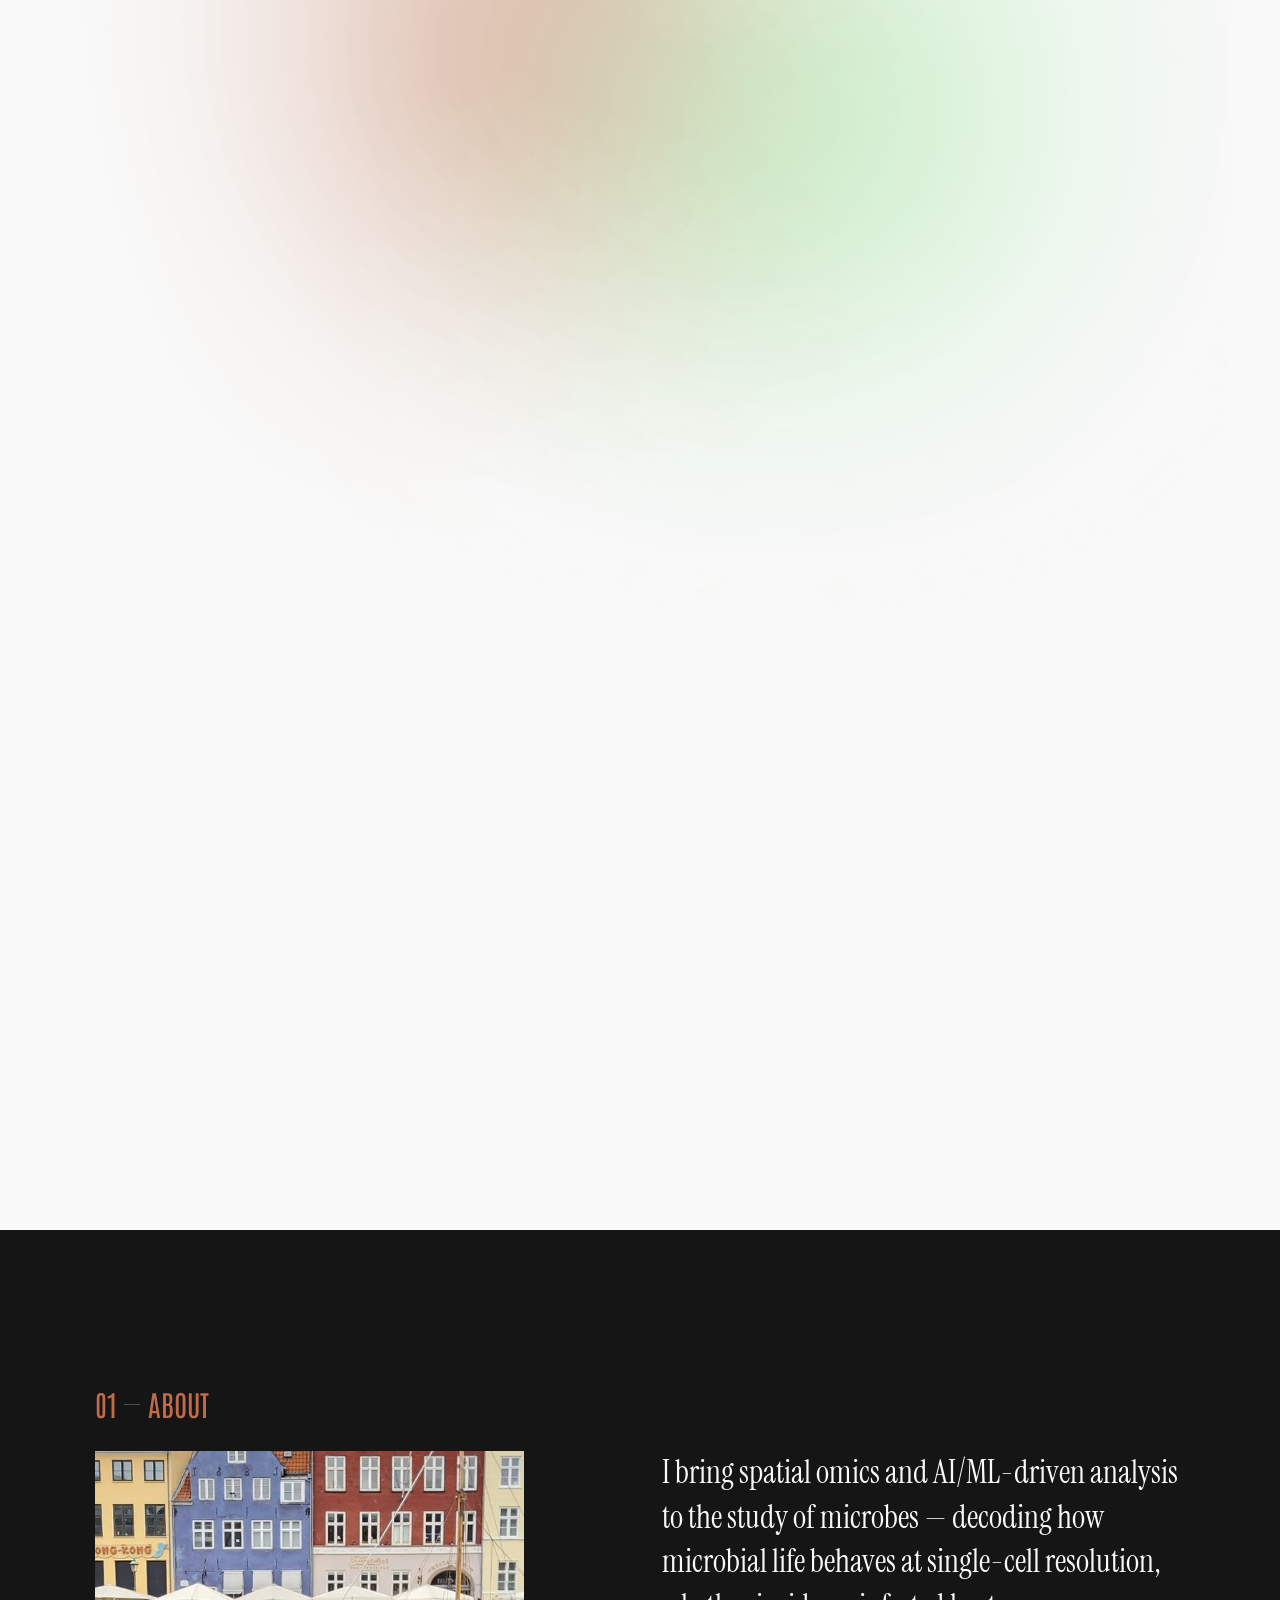
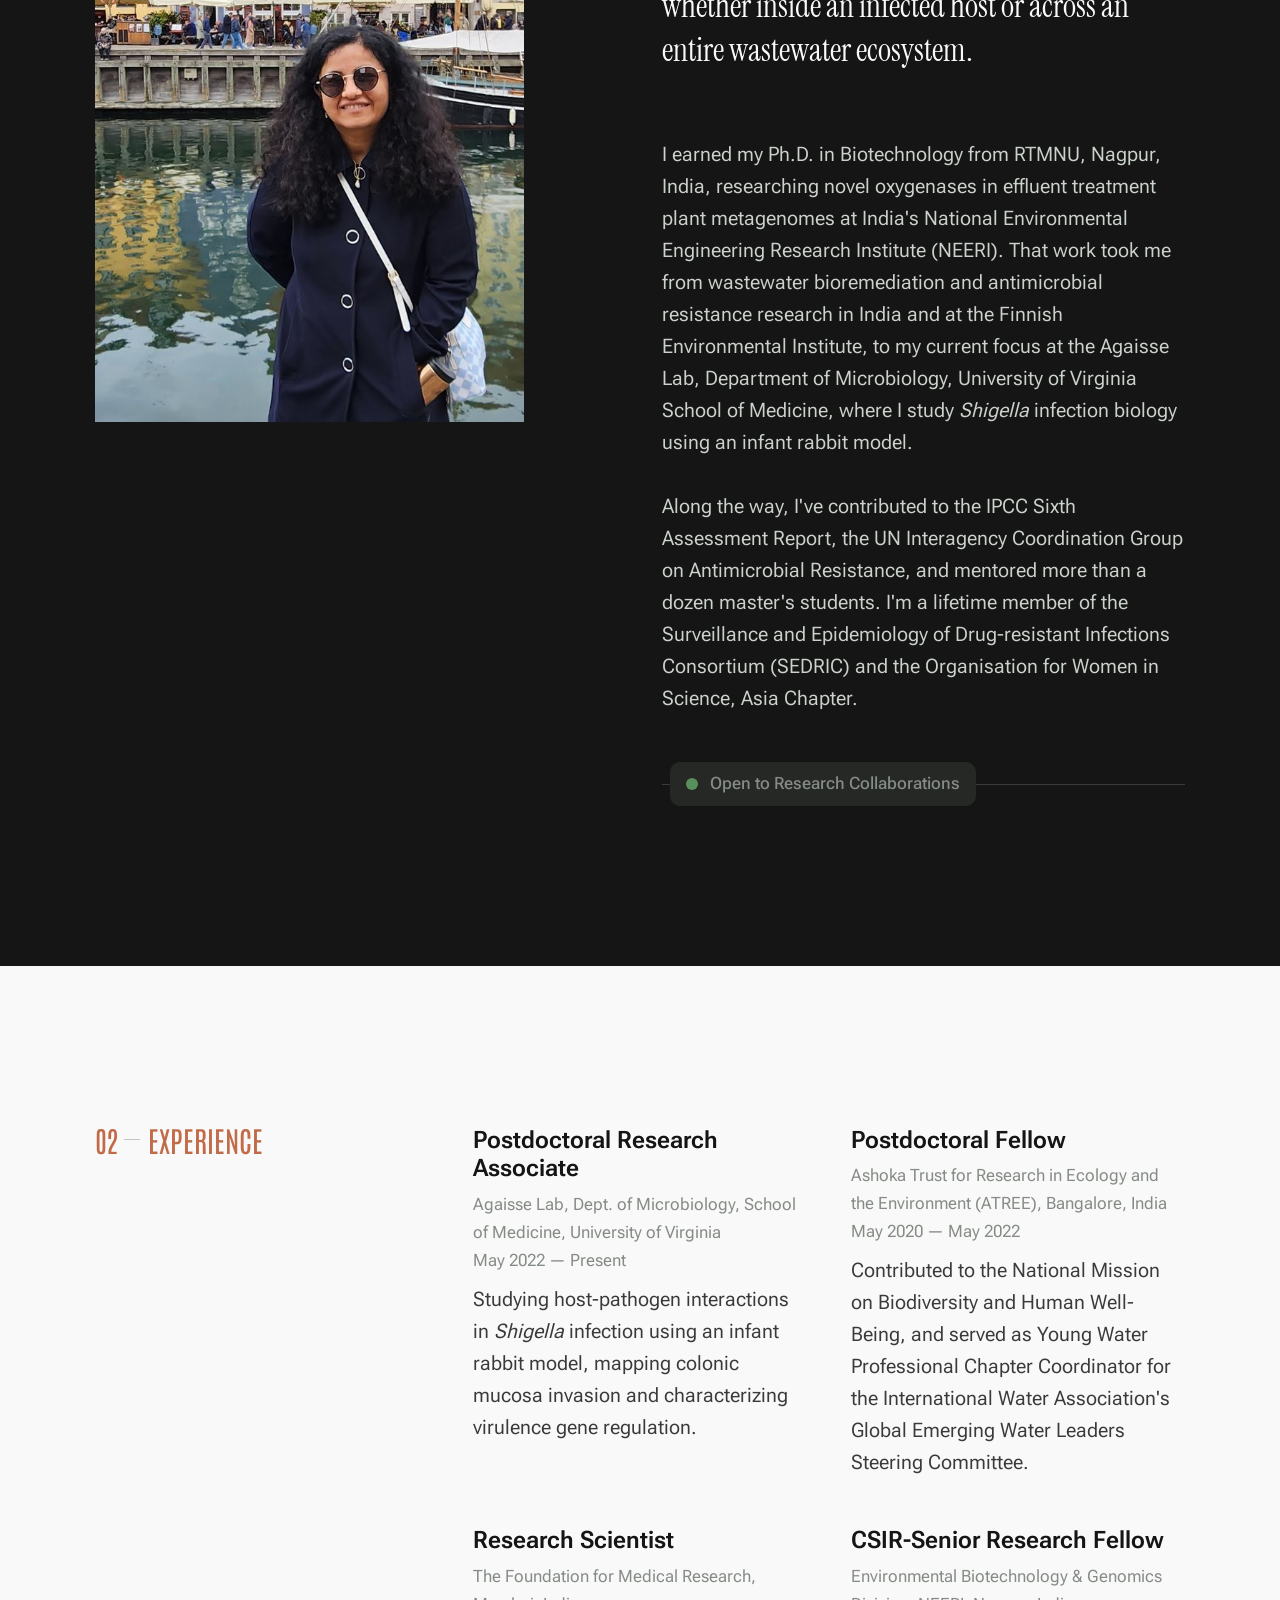
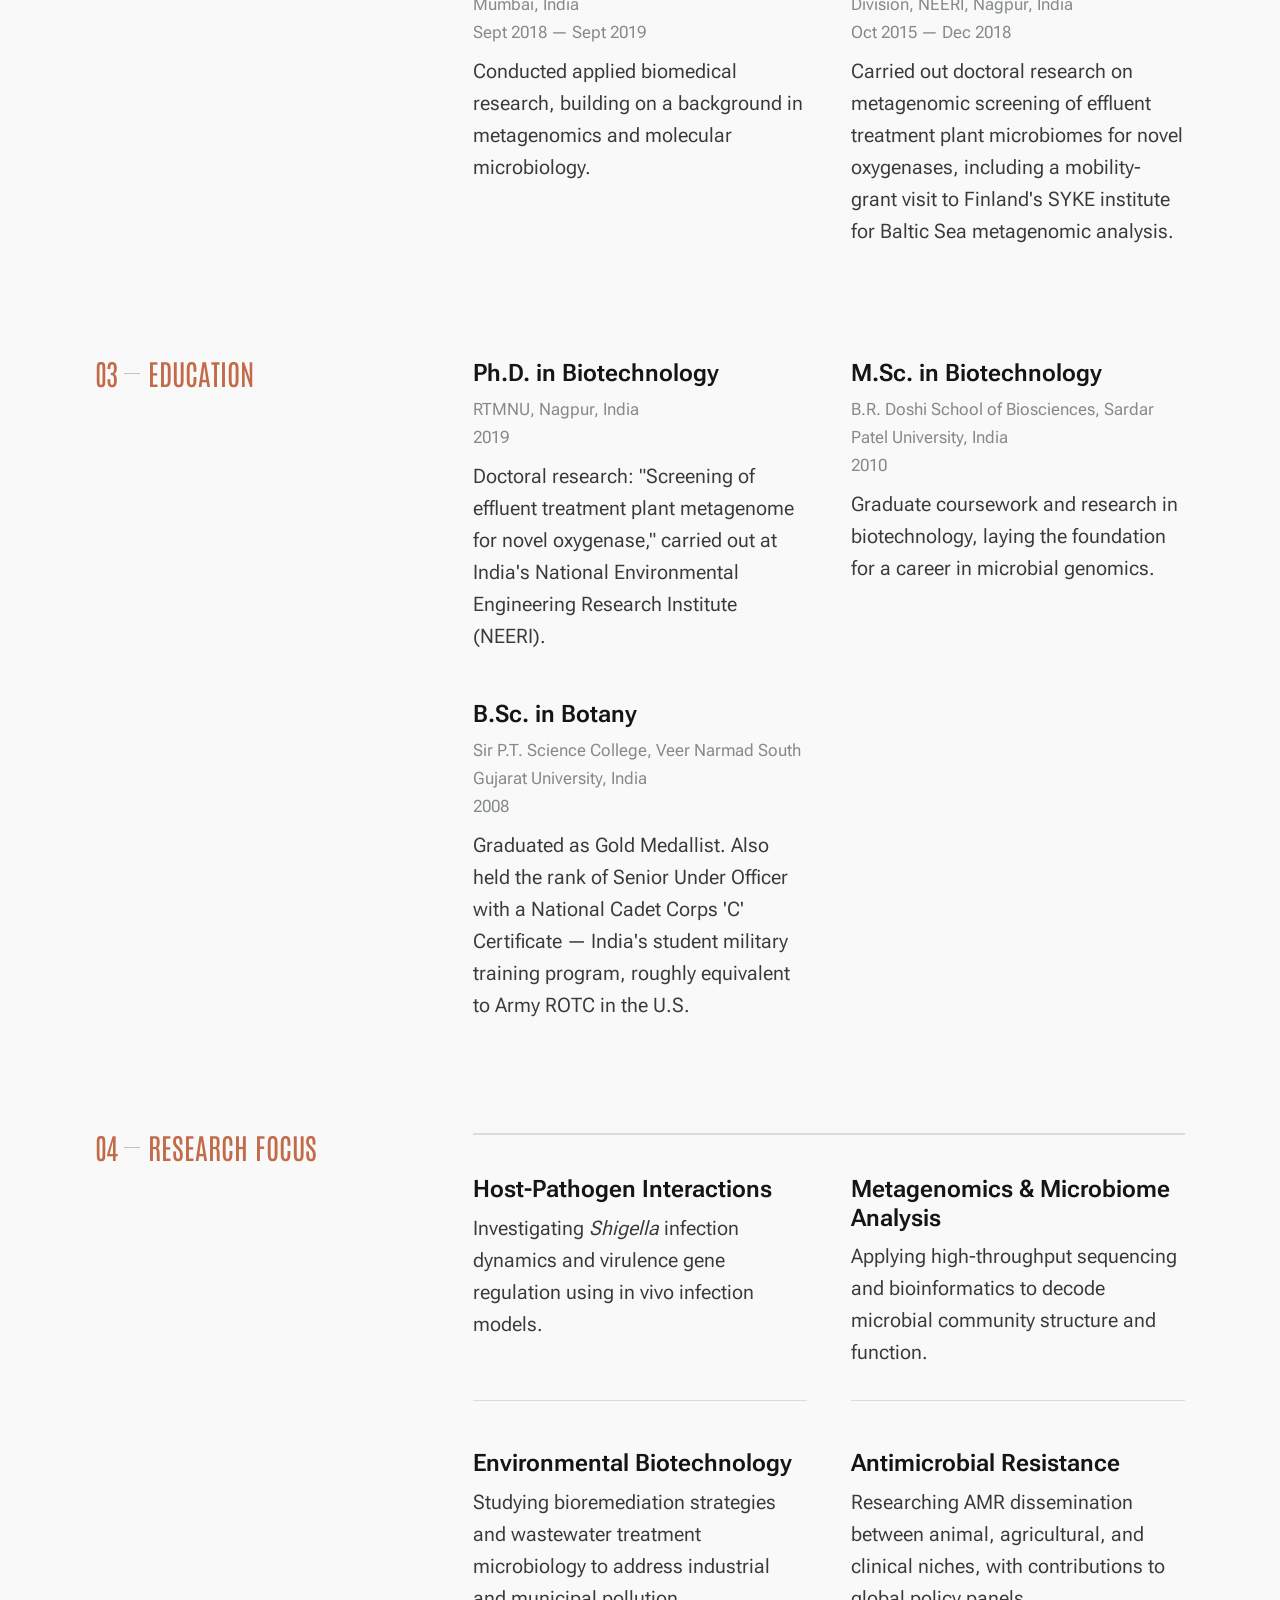
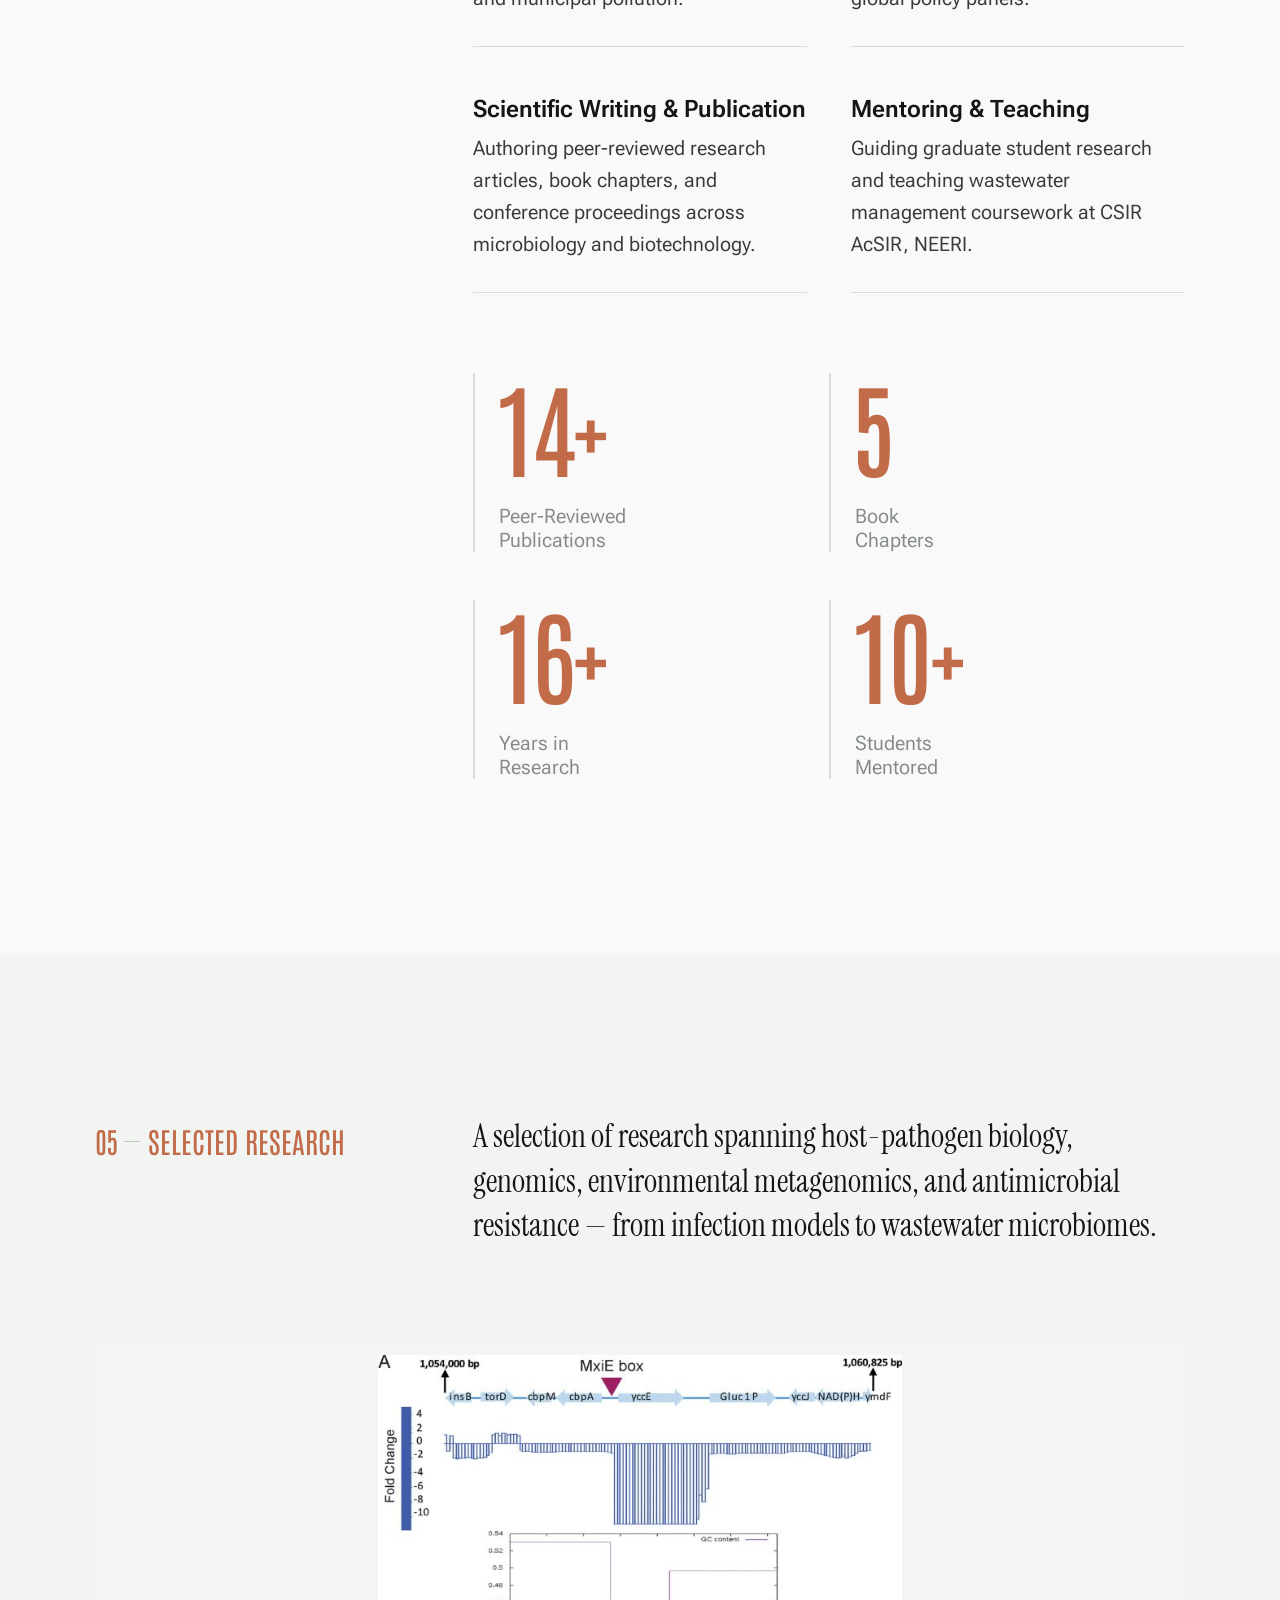
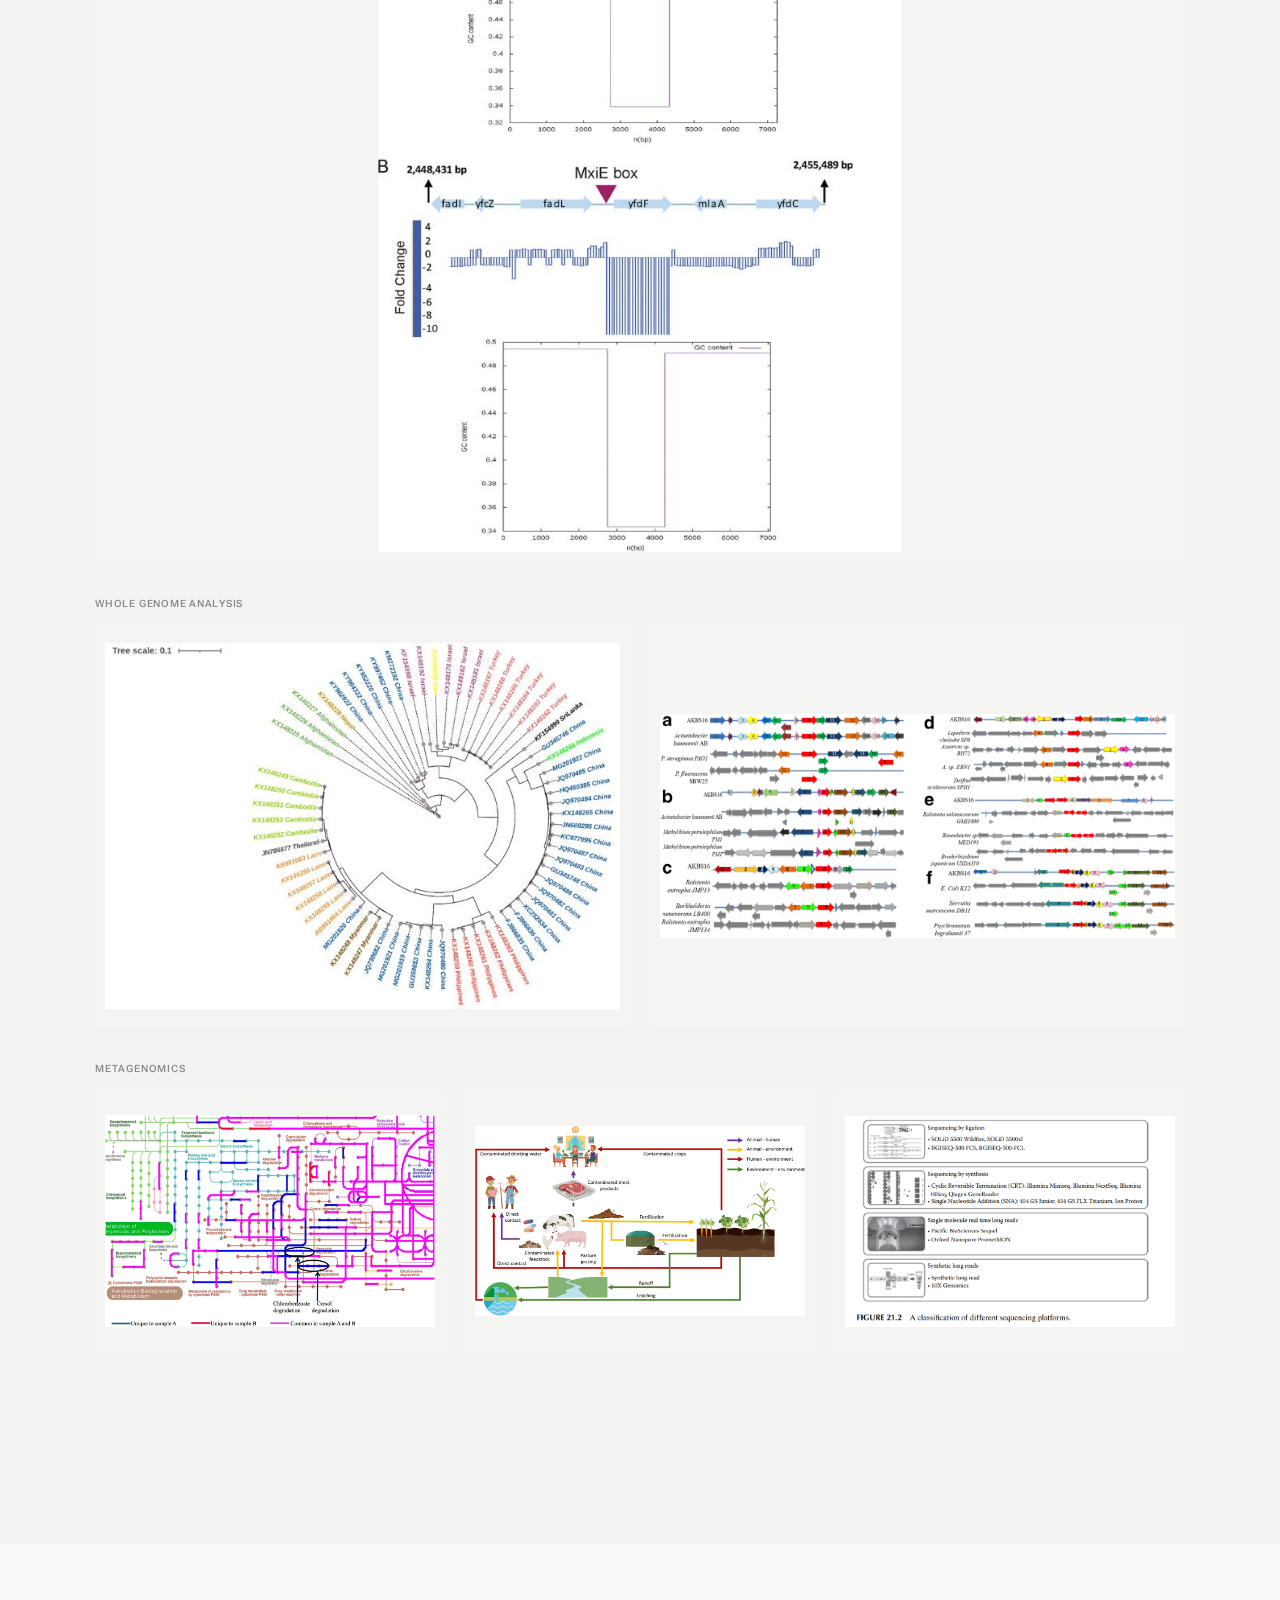
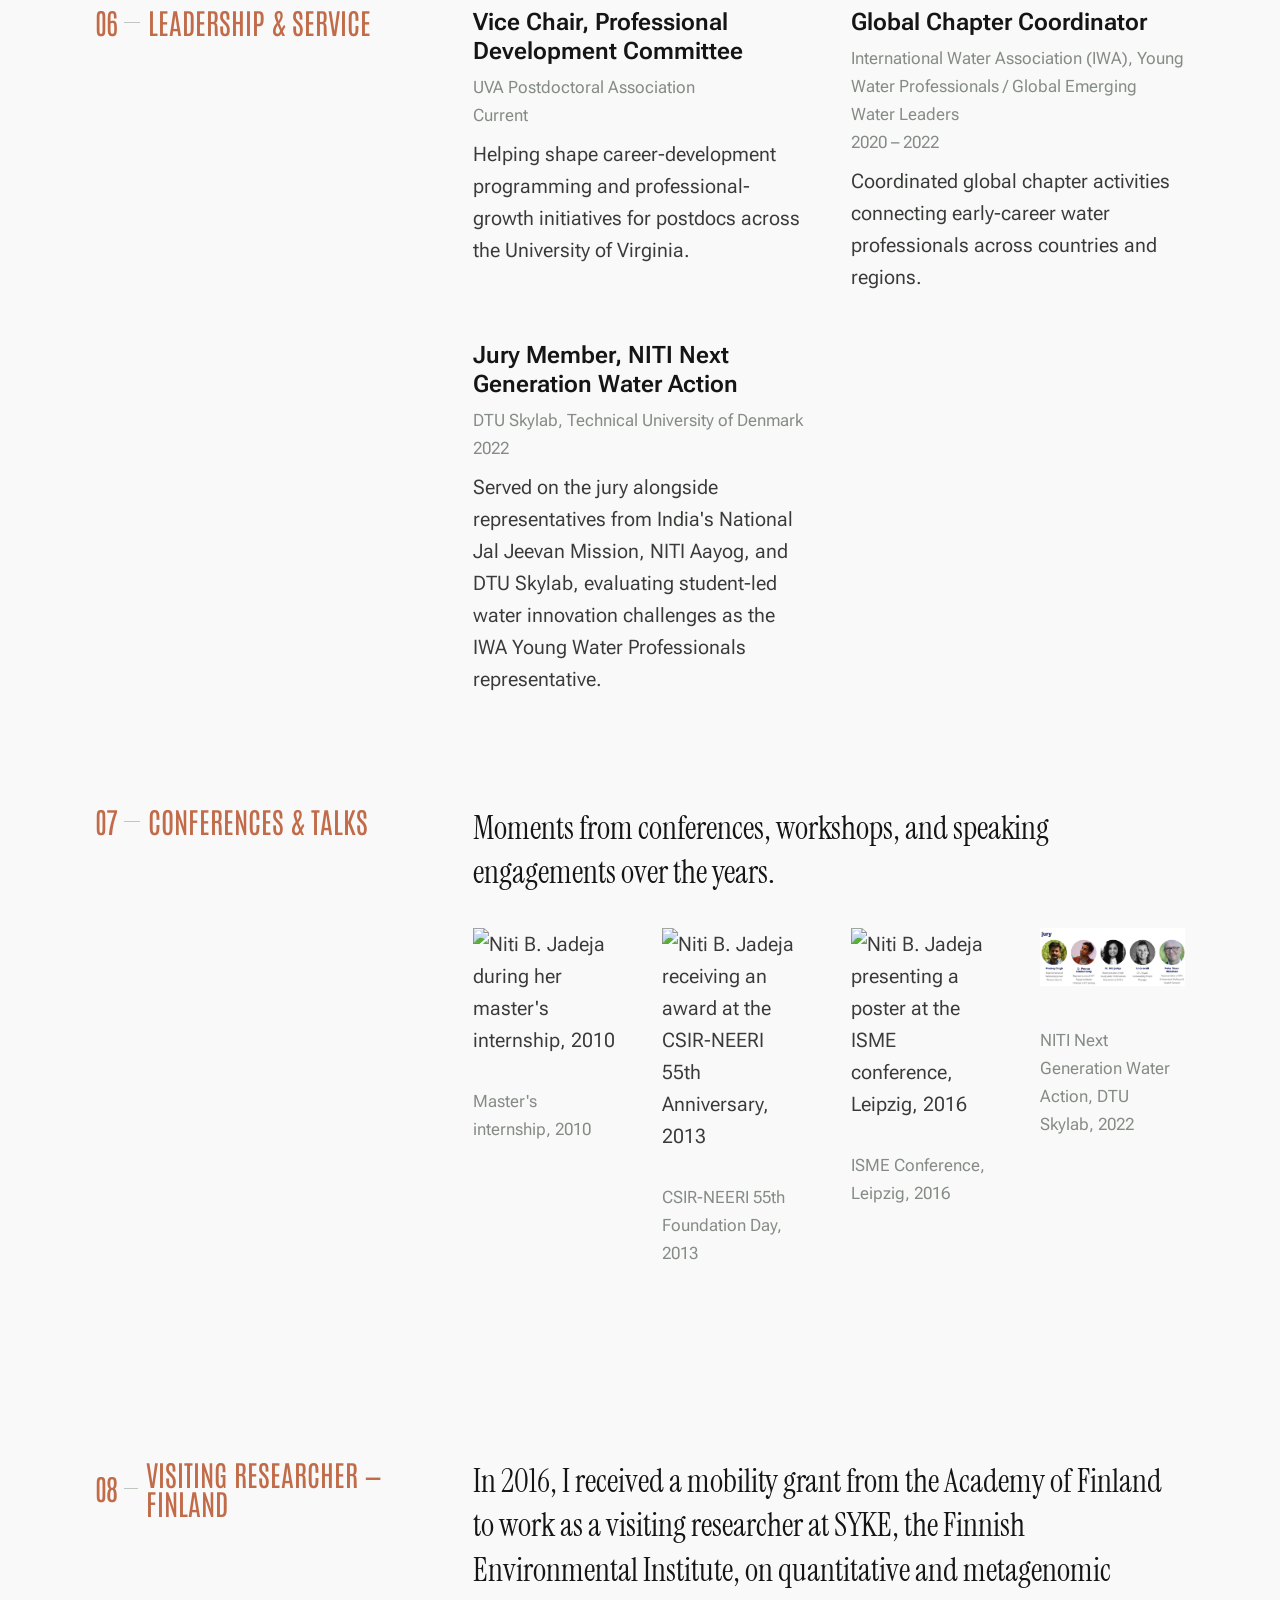
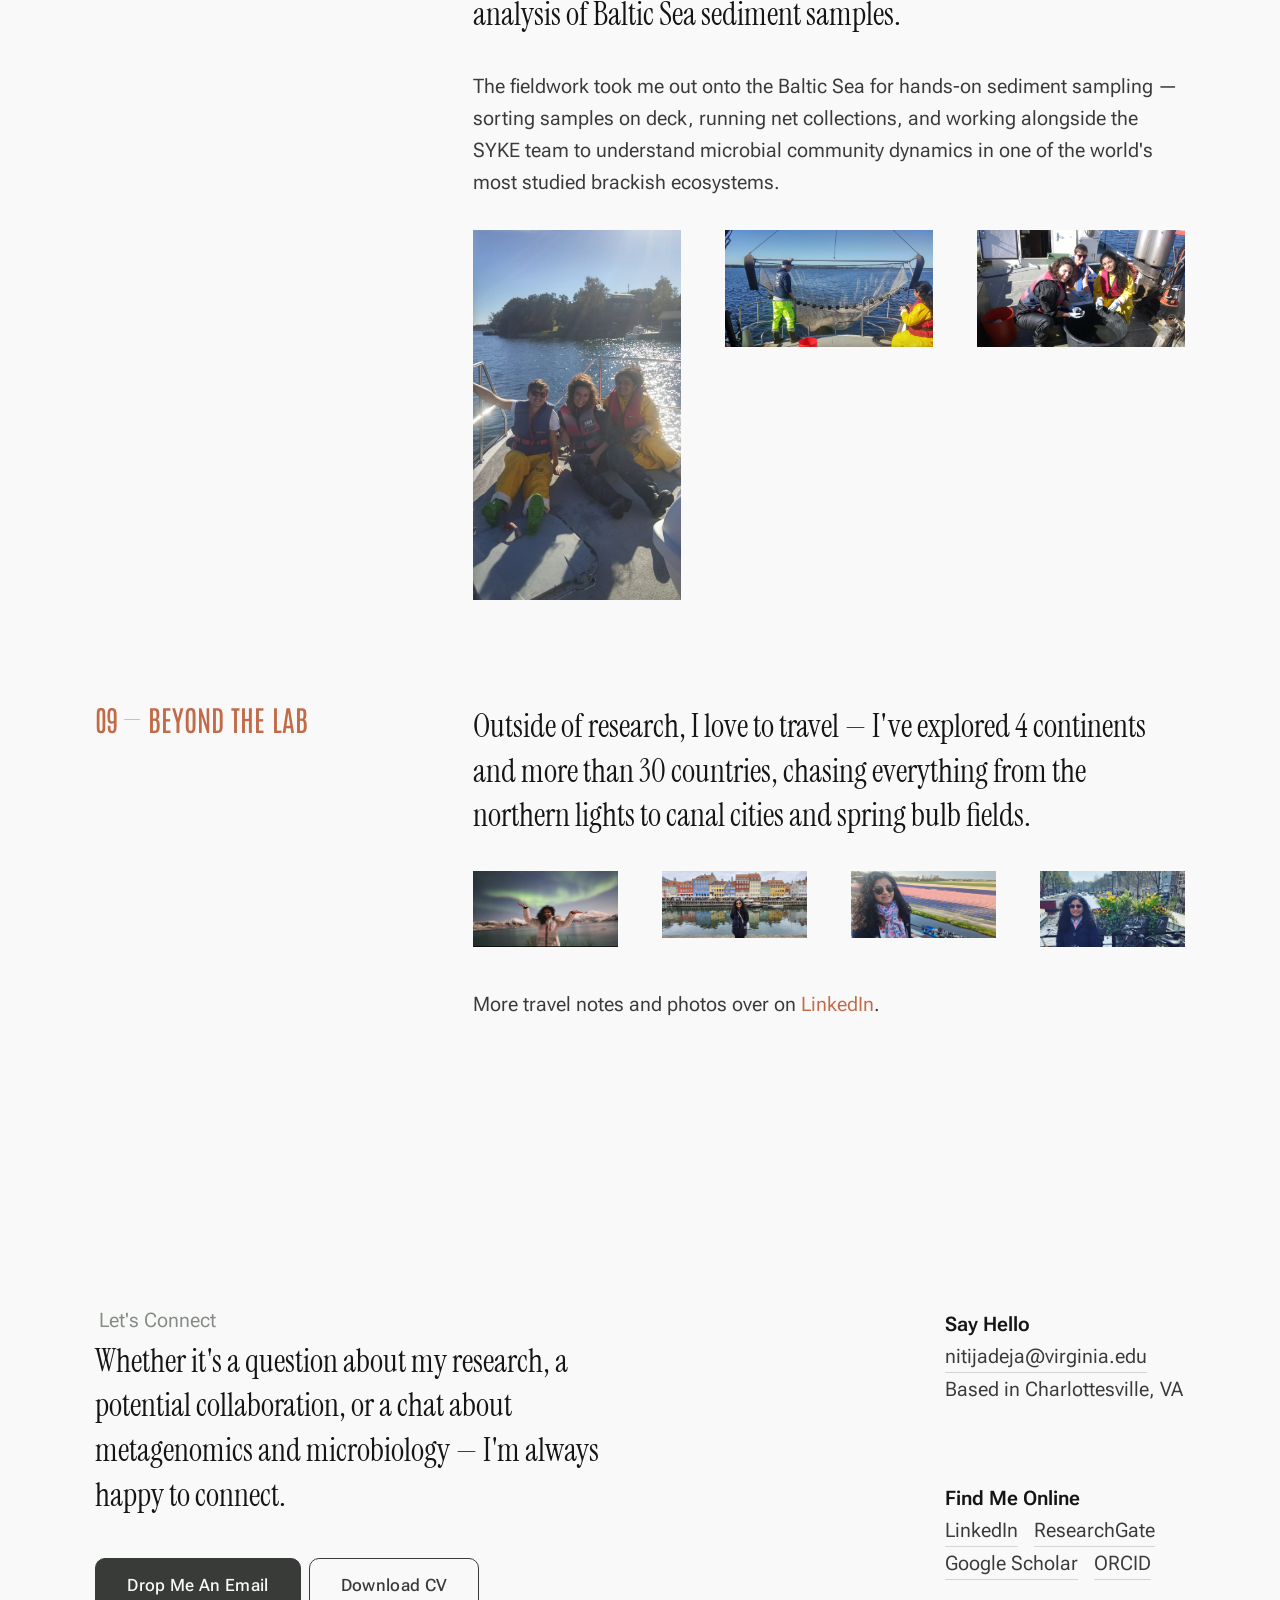
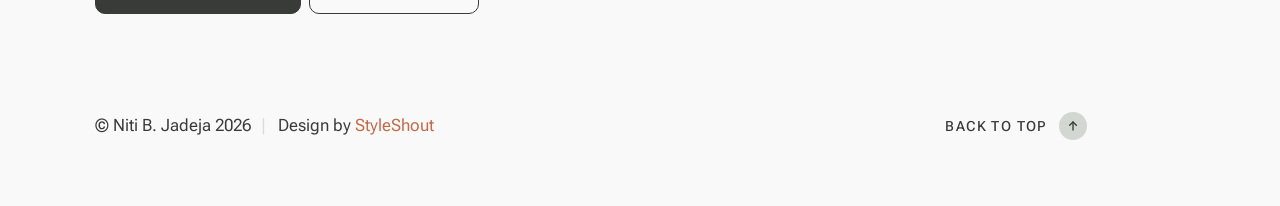
==== index.html @ da6dd299 "Add files via upload" ====
<!DOCTYPE html>
<html lang="en" class="no-js" >
<head>

    <!--- basic page needs
    ================================================== -->
    <meta charset="utf-8">
    <meta name="viewport" content="width=device-width, initial-scale=1">
    <title>Niti B. Jadeja, Ph.D.</title>

    <script>
        document.documentElement.classList.remove('no-js');
        document.documentElement.classList.add('js');
    </script>

    <!-- CSS
    ================================================== -->
    <link rel="stylesheet" href="css/vendor.css">
    <link rel="stylesheet" href="css/styles.css">

    <!-- favicons
    ================================================== -->
    <link rel="apple-touch-icon" sizes="180x180" href="apple-touch-icon.png">
    <link rel="icon" type="image/png" sizes="32x32" href="favicon-32x32.png">
    <link rel="icon" type="image/png" sizes="16x16" href="favicon-16x16.png">
    <link rel="manifest" href="site.webmanifest">

</head>

<body id="top">
    
    <!-- preloader
    ================================================== -->
    <div id="preloader">
        <div id="loader" class="dots-fade">
            <div></div>
            <div></div>
            <div></div>
        </div>
    </div>

    <!-- page wrap
    ================================================== -->
    <div id="page" class="s-pagewrap is-home">


        <!-- # site header 
        ================================================== -->
        <header class="s-header">

            <div class="container s-header__content">
                
                <div class="s-header__block">
                    <div class="header-brand">
                        <a class="header-brand__link" href="index.html">
                            <img class="header-brand__avatar" src="images/header-avatar.jpg" alt="">
                            <span class="header-brand__text">Niti B. Jadeja</span>
                        </a>
                    </div>
                    <a class="header-menu-toggle" href="#0"><span>Menu</span></a>
                </div> <!-- end s-header__block -->
            
                <nav class="header-nav">    
                    <ul class="header-nav__links">
                        <li class="current"><a class="smoothscroll" href="#intro">Intro</a></li>
                        <li><a class="smoothscroll" href="#profile">Profile</a></li>
                        <li><a class="smoothscroll" href="#works">Research</a></li>
                        <li><a class="smoothscroll" href="#leadership">Leadership</a></li>
                        <li><a class="smoothscroll" href="#talks">Talks</a></li>
                        <li><a href="mailto:nitijadeja@virginia.edu">Say Hello</a></li>
                    </ul> <!-- end header-nav__links -->                
                </nav> <!-- end header-nav -->         
            
            </div> <!-- end s-header__content -->

        </header> <!-- end s-header -->


        <!-- # intro
        ================================================== -->
        <section id="intro" class="s-intro target-section">

            <div class="container s-intro__inner">

                <div class="row intro-content-wrap">  
                    <div class="column xl-11 intro-content">
                        <div class="intro-content__overline">Microbiologist &amp; Biotechnologist</div>
                        <h1 class="intro-content__big-type">
                            <span class="intro-content__text">Niti B. Jadeja</span>
                        </h1>
                        <p class="intro-content__desc lead">
                            Hello, I'm Dr. Niti B. Jadeja — a Postdoctoral Research Associate at the University of Virginia,
                            studying host-pathogen interactions in bacterial infections. With over 15 years of research
                            experience spanning metagenomics, environmental biotechnology, and infectious disease biology,
                            I've worked across labs in India, Finland, and the United States.
                        </p>
                    </div> <!-- end intro-main -->               
                </div> <!-- end intro-main-wrap -->

            </div> <!-- end s-intro__inner -->   
            
            <a class="intro-scroll smoothscroll" href="#profile">
                <div class="intro-scroll__text">Scroll</div>
                <div class="intro-scroll__line"></div>
            </a> <!-- end intro-scroll -->

        </section> <!-- end s-intro -->

        <!-- # profile
        ================================================== -->
        <section id="profile" class="s-profile target-section">

            <div id="profile-about" class="s-about">

                <div class="s-about__inner container">

                    <div class="grid-block">

                        <div class="grid-block__item s-about__header">
                            <h2 data-num="01" class="section-title">About</h2>
                        </div> <!--end s-about__header -->

                        <div class="grid-block__item s-about__media">
                            <figure class="about-profile-pic">
                                <img src="images/profile-pic.jpg" srcset="images/profile-pic.jpg 1x, 
                                          images/profile-pic@2x.jpg 2x" alt="Niti B. Jadeja Profile Picture">
                            </figure>
                        </div> <!--end s-about__media -->

                        <div class="grid-block__item s-about__intro">
                            <p class="lead">
                            I bring spatial omics and AI/ML-driven analysis to the study of microbes — decoding how microbial life behaves at single-cell resolution, whether inside an infected host or across an entire wastewater ecosystem.
                            </p>
                        </div> <!--end s-about__intro -->

                        <div class="grid-block__item s-about__main">
                            <p>
                            I earned my Ph.D. in Biotechnology from RTMNU, Nagpur, India, researching novel oxygenases in effluent treatment plant metagenomes at India's National Environmental Engineering Research Institute (NEERI). That work took me from wastewater bioremediation and antimicrobial resistance research in India and at the Finnish Environmental Institute, to my current focus at the Agaisse Lab, Department of Microbiology, University of Virginia School of Medicine, where I study <em>Shigella</em> infection biology using an infant rabbit model.
                            </p>
                    
                            <p>
                            Along the way, I've contributed to the IPCC Sixth Assessment Report, the UN Interagency Coordination Group on Antimicrobial Resistance, and mentored more than a dozen master's students. I'm a lifetime member of the Surveillance and Epidemiology of Drug-resistant Infections Consortium (SEDRIC) and the Organisation for Women in Science, Asia Chapter.
                            </p>

                            <div class="available-block-wrap">
                                <div class="available-block pulse">
                                    <div class="dot"></div>
                                    <span class="available-text">Open to Research Collaborations</span>
                                </div> 
                            </div> <!--end available-block-wrap -->                            
                        </div> <!--end s-about__main -->

                    </div> <!--end grid-block -->

                </div> <!-- end s-about__inner -->

            </div> <!--end s-about -->   

            <div id="profile-experience" class="s-profile-block s-profile-block--start work-experience container">

                <div class="row s-profile-block__content">

                    <div class="column xl-4 md-12 s-profile-block__content-start">
                       <h2 data-num="02" class="section-title">Experience</h2> 
                    </div> <!-- end s-profile-block__content-start -->

                    <div class="column xl-8 md-12 s-profile-block__content-end">
                        <div class="grid-cols info-list">
                            <div class="grid-cols__column info-card info-card--work">
                                <div class="info-card__header">
                                    <h5 class="info-card__title">Postdoctoral Research Associate</h5>
                                    <p class="info-card__entity">Agaisse Lab, Dept. of Microbiology, School of Medicine, University of Virginia</p>
                                    <p class="info-card__date">May 2022 — Present</p>
                                </div>
                                <p class="info-card__desc">
                                Studying host-pathogen interactions in <em>Shigella</em> infection using an infant rabbit model, mapping colonic mucosa invasion and characterizing virulence gene regulation.
                                </p>
                            </div>
                            <div class="grid-cols__column info-card info-card--work">
                                <div class="info-card__header">
                                    <h5 class="info-card__title">Postdoctoral Fellow</h5>
                                    <p class="info-card__entity">Ashoka Trust for Research in Ecology and the Environment (ATREE), Bangalore, India</p>
                                    <p class="info-card__date">May 2020 — May 2022</p>
                                </div>
                                <p class="info-card__desc">
                                Contributed to the National Mission on Biodiversity and Human Well-Being, and served as Young Water Professional Chapter Coordinator for the International Water Association's Global Emerging Water Leaders Steering Committee.
                                </p>
                            </div>
                            <div class="grid-cols__column info-card info-card--work">
                                <div class="info-card__header">
                                    <h5 class="info-card__title">Research Scientist</h5>
                                    <p class="info-card__entity">The Foundation for Medical Research, Mumbai, India</p>
                                    <p class="info-card__date">Sept 2018 — Sept 2019</p>
                                </div>
                                <p class="info-card__desc">
                                Conducted applied biomedical research, building on a background in metagenomics and molecular microbiology.
                                </p>
                            </div>
                            <div class="grid-cols__column info-card info-card--work">
                                <div class="info-card__header">
                                    <h5 class="info-card__title">CSIR-Senior Research Fellow</h5>
                                    <p class="info-card__entity">Environmental Biotechnology &amp; Genomics Division, NEERI, Nagpur, India</p>
                                    <p class="info-card__date">Oct 2015 — Dec 2018</p>
                                </div>
                                <p class="info-card__desc">
                                Carried out doctoral research on metagenomic screening of effluent treatment plant microbiomes for novel oxygenases, including a mobility-grant visit to Finland's SYKE institute for Baltic Sea metagenomic analysis.
                                </p>
                            </div>  
                        </div>
                    </div>  <!-- end s-profile-block__content-end -->

                </div> <!-- end row -->

            </div> <!-- end work-experience -->


            <div id="profile-education" class="s-profile-block education container">

                <div class="row s-profile-block__content">

                    <div class="column xl-4 md-12 s-profile-block__content-start">
                       <h2 data-num="03" class="section-title">Education</h2> 
                    </div> <!-- end s-profile-block__content-start -->

                    <div class="column xl-8 md-12 s-profile__content-end">
                        <div class="grid-cols info-list">
                            <div class="grid-cols__column info-card info-card--education">
                                <div class="info-card__header">
                                    <h5 class="info-card__title">Ph.D. in Biotechnology</h5>
                                    <p class="info-card__entity">RTMNU, Nagpur, India</p>
                                    <p class="info-card__date">2019</p>
                                </div>
                                <p class="info-card__desc">
                                Doctoral research: "Screening of effluent treatment plant metagenome for novel oxygenase," carried out at India's National Environmental Engineering Research Institute (NEERI).
                                </p>
                            </div>
                            <div class="grid-cols__column info-card info-card--education">
                                <div class="info-card__header">
                                    <h5 class="info-card__title">M.Sc. in Biotechnology</h5>
                                    <p class="info-card__entity">B.R. Doshi School of Biosciences, Sardar Patel University, India</p>
                                    <p class="info-card__date">2010</p>
                                </div>
                                <p class="info-card__desc">
                                Graduate coursework and research in biotechnology, laying the foundation for a career in microbial genomics.
                                </p>
                            </div>
                            <div class="grid-cols__column info-card info-card--education">
                                <div class="info-card__header">
                                    <h5 class="info-card__title">B.Sc. in Botany</h5>
                                    <p class="info-card__entity">Sir P.T. Science College, Veer Narmad South Gujarat University, India</p>
                                    <p class="info-card__date">2008</p>
                                </div>
                                <p class="info-card__desc">
                                Graduated as Gold Medallist. Also held the rank of Senior Under Officer with a National Cadet Corps 'C' Certificate &mdash; India's student military training program, roughly equivalent to Army ROTC in the U.S.
                                </p>
                            </div>  
                        </div>
                    </div>  <!-- end s-profile-block__content-end -->

                </div> <!-- end row -->

            </div> <!-- end education -->


            <div id="profile-services" class="s-profile-block services container">

                <div class="row s-profile-block__content">

                    <div class="column xl-4 md-12 s-profile-block__content-start">
                       <h2 data-num="04" class="section-title">Research Focus</h2> 
                    </div> <!-- end s-profile-block__content-start -->

                    <div class="column xl-8 md-12 s-profile-block__content-end">
                        <div class="grid-cols info-list info-list--services">

                            <div class="grid-cols__column info-card info-card--services">
                                <div class="info-card__header">
                                    <h5 class="info-card__title">Host-Pathogen Interactions</h5>
                                </div>
                                <p class="info-card__desc">
                                Investigating <em>Shigella</em> infection dynamics and virulence gene regulation using in vivo infection models.
                                </p>
                            </div>                        
                            <div class="grid-cols__column info-card info-card--services">
                                <div class="info-card__header">
                                    <h5 class="info-card__title">Metagenomics & Microbiome Analysis</h5>
                                </div>
                                <p class="info-card__desc">
                                Applying high-throughput sequencing and bioinformatics to decode microbial community structure and function.
                                </p>
                            </div>                        
                            <div class="grid-cols__column info-card info-card--services">
                                <div class="info-card__header">
                                    <h5 class="info-card__title">Environmental Biotechnology</h5>
                                </div>
                                <p class="info-card__desc">
                                Studying bioremediation strategies and wastewater treatment microbiology to address industrial and municipal pollution.
                                </p>
                            </div>                        
                            <div class="grid-cols__column info-card info-card--services">
                                <div class="info-card__header">
                                    <h5 class="info-card__title">Antimicrobial Resistance</h5>
                                </div>
                                <p class="info-card__desc">
                                Researching AMR dissemination between animal, agricultural, and clinical niches, with contributions to global policy panels.
                                </p>
                            </div>                         
                            <div class="grid-cols__column info-card info-card--services">
                                <div class="info-card__header">
                                    <h5 class="info-card__title">Scientific Writing & Publication</h5>
                                </div>
                                <p class="info-card__desc">
                                Authoring peer-reviewed research articles, book chapters, and conference proceedings across microbiology and biotechnology.
                                </p>
                            </div>                         
                            <div class="grid-cols__column info-card info-card--services">
                                <div class="info-card__header">
                                    <h5 class="info-card__title">Mentoring & Teaching</h5>
                                </div>
                                <p class="info-card__desc">
                                Guiding graduate student research and teaching wastewater management coursework at CSIR AcSIR, NEERI.
                                </p>
                            </div>                         
                             
                        </div>
                    </div>  <!-- end s-profile__content-end -->

                </div> <!-- end row -->

            </div> <!-- end services -->

             <div id="profile-stats" class="s-profile-block s-profile-block--end stats container">
                
                <div class="row">
                    <div class="column xl-4 md-12">                        
                    </div>
                    <div class="column xl-8 md-12 stats-group">
                        <div class="stat-item">
                            <div class="stat-item__value">14+</div>
                            <div class="stat-item__label">Peer-Reviewed<br> Publications</div>
                        </div>
                        <div class="stat-item">
                            <div class="stat-item__value">5</div>
                            <div class="stat-item__label">Book<br> Chapters</div>
                        </div>
                        <div class="stat-item">
                            <div class="stat-item__value">16+</div>
                            <div class="stat-item__label">Years in<br> Research</div>
                        </div>
                        <div class="stat-item">
                            <div class="stat-item__value">10+</div>
                            <div class="stat-item__label">Students<br> Mentored</div>
                        </div>                        
                    </div> <!-- end stats-group -->
                </div>
                
            </div> <!-- end stats -->
        
        </section> <!-- end s-profile -->


        <!-- # works
        ================================================== -->
        <section id="works" class="s-works target-section">

            <div class="container">               
                <div class="row s-works__header">
                    <div class="column xl-4 md-12 s-works__header-start">
                        <h2 data-num="05" class="section-title">Selected Research</h2>
                    </div>
                    <div class="column xl-8 md-12 s-works__header-end">
                        <p class="lead">
                        A selection of research spanning host-pathogen biology, genomics, environmental metagenomics, and antimicrobial resistance — from infection models to wastewater microbiomes.
                        </p>
                    </div>
                </div><!-- end s-works__header -->        
            </div> <!-- end container -->

            <div class="container portfolio-group-wrap">

                <div class="grid-block portfolio-group portfolio-group--simple">
                    <div class="portfolio-item" data-title="Shigellosis in the Infant Rabbit Model" data-images="images/folio/research/shigella-rnaseq.jpg, images/embo-talk.jpg, images/embo-lab-slide.jpg" data-client="Agaisse Lab, UVA School of Medicine" data-date="Manuscript in prep. &middot; Presented at the EMBO Workshop: Shigella &ndash; From Biology to Prevention, Institut Pasteur, Paris, April 2026" data-link="https://www.researchgate.net/profile/Niti_Jadeja">   
                        <a href="#0" class="portfolio-item__link" aria-label="View Project details">
                            <img src="images/folio/research/shigella-rnaseq.jpg" alt="Shigellosis research Thumbnail " class="portfolio-item__thumbnail">
                            <span class="portfolio-item__title">Shigellosis in the Infant Rabbit Model</span>
                        </a> <!-- portfolio-item__link -->  

                        <div class="portfolio-item__details">
                            <div class="portfolio-item__description">
                                <p>
                                Spatial and temporal mapping of colonic mucosa invasion in the infant rabbit model of shigellosis, combining RNA-seq and spatial transcriptomics to characterize how <em>Shigella flexneri</em> invades and spreads through host tissue during infection. Presented at the EMBO Workshop: <em>Shigella</em> &ndash; From Biology to Prevention, Institut Pasteur, Paris, April 2026.
                                </p>
                            </div>
                            <ul class="portfolio-item__services">
                                <li>Infection Biology</li>
                                <li>Spatial Transcriptomics</li>
                                <li>Host-Pathogen Interaction</li>
                            </ul>
                        </div> <!-- portfolio-item__details -->                                 
                    </div>   
                </div> <!-- end portfolio-group -->

                <h3 class="portfolio-group-label">Whole Genome Analysis</h3>

                <div class="grid-block portfolio-group portfolio-group--simple">
                    <div class="portfolio-item" data-title="Genomics of Indian Rabies Virus Isolates" data-images="images/folio/research/rabies-phylo.jpg" data-client="Microbiology Resource Announcements" data-date="Kumar et al., 2022" data-link="https://scholar.google.co.in/citations?user=OOuxVm4AAAAJ&hl=en&oi=ao">  
                        <a href="#0" class="portfolio-item__link" aria-label="View Project details">
                            <img src="images/folio/research/rabies-phylo.jpg" alt="Rabies virus genomics Thumbnail " class="portfolio-item__thumbnail">
                            <span class="portfolio-item__title">Genomics of Indian Rabies Virus Isolates</span>
                        </a>  <!-- portfolio-item__link -->  

                        <div class="portfolio-item__details">
                            <div class="portfolio-item__description">
                                <p>
                                Genome sequencing of five Indian canine rabies virus isolates using Oxford Nanopore Technologies, with phylogenetic analysis of canine RABV whole-genome sequences from Asian and Middle Eastern countries, contributing to viral surveillance and One Health research in India.
                                </p>
                            </div>
                            <ul class="portfolio-item__services">
                                <li>Whole Genome Analysis</li>
                                <li>Phylogenetics</li>
                            </ul>
                        </div> <!-- portfolio-item__details -->    
                    </div>

                    <div class="portfolio-item" data-title="Genome Sequencing of Biosurfactant-Producing Strains" data-images="images/folio/research/akbs16-genes.png" data-client="Applied Biochemistry and Biotechnology" data-date="Jadeja, Moharir &amp; Kapley, 2019" data-link="https://link.springer.com/article/10.1007/s12010-018-2828-x">  
                        <a href="#0" class="portfolio-item__link" aria-label="View Project details">
                            <img src="images/folio/research/akbs16-genes.png" alt="Acinetobacter AKBS16 genome analysis Thumbnail " class="portfolio-item__thumbnail">
                            <span class="portfolio-item__title">Genome Sequencing of Biosurfactant-Producing Strains</span>
                        </a>  <!-- portfolio-item__link -->  

                        <div class="portfolio-item__details">
                            <div class="portfolio-item__description">
                                <p>
                                Genome sequencing and analysis of Bacillus sp. AKBS9 and Acinetobacter sp. AKBS16, mapping the genetic organization of aromatic compound-cleaving oxygenases relevant to biosurfactant production and bioremediation potential.
                                </p>
                            </div>
                            <ul class="portfolio-item__services">
                                <li>Whole Genome Analysis</li>
                                <li>Biosurfactant Production</li>
                            </ul>
                        </div> <!-- portfolio-item__details -->    
                    </div>
                </div> <!-- end portfolio-group -->

                <h3 class="portfolio-group-label">Metagenomics</h3>

                <div class="grid-block portfolio-group portfolio-group--simple">
                    <div class="portfolio-item" data-title="Decoding Microbial Intelligence in Wastewater" data-images="images/folio/research/kegg-wastewater.png" data-client="NEERI, Nagpur" data-date="2019 · Functional &amp; Integrative Genomics" data-link="https://link.springer.com/article/10.1007/s10142-019-00681-4/figures/3">  
                        <a href="#0" class="portfolio-item__link" aria-label="View Project details">
                            <img src="images/folio/research/kegg-wastewater.png" alt="Wastewater metagenomics Thumbnail " class="portfolio-item__thumbnail">
                            <span class="portfolio-item__title">Decoding Microbial Intelligence in Wastewater</span>
                        </a>  <!-- portfolio-item__link -->  

                        <div class="portfolio-item__details">
                            <div class="portfolio-item__description">
                                <p>
                                A metagenomic study decoding how microbial communities in activated sludge adapt and function, mapping metabolic pathways onto the KEGG global metabolism atlas, with implications for designing more efficient industrial wastewater treatment systems.
                                </p>
                            </div>
                            <ul class="portfolio-item__services">
                                <li>Metagenomics</li>
                                <li>Bioremediation</li>
                            </ul>
                        </div> <!-- portfolio-item__details -->  
                    </div>

                    <div class="portfolio-item" data-title="Gut to Mud: AMR Across Niches" data-images="images/folio/research/amr-onehealth.jpg" data-client="Environmental Microbiology" data-date="Jadeja &amp; Worrich, 2022" data-link="https://enviromicro-journals.onlinelibrary.wiley.com/doi/10.1111/1462-2920.15927">  
                        <a href="#0" class="portfolio-item__link" aria-label="View Project details">
                            <img src="images/folio/research/amr-onehealth.jpg" alt="Antimicrobial resistance research Thumbnail " class="portfolio-item__thumbnail">
                            <span class="portfolio-item__title">Gut to Mud: AMR Across Niches</span>
                        </a> <!-- portfolio-item__link -->  

                        <div class="portfolio-item__details">
                            <div class="portfolio-item__description">
                                <p>
                                A review of how antimicrobial resistance disseminates between animal, agricultural, and environmental niches across the One Health interface, informing international AMR policy discussions including the UN IACG.
                                </p>
                            </div>
                            <ul class="portfolio-item__services">
                                <li>Antimicrobial Resistance</li>
                                <li>Metagenomics</li>
                            </ul>
                        </div> <!-- portfolio-item__details -->   
                    </div>
                
                    <div class="portfolio-item" data-title="Knowledge-Based Bioremediation Strategies" data-images="images/folio/research/seq-platforms.png" data-client="Recent Advances in Environmental Management" data-date="Jadeja, Yadav &amp; Kapley, 2021" data-link="https://scholar.google.co.in/citations?user=OOuxVm4AAAAJ&hl=en&oi=ao">  
                        <a href="#0" class="portfolio-item__link" aria-label="View Project details">
                            <img src="images/folio/research/seq-platforms.png" alt="Bioremediation strategy Thumbnail " class="portfolio-item__thumbnail">
                            <span class="portfolio-item__title">Knowledge-Based Bioremediation Strategies</span>
                        </a>  <!-- portfolio-item__link -->  

                        <div class="portfolio-item__details">
                            <div class="portfolio-item__description">
                                <p>
                                A book chapter reviewing sequencing platforms and metagenomic approaches used to design targeted, knowledge-based bioremediation strategies for contaminated environments.
                                </p>
                            </div>
                            <ul class="portfolio-item__services">
                                <li>Bioremediation</li>
                                <li>Metagenomics</li>
                            </ul>
                        </div> <!-- portfolio-item__details -->    
                    </div>                 
                </div> <!-- end portfolio-group -->
            </div> <!-- end portfolio-group-wrap -->             
            
        </section> <!--end s-works -->    

        <!-- # Leadership & Service
        ================================================== -->
        <section id="leadership" class="s-profile-block container">
            <div class="row s-profile-block__content">
                <div class="column xl-4 md-12 s-profile-block__content-start">
                    <h2 data-num="06" class="section-title">Leadership &amp; Service</h2>
                </div>
                <div class="column xl-8 md-12 s-profile-block__content-end">
                    <div class="grid-cols info-list">
                        <div class="grid-cols__column info-card">
                            <div class="info-card__header">
                                <h5 class="info-card__title">Vice Chair, Professional Development Committee</h5>
                                <p class="info-card__entity">UVA Postdoctoral Association</p>
                                <p class="info-card__date">Current</p>
                            </div>
                            <p class="info-card__desc">
                            Helping shape career-development programming and professional-growth initiatives for postdocs across the University of Virginia.
                            </p>
                        </div>
                        <div class="grid-cols__column info-card">
                            <div class="info-card__header">
                                <h5 class="info-card__title">Global Chapter Coordinator</h5>
                                <p class="info-card__entity">International Water Association (IWA), Young Water Professionals / Global Emerging Water Leaders</p>
                                <p class="info-card__date">2020 &ndash; 2022</p>
                            </div>
                            <p class="info-card__desc">
                            Coordinated global chapter activities connecting early-career water professionals across countries and regions.
                            </p>
                        </div>
                        <div class="grid-cols__column info-card">
                            <div class="info-card__header">
                                <h5 class="info-card__title">Jury Member, NITI Next Generation Water Action</h5>
                                <p class="info-card__entity">DTU Skylab, Technical University of Denmark</p>
                                <p class="info-card__date">2022</p>
                            </div>
                            <p class="info-card__desc">
                            Served on the jury alongside representatives from India's National Jal Jeevan Mission, NITI Aayog, and DTU Skylab, evaluating student-led water innovation challenges as the IWA Young Water Professionals representative.
                            </p>
                        </div>
                    </div>
                </div>
            </div>
        </section>

        <!-- # Conferences & Talks
        ================================================== -->
        <section id="talks" class="s-profile-block s-profile-block--end container">
            <div class="row s-profile-block__content">
                <div class="column xl-4 md-12 s-profile-block__content-start">
                    <h2 data-num="07" class="section-title">Conferences &amp; Talks</h2>
                </div>
                <div class="column xl-8 md-12 s-profile-block__content-end">
                    <p class="lead">
                    Moments from conferences, workshops, and speaking engagements over the years.
                    </p>
                    <div class="row">
                        <div class="column xl-3 md-6">
                            <img src="images/talk-internship-2010.jpg" alt="Niti B. Jadeja during her master's internship, 2010" class="photo-grid-img">
                            <p class="info-card__date">Master's internship, 2010</p>
                        </div>
                        <div class="column xl-3 md-6">
                            <img src="images/talk-neeri-2013.jpg" alt="Niti B. Jadeja receiving an award at the CSIR-NEERI 55th Anniversary, 2013" class="photo-grid-img">
                            <p class="info-card__date">CSIR-NEERI 55th Foundation Day, 2013</p>
                        </div>
                        <div class="column xl-3 md-6">
                            <img src="images/talk-isme-2016.jpg" alt="Niti B. Jadeja presenting a poster at the ISME conference, Leipzig, 2016" class="photo-grid-img">
                            <p class="info-card__date">ISME Conference, Leipzig, 2016</p>
                        </div>
                        <div class="column xl-3 md-6">
                            <img src="images/leadership-jury.png" alt="Jury panel for NITI Next Generation Water Action, DTU Skylab, including Niti B. Jadeja" class="photo-grid-img">
                            <p class="info-card__date">NITI Next Generation Water Action, DTU Skylab, 2022</p>
                        </div>
                    </div>
                </div>
            </div>
        </section>

        <!-- # Finland visiting researcher
        ================================================== -->
        <section id="finland" class="s-profile-block container">
            <div class="row s-profile-block__content">
                <div class="column xl-4 md-12 s-profile-block__content-start">
                    <h2 data-num="08" class="section-title">Visiting Researcher &mdash; Finland</h2>
                </div>
                <div class="column xl-8 md-12 s-profile-block__content-end">
                    <p class="lead">
                    In 2016, I received a mobility grant from the Academy of Finland to work as a visiting researcher at SYKE, the Finnish Environmental Institute, on quantitative and metagenomic analysis of Baltic Sea sediment samples.
                    </p>
                    <p>
                    The fieldwork took me out onto the Baltic Sea for hands-on sediment sampling &mdash; sorting samples on deck, running net collections, and working alongside the SYKE team to understand microbial community dynamics in one of the world's most studied brackish ecosystems.
                    </p>
                    <div class="row">
                        <div class="column xl-4 md-6">
                            <img src="images/finland/baltic-1.jpg" alt="Baltic Sea sediment sampling team aboard the research vessel" class="photo-grid-img">
                        </div>
                        <div class="column xl-4 md-6">
                            <img src="images/finland/baltic-2.jpg" alt="Sorting Baltic Sea sediment samples on deck" class="photo-grid-img">
                        </div>
                        <div class="column xl-4 md-6">
                            <img src="images/finland/baltic-3.jpg" alt="Net sampling on the Baltic Sea" class="photo-grid-img">
                        </div>
                    </div>
                </div>
            </div>
        </section>

        <!-- # Travel
        ================================================== -->
        <section id="travel" class="s-profile-block s-profile-block--end container">
            <div class="row s-profile-block__content">
                <div class="column xl-4 md-12 s-profile-block__content-start">
                    <h2 data-num="09" class="section-title">Beyond the Lab</h2>
                </div>
                <div class="column xl-8 md-12 s-profile-block__content-end">
                    <p class="lead">
                    Outside of research, I love to travel &mdash; I've explored 4 continents and more than 30 countries, chasing everything from the northern lights to canal cities and spring bulb fields.
                    </p>
                    <div class="row">
                        <div class="column xl-3 md-6">
                            <img src="images/travel/aurora-norway.jpg" alt="Aurora borealis, Norway" class="photo-grid-img">
                        </div>
                        <div class="column xl-3 md-6">
                            <img src="images/travel/copenhagen.jpg" alt="Nyhavn canal, Copenhagen" class="photo-grid-img">
                        </div>
                        <div class="column xl-3 md-6">
                            <img src="images/travel/tulips-netherlands.jpg" alt="Tulip fields, Netherlands" class="photo-grid-img">
                        </div>
                        <div class="column xl-3 md-6">
                            <img src="images/travel/amsterdam.jpg" alt="Amsterdam canal" class="photo-grid-img">
                        </div>
                    </div>
                    <p>
                    More travel notes and photos over on <a href="https://www.linkedin.com/in/drnitijadeja" target="_blank">LinkedIn</a>.
                    </p>
                </div>
            </div>
        </section>

        <!-- # footer 
        ================================================== -->
        <footer id="footer" class="container s-footer">  

            <div class="row s-footer__top">

                <div class="column xl-6 md-12 s-footer__top-start">
                    <h5 class="footer-overline">Let's Connect</h5>
                    <p class="lead">
                        Whether it's a question about my research, a potential collaboration, or a chat about metagenomics and microbiology — I'm always happy to connect.
                    </p>
                    <div class="footer-buttons">
                        <a href="mailto:nitijadeja@virginia.edu" class="btn">Drop Me An Email</a>
                        <a href="docs/Niti_Jadeja_CV.pdf" class="btn btn--ghost">Download CV</a>
                    </div>
                </div> <!-- end s-footer__top-start -->

                <div class="grid-cols column xl-3 lg-4 md-12 s-footer__top-end">

                    <div class="footer-block grid-cols__column">
                        <h5 class="footer-title">Say Hello</h5>
                        <ul class="link-list">
                            <li><a href="mailto:nitijadeja@virginia.edu">nitijadeja@virginia.edu</a></li>
                            <li>Based in Charlottesville, VA</li>
                        </ul>
                    </div>
               
                    <div class="footer-block grid-cols__column">
                        <h5 class="footer-title">Find Me Online</h5>
                        <ul class="footer-social">
                            <li><a href="https://www.linkedin.com/in/drnitijadeja" target="_blank">LinkedIn</a></li>
                            <li><a href="https://www.researchgate.net/profile/Niti_Jadeja" target="_blank">ResearchGate</a></li>
                            <li><a href="https://scholar.google.co.in/citations?user=OOuxVm4AAAAJ&hl=en&oi=ao" target="_blank">Google Scholar</a></li>
                            <li><a href="https://orcid.org/0000-0002-2199-9605" target="_blank">ORCID</a></li>
                        </ul>
                    </div>
                  
                </div> <!-- end s-footer__top-end -->

            </div> <!-- end s-foooter__top -->

            <div class="row s-footer__bottom"> 

                <div class="column xl-6 tab-12 s-footer__bottom-start">
                    <p class="ss-copyright">
                        <span>© Niti B. Jadeja 2026</span> 
                        <span>Design by <a href="https://styleshout.com/">StyleShout</a></span>
                    </p>
                </div>

                <div class="column xl-3 lg-4 md-6 s-footer__bottom-end">
                    <p class="ss-back-to-top">
                        <a href="#top" class="ss-back-to-top__link smoothscroll">
                            <span class="ss-back-to-top__text">                                
                            Back to top
                            </span>                            
                            <span class="ss-back-to-top__icon">
                                <svg xmlns="http://www.w3.org/2000/svg" viewBox="0 0 24 24" width="36" height="36" fill="none" stroke="#000000" stroke-width="2" stroke-linecap="round" stroke-linejoin="round">&lt;!--!  Atomicons Free 1.00 by @atisalab License - https://atomicons.vercel.app/license/ (Icons: CC BY 4.0) Copyright 2021 Atomicons --&gt;<polyline points="17 11 12 6 7 11"></polyline><line x1="12" y1="18" x2="12" y2="6"></line></svg>
                            </span>  
                        </a>                      
                    </p>
                </div>

            </div> <!-- end s-footer__bottom -->

        </footer> <!-- end s-footer -->        

    </div> <!-- end page-wrap -->


    <!-- portfolio modal
    ================================================== -->
    <div class="modal" id="portfolio-modal" role="dialog" aria-labelledby="modal-title" aria-hidden="true">
                
        <button class="modal__close-btn" aria-label="Close modal"></button>

        <div class="modal__content">
            <div class="modal__image-container" id="modal-image-container"></div>
            <div class="modal__text-container" id="modal-text-container">
                
                <h3 class="modal__title" id="modal-title"></h3>
                <div class="modal__description-text" id="modal-description-text"></div>

                <div class="modal__info-group grid-cols" id="modal-info-group"> 
                    <div class="modal__info grid-cols__column">
                        <h5>Keywords</h5>
                        <ul id="modal-services"></ul>
                    </div>                     
                    <div class="modal__info grid-cols__column">
                        <h5>Affiliation</h5>
                        <p id="modal-client"></p>
                    </div>
                    <div class="modal__info grid-cols__column">
                        <h5>Date</h5>
                        <p id="modal-date"></p>
                    </div>
                    <div class="modal__info grid-cols__column modal__link-container" id="modal-link-container">
                        <p>
                            <a class="modal__link" id="modal-link" href="#" target="_blank">
                                Project Link
                                <svg xmlns="http://www.w3.org/2000/svg" viewBox="0 0 24 24" width="36" height="36" fill="none" stroke="#000000" stroke-width="1.5" stroke-linecap="round" stroke-linejoin="round">&lt;!--!  Atomicons Free 1.00 by @atisalab License - https://atomicons.vercel.app/license/ (Icons: CC BY 4.0) Copyright 2021 Atomicons --&gt;<polyline points="17 14 17 7 10 7"></polyline><line x1="7" y1="17" x2="17" y2="7"></line></svg>
                            </a>
                        </p>
                    </div>
                </div> <!-- end modal__info-group -->

            </div> <!-- end modal__text-container -->
        </div> <!-- end modal__content -->
    </div> <!-- end modal -->


    <!-- Java Script
    ================================================== -->
    <script src="js/plugins.js"></script>
    <script src="js/main.js"></script>

</body>
</html>
---- css/vendor.css ----
/* ===================================================================
 *
 * Waldo Third-party Stylesheets
 * Template Ver. 1.0.0
 * 07-01-2025
 *
 * -------------------------------------------------------------------
 *
 * TOC:
 * # PrismJS
 * 
 * ------------------------------------------------------------------- */

/* ===================================================================
 * # PrismJS 1.30.0
 *   https://prismjs.com/download#themes=prism-okaidia&languages=markup+css+clike+javascript
 *   
 *   okaidia theme for JavaScript, CSS and HTML
 *   Loosely based on Monokai textmate theme by http://www.monokai.nl/
 *   @author ocodia
 * ------------------------------------------------------------------- */

code[class*=language-],
pre[class*=language-] {
    color          : #f8f8f2;
    background     : none;
    text-shadow    : 0 1px rgba(0, 0, 0, 0.3);
    font-family    : var(--font-mono);
    font-size      : var(--text-sm);
    text-align     : left;
    white-space    : pre;
    word-spacing   : normal;
    word-break     : normal;
    word-wrap      : normal;
    line-height    : var(--vspace-1);
    -moz-tab-size  : 4;
    -o-tab-size    : 4;
    tab-size       : 4;
    -webkit-hyphens: none;
    hyphens        : none;
}

/* Code blocks */
pre[class*=language-] {
    padding : var(--vspace-0_5) 0 var(--vspace-1);
    margin  : var(--vspace-1) 0;
    overflow: auto;
}

:not(pre)>code[class*=language-],
pre[class*=language-] {
    background: #272822;
}

/* Inline code */
:not(pre)>code[class*=language-] {
    padding    : 0.1em;
    white-space: normal;
}

.token.comment,
.token.prolog,
.token.doctype,
.token.cdata {
    color: #8292a2;
}

.token.punctuation {
    color: #f8f8f2;
}

.token.namespace {
    opacity: 0.7;
}

.token.property,
.token.tag,
.token.constant,
.token.symbol,
.token.deleted {
    color: #f92672;
}

.token.boolean,
.token.number {
    color: #ae81ff;
}

.token.selector,
.token.attr-name,
.token.string,
.token.char,
.token.builtin,
.token.inserted {
    color: #a6e22e;
}

.token.operator,
.token.entity,
.token.url,
.language-css .token.string,
.style .token.string,
.token.variable {
    color: #f8f8f2;
}

.token.atrule,
.token.attr-value,
.token.function,
.token.class-name {
    color: #e6db74;
}

.token.keyword {
    color: #66d9ef;
}

.token.regex,
.token.important {
    color: #fd971f;
}

.token.important,
.token.bold {
    font-weight: bold;
}

.token.italic {
    font-style: italic;
}

.token.entity {
    cursor: help;
}
---- css/styles.css ----
@charset "UTF-8";
/* =================================================================== 
 *
 *  Waldo Main Stylesheet
 *  Template Ver. 1.0.0
 *  07-01-2025
 *
 * ------------------------------------------------------------------
 *
 *  TOC:
 *  # SETTINGS
 *      ## font families     
 *      ## colors
 *      ## shadows
 *      ## easing functions
 *      ## spacing, radius and typescale
 *      ## type variables
 *      ## grid variables
 *  # CSS RESET
 *  # GRID
 *      ## extra large devices (1201px and above)
 *      ## large devices (1001px to 1200px)
 *      ## medium devices (801px to 1000px)
 *      ## tablet devices (601px to 800px)  
 *      ## mobile devices (401px to 600px)
 *      ## small mobile devices (up to 400px)
 *      ## additional column stackpoints 
 *  # CSS GRID Layout Tools
 *      ## Grid Block 
 *      ## grid columns
 *  # BASE SETUP
 *  # UTILITY CLASSES
 *  # TYPOGRAPHY
 *      ## base type styles
 *      ## additional typography & helper classes
 *      ## lists
 *      ## media 
 *      ## spacing
 *  # PRELOADER
 *      ## page loaded
 *  # FORM 
 *      ## style placeholder text
 *      ## change autocomplete styles in Chrome
 *  # BUTTONS
 *  # TABLE
 *  # COMPONENTS
 *      ## pagination 
 *      ## alert box 
 *      ## skillbars 
 *      ## stats tabs
 *  # PROJECT-SPECIFIC STYLES
 *      ## section title
 *      ## info list
 *  # PAGE WRAP
 *  # SITE HEADER
 *      ## brand
 *      ## main navigation
 *      ## mobile menu toggle
 *  # INTRO
 *      ## intro content
 *      ## intro scroll down
 *      ## intro transitions
 *  # PROFILE
 *      ## about profile
 *      ## profile block
 *      ## stats
 *  # WORKS
 *      ## portfolio item
 *      ## modal
 *  # FOOTER
 *      ## back to top
 *      ## copyright
 *
 *
 * ------------------------------------------------------------------ */


/* ===================================================================
 * # SETTINGS
 *
 *
 * ------------------------------------------------------------------- */

/* ------------------------------------------------------------------- 
 * ## font families
 * ------------------------------------------------------------------- */
@import url("https://fonts.googleapis.com/css2?family=Antonio:wght@100..700&family=Instrument+Serif:ital@0;1&family=Roboto+Flex:opsz,wght@8..144,100..1000&display=swap");

:root {

  /* font-families
   */
    --font-1   : "Roboto Flex", Sans-Serif;
    --font-2   : "Instrument Serif", Serif;
    --font-3   : "Antonio", Sans-Serif;
    --font-mono: Consolas, "Andale Mono", Courier, "Courier New", monospace;
}

/* ------------------------------------------------------------------- 
 * ## colors
 * ------------------------------------------------------------------- */

:root {
  
  /* theme colors
   * generated using 
   * Tailwind CSS Color Generator
   * (https://uicolors.app/generate/)
   * 
   * color-1 (#c16b49)
   * color-2 (#588f5d)
   */
    --color-1-50                  : #fbf6f1;
    --color-1-100                 : #f5e9df;
    --color-1-200                 : #ead0be;
    --color-1-300                 : #dcb095;
    --color-1-400                 : #cd8a6a;
    --color-1-500                 : #c16b49;
    --color-1-600                 : #b45b42;
    --color-1-700                 : #964738;
    --color-1-800                 : #793b33;
    --color-1-900                 : #62332c;
    --color-1-950                 : #351815;
    --color-1                     : var(--color-1-500);

    --color-2-50                  : #f4f9f5;
    --color-2-100                 : #e7f1e7;
    --color-2-200                 : #cfe3d1;
    --color-2-300                 : #a9ccad;
    --color-2-400                 : #7bad7f;
    --color-2-500                 : #588f5d;
    --color-2-600                 : #4b7e50;
    --color-2-700                 : #395c3d;
    --color-2-800                 : #304b33;
    --color-2-900                 : #293e2b;
    --color-2-950                 : #132014;
    --color-2                     : var(--color-2-500);

  /* neutrals
   * generated using 
   * Tint & Shade Generator 
   * (https://maketintsandshades.com/)
   */
    --color-neutral-50            : #f9f9f9;
    --color-neutral-100           : #f2f4f2;
    --color-neutral-150           : #eceeec;
    --color-neutral-200           : #e5e8e5;
    --color-neutral-250           : #dfe3df;
    --color-neutral-300           : #d8ddd8;
    --color-neutral-350           : #d2d7d2;
    --color-neutral-400           : #cbd1cb;
    --color-neutral-450           : #c5ccc5;
    --color-neutral-500           : #bec6be;
    --color-neutral-550           : #abb2ab;
    --color-neutral-600           : #989e98;
    --color-neutral-650           : #858b85;
    --color-neutral-700           : #727772;
    --color-neutral-750           : #5f635f;
    --color-neutral-800           : #4c4f4c;
    --color-neutral-850           : #393b39;
    --color-neutral-900           : #262826;
    --color-neutral-950           : #141514;    
    --color-neutral               : var(--color-neutral-500);

    --color-white                 : var(--color-neutral-50);
    --color-black                 : var(--color-neutral-950);
    --color-pure-white            : #ffffff;
    --color-pure-black            : #000000;

  /* semantic colors
   * color-error(#ffd1d2), color-success(#c8e675), 
   * color-info(#d7ecfb), color-notice(#fff099)
   */
    --color-error                 : hsl(359, 100%, 91%);
    --color-success               : hsl(76, 69%, 68%);
    --color-info                  : hsl(205, 82%, 91%);
    --color-notice                : hsl(51, 100%, 80%);
    --color-error-content         : hsl(359, 50%, 50%);
    --color-success-content       : hsl(76, 29%, 28%);
    --color-info-content          : hsl(205, 32%, 31%);
    --color-notice-content        : hsl(51, 30%, 30%);

  /* background,surface and border colors
   */
    --color-bg                    : var(--color-neutral-50);
    --color-bg-inverse            : var(--color-neutral-950);
    --color-bg-primary            : var(--color-1-500);
    --color-bg-primary-light      : var(--color-1-400);
    --color-bg-primary-dark       : var(--color-1-600);
    --color-bg-secondary          : var(--color-2-500);
    --color-bg-secondary-light    : var(--color-2-400);
    --color-bg-secondary-dark     : var(--color-2-600);
    --color-bg-accent             : var(--color-bg-primary);
    --color-bg-accent-light       : var(--color-bg-primary-light);
    --color-bg-accent-dark        : var(--color-bg-primary-dark);
    --color-bg-neutral            : var(--color-neutral-200);
    --color-bg-neutral-light      : var(--color-neutral-100);
    --color-bg-neutral-dark       : var(--color-neutral-350);
    --color-border                : var(--color-neutral-300);

  /* text
   */
    --color-text                  : var(--color-neutral-850);
    --color-text-bold             : var(--color-neutral-950);
    --color-text-light            : var(--color-neutral-650);
    --color-headings              : var(--color-neutral-950);
    --color-placeholder           : var(--color-neutral-600);

  /* link
   */
    --color-link                  : var(--color-bg-accent);
    --color-link-hover            : var(--color-bg-secondary);
    --color-link-active           : var(--color-bg-secondary);

  /* buttons
   */
    --color-btn                   : var(--color-text);
    --color-btn-text              : var(--color-white);
    --color-btn-hover             : var(--color-bg-accent);
    --color-btn-hover-text        : var(--color-white);
    --color-btn-primary           : var(--color-bg-accent);
    --color-btn-primary-text      : var(--color-white);
    --color-btn-primary-hover     : var(--color-bg-accent-dark);
    --color-btn-primary-hover-text: var(--color-white);
    --color-btn-ghost             : var(--color-text);
    --color-btn-ghost-text        : var(--color-text);
    --color-btn-ghost-hover       : var(--color-text);
    --color-btn-ghost-hover-text  : var(--color-white);

  /* preloader
   */
    --color-preloader-bg          : var(--color-bg);
    --color-loader                : var(--color-bg-inverse);
    --color-loader-light          : var(--color-bg-neutral);
}

/* ------------------------------------------------------------------- 
 * ## shadows
 * ------------------------------------------------------------------- */
:root {

  /* shadow color in HSL
   */
    --shadow-color: 0, 0%, 0%;

    --shadow-low  :
        0 2px 2px hsla(var(--shadow-color), 0.01),
        0 4px 4px hsla(var(--shadow-color), 0.02);

    --shadow-medium:
        0 2px 2px hsla(var(--shadow-color), 0.01),
        0 4px 4px -0.2px hsla(var(--shadow-color), 0.02),
        0 16px 16px -0.4px hsla(var(--shadow-color), 0.06);

    --shadow-high:
        0 2px 2px hsla(var(--shadow-color), 0.01),
        0 4px 4px -0.6px hsla(var(--shadow-color), 0.02),
        0 16px 16px -1.2px hsla(var(--shadow-color), 0.06),
        0 32px 32px -2.2px hsla(var(--shadow-color), 0.08);
}

/* ------------------------------------------------------------------- 
 * ## easing functions
 * ------------------------------------------------------------------- */
:root {

  /* Standard easing functions 
   */
    --ease-linear         : linear;
    --ease-in             : ease-in;
    --ease-out            : ease-out;
    --ease-in-out         : ease-in-out;

  /* Smooth and natural curves 
   */
    --ease-smooth         : cubic-bezier(0.25, 0.1, 0.25, 1);
    --ease-smooth-in      : cubic-bezier(0.42, 0, 1, 1);
    --ease-smooth-out     : cubic-bezier(0, 0, 0.58, 1);
    --ease-smooth-in-out  : cubic-bezier(0.42, 0, 0.58, 1);

  /* Snappy and quick curves 
   */
    --ease-snappy-polished: cubic-bezier(0.28, 0.12, 0.22, 1);
    --ease-quick-in       : cubic-bezier(0.55, 0.055, 0.675, 0.19);
    --ease-quick-out      : cubic-bezier(0.215, 0.61, 0.355, 1);

  /* Bouncy and playful curves 
   */
    --ease-bounce         : cubic-bezier(0.68, -0.55, 0.265, 1.55);
    --ease-elastic        : cubic-bezier(0.7, -0.4, 0.2, 1.4);

  /* Subtle and minimal curves 
   */
    --ease-subtle         : cubic-bezier(0.2, 0.2, 0.4, 0.8);
    --ease-gentle         : cubic-bezier(0.33, 0.1, 0.33, 1);
}

/* ------------------------------------------------------------------- 
 * ## spacing, radius and typescale
 * ------------------------------------------------------------------- */
:root {

  /* spacing
   * base font size: 20px 
   * vertical space unit : 32px
   */
    --base-size       : 62.5%;
    --multiplier      : 1;
    --space           : calc(3.2rem * var(--multiplier));
    --base-font-size  : calc(2rem * var(--multiplier));

  /* radius 
   */
    --radius-0        : 0;
    --radius-xs       : 3px;
    --radius-sm       : 5px;
    --radius-md       : 10px;
    --radius-lg       : 15px;
    --radius-xl       : 20px;
    --radius-2xl      : 25px;
    --radius-3xl      : 30px;
    --radius-full     : 1000px;
    --border-radius   : var(--radius-sm);

  /* vertical spacing 
   */
    --vspace-0_125    : calc(0.125 * var(--space));
    --vspace-0_25     : calc(0.25 * var(--space));
    --vspace-0_375    : calc(0.375 * var(--space));
    --vspace-0_5      : calc(0.5 * var(--space));
    --vspace-0_625    : calc(0.625 * var(--space));
    --vspace-0_75     : calc(0.75 * var(--space));
    --vspace-0_875    : calc(0.875 * var(--space));
    --vspace-1        : calc(var(--space));
    --vspace-1_25     : calc(1.25 * var(--space));
    --vspace-1_5      : calc(1.5 * var(--space));
    --vspace-1_75     : calc(1.75 * var(--space));
    --vspace-2        : calc(2 * var(--space));
    --vspace-2_5      : calc(2.5 * var(--space));
    --vspace-3        : calc(3 * var(--space));
    --vspace-3_5      : calc(3.5 * var(--space));
    --vspace-4        : calc(4 * var(--space));
    --vspace-4_5      : calc(4.5 * var(--space));
    --vspace-5        : calc(5 * var(--space));
    --vspace-5_5      : calc(5.5 * var(--space));
    --vspace-6        : calc(6 * var(--space));
    --vspace-6_5      : calc(6.5 * var(--space));
    --vspace-7        : calc(7 * var(--space));
    --vspace-7_5      : calc(7.5 * var(--space));
    --vspace-8        : calc(8 * var(--space));
    --vspace-8_5      : calc(8.5 * var(--space));
    --vspace-9        : calc(9 * var(--space));
    --vspace-9_5      : calc(9.5 * var(--space));
    --vspace-10       : calc(10 * var(--space));

  /* type scale
   * ratio 1:2 | base: 20px
   * -------------------------------------------------------
   *
   * --text-3huge     = (148.60px)
   * --text-2huge     = (123.83px)
   * --text-huge      = (103.20px)
   * --text-3display  = (86.00px)
   * --text-2display  = (71.66px)
   * --text-display   = (59.72px)
   * --text-3xl       = (49.77px)
   * --text-2xl       = (41.47px)
   * --text-xl        = (34.56px)
   * --text-lg        = (28.80px)
   * --text-md        = (24.00px)
   * --text-base      = (20.00px) BASE
   * --text-sm        = (16.67px)
   * --text-xs        = (13.89px)
   *
   * ---------------------------------------------------------
   */
    --text-scale-ratio: 1.2;
    --text-base       : var(--base-font-size);
    --text-xs         : calc((var(--text-base) / var(--text-scale-ratio)) / var(--text-scale-ratio));
    --text-sm         : calc(var(--text-xs) * var(--text-scale-ratio));
    --text-md         : calc(var(--text-sm) * var(--text-scale-ratio) * var(--text-scale-ratio));
    --text-lg         : calc(var(--text-md) * var(--text-scale-ratio));
    --text-xl         : calc(var(--text-lg) * var(--text-scale-ratio));
    --text-2xl        : calc(var(--text-xl) * var(--text-scale-ratio));
    --text-3xl        : calc(var(--text-2xl) * var(--text-scale-ratio));
    --text-display    : calc(var(--text-3xl) * var(--text-scale-ratio));
    --text-2display   : calc(var(--text-display) * var(--text-scale-ratio));
    --text-3display   : calc(var(--text-2display) * var(--text-scale-ratio));
    --text-huge       : calc(var(--text-3display) * var(--text-scale-ratio));
    --text-2huge      : calc(var(--text-huge) * var(--text-scale-ratio));
    --text-3huge      : calc(var(--text-2huge) * var(--text-scale-ratio));
}

/* on small screen devices, adjust the value of '--multiplier' 
 * to control vertical spacing and base font size.
 *
 * Feel free to experiment with different values to 
 * find what works best for your layout.
 */
@media screen and (max-width: 600px) {
    :root {
        --multiplier: .9375;
    }
}

@media screen and (max-width: 400px) {
    :root {
        --multiplier: .875;
    }
}

/* ------------------------------------------------------------------- 
 * ## type variables
 * ------------------------------------------------------------------- */
:root {

  /* type-assignments
   */
    --type-body                    : var(--font-1);
    --type-headings                : var(--font-1);
    --type-headings-alt            : var(--font-1);
    --type-all-caps                : var(--font-1);
    --type-quote                   : var(--font-2);
    --type-lead                    : var(--font-2);
    --type-caption                 : var(--font-1);
    --type-drop-cap                : var(--font-1);
    --type-code                    : var(--font-mono);

  /* line-heights
   */
    --type-line-height-body        : var(--vspace-1);
    --type-line-height-body-sm     : var(--vspace-0_875);
    --type-line-height-headings    : 1.1;
    --type-line-height-headings-alt: 1.2;
    --type-line-height-all-caps    : 1.6;
    --type-line-height-quote       : 1.4;
    --type-line-height-lead        : 1.4;
    --type-line-height-caption     : var(--vspace-0_75);
    --type-line-height-code        : var(--vspace-0_625);

  /* type weights
   */
    --type-weight-body             : 400;
    --type-weight-body-sm          : 400;
    --type-weight-body-bold        : 600;
    --type-weight-headings         : 500;
    --type-weight-headings-alt     : 600;
    --type-weight-all-caps         : 600;
    --type-weight-quote            : 400;
    --type-weight-lead             : 400;
    --type-weight-caption          : 400;
    --type-weight-drop-cap         : 600;
    --type-weight-code             : 400;

  /* letter spacing
   */
    --type-spacing-all-caps        : .18em;
    --type-spacing-all-caps-alt    : .2em;
    --type-spacing-headlines       : -0.03em;
    --type-spacing-headlines-alt   : -0.02em;

  /* type sizes
   */
    --type-size-body               : var(--text-base);
    --type-size-body-sm            : var(--text-sm);
    --type-size-all-caps           : var(--text-sm);
    --type-size-h1                 : clamp(var(--text-display), calc((var(--text-display) - 1rem) + 2vw), var(--text-2display));
    --type-size-h2                 : clamp(var(--text-2xl), calc((var(--text-2xl) - .75rem) + 1.5vw), var(--text-3xl));
    --type-size-h3                 : clamp(var(--text-xl), calc((var(--text-xl) - .5rem) + 1vw), var(--text-2xl));
    --type-size-h4                 : var(--text-lg);
    --type-size-h5                 : var(--text-md);
    --type-size-h6                 : var(--type-size-all-caps);
    --type-size-quote              : clamp(2.4rem, calc((2.4rem - .5rem) + 1vw), var(--text-xl));
    --type-size-lead               : clamp(2.4rem, calc((2.4rem - .5rem) + 1vw), var(--text-xl));
    --type-size-caption            : var(--text-xs);
    --type-size-drop-cap           : var(--vspace-3);
    --type-size-code               : var(--text-xs);
}

/* ------------------------------------------------------------------- 
 * ## grid variables
 * ------------------------------------------------------------------- */
:root {

  /* widths for rows and containers
   */
    --width-sixteen-cols: 1760px;
    --width-default     : 1440px;
    --width-wide        : 1600px;
    --width-wider       : 1800px;
    --width-narrow      : 1200px;
    --width-narrower    : 1000px;
    --width-narrowest   : 800px;
    --width-full        : 100%;
    --width-grid-max    : var(--width-default);

  /* gutter
   */
    --gutter : clamp(1rem, calc(2vw + .2rem), 2.2rem);
}

/* ====================================================================
 * # CSS RESET
 *
 *
 * --------------------------------------------------------------------
 * http://meyerweb.com/eric/tools/css/reset/ 
 * v2.0 | 20110126
 * License: none (public domain)
 * -------------------------------------------------------------------- */
html,
body,
div,
span,
applet,
object,
iframe,
h1,
h2,
h3,
h4,
h5,
h6,
p,
blockquote,
pre,
a,
abbr,
acronym,
address,
big,
cite,
code,
del,
dfn,
em,
img,
ins,
kbd,
q,
s,
samp,
small,
strike,
strong,
sub,
sup,
tt,
var,
b,
u,
i,
center,
dl,
dt,
dd,
ol,
ul,
li,
fieldset,
form,
label,
legend,
table,
caption,
tbody,
tfoot,
thead,
tr,
th,
td,
article,
aside,
canvas,
details,
embed,
figure,
figcaption,
footer,
header,
hgroup,
menu,
nav,
output,
ruby,
section,
summary,
time,
mark,
audio,
video {
    margin        : 0;
    padding       : 0;
    border        : 0;
    font-size     : 100%;
    font          : inherit;
    vertical-align: baseline;
}

/* HTML5 display-role reset for older browsers */
article,
aside,
details,
figcaption,
figure,
footer,
header,
hgroup,
menu,
nav,
section {
    display: block;
}

body {
    line-height: 1;
}

ol,
ul {
    list-style: none;
}

blockquote,
q {
    quotes: none;
}

blockquote:before,
blockquote:after,
q:before,
q:after {
    content: "";
    content: none;
}

table {
    border-collapse: collapse;
    border-spacing : 0;
}

/* ===================================================================
 * # GRID v6.0.0
 *
 *
 * -------------------------------------------------------------------
 * - Grid system based on the flex display property.
 *
 * - Grid breakpoints are based on MAXIMUM WIDTH media queries, 
 *   meaning they apply to that one breakpoint and ALL THOSE BELOW IT.
 *
 * - Grid columns without a specified width will automatically layout 
 *   as equal width columns.
 *
 * - On viewports 400px and below, all grid columns will stacked 
 *   vertically
 *
 * ------------------------------------------------------------------- */

/* container, row and column 
 */
.container {
    width         : min(92%, var(--width-grid-max));
    margin-inline : auto;
    padding-inline: calc(var(--gutter) * 2);
}

.row {
    display      : flex;
    flex-flow    : row wrap;
    margin-inline: calc(var(--gutter) * -1);
}

/* column
 */
.column {
    flex          : 1;
    padding-inline: var(--gutter);
}

.collapse>.column,
.column.collapse {
    padding: 0;
}

.collapse>.column .row,
.column.collapse .row {
    margin-inline: 0;
}

/* row utility classes
 */
.row.row-wrap {
    flex-wrap: wrap;
}

.row.row-nowrap {
    flex-wrap: nowrap;
}

.row.row-y-top {
    align-items: flex-start;
}

.row.row-y-bottom {
    align-items: flex-end;
}

.row.row-y-center {
    align-items: center;
}

.row.row-stretch {
    align-items: stretch;
}

.row.row-baseline {
    align-items: baseline;
}

.row.row-x-left {
    justify-content: flex-start;
}

.row.row-x-right {
    justify-content: flex-end;
}

.row.row-x-center {
    justify-content: center;
}

.row.row-center {
    align-items    : center;
    justify-content: center;
}

/* ------------------------- -------------------------------------------
 * ## extra large devices (1201px and above)
 * -------------------------------------------------------------------- */
.xl-1 {
    flex : none;
    width: 8.3333333333%;
}

.xl-2 {
    flex : none;
    width: 16.6666666667%;
}

.xl-3 {
    flex : none;
    width: 25%;
}

.xl-4 {
    flex : none;
    width: 33.3333333333%;
}

.xl-5 {
    flex : none;
    width: 41.6666666667%;
}

.xl-6 {
    flex : none;
    width: 50%;
}

.xl-7 {
    flex : none;
    width: 58.3333333333%;
}

.xl-8 {
    flex : none;
    width: 66.6666666667%;
}

.xl-9 {
    flex : none;
    width: 75%;
}

.xl-10 {
    flex : none;
    width: 83.3333333333%;
}

.xl-11 {
    flex : none;
    width: 91.6666666667%;
}

.xl-12 {
    flex : none;
    width: 100%;
}

/* --------------------------------------------------------------------
 * ## large devices (1001px to 1200px)
 * -------------------------------------------------------------------- */
@media screen and (max-width: 1200px) {
    .container {
        width: min(100%, var(--width-grid-max));
    }

    .lg-1 {
        flex : none;
        width: 8.3333333333%;
    }

    .lg-2 {
        flex : none;
        width: 16.6666666667%;
    }

    .lg-3 {
        flex : none;
        width: 25%;
    }

    .lg-4 {
        flex : none;
        width: 33.3333333333%;
    }

    .lg-5 {
        flex : none;
        width: 41.6666666667%;
    }

    .lg-6 {
        flex : none;
        width: 50%;
    }

    .lg-7 {
        flex : none;
        width: 58.3333333333%;
    }

    .lg-8 {
        flex : none;
        width: 66.6666666667%;
    }

    .lg-9 {
        flex : none;
        width: 75%;
    }

    .lg-10 {
        flex : none;
        width: 83.3333333333%;
    }

    .lg-11 {
        flex : none;
        width: 91.6666666667%;
    }

    .lg-12 {
        flex : none;
        width: 100%;
    }
}

/* --------------------------------------------------------------------
 * ## medium devices (801px to 1000px)
 * -------------------------------------------------------------------- */
@media screen and (max-width: 1000px) {
    .md-1 {
        flex : none;
        width: 8.3333333333%;
    }

    .md-2 {
        flex : none;
        width: 16.6666666667%;
    }

    .md-3 {
        flex : none;
        width: 25%;
    }

    .md-4 {
        flex : none;
        width: 33.3333333333%;
    }

    .md-5 {
        flex : none;
        width: 41.6666666667%;
    }

    .md-6 {
        flex : none;
        width: 50%;
    }

    .md-7 {
        flex : none;
        width: 58.3333333333%;
    }

    .md-8 {
        flex : none;
        width: 66.6666666667%;
    }

    .md-9 {
        flex : none;
        width: 75%;
    }

    .md-10 {
        flex : none;
        width: 83.3333333333%;
    }

    .md-11 {
        flex : none;
        width: 91.6666666667%;
    }

    .md-12 {
        flex : none;
        width: 100%;
    }
}

/* --------------------------------------------------------------------
 * ## tablet devices (601px to 800px)  
 * -------------------------------------------------------------------- */
@media screen and (max-width: 800px) {
    .tab-1 {
        flex : none;
        width: 8.3333333333%;
    }

    .tab-2 {
        flex : none;
        width: 16.6666666667%;
    }

    .tab-3 {
        flex : none;
        width: 25%;
    }

    .tab-4 {
        flex : none;
        width: 33.3333333333%;
    }

    .tab-5 {
        flex : none;
        width: 41.6666666667%;
    }

    .tab-6 {
        flex : none;
        width: 50%;
    }

    .tab-7 {
        flex : none;
        width: 58.3333333333%;
    }

    .tab-8 {
        flex : none;
        width: 66.6666666667%;
    }

    .tab-9 {
        flex : none;
        width: 75%;
    }

    .tab-10 {
        flex : none;
        width: 83.3333333333%;
    }

    .tab-11 {
        flex : none;
        width: 91.6666666667%;
    }

    .tab-12 {
        flex : none;
        width: 100%;
    }
}

/* --------------------------------------------------------------------
 * ## mobile devices (401px to 600px)  
 * -------------------------------------------------------------------- */
@media screen and (max-width: 600px) {
    .mob-1 {
        flex : none;
        width: 8.3333333333%;
    }

    .mob-2 {
        flex : none;
        width: 16.6666666667%;
    }

    .mob-3 {
        flex : none;
        width: 25%;
    }

    .mob-4 {
        flex : none;
        width: 33.3333333333%;
    }

    .mob-5 {
        flex : none;
        width: 41.6666666667%;
    }

    .mob-6 {
        flex : none;
        width: 50%;
    }

    .mob-7 {
        flex : none;
        width: 58.3333333333%;
    }

    .mob-8 {
        flex : none;
        width: 66.6666666667%;
    }

    .mob-9 {
        flex : none;
        width: 75%;
    }

    .mob-10 {
        flex : none;
        width: 83.3333333333%;
    }

    .mob-11 {
        flex : none;
        width: 91.6666666667%;
    }

    .mob-12 {
        flex : none;
        width: 100%;
    }
}

/* --------------------------------------------------------------------
 * ## small mobile devices (up to 400px)
 * -------------------------------------------------------------------- */

/* stack columns vertically
 */
@media screen and (max-width: 400px) {
    .row {
        margin-inline: 0;
    }

    .column {
        flex          : none;
        width         : 100%;
        margin-left   : 0;
        margin-right  : 0;
        padding-inline: 0;
    }
}

/* --------------------------------------------------------------------
 * ## additional column stackpoints 
 * -------------------------------------------------------------------- */
@media screen and (max-width: 900px) {
    .stack-on-900 {
        flex        : none;
        width       : 100%;
        margin-left : 0;
        margin-right: 0;
    }
}

@media screen and (max-width: 700px) {
    .stack-on-700 {
        flex        : none;
        width       : 100%;
        margin-left : 0;
        margin-right: 0;
    }
}

@media screen and (max-width: 500px) {
    .stack-on-500 {
        flex        : none;
        width       : 100%;
        margin-left : 0;
        margin-right: 0;
    }
}


/* ===================================================================
 * # CSS GRID Layout Tools
 *
 *
 * ------------------------------------------------------------------- */

/* --------------------------------------------------------------------
 * ## Grid Block 
 * -------------------------------------------------------------------- */
.grid-block {
    --col                : 12;
    --grid-gap-h         : calc(var(--gutter) * 2);
    --grid-gap-v         : 0;

    display              : grid;
    grid-template-columns: repeat(var(--col), [col] 1fr);
    -moz-column-gap      : var(--grid-gap-h);
    column-gap           : var(--grid-gap-h);
    row-gap              : var(--grid-gap-v);
}

.grid-block.no-h-gutter {
    --grid-gap-h: 0;
}

.grid-block.no-v-gutter {
    --grid-gap-h: 0;
}

.grid-block.grid-16 {
    --col: 16;
}

.grid-block.grid-16 .span-half-start {
    grid-column: 1/span 8;
}

.grid-block.grid-16 .span-half-end {
    grid-column: 9/span 8;
}

.grid-block__item,
.grid-block .span-full {
    grid-column: 1/-1;
}

.grid-block .span-half-start {
    grid-column: 1/span 6;
}

.grid-block .span-half-end {
    grid-column: 7/span 6;
}

/* ------------------------------------------------------------------- 
 * ## grid columns
 * ------------------------------------------------------------------- */
.grid-cols {
    --col-min-width      : 300px;
    --grid-gap           : calc(var(--gutter) * 2);

    display              : grid;
    -moz-column-gap      : var(--grid-gap);
    column-gap           : var(--grid-gap);
    grid-template-columns: repeat(auto-fit, minmax(min(var(--col-min-width), 100%), 1fr));
    grid-auto-flow       : row;
    grid-auto-columns    : auto;
}

.grid-cols--nowrap {
    grid-auto-flow       : column;
    grid-auto-columns    : 1fr;
    grid-template-columns: 1fr;
}

/* ------------------------------------------------------------------- 
 * responsive:
 * CSS Grid layout tools
 * ------------------------------------------------------------------- */
@media screen and (max-width: 800px) {

    .grid-block,
    .grid-block.grid-16 {
        --col: 8;
    }

    .grid-block.stack-grids-on-md .grid-block__item {
        grid-column: 1/-1;
    }

    .grid-block .span-half-start {
        grid-column: 1/span 4;
    }

    .grid-block .span-half-end {
        grid-column: 5/span 4;
    }

    .grid-cols--nowrap {
        grid-auto-flow   : row;
        grid-auto-columns: auto;
    }
}

@media screen and (max-width: 600px) {

    .grid-block,
    .grid-block.grid-16 {
        --col: 4;
    }

    .grid-block.stack-grids-on-sm .grid-block__item {
        grid-column: 1/-1;
    }

    .grid-block .span-half-start {
        grid-column: 1/span 2;
    }

    .grid-block .span-half-end {
        grid-column: 3/span 2;
    }
}

@media screen and (max-width: 400px) {
    .grid-block .grid-block__item {
        grid-column: 1/-1;
    }
}


/* ===================================================================
 * # BASE SETUP
 *
 *
 * ------------------------------------------------------------------- */
html {
    font-size : var(--base-size);
    box-sizing: border-box;
}

*,
*::before,
*::after {
    box-sizing: inherit;
}

body {
    background-color          : var(--color-bg);
    -webkit-overflow-scrolling: touch;
    -webkit-text-size-adjust  : 100%;
    -webkit-font-smoothing    : antialiased;
    -moz-osx-font-smoothing   : grayscale;
}

p {
    font-size     : inherit;
    text-rendering: optimizeLegibility;
}

a {
    text-decoration: none;
}

svg,
img,
video {
    max-width: 100%;
    height   : auto;
}

pre {
    overflow: auto;
}

/* Remove margins and paddings for common elements 
 */
div,
dl,
dt,
dd,
ul,
ol,
li,
h1,
h2,
h3,
h4,
h5,
h6,
pre,
form,
p,
blockquote,
th,
td {
    margin : 0;
    padding: 0;
}

/* Remove default styles for input elements 
 */
input[type=email],
input[type=number],
input[type=search],
input[type=text],
input[type=tel],
input[type=url],
input[type=password],
textarea {
    -webkit-appearance: none;
    -moz-appearance   : none;
    appearance        : none;
}


/* ===================================================================
 * # UTILITY CLASSES
 *
 *
 * ------------------------------------------------------------------- */

/* flex item alignment classes
 */
.u-flexitem-center {
    margin    : auto;
    align-self: center;
}

.u-flexitem-left {
    margin-right: auto;
    align-self  : center;
}

.u-flexitem-right {
    margin-left: auto;
    align-self : center;
}

.u-flexitem-x-center {
    margin-right: auto;
    margin-left : auto;
}

.u-flexitem-x-left {
    margin-right: auto;
}

.u-flexitem-x-right {
    margin-left: auto;
}

.u-flexitem-y-center {
    align-self: center;
}

.u-flexitem-y-top {
    align-self: flex-start;
}

.u-flexitem-y-bottom {
    align-self: flex-end;
}

/* misc helper classes
 */
.u-sr-hidden {
    width      : 1px;
    height     : 1px;
    padding    : 0;
    margin     : -1px;
    overflow   : hidden;
    clip       : rect(0, 0, 0, 0);
    white-space: nowrap;
    border     : 0;
    position   : absolute;
}

.u-clearfix:after {
    content: "";
    display: table;
    clear  : both;
}

.u-flex-center {
    align-items    : center;
    justify-content: center;
}

.u-hidden {
    display: none;
}

.u-invisible {
    visibility: hidden;
}

.u-antialiased {
    -webkit-font-smoothing : antialiased;
    -moz-osx-font-smoothing: grayscale;
}

.u-overflow-hidden {
    overflow: hidden;
}

.u-remove-top {
    margin-top: 0;
}

.u-remove-bottom {
    margin-bottom: 0;
}

.u-add-half-bottom {
    margin-bottom: var(--vspace-0_5);
}

.u-add-bottom {
    margin-bottom: var(--vspace-1);
}

.u-no-border {
    border: none;
}

.u-fullwidth {
    width: 100%;
}

.u-pull-left {
    float: left;
}

.u-pull-right {
    float: right;
}

.u-text-center {
    text-align: center;
}

.u-text-left {
    text-align: left;
}

.u-text-right {
    text-align: right;
}


/* ===================================================================
 * # TYPOGRAPHY 
 *
 *
 * ------------------------------------------------------------------- 
 * type scale - ratio 1:2 | base: 20px
 * -------------------------------------------------------------------
 *
 * --text-3huge     = (148.60px)
 * --text-2huge     = (123.83px)
 * --text-huge      = (103.20px)
 * --text-3display  = (86.00px)
 * --text-2display  = (71.66px)
 * --text-display   = (59.72px)
 * --text-3xl       = (49.77px)
 * --text-2xl       = (41.47px)
 * --text-xl        = (34.56px)
 * --text-lg        = (28.80px)
 * --text-md        = (24.00px)
 * --text-base      = (20.00px) BASE
 * --text-sm        = (16.67px)
 * --text-xs        = (13.89px)
 *
 * -------------------------------------------------------------------- */

/* --------------------------------------------------------------------
 * ## base type styles
 * -------------------------------------------------------------------- */
body {
    font-family: var(--type-body);
    font-size  : var(--type-size-body);
    font-weight: var(--type-weight-body);
    line-height: var(--type-line-height-body);
    color      : var(--color-text);
}

/* links
 */
a {
    color     : var(--color-link);
    transition: all 0.3s var(--ease-snappy-polished);
}

a:focus,
a:hover,
a:active {
    color: var(--color-link-hover);
}

a:hover,
a:active {
    outline: 0;
}

/* headings
 */
h1,
h2,
h3,
h4,
h5,
h6,
.h1,
.h2,
.h3,
.h4,
.h5,
.h6 {
    font-family: var(--type-headings);
    font-weight: var(--type-weight-headings);
    color      : var(--color-headings);
}

h1,
.h1 {
    margin-top   : var(--vspace-2_5);
    margin-bottom: var(--vspace-1);
}

h2,
.h2,
h3,
.h3 {
    margin-top   : var(--vspace-2);
    margin-bottom: var(--vspace-0_75);
}

h4,
.h4,
h5,
.h5,
h6,
.h6 {
    margin-top   : var(--vspace-1_75);
    margin-bottom: var(--vspace-0_25);
}

h1,
.h1 {
    font-size     : var(--type-size-h1);
    line-height   : var(--type-line-height-headings);
    letter-spacing: var(--type-spacing-headings);
}

h2,
.h2 {
    font-size     : var(--type-size-h2);
    line-height   : var(--type-line-height-headings-alt);
    letter-spacing: var(--type-spacing-headings-alt);
}

h3,
.h3 {
    font-size  : var(--type-size-h3);
    line-height: var(--type-line-height-headings-alt);
}

h4,
.h4 {
    font-size  : var(--type-size-h4);
    line-height: var(--type-line-height-headings-alt);
}

h5,
.h5 {
    font-weight: var(--type-weight-headings-alt);
    font-family: var(--type-headings-alt);
    font-size  : var(--type-size-h5);
    line-height: var(--type-line-height-headings-alt);
}

h6,
.h6 {
    font-family   : var(--type-all-caps);
    font-weight   : var(--type-weight-all-caps);
    font-size     : var(--type-size-h6);
    line-height   : var(--type-line-height-all-caps);
    text-transform: uppercase;
    letter-spacing: var(--type-spacing-all-caps);
}

/* emphasis, italic,
 * strong, bold and small text
 */
em,
i,
strong,
b {
    font-size  : inherit;
    line-height: inherit;
}

em,
i {
    font-style: italic;
}

strong,
b {
    font-weight: var(--type-weight-body-bold);
    color      : var(--color-text-bold);
}

small {
    font-size  : 85%;
    font-weight: 400;
    line-height: var(--vspace-0_5);
}

/* blockquotes
 */
blockquote {
    margin     : 0 0 var(--vspace-1) 0;
    padding    : var(--vspace-1) var(--vspace-1_25);
    border-left: 2px solid var(--color-text);
    position   : relative;
}

blockquote p {
    font-family: var(--type-quote);
    font-weight: var(--type-weight-quote);
    font-size  : var(--type-size-quote);
    font-style : normal;
    line-height: var(--type-line-height-quote);
    color      : var(--color-headings);
    padding    : 0;
}

blockquote cite {
    display    : block;
    font-family: var(--type-caption);
    font-weight: var(--type-weight-caption);
    font-size  : var(--type-size-caption);
    line-height: var(--type-line-height-caption);
    font-style : normal;
}

blockquote cite:before {
    content: "— ";
}

blockquote cite,
blockquote cite a,
blockquote cite a:visited {
    color : var(--color-text-light);
    border: none;
}

/* figures
 */
figure img,
p img {
    margin        : 0;
    vertical-align: bottom;
}

figure {
    display     : block;
    margin-left : 0;
    margin-right: 0;
}

figure img+figcaption {
    margin-top: var(--vspace-1);
}

figcaption {
    /* font-style: italic; */
    font-size    : var(--type-size-caption);
    line-height  : var(--type-line-height-caption);
    text-align   : center;
    margin-bottom: 0;
}

/* preformatted, code
 */
var,
kbd,
samp,
code,
pre {
    font-family: var(--type-code);
}

pre {
    padding   : var(--vspace-0_75) var(--vspace-1) var(--vspace-1);
    background: var(--color-bg-neutral);
    overflow-x: auto;
}

code {
    font-size    : var(--type-size-code);
    line-height  : var(--type-line-height-code);
    margin       : 0 0.2rem;
    padding      : calc((var(--vspace-1) - var(--type-line-height-code)) / 2 - 0.1rem) calc(var(--vspace-0_25) - 0.1rem);
    white-space  : nowrap;
    background   : var(--color-bg-neutral);
    border       : 1px solid var(--color-bg-neutral-dark);
    color        : var(--color-text);
    border-radius: var(--radius-sm);
}

pre>code {
    display    : block;
    white-space: pre;
    font-size  : var(--text-sm);
    line-height: var(--vspace-1);
    padding    : 0;
    margin     : 0;
    border     : none;
}

/* deleted text, abbreviation,
 * & mark text
 */
del {
    text-decoration: line-through;
}

abbr {
    font-family   : var(--type-body);
    font-weight   : 400;
    font-variant  : small-caps;
    text-transform: lowercase;
    letter-spacing: 0.1em;
}

abbr[title],
dfn[title] {
    border-bottom  : 1px dotted var(--color-text-light);
    cursor         : help;
    text-decoration: none;
}

mark {
    background    : var(--color-bg-secondary);
    color         : var(--color-bg);
    padding-inline: 0.2em;
}

/* horizontal rule
 */
hr {
    border      : solid var(--color-border);
    border-width: 0.1rem 0 0;
    clear       : both;
    margin      : var(--vspace-2) 0 calc(var(--vspace-2) - 1px);
    height      : 0;
}

hr.fancy {
    border    : none;
    margin    : var(--vspace-2) 0;
    height    : var(--vspace-1);
    text-align: center;
}

hr.fancy::before {
    content       : "*****";
    letter-spacing: 0.3em;
}

/* --------------------------------------------------------------------
 * ## additional typography & helper classes
 * -------------------------------------------------------------------- */
.text-body-sm {
    font-size  : var(--type-size-body-sm);
    line-height: var(--type-line-height-body-sm);
}

.lead,
.attention-getter {
    font-family: var(--type-lead);
    font-weight: var(--type-weight-lead);
    font-size  : var(--type-size-lead);
    line-height: var(--type-line-height-lead);
    color      : var(--color-headings);
}

.pull-quote {
    position  : relative;
    padding   : 0;
    margin-top: 0;
    text-align: center;
}

.pull-quote blockquote {
    border     : none;
    margin     : 0 auto;
    max-width  : min(100%, 62rem);
    padding-top: var(--vspace-2_5);
    position   : relative;
}

.pull-quote blockquote:before {
    content          : "";
    display          : block;
    height           : var(--vspace-1);
    width            : var(--vspace-1);
    background-repeat: no-repeat;
    background       : center center;
    background-size  : contain;
    background-image : url(../images/icons/icon-quote.svg);
    transform        : translate(-50%, 0, 0);
    position         : absolute;
    top              : var(--vspace-1);
    left             : 50%;
}

.drop-cap:first-letter {
    float         : left;
    font-family   : var(--type-drop-cap);
    font-weight   : var(--type-weight-drop-cap);
    font-size     : var(--type-size-drop-cap);
    line-height   : 1;
    padding       : 0 var(--vspace-0_375) 0 0;
    text-transform: uppercase;
    background    : transparent;
    color         : var(--color-text);
}

/* --------------------------------------------------------------------
 * ## lists
 * -------------------------------------------------------------------- */
ol {
    list-style: decimal;
}

ul {
    list-style: disc;
}

li {
    display: list-item;
}

ol,
ul {
    margin-left: var(--vspace-0_5);
}

ul li {
    padding-left: var(--vspace-0_125);
}

ul ul,
ul ol,
ol ol,
ol ul {
    margin: var(--vspace-0_5) 0 var(--vspace-0_5) var(--vspace-0_5);
}

ul.disc li {
    display   : list-item;
    list-style: none;
    padding   : 0 0 0 var(--vspace-0_25);
    position  : relative;
}

ul.disc li::before {
    content       : "";
    display       : inline-block;
    width         : 0.6rem;
    height        : 0.6rem;
    border-radius : 50%;
    background    : var(--color-bg-secondary);
    position      : absolute;
    left          : calc(var(--vspace-0_25) * -1);
    top           : calc(50% - var(--vspace-0_125));
    vertical-align: middle;
}

dt {
    margin: 0;
    color : var(--color-bg-accent);
}

dt strong {
    color: var(--color-bg-accent);
}

dd {
    margin: 0 0 0 var(--vspace-0_625);
}

/* definition list line style 
 */
.lining dt,
.lining dd {
    display: inline;
    margin : 0;
}

.lining dt+dt:before,
.lining dd+dt:before {
    content    : "\a";
    white-space: pre;
}

.lining dd+dd:before {
    content: ", ";
}

.lining dd+dd:before {
    content: ", ";
}

.lining dd:before {
    content    : ": ";
    margin-left: -0.2em;
}

/* definition list dictionary style 
 */
.dictionary-style dt {
    display      : inline;
    counter-reset: definitions;
}

.dictionary-style dt+dt:before {
    content    : ", ";
    margin-left: -0.2em;
}

.dictionary-style dd {
    display          : block;
    counter-increment: definitions;
}

.dictionary-style dd:before {
    content: counter(definitions, decimal) ". ";
}

/* ------------------------------------------------------------------- 
 * ## media 
 * ------------------------------------------------------------------- */

/* floated image
 */
img.u-pull-right {
    margin: var(--vspace-0_5) 0 var(--vspace-0_5) var(--vspace-0_75);
}

img.u-pull-left {
    margin: var(--vspace-0_5) var(--vspace-0_75) var(--vspace-0_5) 0;
}

/* responsive video container
 */
.video-container {
    --aspect-ratio: 16/9;
    position      : relative;
    height        : 0;
    overflow      : hidden;
    padding-bottom: calc(100% / (var(--aspect-ratio)));
}

.video-container iframe,
.video-container object,
.video-container embed,
.video-container video {
    position: absolute;
    top     : 0;
    left    : 0;
    width   : 100%;
    height  : 100%;
}

/* --------------------------------------------------------------------
 * ## spacing
 * -------------------------------------------------------------------- */
fieldset,
button,
.btn {
    margin-bottom: var(--vspace-0_5);
}

input,
textarea,
select,
pre,
blockquote,
figure,
figcaption,
table,
p,
ul,
ol,
dl,
form,
img,
.video-container,
.ss-custom-select {
    margin-bottom: var(--vspace-1);
}


/* ===================================================================
 * # PRELOADER 
 * 
 * 
 * -------------------------------------------------------------------
 * - markup:
 *
 * <div id="preloader">
 *     <div id="loader" class="dots-fade">
 *         <div></div>
 *         <div></div>
 *         <div></div>
 *     </div>
 * </div>
 *
 * - loader class:
 * <dots-fade | dots-jump | dots-pulse>
 *
 * ------------------------------------------------------------------- */
#preloader {
    position       : fixed;
    display        : flex;
    flex-flow      : row wrap;
    justify-content: center;
    align-items    : center;
    background     : var(--color-preloader-bg);
    z-index        : 500;
    height         : 100vh;
    width          : 100%;
    opacity        : 1;
    overflow       : hidden;
}

.no-js #preloader {
    display: none;
}

#loader {
    position: relative;
    width   : 4px;
    height  : 4px;
    padding : 0;
    display : inline-block;
}

#loader>div {
    content      : "";
    background   : var(--color-loader);
    width        : 4px;
    height       : 4px;
    position     : absolute;
    top          : 0;
    left         : 0;
    border-radius: 50%;
}

#loader>div:nth-of-type(1) {
    left: 15px;
}

#loader>div:nth-of-type(3) {
    left: -15px;
}

/* dots jump */
.dots-jump>div {
    animation      : dots-jump 1.2s infinite ease;
    animation-delay: 0.2s;
}

.dots-jump>div:nth-of-type(1) {
    animation-delay: 0.4s;
}

.dots-jump>div:nth-of-type(3) {
    animation-delay: 0s;
}

@keyframes dots-jump {
    0% {
        top: 0;
    }

    40% {
        top: -6px;
    }

    80% {
        top: 0;
    }
}

/* dots fade */
.dots-fade>div {
    animation      : dots-fade 1.6s infinite ease;
    animation-delay: 0.4s;
}

.dots-fade>div:nth-of-type(1) {
    animation-delay: 0.8s;
}

.dots-fade>div:nth-of-type(3) {
    animation-delay: 0s;
}

@keyframes dots-fade {
    0% {
        opacity: 1;
    }

    40% {
        opacity: 0.2;
    }

    80% {
        opacity: 1;
    }
}

/* dots pulse */
.dots-pulse>div {
    animation      : dots-pulse 1.2s infinite ease;
    animation-delay: 0.2s;
}

.dots-pulse>div:nth-of-type(1) {
    animation-delay: 0.4s;
}

.dots-pulse>div:nth-of-type(3) {
    animation-delay: 0s;
}

@keyframes dots-pulse {
    0% {
        transform: scale(1);
    }

    40% {
        transform: scale(1.3);
    }

    80% {
        transform: scale(1);
    }
}

/* ------------------------------------------------------------------- 
 * ## page loaded
 * ------------------------------------------------------------------- */
.ss-loaded #preloader {
    opacity   : 0;
    visibility: hidden;
    transition: all 0.3s 0.6s var(--ease-smooth-in-out);
}

.ss-loaded #preloader #loader {
    opacity   : 0;
    transition: opacity 0.3s var(--ease-smooth-in-out);
}


/* ===================================================================
 * # FORM 
 *
 *
 * ------------------------------------------------------------------- */
fieldset {
    border: none;
}

input[type=email],
input[type=number],
input[type=search],
input[type=text],
input[type=tel],
input[type=url],
input[type=password],
textarea,
select {
    --input-height     : var(--vspace-2);
    --input-line-height: var(--vspace-1);
    --input-vpadding   : calc((var(--input-height) - var(--input-line-height)) / 2);

    display            : block;
    height             : var(--input-height);
    padding            : var(--input-vpadding) 0 calc(var(--input-vpadding) - 1px);
    border             : 0;
    outline            : 0;
    color              : var(--color-text-light);
    font-family        : var(--type-body);
    font-size          : calc(var(--text-base) * 0.9);
    line-height        : var(--input-line-height);
    max-width          : 100%;
    background         : transparent;
    border-bottom      : 1px solid var(--color-border);
    transition         : all 0.3s var(--ease-smooth-in-out);
}

.ss-custom-select {
    position: relative;
    padding : 0;
}

.ss-custom-select select {
    -webkit-appearance: none;
    -moz-appearance   : none;
    appearance        : none;
    text-indent       : 0.01px;
    text-overflow     : "";
    margin            : 0;
    vertical-align    : middle;
    line-height       : var(--vspace-1);
}

.ss-custom-select select option {
    padding-inline  : var(--vspace-0_625);
    background-color: var(--color-bg);
}

.ss-custom-select select::-ms-expand {
    display: none;
}

.ss-custom-select::after {
    border-bottom   : 1px solid var(--color-text);
    border-right    : 1px solid var(--color-text);
    content         : "";
    display         : block;
    height          : var(--vspace-0_25);
    width           : var(--vspace-0_25);
    margin-top      : calc((var(--vspace-0_25) - 1) * -1);
    pointer-events  : none;
    position        : absolute;
    right           : var(--vspace-0_75);
    top             : 50%;
    transition      : all 0.15s var(--ease-smooth-in-out);
    transform-origin: 66% 66%;
    transform       : rotate(45deg);
}

textarea {
    min-height: var(--vspace-8);
}

input[type=email]:focus,
input[type=number]:focus,
input[type=search]:focus,
input[type=text]:focus,
input[type=tel]:focus,
input[type=url]:focus,
input[type=password]:focus,
textarea:focus,
select:focus {
    color        : var(--color-text);
    border-bottom: 1px solid var(--color-bg-accent);
}

label,
legend {
    display      : flex;
    align-items  : flex-start;
    font-family  : var(--type-body);
    font-weight  : 600;
    font-size    : var(--text-xs);
    line-height  : var(--vspace-0_625);
    margin-bottom: var(--vspace-0_25);
    color        : var(--color-headings);
}

input[type=checkbox],
input[type=radio] {
    display: inline-block;
}

label>.label-text {
    display    : inline-block;
    margin-left: var(--vspace-0_25);
    font-family: var(--type-body);
    line-height: inherit;
}

label>input[type=checkbox],
label>input[type=radio] {
    margin  : 0;
    position: relative;
    top     : var(--vspace-0_125);
}

/* ------------------------------------------------------------------- 
 * ## style placeholder text
 * ------------------------------------------------------------------- */

::-moz-placeholder {
    /* Mozilla Firefox 19+ */
    color  : var(--color-placeholder);
    opacity: 1;
}

::placeholder {
    /* Most modern browsers support this now. */
    color: var(--color-placeholder);
}

/* ------------------------------------------------------------------- 
 * ## change autocomplete styles in Chrome
 * ------------------------------------------------------------------- */
input:-webkit-autofill,
input:-webkit-autofill:hover,
input:-webkit-autofill:focus,
textarea:-webkit-autofill,
textarea:-webkit-autofill:hover,
textarea:-webkit-autofill:focus,
select:-webkit-autofill,
select:-webkit-autofill:hover,
select:-webkit-autofill:focus {
    -webkit-text-fill-color: var(--color-bg-accent);
    -webkit-transition     : background-color 5000s var(--ease-smooth-in-out) 0s;
    transition             : background-color 5000s var(--ease-smooth-in-out) 0s;
}


/* ===================================================================
 * # BUTTONS
 *
 *
 * ------------------------------------------------------------------- */
.btn,
button,
input[type=submit],
input[type=reset],
input[type=button] {
    --btn-text-size        : var(--text-sm);
    --btn-lineheight       : var(--vspace-0_75);
    --btn-icon-size        : var(--btn-text-size);
    --btn-gap              : var(--vspace-0_25);
    --btn-border-width     : 1px;
    --btn-padding          : var(--vspace-0_5);
    --btn-vpadding         : calc(var(--btn-padding) - var(--btn-border-width));
    --btn-hpadding         : calc((var(--btn-padding) * 2) - var(--btn-border-width));
    --btn-radius           : var(--radius-md);

    display                : inline-flex;
    gap                    : var(--btn-gap);
    align-items            : center;
    justify-content        : center;
    font-family            : var(--type-body);
    font-weight            : 500;
    font-size              : var(--btn-text-size);
    letter-spacing         : 0.02em;
    line-height            : var(--btn-lineheight);
    padding                : var(--btn-vpadding) var(--btn-hpadding);
    margin                 : 0 var(--vspace-0_25) var(--vspace-0_5) 0;
    color                  : var(--color-btn-text);
    text-decoration        : none;
    text-align             : center;
    white-space            : nowrap;
    cursor                 : pointer;
    transition             : all 0.3s;
    border-radius          : var(--btn-radius);
    background-color       : var(--color-btn);
    border                 : var(--btn-border-width) solid var(--color-btn);
    -webkit-font-smoothing : antialiased;
    -moz-osx-font-smoothing: grayscale;
    transition             : all 0.3s var(--ease-smooth-in-out);
}

.btn:focus,
.btn:hover,
button:focus,
button:hover,
input[type=submit]:focus,
input[type=submit]:hover,
input[type=reset]:focus,
input[type=reset]:hover,
input[type=button]:focus,
input[type=button]:hover {
    background-color: var(--color-btn-hover);
    border-color    : var(--color-btn-hover);
    color           : var(--color-btn-hover-text);
    outline         : 0;
}

.btn .btn__icon,
button .btn__icon,
input[type=submit] .btn__icon,
input[type=reset] .btn__icon,
input[type=button] .btn__icon {
    height: var(--btn-icon-size);
    width : var(--btn-icon-size);
    margin: 0;
}

/* button primary
 */
.btn.btn--primary,
button.btn--primary,
input[type=submit].btn--primary,
input[type=reset].btn--primary,
input[type=button].btn--primary {
    background  : var(--color-btn-primary);
    border-color: var(--color-btn-primary);
    color       : var(--color-btn-primary-text);
}

.btn.btn--primary:focus,
.btn.btn--primary:hover,
button.btn--primary:focus,
button.btn--primary:hover,
input[type=submit].btn--primary:focus,
input[type=submit].btn--primary:hover,
input[type=reset].btn--primary:focus,
input[type=reset].btn--primary:hover,
input[type=button].btn--primary:focus,
input[type=button].btn--primary:hover {
    background  : var(--color-btn-primary-hover);
    border-color: var(--color-btn-primary-hover);
    color       : var(--color-btn-primary-hover-text);
}

/* button ghost
 */
.btn.btn--ghost,
button.btn--ghost,
input[type=submit].btn--ghost,
input[type=reset].btn--ghost,
input[type=button].btn--ghost {
    background  : transparent;
    border-color: var(--color-btn-ghost);
    color       : var(--color-btn-ghost-text);
}

.btn.btn--ghost:focus,
.btn.btn--ghost:hover,
button.btn--ghost:focus,
button.btn--ghost:hover,
input[type=submit].btn--ghost:focus,
input[type=submit].btn--ghost:hover,
input[type=reset].btn--ghost:focus,
input[type=reset].btn--ghost:hover,
input[type=button].btn--ghost:focus,
input[type=button].btn--ghost:hover {
    background: var(--color-btn-ghost-hover);
    border    : var(--btn-border-width) solid var(--color-btn-ghost-hover);
    color     : var(--color-btn-ghost-hover-text);
}

/* button modifiers
 */
.btn.u-fullwidth,
button.u-fullwidth,
input[type=submit].u-fullwidth,
input[type=reset].u-fullwidth,
input[type=button].u-fullwidth {
    width       : 100%;
    margin-right: 0;
}

.btn.btn--small,
button.btn--small,
input[type=submit].btn--small,
input[type=reset].btn--small,
input[type=button].btn--small {
    --btn-text-size : var(--text-xs);
    --btn-lineheight: var(--vspace-0_5);
    --btn-hpadding  : calc((var(--btn-padding) * 1.5) - var(--btn-border-width));
}

.btn.btn--medium,
button.btn--medium,
input[type=submit].btn--medium,
input[type=reset].btn--medium,
input[type=button].btn--medium {
    --btn-padding: calc(var(--vspace-0_625));
}

.btn.btn--large,
button.btn--large,
input[type=submit].btn--large,
input[type=reset].btn--large,
input[type=button].btn--large {
    --btn-text-size: var(--text-base);
    --btn-padding  : calc(var(--vspace-0_75));
}

.btn.btn--pill,
button.btn--pill,
input[type=submit].btn--pill,
input[type=reset].btn--pill,
input[type=button].btn--pill {
    --btn-radius: var(--radius-full);
}


/* ===================================================================
 * # TABLE
 *
 *
 * ------------------------------------------------------------------- */
table {
    border-width   : 0;
    width          : 100%;
    max-width      : 100%;
    font-family    : var(--type-body);
    border-collapse: collapse;
}

th,
td {
    padding      : var(--vspace-0_5) var(--vspace-1) calc(var(--vspace-0_5) - 1px);
    text-align   : left;
    border-bottom: 1px solid var(--color-border);
}

th {
    padding    : var(--vspace-0_5) var(--vspace-1);
    color      : var(--color-text-bold);
    font-family: var(--type-headings-alt);
    font-size  : var(--text-sm);
    font-weight: 600;
}

th:first-child,
td:first-child {
    padding-left: 0;
}

th:last-child,
td:last-child {
    padding-right: 0;
}

.table-responsive {
    overflow-x                : auto;
    -webkit-overflow-scrolling: touch;
}


/* ===================================================================
 * # COMPONENTS
 *
 *
 * ------------------------------------------------------------------- */

/* -------------------------------------------------------------------
 * ## pagination 
 * ------------------------------------------------------------------- */
.pgn {
    --pgn-num-height: calc(var(--vspace-1) + var(--vspace-0_125));
    margin          : 0 auto var(--vspace-1);
    text-align      : center;
}

.pgn ul {
    display        : inline-flex;
    flex-flow      : row wrap;
    justify-content: center;
    list-style     : none;
    margin-left    : 0;
    padding        : 0 var(--vspace-2);
    position       : relative;
}

.pgn ul li {
    margin : 0;
    padding: 0;
}

.pgn__num {
    font-family  : var(--type-body);
    font-weight  : 500;
    font-size    : var(--text-sm);
    line-height  : var(--vspace-1);
    display      : block;
    padding      : 0.2rem var(--vspace-0_375);
    height       : var(--pgn-num-height);
    margin       : 0.2rem 0.2rem;
    color        : var(--color-text);
    border-radius: var(--border-radius);
    transition   : all, 0.3s, var(--ease-snappy-polished);
}

.pgn__num:focus,
.pgn__num:hover {
    background: var(--color-text);
    color     : var(--color-white);
}

.pgn .current,
.pgn .current:focus,
.pgn .current:hover {
    background: var(--color-text);
    color     : var(--color-white);
}

.pgn .inactive,
.pgn .inactive:focus,
.pgn .inactive:hover {
    opacity: 0.4;
    cursor : default;
}

.pgn__prev,
.pgn__next {
    display        : inline-flex;
    flex-flow      : row wrap;
    justify-content: center;
    align-items    : center;
    height         : var(--pgn-num-height);
    width          : var(--vspace-1_5);
    line-height    : var(--vspace-1);
    border-radius  : var(--border-radius);
    padding        : 0;
    margin         : 0;
    opacity        : 1;
    font           : 0/0 a;
    text-shadow    : none;
    color          : transparent;
    transition     : all, 0.3s, var(--ease-snappy-polished);
    position       : absolute;
    top            : 50%;
    transform      : translate(0, -50%);
}

.pgn__prev:focus,
.pgn__prev:hover,
.pgn__next:focus,
.pgn__next:hover {
    background: var(--color-text);
}

.pgn__prev svg,
.pgn__next svg {
    height    : var(--vspace-0_75);
    width     : var(--vspace-0_75);
    transition: all, 0.3s, var(--ease-snappy-polished);
}

.pgn__prev svg path,
.pgn__next svg path {
    fill: var(--color-text);
}

.pgn__prev:focus svg path,
.pgn__prev:hover svg path,
.pgn__next:focus svg path,
.pgn__next:hover svg path {
    fill: var(--color-white);
}

.pgn__prev {
    left: 0;
}

.pgn__next {
    right: 0;
}

.pgn__prev.inactive,
.pgn__next.inactive {
    opacity: 0.4;
    cursor : default;
}

.pgn__prev.inactive:focus,
.pgn__prev.inactive:hover,
.pgn__next.inactive:focus,
.pgn__next.inactive:hover {
    background-color: transparent;
}

/* ------------------------------------------------------------------- 
 * responsive:
 * pagination
 * ------------------------------------------------------------------- */
@media screen and (max-width: 600px) {
    .pgn ul {
        padding: 0 var(--vspace-1_75);
    }
}

/* ------------------------------------------------------------------- 
 * ## alert box 
 * ------------------------------------------------------------------- */
.alert-box {
    padding       : var(--vspace-0_75) var(--vspace-1_25) var(--vspace-0_75) var(--vspace-1);
    margin-bottom : var(--vspace-1);
    border-radius : var(--border-radius);
    font-family   : var(--type-body);
    font-weight   : 400;
    font-size     : var(--text-sm);
    line-height   : var(--vspace-0_75);
    opacity       : 1;
    visibility    : visible;
    pointer-events: auto;
    position      : relative;
}

.alert-box__close {
    position: absolute;
    display : block;
    right   : var(--vspace-0_5);
    top     : var(--vspace-0_5);
    cursor  : pointer;
    width   : var(--vspace-0_375);
    height  : var(--vspace-0_375);
}

.alert-box__close::before,
.alert-box__close::after {
    content : "";
    display : inline-block;
    width   : 1px;
    height  : var(--vspace-0_375);
    position: absolute;
    top     : 0;
    left    : var(--vspace-0_125);
}

.alert-box__close::before {
    transform: rotate(45deg);
}

.alert-box__close::after {
    transform: rotate(-45deg);
}

.alert-box--error {
    background-color: var(--color-error);
    color           : var(--color-error-content);
}

.alert-box--error .alert-box__close::before,
.alert-box--error .alert-box__close::after {
    background-color: var(--color-error-content);
}

.alert-box--success {
    background-color: var(--color-success);
    color           : var(--color-success-content);
}

.alert-box--success .alert-box__close::before,
.alert-box--success .alert-box__close::after {
    background-color: var(--color-success-content);
}

.alert-box--info {
    background-color: var(--color-info);
    color           : var(--color-info-content);
}

.alert-box--info .alert-box__close::before,
.alert-box--info .alert-box__close::after {
    background-color: var(--color-info-content);
}

.alert-box--notice {
    background-color: var(--color-notice);
    color           : var(--color-notice-content);
}

.alert-box--notice .alert-box__close::before,
.alert-box--notice .alert-box__close::after {
    background-color: var(--color-notice-content);
}

.alert-box.hideit {
    opacity       : 0;
    visibility    : hidden;
    pointer-events: none;
    transition    : all 0.6s var(--ease-snappy-polished);
}

/* ------------------------------------------------------------------- 
 * ## skillbars 
 * ------------------------------------------------------------------- */
.skill-bars {
    list-style: none;
    margin    : var(--vspace-2) 0 var(--vspace-1);
}

.skill-bars li {
    height       : var(--vspace-0_125);
    background   : var(--color-bg-neutral-dark);
    width        : 100%;
    margin-bottom: calc(var(--vspace-2) - var(--vspace-0_125));
    padding      : 0;
    position     : relative;
}

.skill-bars li strong {
    font-family: var(--type-body);
    font-weight: 600;
    color      : var(--color-text);
    font-size  : var(--text-xs);
    line-height: var(--vspace-0_75);
    position   : absolute;
    left       : 0;
    top        : calc(var(--vspace-1) * 1.25 * -1);
}

.skill-bars li .progress {
    background: var(--color-headings);
    position  : relative;
    height    : 100%;
}

.skill-bars li .progress span {
    display      : block;
    font-family  : var(--type-body);
    font-weight  : 600;
    color        : var(--color-text);
    font-size    : 1.1rem;
    line-height  : 1;
    background   : var(--color-bg-neutral-dark);
    padding      : var(--vspace-0_25);
    border-radius: var(--radius-sm);
    position     : absolute;
    right        : 0;
    top          : calc((var(--vspace-1) + var(--vspace-0_25)) * -1);
}

.skill-bars li .progress span::after {
    position        : absolute;
    left            : 50%;
    bottom          : -10px;
    margin-left     : -5px;
    width           : 0;
    height          : 0;
    border          : 5px solid transparent;
    border-top-color: var(--color-bg-neutral-dark, var(--color-black));
    content         : "";
}

.skill-bars li .percent5 {
    width: 5%;
}

.skill-bars li .percent10 {
    width: 10%;
}

.skill-bars li .percent15 {
    width: 15%;
}

.skill-bars li .percent20 {
    width: 20%;
}

.skill-bars li .percent25 {
    width: 25%;
}

.skill-bars li .percent30 {
    width: 30%;
}

.skill-bars li .percent35 {
    width: 35%;
}

.skill-bars li .percent40 {
    width: 40%;
}

.skill-bars li .percent45 {
    width: 45%;
}

.skill-bars li .percent50 {
    width: 50%;
}

.skill-bars li .percent55 {
    width: 55%;
}

.skill-bars li .percent60 {
    width: 60%;
}

.skill-bars li .percent65 {
    width: 65%;
}

.skill-bars li .percent70 {
    width: 70%;
}

.skill-bars li .percent75 {
    width: 75%;
}

.skill-bars li .percent80 {
    width: 80%;
}

.skill-bars li .percent85 {
    width: 85%;
}

.skill-bars li .percent90 {
    width: 90%;
}

.skill-bars li .percent95 {
    width: 95%;
}

.skill-bars li .percent100 {
    width: 100%;
}

/* --------------------------------------------------------------------
 * ## stats tabs
 * -------------------------------------------------------------------- */
.stats-tabs {
    padding: 0;
    margin : var(--vspace-1) 0;
}

.stats-tabs li {
    display     : inline-block;
    margin      : 0 var(--vspace-0_5) var(--vspace-0_5) 0;
    padding     : 0 var(--vspace-0_5) 0 0;
    border-right: 1px solid var(--color-border);
}

.stats-tabs li:last-child {
    margin : 0;
    padding: 0;
    border : none;
}

.stats-tabs li a {
    display    : block;
    font-family: var(--type-body);
    font-size  : var(--text-xl);
    font-weight: 600;
    line-height: var(--vspace-1_5);
    border     : none;
    color      : var(--color-text);
}

.stats-tabs li a:hover {
    color: var(--color-bg-secondary);
}

.stats-tabs li a em {
    display    : block;
    margin     : 0;
    font-family: var(--type-body);
    font-size  : var(--text-xs);
    line-height: var(--vspace-0_5);
    font-weight: 400;
    font-style : normal;
    color      : var(--color-text-light);
}


/* ===================================================================
 * # PROJECT-SPECIFIC STYLES
 *
 *
 * -------------------------------------------------------------------
 * Contains project-specific styles, including theme-related classes, 
 * custom components, plugin style overrides, and any other styles not 
 * covered by the base settings or core components.
 *
 * ------------------------------------------------------------------- */
.width-sixteen-col {
    --width-grid-max: var(--width-sixteen-cols);
}

.width-wide {
    --width-grid-max: var(--width-wide);
}

.width-narrow {
    --width-grid-max: var(--width-narrow);
}

.width-narrower {
    --width-grid-max: var(--width-narrower);
}

/* ------------------------------------------------------------------- 
 * ## section title
 * ------------------------------------------------------------------- */
.section-title {
    --color-line  : var(--color-neutral-500);

    display       : flex;
    gap           : var(--vspace-0_25);
    align-items   : center;
    margin-top    : 0;
    font-family   : var(--font-3);
    font-weight   : 400;
    font-size     : var(--text-lg);
    text-transform: uppercase;
    line-height   : 1;
    color         : var(--color-bg-accent);
    margin-bottom : var(--vspace-1);
}

.section-title::before {
    display       : block;
    content       : attr(data-num);
    letter-spacing: -0.05em;
    color         : var(--color-bg-accent);
    order         : -1;
}

.section-title::after {
    display         : block;
    content         : "";
    height          : 1px;
    width           : var(--vspace-0_5);
    background-color: var(--color-line);
    order           : -1;
}

/* ------------------------------------------------------------------- 
 * ## info list
 * ------------------------------------------------------------------- */
.info-list--services {
    border-top : 2px solid var(--color-border);
    padding-top: var(--vspace-0_25);
}

.info-card {
    margin-bottom: var(--vspace-0_5);
}

.info-card__header {
    margin-bottom: var(--vspace-0_25);
}

.info-card__title {
    margin-top: 0;
}

.info-card__entity,
.info-card__date {
    font-size    : var(--text-sm);
    line-height  : var(--vspace-0_875);
    color        : var(--color-text-light);
    margin-bottom: 0;
}

.info-card--services {
    padding      : var(--vspace-1) 0 var(--vspace-1);
    border-bottom: 1px solid var(--color-border);
}

.info-card--services .info-card__desc {
    margin-bottom: 0;
}


/* ===================================================================
 * # PAGE WRAP
 *
 *
 * ------------------------------------------------------------------- */
.s-pagewrap {
    display       : flex;
    flex-direction: column;
    min-height    : 100%;
    position      : relative;
}

.ss-preload .s-pagewrap {
    opacity       : 0;
    visibility    : hidden;
    pointer-events: none;
}

.ss-loaded .s-pagewrap {
    opacity       : 1;
    visibility    : visible;
    pointer-events: auto;
    transition    : opacity 0.3s var(--ease-smooth-in-out);
}

/* ===================================================================
 * # SITE HEADER
 *
 *
 * ------------------------------------------------------------------- */
.s-header {
    --header-height        : 7.2rem;
    --navlink-color        : var(--color-text-light);
    --navlink-color-current: var(--color-text);

    z-index                : 100;
    font-size              : var(--text-sm);
    line-height            : var(--vspace-1);
    height                 : var(--header-height);
    width                  : 100%;
    background-color       : transparent;
    position               : absolute;
    top                    : var(--vspace-0_75);
    left                   : 0;
}

.s-header.is-visible {
    --header-height           : var(--vspace-3);

    transition-property       : transform;
    transition-duration       : 0.6s;
    transition-timing-function: var(--ease-quick-out);
    background-color          : rgba(19, 20, 19, 0.9);
    backdrop-filter           : blur(120px);
    -webkit-backdrop-filter   : blur(120px);
    border-bottom             : 1px solid rgba(229, 232, 229, 0.05);
    box-shadow                : var(--shadow-low);
    position                  : fixed;
    top                       : 0;
}

.s-header.is-hidden {
    transform: translateY(-100%);
}

.s-header__content {
    display         : flex;
    align-items     : center;
    justify-content : right;
    height          : var(--header-height);
    background-color: transparent;
    padding         : 0 calc(var(--gutter) * 2);
    position        : relative;
}

.s-header__block {
    z-index    : 101;
    align-items: center;
}

/* --------------------------------------------------------------------
 * ## brand
 * -------------------------------------------------------------------- */
.header-brand {
    z-index    : 3;
    line-height: 1;
    transform  : translate(0, calc((50% + 0.1rem) * -1));
    position   : absolute;
    left       : calc(var(--gutter) * 2);
    top        : 50%;
}

.header-brand__link {
    display    : flex;
    align-items: center;
    gap        : calc(var(--vspace-0_25) + 0.4rem);
    margin     : 0;
    padding    : 0;
    outline    : 0;
    border     : none;
}

.header-brand__avatar {
    width         : var(--vspace-1_5);
    height        : var(--vspace-1_5);
    -o-object-fit : cover;
    object-fit    : cover;
    border-radius : var(--radius-full);
    margin        : 0;
    vertical-align: bottom;
}

.header-brand__text {
    font-family   : var(--font-3);
    font-weight   : 400;
    font-size     : var(--vspace-0_875);
    line-height   : 1;
    letter-spacing: -0.005em;
    text-transform: uppercase;
    color         : var(--navlink-color-current);
    mix-blend-mode: exclusion;
}

.is-visible {
    --navlink-color        : var(--color-neutral-700);
    --navlink-color-current: var(--color-bg-neutral);
}

.is-visible .header-brand__avatar {
    width: var(--vspace-1_25);
    height: var(--vspace-1_25);
}

.is-visible .header-brand__text {
    font-weight: 200;
}

.menu-is-open .is-visible {
    --navlink-color-current: var(--color-text);
}

.menu-is-open .is-visible .header-brand__text {
    font-weight: 400;
}

/* --------------------------------------------------------------------
 * ## main navigation
 * -------------------------------------------------------------------- */
.header-nav__links {
    list-style: none;
    display   : inline-flex;
    flex-flow : row nowrap;
    margin    : 0;
    padding   : 0 0 0 var(--vspace-1_25);
}

.header-nav__links li {
    padding-left: 0;
}

.header-nav__links a {
    display            : block;
    font-family        : var(--type-body);
    font-weight        : 500;
    color              : var(--navlink-color);
    padding-inline     : var(--vspace-0_375);
    transition-property: color, background-color;
    transition-duration: 0.3s;
}

.header-nav__links a:focus,
.header-nav__links a:hover {
    color: var(--navlink-color-current);
}

.header-nav__links .current a {
    font-weight: 500;
    color      : var(--navlink-color-current);
}

/* --------------------------------------------------------------------
 * ## mobile menu toggle
 * -------------------------------------------------------------------- */
.header-menu-toggle {
    --toggle-block-width: 44px;
    --toggle-line-width : 28px;
    --toggle-line-height: 1px;
    --toggle-line-color : var(--color-black);

    display             : none;
    width               : var(--toggle-block-width);
    height              : var(--toggle-block-width);
    position            : absolute;
    top                 : calc((var(--header-height) - var(--toggle-block-width)) / 2);
    right               : calc(var(--gutter) * 2 - var(--vspace-0_125));
}

.is-visible .header-menu-toggle {
    --toggle-line-color: var(--color-bg-neutral);
}

.header-menu-toggle span {
    display         : block;
    background-color: var(--toggle-line-color);
    width           : var(--toggle-line-width);
    height          : var(--toggle-line-height);
    margin-top      : -1px;
    font            : 0/0 a;
    text-shadow     : none;
    color           : transparent;
    transition      : transform 0.4s;
    position        : absolute;
    right           : calc((var(--toggle-block-width) - var(--toggle-line-width)) / 2);
    top             : 50%;
    bottom          : auto;
    left            : auto;
}

.header-menu-toggle span::before,
.header-menu-toggle span::after {
    content         : "";
    width           : 100%;
    height          : 100%;
    background-color: inherit;
    transition      : transform 0.5s;
    position        : absolute;
    left            : 0;
}

.header-menu-toggle span::before {
    top: -8px;
}

.header-menu-toggle span::after {
    bottom: -8px;
}

/* is clicked 
 */
.header-menu-toggle.is-clicked span {
    background-color: transparent;
    transition      : all 0.1s;
}

.header-menu-toggle.is-clicked span::before,
.header-menu-toggle.is-clicked span::after {
    background-color: var(--toggle-line-color);
}

.header-menu-toggle.is-clicked span::before {
    top      : 0;
    transform: rotate(135deg);
}

.header-menu-toggle.is-clicked span::after {
    bottom   : 0;
    transform: rotate(225deg);
}

.is-visible .header-menu-toggle.is-clicked span {
    --toggle-line-color: var(--color-black);
}

/* ------------------------------------------------------------------- 
 * responsive:
 * site-header
 * ------------------------------------------------------------------- */
@media screen and (max-width: 900px) {
    .s-header {
        --header-height: 80px;
        top            : var(--vspace-0_375);
    }

    .s-header__content {
        margin    : 0;
        padding   : 0;
        border    : none;
        box-shadow: none;
    }

    .s-header__block {
        width        : 100%;
        height       : var(--header-height);
        border       : none;
        border-bottom: var(--color-bg-neutral-dark);
    }

    .header-brand__avatar {
        width: 4.4rem;
    }

    .header-nav {
        display         : block;
        width           : 100%;
        transform       : scaleY(0);
        transform-origin: center top;
        background-color: var(--color-bg);
        box-shadow      : var(--shadow-low);
        border-bottom   : 1px solid var(--color-bg-neutral);
        padding-top     : calc(var(--header-height) + var(--vspace-1_75));
        padding-right   : calc(var(--gutter) * 2 + 0.2rem);
        padding-left    : calc(var(--gutter) * 2 + 0.2rem);
        padding-bottom  : var(--vspace-1);
        margin          : 0;
        position        : absolute;
        top             : calc(var(--vspace-0_375) * -1);
        left            : 0;
    }

    .header-nav__links {
        display       : block;
        padding-left  : 0;
        margin        : 0 0 var(--vspace-1) 0;
        transform     : translateY(-2rem);
        opacity       : 0;
        visibility    : hidden;
        pointer-events: none;
    }

    .header-nav__links a {
        font-size: var(--text-base);
        color    : var(--color-text);
        padding  : var(--vspace-0_25) 0;
    }

    .header-nav__links a:focus,
    .header-nav__links a:hover {
        color: var(--color-bg-accent);
    }

    .header-nav__links .current a {
        color: var(--color-bg-accent);
    }

    .header-menu-toggle {
        display: block;
    }

    .menu-is-open .s-header {
        height: auto;
    }

    .menu-is-open .s-header__block {
        box-shadow: none;
    }

    .menu-is-open .header-nav {
        transform       : scaleY(1);
        transition      : transform 0.3s var(--ease-quick-out);
        transition-delay: 0s;
    }

    .menu-is-open .header-nav__links,
    .menu-is-open .header-contact {
        transform       : translateY(0);
        opacity         : 1;
        visibility      : visible;
        pointer-events  : auto;
        transition      : all 0.6s var(--ease-quick-out);
        transition-delay: 0.3s;
    }
}

@media screen and (max-width: 600px) {
    .header-logo {
        left: calc(var(--gutter) * 2);
    }

    .header-menu-toggle {
        right: calc(var(--gutter) * 2);
    }

    .header-nav {
        padding-right: calc(var(--gutter) * 2 + var(--vspace-0_125));
        padding-left : calc(var(--gutter) * 2 + var(--vspace-0_125));
    }
}


/* ===================================================================
 * # INTRO
 *
 *
 * ------------------------------------------------------------------- */
.s-intro {
    position: relative;
}

.s-intro__inner {
    --content-padding-top   : var(--vspace-6);
    --content-padding-bottom: max(var(--vspace-5_5), 20vh);

    background-image        : url(../images/intro-bg.png);
    background-repeat       : no-repeat;
    background-position     : center top;
    background-size         : contain;
    z-index                 : 2;
    height                  : auto;
    position                : relative;
}

/* --------------------------------------------------------------------
 * ## intro content
 * -------------------------------------------------------------------- */
.intro-content-wrap {
    justify-content: center;
    padding-top    : var(--content-padding-top);
    padding-bottom : var(--content-padding-bottom);
    z-index        : 2;
    position       : relative;
}

.intro-content {
    display        : flex;
    flex-direction : column;
    justify-content: center;
    align-items    : center;
    text-align     : center;
    position       : relative;
}

.intro-content__overline {
    font-family   : var(--type-headings);
    font-weight   : 400;
    font-size     : var(--text-base);
    line-height   : 1.4;
    text-transform: uppercase;
    letter-spacing: 0.03em;
    color         : var(--color-text-light);
    padding-bottom: var(--vspace-1);
    margin-bottom : var(--vspace-1);
    width         : 70%;
    position      : relative;
}

.intro-content__overline::after {
    content         : "";
    display         : block;
    background-color: var(--color-neutral);
    height          : 1px;
    width           : var(--vspace-5);
    transform       : translate(-50%, 0);
    position        : absolute;
    left            : 50%;
    bottom          : 0%;
    z-index         : 2;
}

.intro-content__big-type {
    margin-top   : 0;
    margin-bottom: var(--vspace-1_75);
    width        : 98%;
}

.intro-content__big-type .intro-content__text:not(.u-sr-hidden) {
    font-family   : var(--font-3);
    font-weight   : 500;
    font-size     : clamp(var(--text-2xl), var(--text-2xl) - 1rem + 14vw, 28.8rem);
    line-height   : 1;
    text-transform: uppercase;
    letter-spacing: -0.03em;
    color         : var(--color-bg-accent);
}

.intro-content__big-type .intro-content__img-text {
    margin        : 0;
    vertical-align: bottom;
}

.intro-content__desc {
    width: min(98%, 920px);
}

/* --------------------------------------------------------------------
 * ## intro scroll down
 * -------------------------------------------------------------------- */
.intro-scroll {
    display        : flex;
    flex-direction : column;
    width          : var(--vspace-0_25);
    align-items    : center;
    color          : var(--color-text);
    text-decoration: none;
    z-index        : 2;
    position       : absolute;
    bottom         : calc(var(--vspace-3) * -1);
    right          : min(var(--vspace-1_5), 6vw);
}

.intro-scroll:focus,
.intro-scroll:hover {
    color: var(--color-text);
}

.intro-scroll__text {
    font-size     : var(--text-xs);
    font-weight   : 400;
    text-transform: uppercase;
    letter-spacing: 0.1em;
    white-space   : nowrap;
    color         : var(--color-text-light);
    transform     : translateX(-50%) rotate(-90deg);
    position      : absolute;
    top           : -40%;
    left          : 50%;
}

.intro-scroll__line {
    width           : 2px;
    height          : var(--vspace-4_5);
    background-color: var(--color-bg-accent);
    position        : relative;
}

/* --------------------------------------------------------------------
 * ## intro transitions
 * -------------------------------------------------------------------- */
.is-home .s-header__content,
.is-home .intro-content__overline,
.is-home .intro-content__big-type,
.is-home .intro-content__desc,
.is-home .intro-scroll {
    transition-timing-function: var(--ease-smooth-in-out);
    transition-duration       : 0.6s;
    transition-delay          : 0s;
    opacity                   : 0;
    visibility                : hidden;
    pointer-events            : none;
}

.is-home .s-header__content,
.is-home .intro-content__overline,
.is-home .intro-content__big-type,
.is-home .intro-content__desc,
.is-home .intro-scroll {
    transition-property: opacity, transform;
    transform          : translateY(60px);
}

.no-js .s-header__content,
.no-js .intro-content__overline,
.no-js .intro-content__big-type,
.no-js .intro-content__desc,
.no-js .intro-scroll,
.animate-fold .s-header__content,
.animate-fold .intro-content__overline,
.animate-fold .intro-content__big-type,
.animate-fold .intro-content__desc,
.animate-fold .intro-scroll {
    opacity       : 1;
    visibility    : visible;
    pointer-events: auto;
    transform     : translateY(0);
}

.no-js .s-header__content,
.animate-fold .s-header__content {
    transition-delay: 0s;
}

.no-js .intro-content__overline,
.animate-fold .intro-content__overline {
    transition-delay: 0.3s;
}

.no-js .intro-content__big-type,
.animate-fold .intro-content__big-type {
    transition-delay: 0.5s;
}

.no-js .intro-content__desc,
.animate-fold .intro-content__desc {
    transition-delay: 0.7s;
}

.no-js .intro-scroll,
.animate-fold .intro-scroll {
    transition-delay: 0.9s;
}

/* ------------------------------------------------------------------- 
 * responsive:
 * intro
 * ------------------------------------------------------------------- */
@media screen and (max-width: 1000px) {
    .intro-content__overline {
        font-size     : var(--text-sm);
        padding-bottom: var(--vspace-0_75);
        margin-bottom : var(--vspace-0_75);
    }
}

@media screen and (max-width: 800px) {
    .intro-scroll {
        bottom: calc(var(--vspace-2) * -1);
    }

    .intro-scroll__text {
        top: -60%;
    }

    .intro-scroll__line {
        height: var(--vspace-3);
    }
}

@media screen and (max-width: 600px) {
    .s-intro__inner {
        --content-padding-bottom: max(var(--vspace-4), 16vh);
    }
}

@media screen and (max-width: 400px) {
    .intro-content__overline {
        font-size: calc(var(--text-base) * 0.8);
    }
}


/* ===================================================================
 * # PROFILE
 *
 *
 * ------------------------------------------------------------------- */

/* --------------------------------------------------------------------
 * ## about 
 * -------------------------------------------------------------------- */
.s-about {
    --color-headings: var(--color-bg);
    --color-border  : var(--color-neutral-800);
    --color-text    : var(--color-neutral-400);

    padding-top     : var(--vspace-5);
    padding-bottom  : var(--vspace-5);
    background-color: var(--color-bg-inverse);
    color           : var(--color-text);
}

.s-about .section-title {
    --color-line: var(--color-neutral-800);
}

.s-about__header {
    grid-column: 1/-1;
}

.s-about__media {
    grid-column  : 1/span 5;
    grid-row     : 2/span 2;
    margin-bottom: var(--vspace-1_25);
}

.s-about__intro {
    grid-column: 7/span 6;
    grid-row   : 2/span 1;
}

.s-about__main {
    grid-column: 7/span 6;
    grid-row   : 3/span 1;
    width      : min(100%, 560px);
}

.s-about .lead {
    margin-bottom: var(--vspace-2);
}

.s-about .available-block-wrap {
    display        : flex;
    align-items    : center;
    justify-content: start;
    padding-inline : var(--vspace-0_25);
    margin-top     : var(--vspace-1_5);
    position       : relative;
}

.s-about .available-block-wrap::before {
    content         : "";
    display         : block;
    height          : 1px;
    width           : 100%;
    background-color: var(--color-neutral-850);
    position        : absolute;
    left            : 0;
    top             : 50%;
}

.s-about .available-block {
    z-index         : 2;
    display         : flex;
    align-items     : center;
    gap             : var(--vspace-0_375);
    font-size       : var(--text-sm);
    font-weight     : 500;
    line-height     : var(--vspace-0_625);
    color           : var(--color-text-light);
    padding         : var(--vspace-0_375) var(--vspace-0_5);
    background-color: var(--color-neutral-900);
    border-radius   : var(--radius-md);
    width           : -moz-fit-content;
    width           : fit-content;
}

.s-about .dot {
    flex-shrink     : 0;
    width           : 1.2rem;
    height          : 1.2rem;
    background-color: var(--color-bg-secondary);
    border-radius   : 50%;
    box-shadow      : 0 0 0 0 rgba(88, 143, 93, 0.5);
    animation       : pulse 2s infinite var(--ease-smooth-out);
    position        : relative;
}

@keyframes pulse {
    0% {
        box-shadow: 0 0 0 0 rgba(88, 143, 93, 0.5);
    }

    50% {
        box-shadow: 0 0 0 8px rgba(88, 143, 93, 0);
    }

    100% {
        box-shadow: 0 0 0 0 rgba(88, 143, 93, 0);
    }
}

/* --------------------------------------------------------------------
 * ## about profile
 * -------------------------------------------------------------------- */
.about-profile-pic {
    width : 100%;
    margin: 0;
}

.about-profile-pic img {
    padding           : 0;
    margin            : 0;
    -o-object-fit     : cover;
    object-fit        : cover;
    -o-object-position: center;
    object-position   : center;
    aspect-ratio      : 420/560;
}

/* --------------------------------------------------------------------
 * ## profile block
 * -------------------------------------------------------------------- */
.s-profile-block {
    padding-top: var(--vspace-2);
}

.s-profile-block--start {
    padding-top: var(--vspace-5);
}

.s-profile-block--end {
    padding-bottom: var(--vspace-4);
}

.s-profile-block__content {
    justify-content: space-between;
    align-items    : flex-start;
}

/* --------------------------------------------------------------------
 * ## stats
 * -------------------------------------------------------------------- */
.stats-group {
    display  : flex;
    flex-wrap: wrap;
}

.stats-group .stat-item {
    flex : none;
    width: 50%;
}

.stat-item {
    display       : flex;
    flex-direction: column;
    gap           : var(--vspace-0_875);
    padding-left  : var(--vspace-0_625);
    margin-bottom : var(--vspace-1_5);
    border-left   : 2px solid var(--color-border);
    position      : relative;
}

.stat-item__value {
    font-family   : var(--font-3);
    font-weight   : 500;
    font-size     : var(--text-huge);
    letter-spacing: -0.035em;
    line-height   : 1;
    color         : var(--color-bg-accent);
}

.stat-item__label {
    font-size   : var(--text-base);
    font-weight : 400;
    line-height : var(--vspace-0_75);
    color       : var(--color-text-light);
    padding-left: var(--vspace-0_125);
}

/* ------------------------------------------------------------------- 
 * responsive:
 * profile
 * ------------------------------------------------------------------- */
@media screen and (max-width: 1200px) {
    .s-about__media {
        grid-column: 1/span 4;
    }

    .s-about__intro {
        grid-column: 5/span 8;
    }

    .s-about__main {
        grid-column: 5/span 8;
    }
}

@media screen and (max-width: 1000px) {
    .s-about__media {
        grid-column: 1/span 4;
        grid-row   : 2/span 1;
    }

    .s-about__intro {
        grid-column: 5/span 8;
    }

    .s-about__main {
        grid-column: 1/-1;
        grid-row   : 3/span 1;
        width      : auto;
    }
}

@media screen and (max-width: 800px) {
    .s-about__media {
        grid-column: 1/span 3;
        grid-row   : 2/span 1;
    }

    .s-about__intro {
        grid-column: 4/span 5;
    }

    .s-about__main {
        grid-column: 1/-1;
        grid-row   : 3/span 1;
        width      : auto;
    }
}

@media screen and (max-width: 600px) {
    .s-about .grid-block__item {
        grid-column: 1/-1;
        grid-row   : auto;
    }

    .s-about .available-block-wrap {
        justify-content: center;
    }

    .stat-item__value {
        font-size: var(--text-3display);
    }
}

@media screen and (max-width: 500px) {
    .stat-item {
        padding-left: var(--vspace-0_5);
    }

    .stat-item__value {
        font-size: var(--text-2display);
    }
}

@media screen and (max-width: 360px) {
    .stats-group .stat-item {
        width: 100%;
    }

    .stat-item {
        margin-bottom: var(--vspace-1);
    }

    .stat-item__value {
        font-size: var(--text-3display);
    }
}


/* ===================================================================
 * # WORKS
 *
 *
 * ------------------------------------------------------------------- */
.s-works {
    padding-top     : var(--vspace-5);
    padding-bottom  : var(--vspace-6);
    background-color: var(--color-bg-neutral-light);
}

.s-works__header {
    margin-bottom: var(--vspace-2);
}

.s-works__header-start {
    padding-top: var(--vspace-0_375);
}

/* --------------------------------------------------------------------
 * ## portfolio item
 * -------------------------------------------------------------------- */
.portfolio-group-wrap {
    --width-grid-max: calc(var(--width-default) + (var(--gutter) * 4));
}

.portfolio-group {
    --grid-gap-v: 0;
    --grid-gap-h: 0;
}

.portfolio-item {
    overflow    : hidden;
    aspect-ratio: 1/1;
    position    : relative;
}

.portfolio-group-label {
    grid-column: 1 / -1;
    margin: 36px 0 16px;
    font-size: 0.95rem;
    text-transform: uppercase;
    letter-spacing: 0.08em;
    color: #888;
    font-weight: 600;
}

.portfolio-group--simple {
    display: grid;
    grid-template-columns: repeat(auto-fit, minmax(280px, 1fr));
    gap: 20px;
}

.portfolio-group--simple .portfolio-item {
    grid-column: auto !important;
    grid-row: auto !important;
    aspect-ratio: 4/3 !important;
    background-color: var(--color-bg-neutral);
}

.portfolio-group--simple .portfolio-item__thumbnail {
    -o-object-fit: contain !important;
    object-fit: contain !important;
    background: #f4f4f2;
    padding: 10px;
}

.portfolio-item:nth-child(1) {
    grid-column     : 1/span 6;
    grid-row        : 1/span 2;
    background-color: var(--color-bg-neutral);
}

.portfolio-item:nth-child(2) {
    grid-column     : 7/span 3;
    background-color: var(--color-bg-neutral);
}

.portfolio-item:nth-child(3) {
    grid-column     : 10/span 3;
    background-color: var(--color-bg-neutral);
}

.portfolio-item:nth-child(4) {
    grid-column     : 7/span 3;
    background-color: var(--color-bg-neutral);
}

.portfolio-item:nth-child(5) {
    grid-column     : 10/span 3;
    background-color: var(--color-bg-neutral);
}

.portfolio-item__link {
    display        : flex;
    justify-content: center;
    align-items    : center;
    text-decoration: none;
    position       : absolute;
    top            : 0;
    left           : 0;
    right          : 0;
    bottom         : 0;
    width          : 100%;
    height         : 100%;
}

.portfolio-item__link::before {
    z-index         : 2;
    content         : "";
    display         : block;
    position        : absolute;
    top             : 0;
    left            : 0;
    right           : 0;
    bottom          : 0;
    width           : 100%;
    height          : 100%;
    background-color: rgba(19, 20, 19, 0.9);
    opacity         : 0;
    visibility      : hidden;
    pointer-events  : none;
    transition      : opacity 0.6s var(--ease-smooth);
}

.portfolio-item__link .portfolio-item__title {
    z-index         : 2;
    font-family     : var(--font-2);
    font-weight     : 400;
    font-size       : var(--text-md);
    line-height     : 1.2;
    color           : var(--color-bg);
    padding         : var(--vspace-1);
    transform       : scale(0);
    transform-origin: center;
    transition      : transform 0.6s var(--ease-smooth);
}

.portfolio-item__link:hover::before,
.portfolio-item__link:focus::before {
    opacity       : 1;
    visibility    : visible;
    pointer-events: auto;
}

.portfolio-item__link:hover .portfolio-item__title,
.portfolio-item__link:focus .portfolio-item__title {
    transform: scale(1);
}

.portfolio-item__link:hover .portfolio-item__thumbnail,
.portfolio-item__link:focus .portfolio-item__thumbnail {
    transform: scale(1.025);
}

.portfolio-item__thumbnail {
    position     : absolute;
    top          : 0;
    left         : 0;
    right        : 0;
    bottom       : 0;
    width        : 100%;
    height       : 100%;
    -o-object-fit: cover;
    object-fit   : cover;
    transition   : all 0.6s var(--ease-smooth);
}

.portfolio-item--featured .portfolio-item__title {
    font-size: var(--text-2xl);
}

.portfolio-item__details {
    display: none;
}

/* --------------------------------------------------------------------
 * ## modal
 * -------------------------------------------------------------------- */
.modal {
    --color-modal-text        : rgba(255, 255, 255, 0.5);
    --color-modal-bg          : var(--color-bg-inverse);
    --color-project-link-bg   : var(--color-neutral-850);
    --color-scroll-track      : var(--color-neutral-900);
    --color-scroll-thumb      : var(--color-neutral-800);
    --color-scroll-thumb-hover: var(--color-neutral-700);
    --color-border            : var(--color-neutral-900);

    z-index                   : 400;
    display                   : none;
    width                     : 100%;
    height                    : 100%;
    background                : rgba(0, 0, 0, 0);
    font-size                 : var(--text-sm);
    line-height               : var(--vspace-0_75);
    color                     : var(--color-modal-text);
    overflow-y                : auto;
    transition                : background 0.3s var(--ease-smooth-in-out);
    scrollbar-width           : thin;
    scrollbar-color           : var(--color-scroll-thumb) var(--color-scroll-track);
    position                  : fixed;
    top                       : 0;
    left                      : 0;
}

.modal p,
.modal ul {
    margin-bottom: var(--vspace-0_75);
}

/* scrollbars
 */
.modal::-webkit-scrollbar {
    width: 8px;
}

.modal::-webkit-scrollbar-track {
    background   : var(--color-scroll-track);
    border-radius: var(--radius-sm);
}

.modal::-webkit-scrollbar-thumb {
    background   : var(--color-scroll-thumb);
    border-radius: var(--radius-sm);
}

.modal::-webkit-scrollbar-thumb:hover {
    background: var(--color-scroll-thumb-hover);
}

/* modal content
 */
.modal__content {
    display       : flex;
    flex-direction: column;
    align-items   : center;
    width         : min(100%, 920px);
    margin        : max(var(--vspace-4), 10vh) auto;
    background    : transparent;
    position      : relative;
}

/* modal image container
 */
.modal__image-container {
    display       : flex;
    flex-direction: column;
    gap           : var(--vspace-1_5);
    padding       : 0;
    margin-bottom : var(--vspace-1);
    background    : transparent;
    overflow      : hidden;
}

.image-wrapper {
    width       : 100%;
    max-width   : 100%;
    aspect-ratio: 3/2;
    overflow    : hidden;
    position    : relative;
}

.image-wrapper .loader {
    width           : var(--vspace-1);
    height          : var(--vspace-1);
    transform       : translate(-50%, -50%);
    border          : 2px solid var(--color-modal-text);
    border-top-color: transparent;
    border-radius   : 50%;
    animation       : spin 1s linear infinite;
    position        : absolute;
    top             : 50%;
    left            : 50%;
}

.image-wrapper {
    background: #f4f4f2;
}

.image-wrapper img {
    display           : block;
    width             : 100%;
    height            : 100%;
    min-width         : 100%;
    min-height        : 100%;
    -o-object-fit     : contain;
    object-fit        : contain;
    -o-object-position: center;
    object-position   : center;
    opacity           : 0;
    transition        : opacity 0.3s var(--ease-smooth-in-out);
}

.image-wrapper img.loaded {
    opacity: 1;
}

@keyframes spin {
    to {
        transform: translate(-50%, -50%) rotate(360deg);
    }
}

/* modal text container
 */
.modal__text-container {
    width         : min(100%, 800px);
    padding-inline: calc(var(--gutter) * 2);
}

.modal__text-container a {
    color: var(--color-bg-accent);
}

.modal__text-container a:hover,
.modal__text-container a:focus {
    color: var(--color-bg);
}

.modal__text-container a:focus {
    border-bottom: 1px dotted var(--color-border);
}

.modal__text-container .modal__title {
    font-family: var(--font-2);
    font-size  : var(--type-size-h3);
    color      : var(--color-bg);
    text-align : center;
    margin-top : 0;
}

.modal__text-container h5 {
    font-size     : var(--vspace-0_375);
    font-weight   : 300;
    color         : var(--color-bg);
    margin-top    : 0;
    text-transform: uppercase;
    letter-spacing: 0.15em;
}

.modal__text-container ul {
    list-style : none;
    margin-left: 0;
}

.modal__text-container ul li {
    padding-left: 0;
    display     : inline;
}

.modal__text-container ul li:not(:last-child)::after {
    content: ", ";
}

/* close button icon
 */
button.modal__close-btn {
    width                     : var(--vspace-0_75);
    height                    : var(--vspace-0_75);
    margin                    : 0;
    padding                   : 0;
    background-color          : transparent;
    border                    : none;
    cursor                    : pointer;
    opacity                   : 0;
    transition-property       : opacity, transform;
    transition-duration       : 0.3s;
    transition-timing-function: var(--ease-smooth-in-out);
    position                  : absolute;
    top                       : var(--vspace-1);
    right                     : var(--vspace-1);
}

button.modal__close-btn::before,
button.modal__close-btn::after {
    content         : "";
    width           : var(--vspace-0_625);
    height          : 1px;
    background-color: var(--color-bg);
    transform-origin: center;
    position        : absolute;
    top             : 50%;
    left            : 50%;
}

button.modal__close-btn::before {
    transform: translate(-50%, -50%) rotate(45deg);
}

button.modal__close-btn::after {
    transform: translate(-50%, -50%) rotate(-45deg);
}

button.modal__close-btn:hover {
    transform: rotate(90deg);
}

/* modal info group
 */
.modal__info-group {
    --col-min-width: 200px;
    margin-top     : var(--vspace-1_5);
}

.modal__info {
    border-top : 1px solid var(--color-border);
    padding-top: var(--vspace-0_5);
}

.modal__link-container {
    border: none;
}

.modal__link-container .modal__link {
    display         : inline-flex;
    align-items     : center;
    gap             : var(--vspace-0_125);
    font-size       : calc(var(--text-base) * 0.5);
    text-transform  : uppercase;
    letter-spacing  : 0.1em;
    color           : var(--color-bg);
    background-color: var(--color-project-link-bg);
    padding         : 0.2rem var(--vspace-0_375);
    border-radius   : var(--radius-sm);
}

.modal__link-container .modal__link svg {
    stroke    : var(--color-bg);
    width     : calc(var(--text-base) * 0.8);
    height    : calc(var(--text-base) * 0.8);
    transform : translate(0.2rem, 0);
    transition: stroke 0.3s var(--ease-snappy-polished);
}

.modal__link-container .modal__link:focus,
.modal__link-container .modal__link:hover {
    background-color: var(--color-bg);
    color           : var(--color-modal-bg);
}

.modal__link-container .modal__link:focus svg,
.modal__link-container .modal__link:hover svg {
    stroke: var(--color-modal-bg);
}

/* transition animation
 */
.modal__content,
.modal__image-container,
.modal__content .modal__title,
.modal__content .modal__description-text,
.modal__content .modal__info-group {
    opacity                   : 0;
    transform                 : translateY(20px);
    transition-property       : opacity, transform;
    transition-duration       : 0.3s;
    transition-timing-function: var(--ease-smooth-in-out);
}

.modal__image-container {
    transition-delay: 0.4s;
}

.modal__text-container .modal__title {
    transition-delay: 0.5s;
}

.modal__text-container .modal__description-text {
    transition-delay: 0.6s;
}

.modal__info-group {
    transition-delay: 0.7s;
}

/* reverse transition staggered effect
 */
.modal:not(.show) {
    transition-delay: 0.4s;  /* delay background fade on close */
}

.modal:not(.show) .modal__image-container {
    transition-delay: 0.3s;
}

.modal:not(.show) .modal__text-container .modal__title {
    transition-delay: 0.2s;
}

.modal:not(.show) .modal__text-container .modal__description-text {
    transition-delay: 0.1s;
}

.modal:not(.show) .modal__info-group {
    transition-delay: 0s;
}

/* show modal
 */
.modal.show {
    display         : block;
    background      : var(--color-modal-bg);
    transition-delay: 0s;  /* no delay on open */
}

.modal.show .modal__content,
.modal.show .modal__image-container,
.modal.show .modal__content .modal__title,
.modal.show .modal__content .modal__description-text,
.modal.show .modal__content .modal__info-group {
    opacity  : 1;
    transform: translateY(0);
}

.modal.show button.modal__close-btn {
    opacity: 1;
}

/* ------------------------------------------------------------------- 
 * responsive:
 * works
 * ------------------------------------------------------------------- */
@media screen and (max-width: 1000px) {
    .portfolio-item__link .portfolio-item__title {
        font-size: var(--text-base);
    }

    .portfolio-item--featured .portfolio-item__title {
        font-size: var(--text-xl);
    }
}

@media screen and (max-width: 800px) {
    .portfolio-item:nth-child(1) {
        grid-column: 1/-1;
        grid-row   : 1/span 2;
    }

    .portfolio-item:nth-child(2) {
        grid-column: 1/span 4;
    }

    .portfolio-item:nth-child(3) {
        grid-column: 5/span 4;
    }

    .portfolio-item:nth-child(4) {
        grid-column: 1/span 4;
    }

    .portfolio-item:nth-child(5) {
        grid-column: 5/span 4;
    }

    .portfolio-item__link .portfolio-item__title {
        font-size: var(--text-md);
    }

    .portfolio-item--featured .portfolio-item__title {
        font-size: var(--text-2xl);
    }
}

@media screen and (max-width: 600px) {
    .portfolio-item:nth-child(1) {
        grid-column: 1/-1;
    }

    .portfolio-item:nth-child(2) {
        grid-column: 1/span 2;
    }

    .portfolio-item:nth-child(3) {
        grid-column: 3/span 2;
    }

    .portfolio-item:nth-child(4) {
        grid-column: 1/span 2;
    }

    .portfolio-item:nth-child(5) {
        grid-column: 3/span 2;
    }

    .portfolio-item__link .portfolio-item__title {
        font-size: var(--text-base);
    }

    .portfolio-item--featured .portfolio-item__title {
        font-size: var(--text-xl);
    }
}

@media screen and (max-width: 400px) {
    .s-works {
        padding-top   : var(--vspace-4);
        padding-bottom: var(--vspace-5);
    }
}


/* ===================================================================
 * # FOOTER
 *
 *
 * ------------------------------------------------------------------- */
.s-footer {
    padding-top   : var(--vspace-4);
    padding-bottom: var(--vspace-2);
}

.s-footer__top,
.s-footer__bottom {
    justify-content: space-between;
}

.s-footer__top-end {
    padding-top: var(--vspace-0_125);
}

.s-footer .footer-overline {
    font-weight  : 400;
    font-size    : var(--text-base);
    margin-top   : 0;
    margin-bottom: var(--vspace-0_25);
    margin-left  : var(--vspace-0_125);
    color        : var(--color-text-light);
}

.s-footer .footer-title {
    font-family  : var(--font-1);
    font-weight  : var(--type-weight-body-bold);
    font-size    : var(--text-base);
    margin-top   : 0;
    margin-bottom: var(--vspace-0_125);
}

.s-footer__bottom {
    align-items: center;
    font-size  : var(--text-sm);
    padding-top: var(--vspace-0_5);
    margin-top : var(--vspace-2);
    color      : var(--color-text);
    position   : relative;
}

.s-footer__bottom::before {
    content         : "";
    display         : none;
    height          : 1px;
    width           : calc(100% - 2 * var(--gutter));
    background-color: var(--color-border);
    position        : absolute;
    top             : 0;
    left            : var(--gutter);
}

.s-footer .link-list {
    list-style : none;
    margin-left: 0;
}

.s-footer .link-list li {
    padding: 0;
}

.footer-buttons {
    display   : flex;
    margin-top: var(--vspace-1_25);
}

.footer-block a {
    display      : inline-block;
    color        : var(--color-text);
    border-bottom: 1px solid var(--color-bg-neutral-dark);
}

.footer-block a:focus,
.footer-block a:hover {
    color        : var(--color-bg-accent);
    border-bottom: 1px solid var(--color-bg-accent);
}

.footer-social {
    display   : flex;
    flex-wrap : wrap;
    list-style: none;
    margin    : 0;
    width     : min(100%, 40rem);
}

.footer-social li {
    padding-left: 0;
    margin-right: var(--vspace-0_5);
}

/* ------------------------------------------------------------------- 
 * ## back to top
 * ------------------------------------------------------------------- */
.ss-back-to-top {
    margin-bottom: 0;
}

.ss-back-to-top__link {
    display        : inline-flex;
    flex-direction : row;
    align-items    : center;
    gap            : var(--vspace-0_375);
    text-decoration: none;
    border         : none;
    width          : -moz-fit-content;
    width          : fit-content;
}

.ss-back-to-top__link:hover .ss-back-to-top__text::after,
.ss-back-to-top__link:focus .ss-back-to-top__text::after {
    transform: scaleX(1);
}

.ss-back-to-top__link:hover .ss-back-to-top__icon,
.ss-back-to-top__link:focus .ss-back-to-top__icon {
    background-color: var(--color-headings);
}

.ss-back-to-top__link:hover .ss-back-to-top__icon svg,
.ss-back-to-top__link:focus .ss-back-to-top__icon svg {
    stroke: var(--color-bg);
}

.ss-back-to-top__text {
    display       : inline-block;
    font-weight   : 500;
    font-size     : var(--text-xs);
    text-transform: uppercase;
    letter-spacing: 0.1em;
    color         : var(--color-text);
    position      : relative;
}

.ss-back-to-top__text::after {
    content         : "";
    width           : 100%;
    height          : 1px;
    background-color: var(--color-bg-accent);
    transform       : scaleX(0);
    transform-origin: left;
    transition      : transform 0.3s var(--ease-snappy-polished);
    position        : absolute;
    left            : 0;
    bottom          : 0;
}

.ss-back-to-top__icon {
    display         : flex;
    justify-content : center;
    align-items     : center;
    width           : var(--vspace-0_875);
    height          : var(--vspace-0_875);
    background-color: var(--color-bg-neutral-dark);
    transition      : background-color 0.3s var(--ease-snappy-polished);
    border-radius   : var(--radius-full);
}

.ss-back-to-top__icon svg {
    height    : var(--vspace-0_5);
    width     : var(--vspace-0_5);
    stroke    : var(--color-text);
    transition: stroke 0.3s var(--ease-snappy-polished);
}

/* ------------------------------------------------------------------- 
 * ## copyright
 * ------------------------------------------------------------------- */
.ss-copyright {
    margin     : 0 var(--vspace-2) 0 0;
    line-height: var(--vspace-0_75);
}

.ss-copyright span {
    display: inline-block;
}

.ss-copyright span::after {
    content: "|";
    display: inline-block;
    padding: 0 0.8rem 0 1rem;
    color  : var(--color-border);
}

.ss-copyright span:last-child::after {
    display: none;
}

/* ------------------------------------------------------------------- 
 * responsive:
 * footer
 * ------------------------------------------------------------------- */
@media screen and (max-width: 1000px) {
    .s-footer__top-end {
        margin-top: var(--vspace-2);
    }

    .s-footer__bottom {
        margin-top: var(--vspace-1);
    }

    .footer-buttons {
        gap: var(--gutter);
    }

    .footer-buttons .btn {
        flex: 1;
    }
}

@media screen and (max-width: 800px) {

    .s-footer__bottom-start,
    .s-footer__bottom-end {
        width: auto;
    }

    .ss-copyright span {
        display: block;
    }

    .ss-copyright span::after {
        display: none;
    }

    .ss-back-to-top__text {
        display: none;
    }

    .ss-back-to-top__icon {
        width : var(--vspace-1_25);
        height: var(--vspace-1_25);
    }

    .ss-back-to-top__icon svg {
        height: var(--vspace-0_75);
        width : var(--vspace-0_75);
    }
}

@media screen and (max-width: 600px) {
    .footer-buttons {
        flex-direction: column;
        gap           : 0;
    }

    .s-footer__bottom-end {
        text-align: right;
    }
}
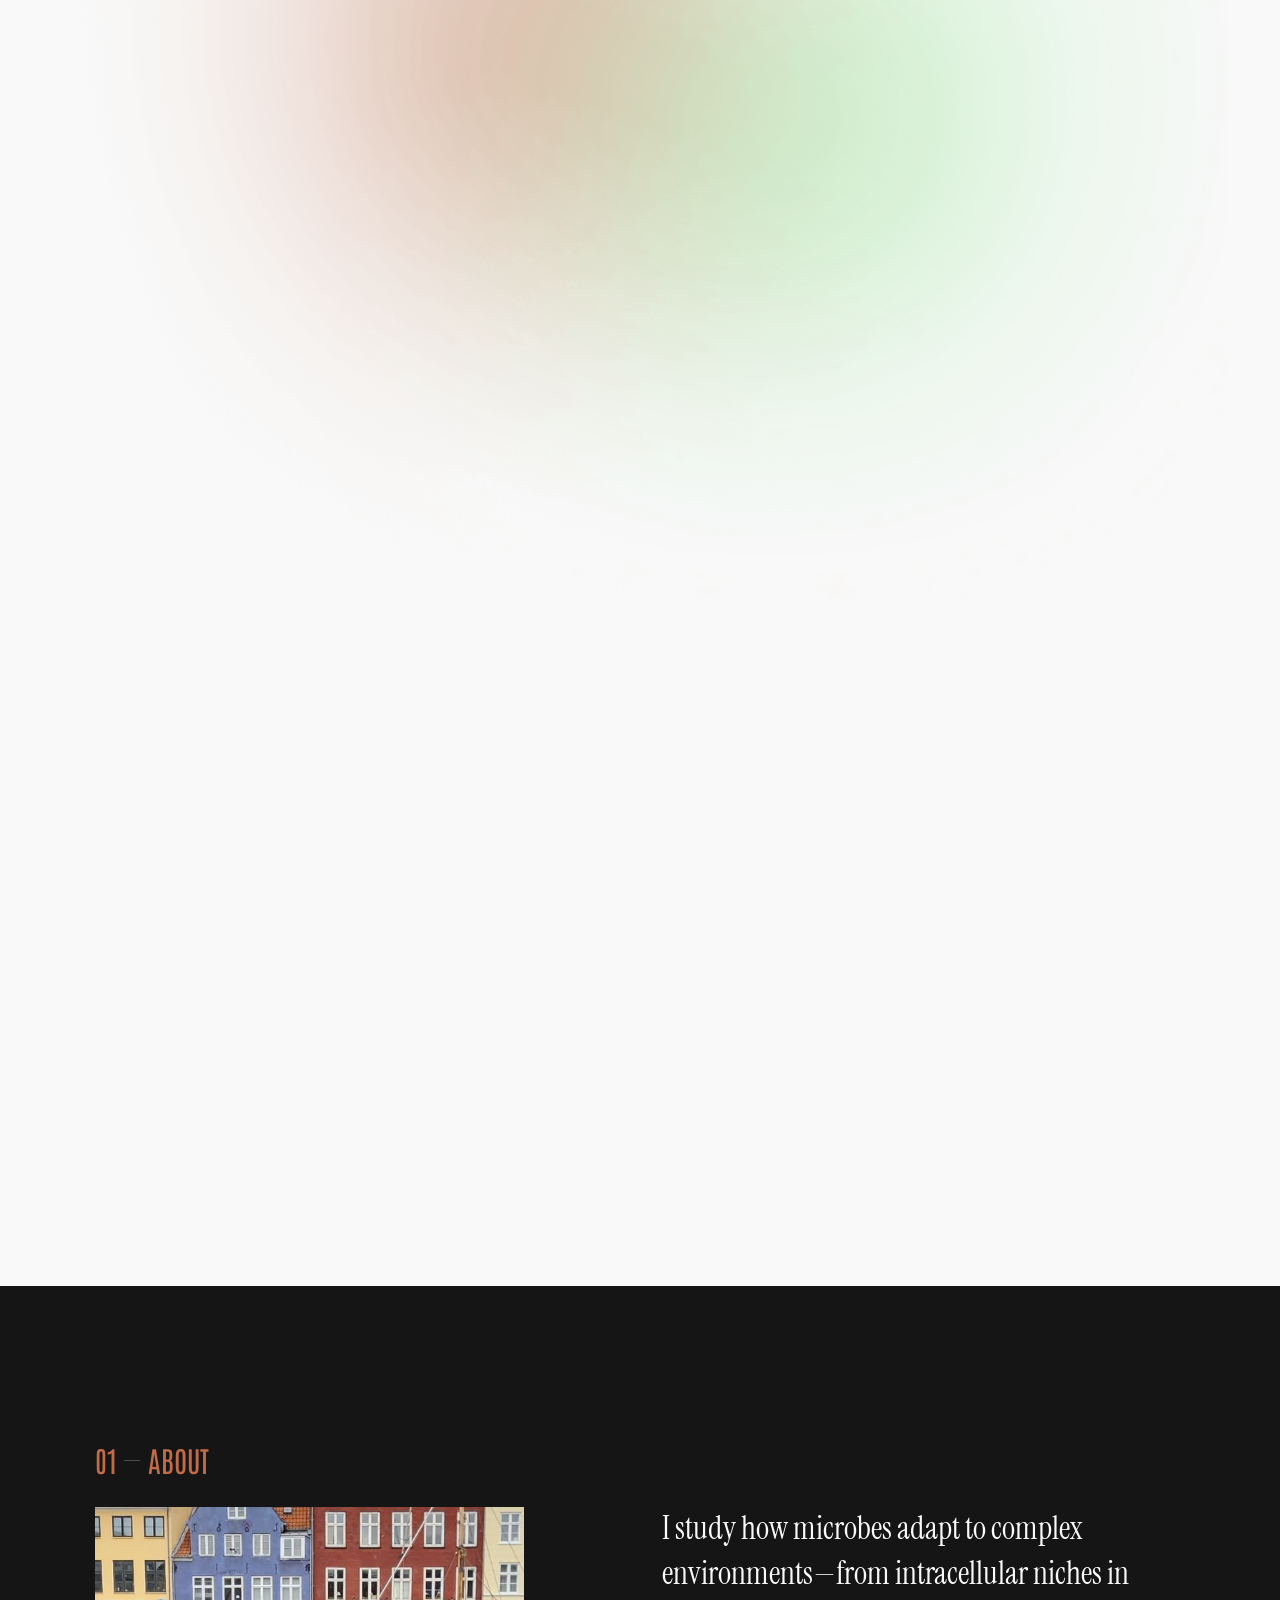
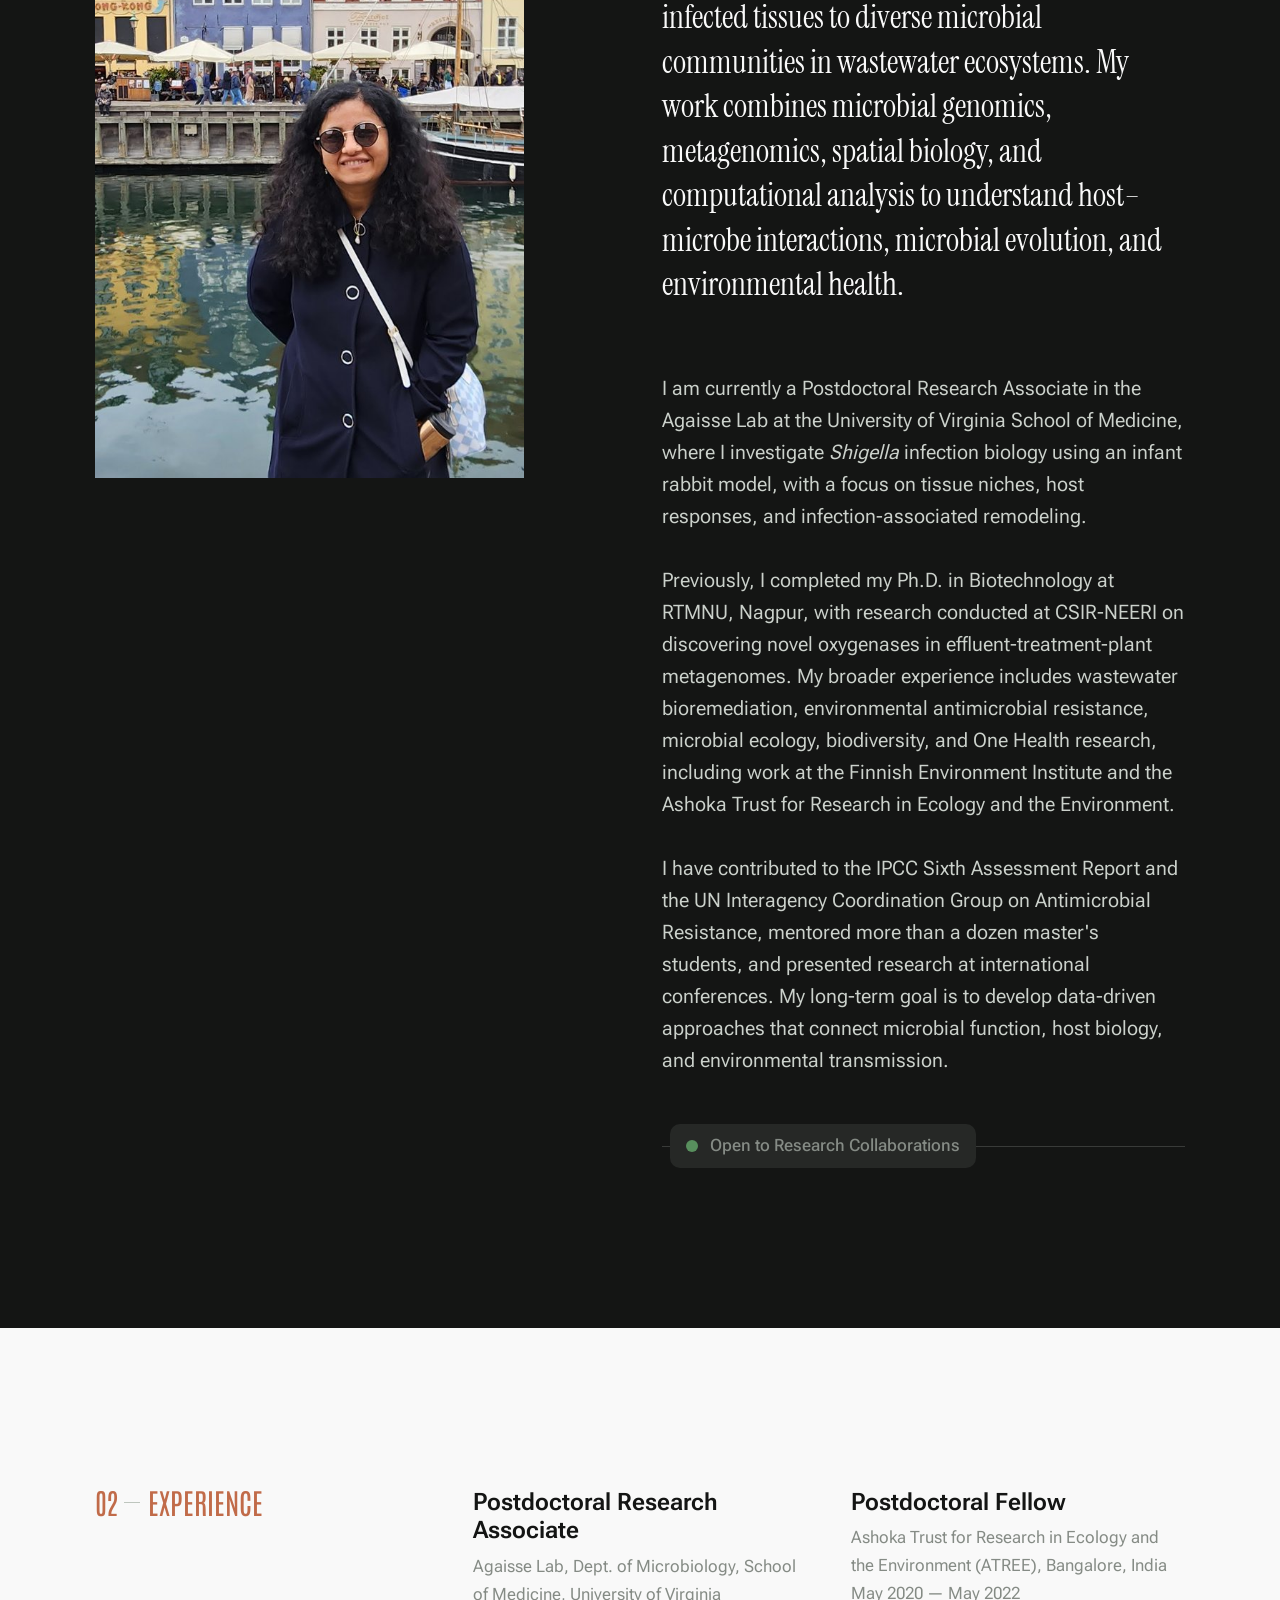
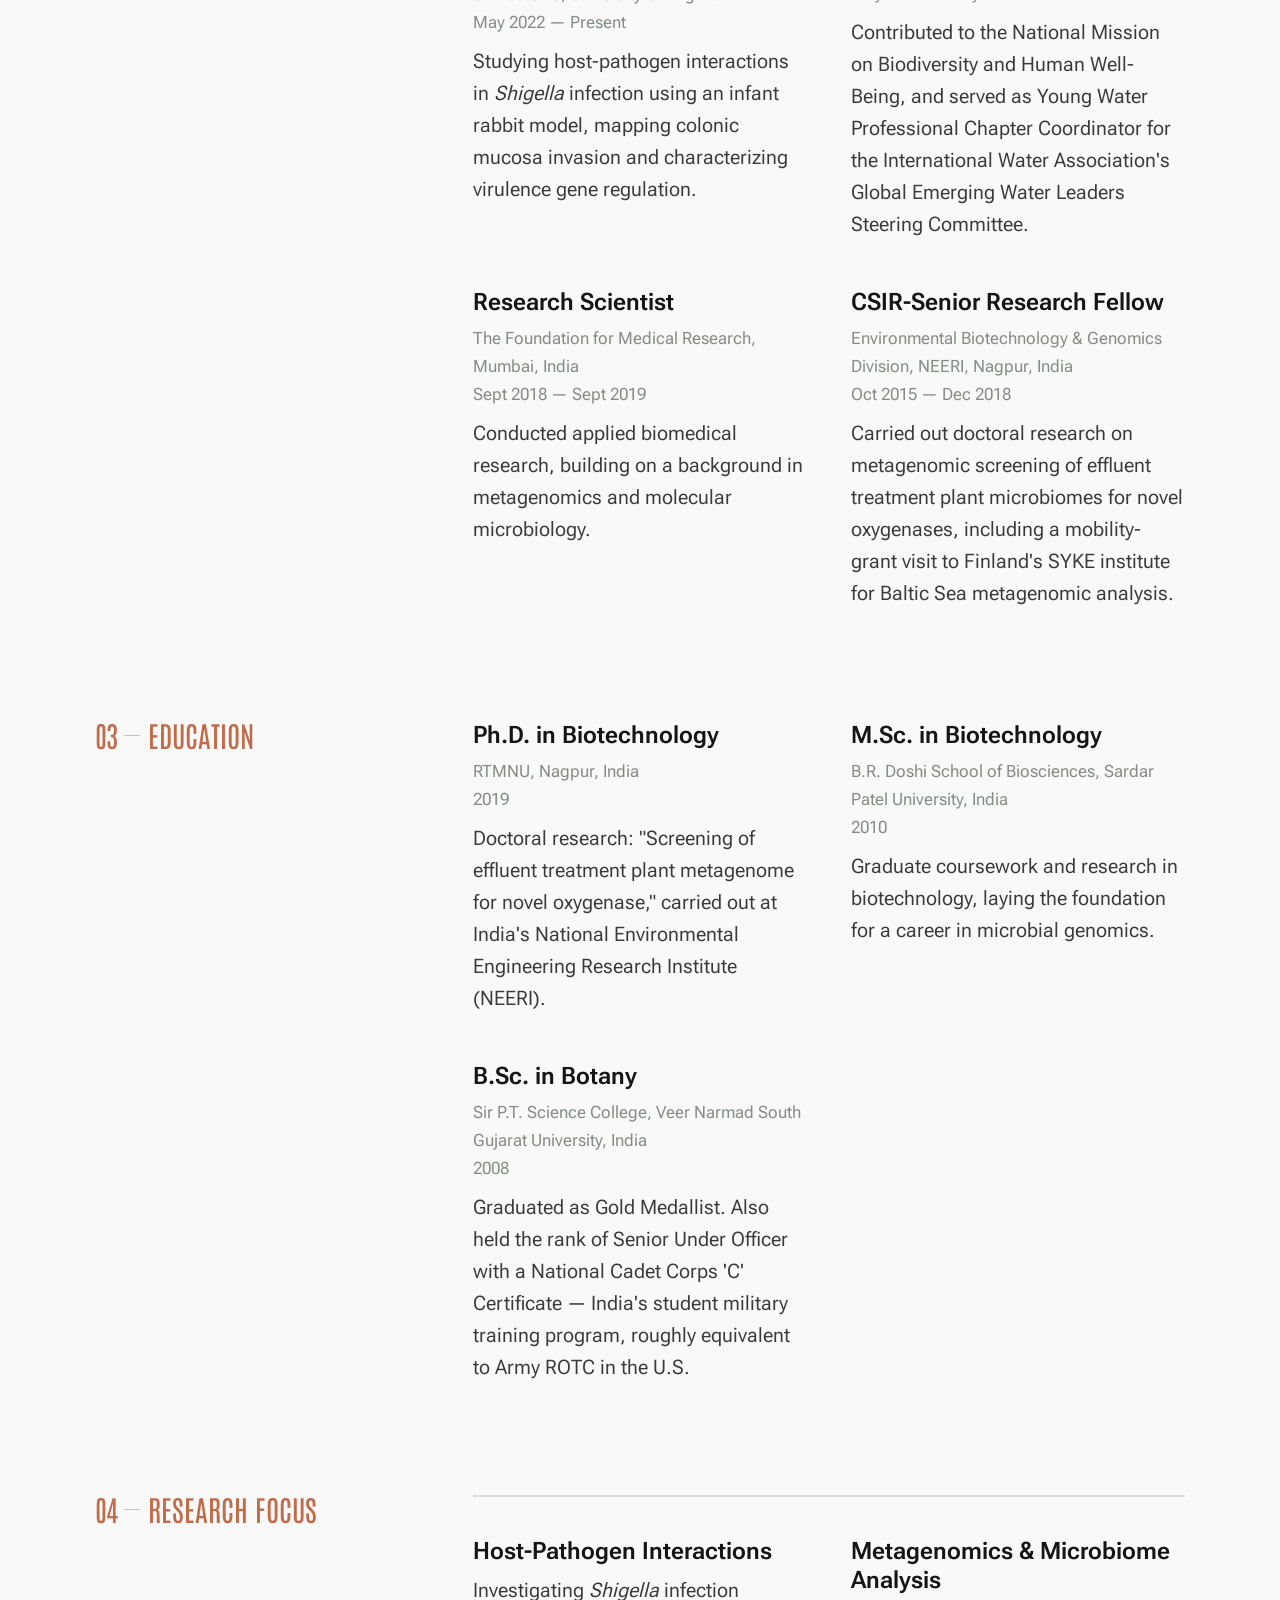
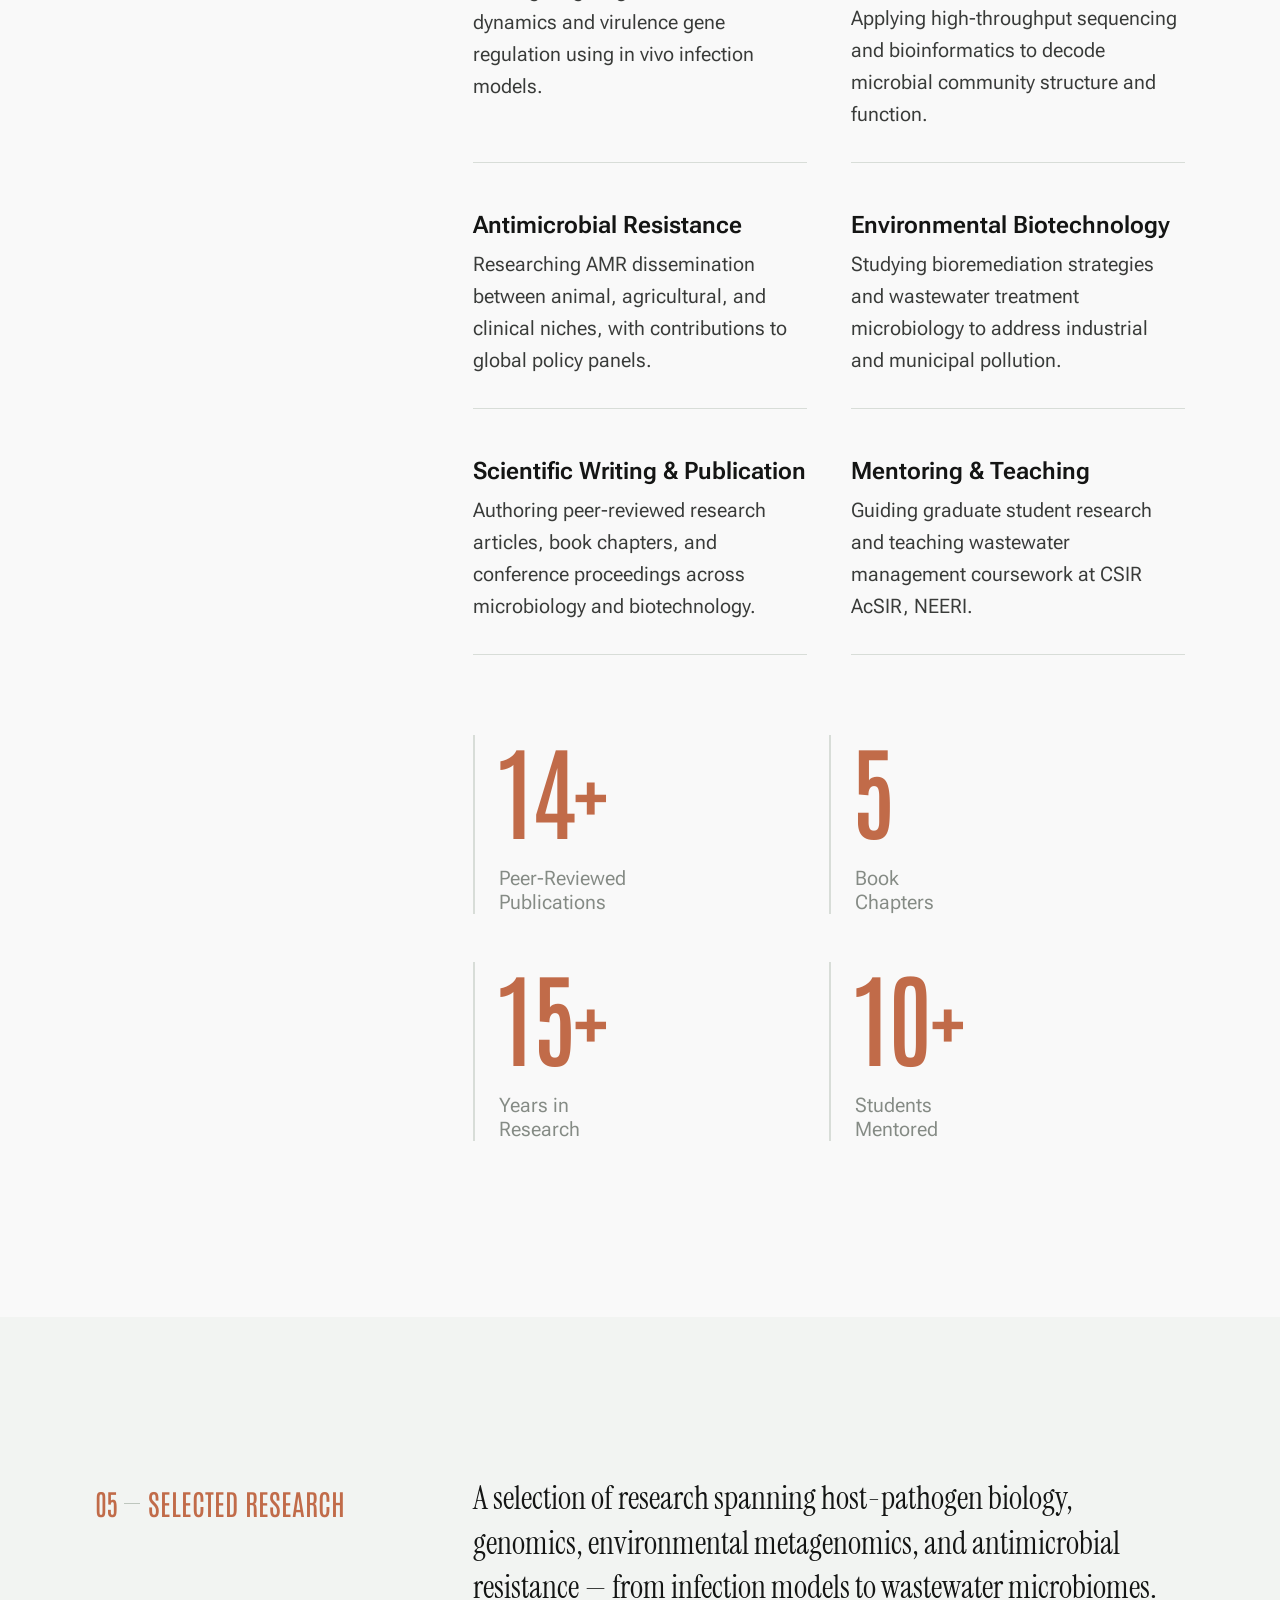
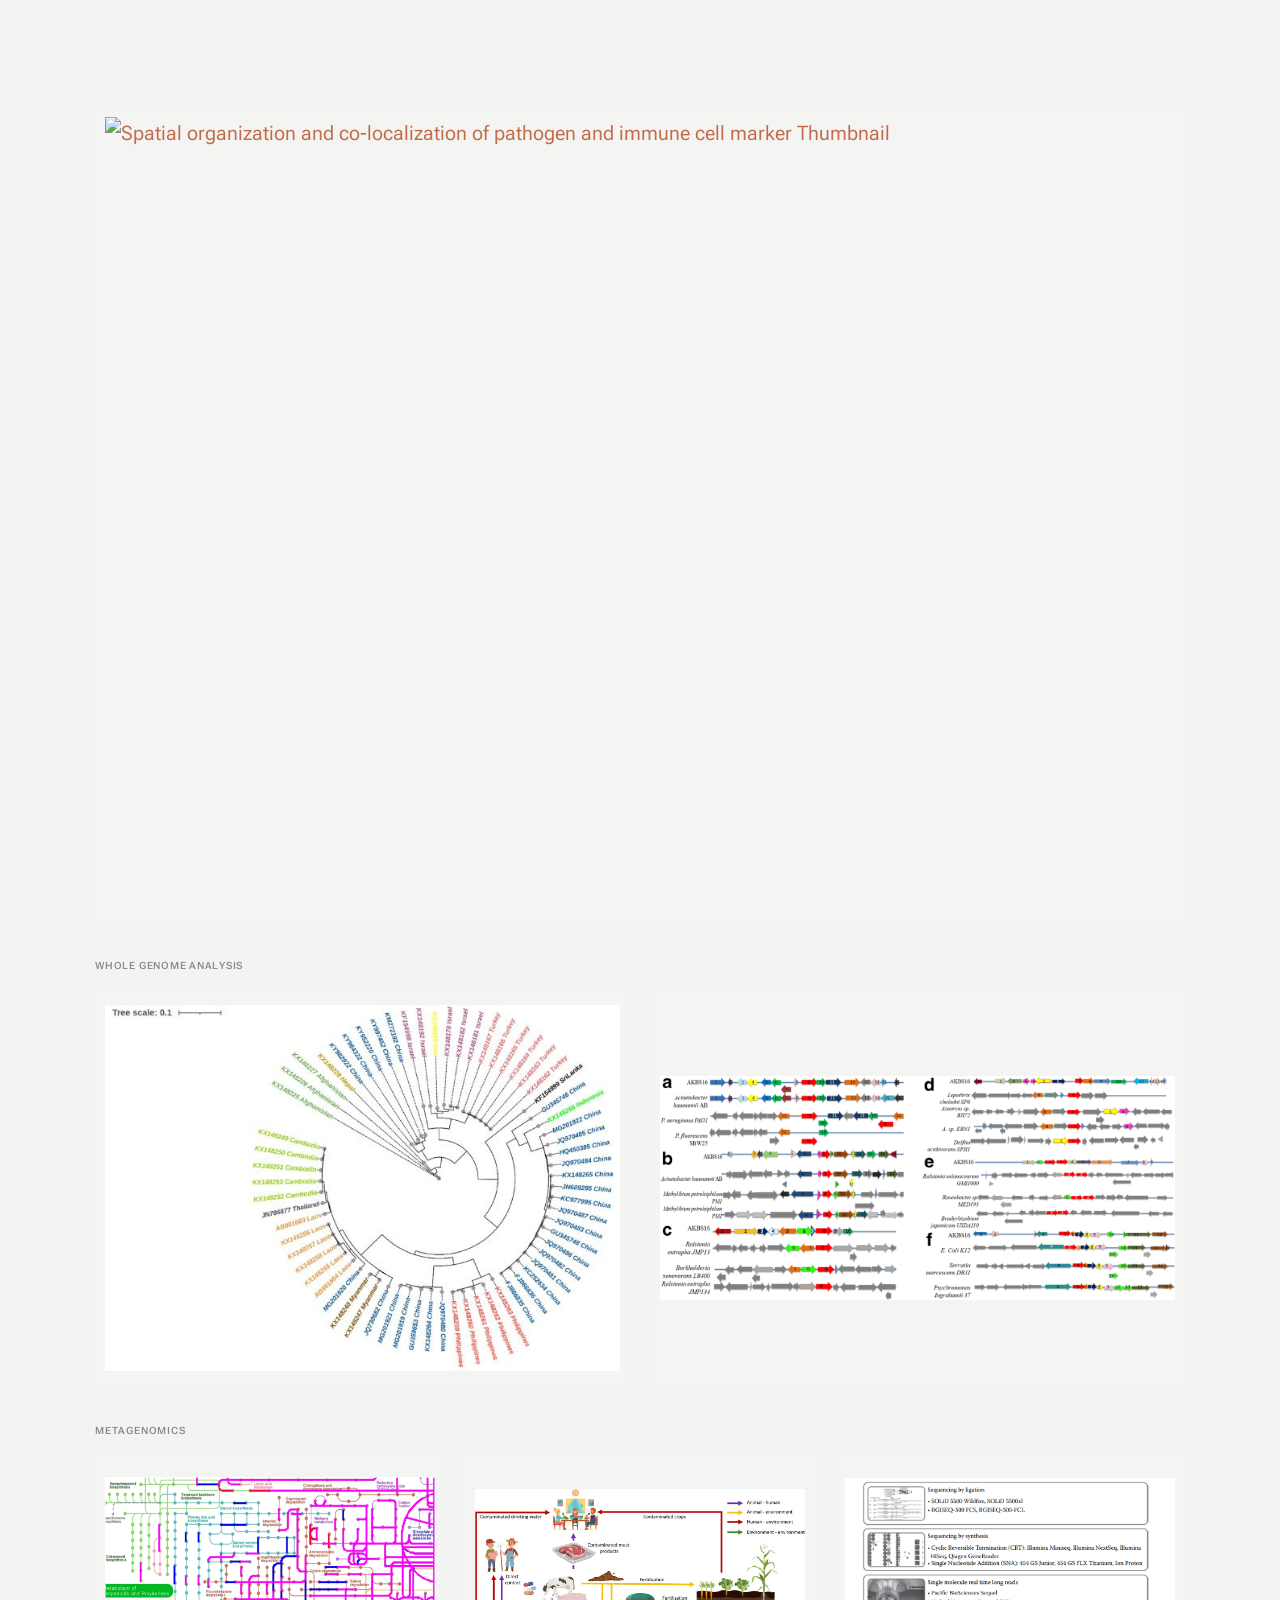
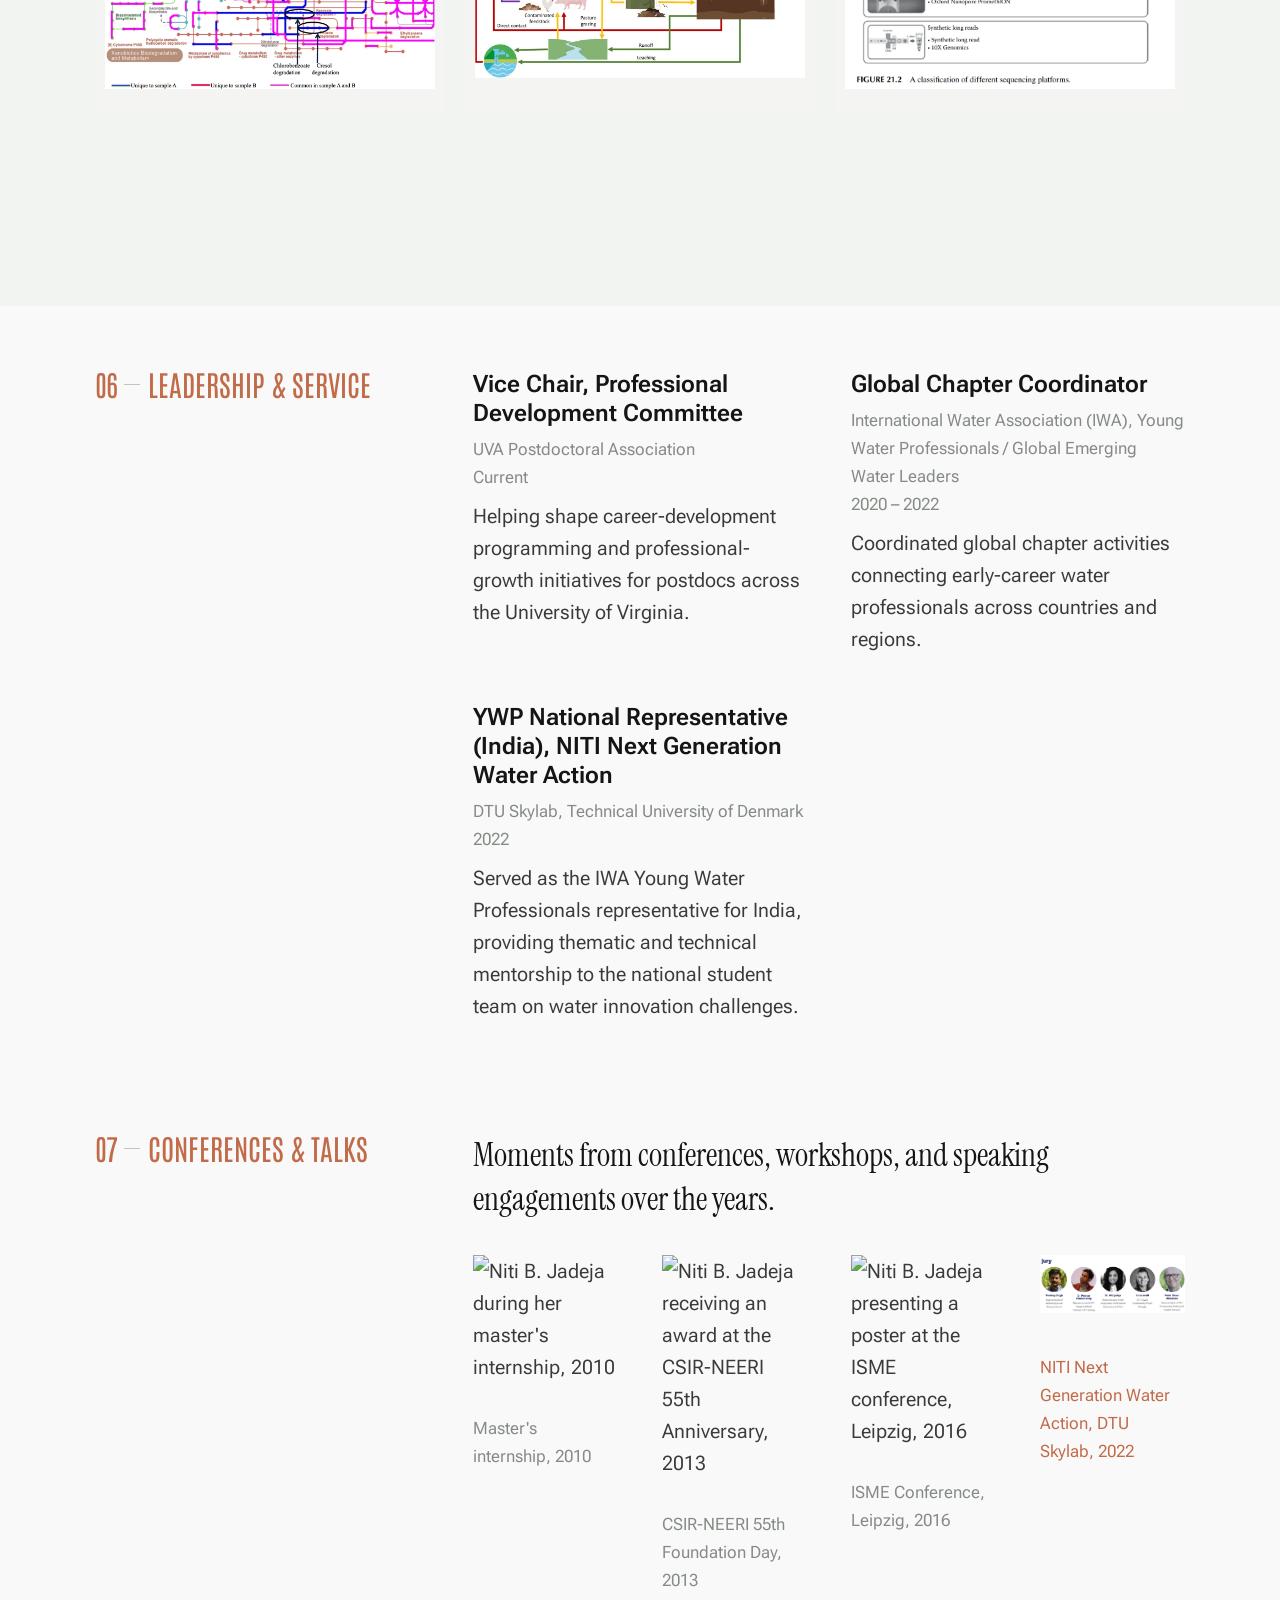
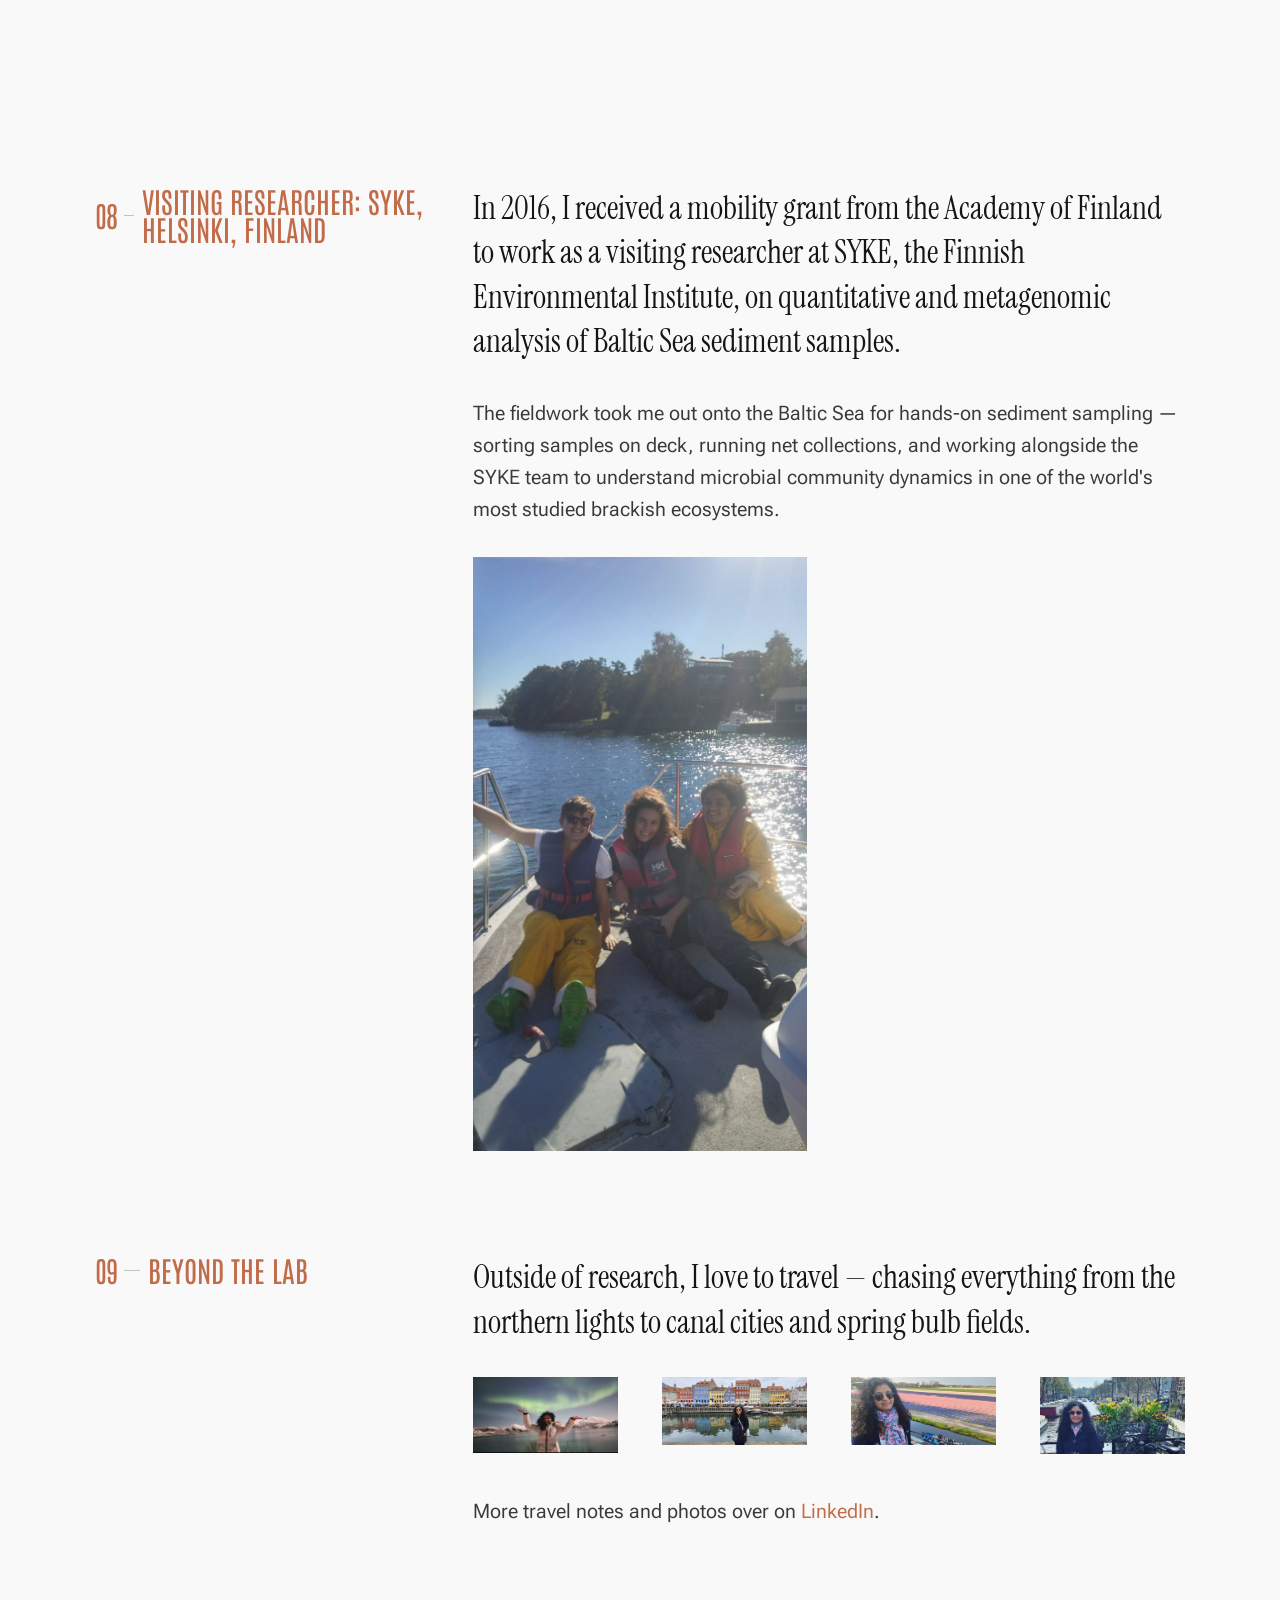
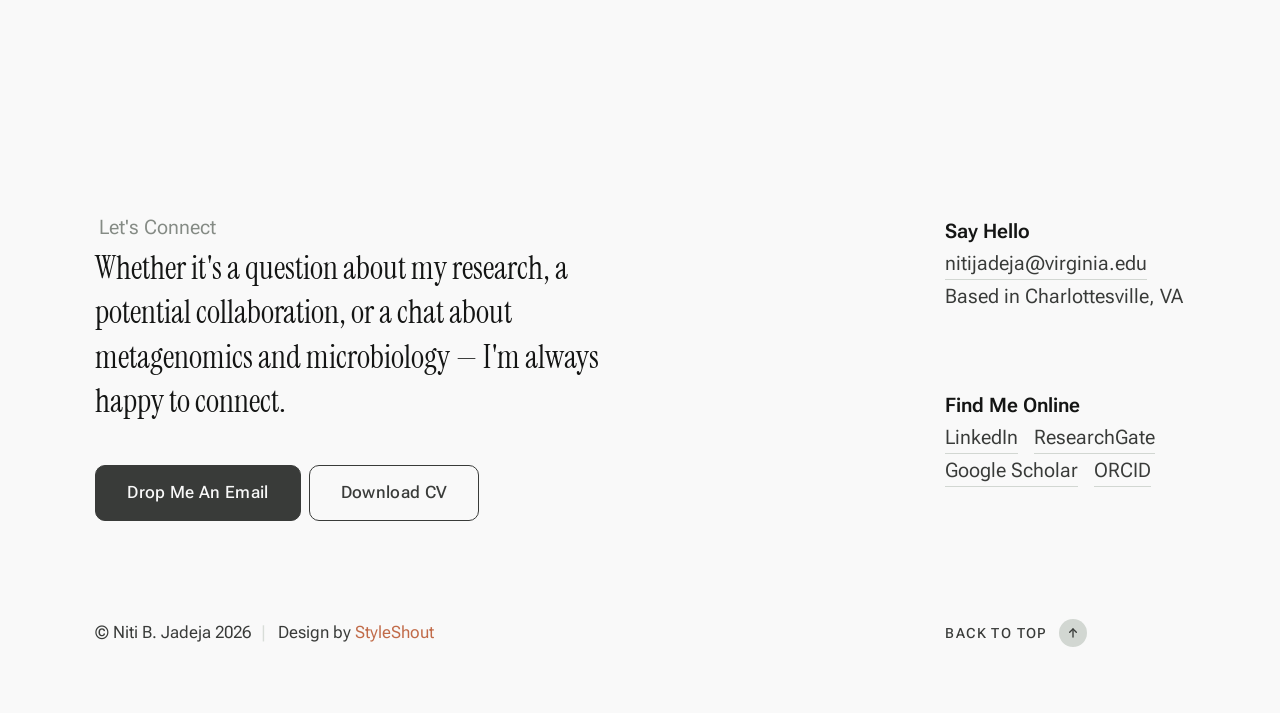
==== commit bd3a3daa: "Add files via upload" ====
--- a/index.html
+++ b/index.html
@@ -84,15 +84,15 @@
 
                 <div class="row intro-content-wrap">  
                     <div class="column xl-11 intro-content">
-                        <div class="intro-content__overline">Microbiologist &amp; Biotechnologist</div>
+                        <div class="intro-content__overline">Microbial Genomics, Spatial Biology, and Computational Approaches for Understanding Infection and Environmental Health</div>
                         <h1 class="intro-content__big-type">
                             <span class="intro-content__text">Niti B. Jadeja</span>
                         </h1>
                         <p class="intro-content__desc lead">
-                            Hello, I'm Dr. Niti B. Jadeja — a Postdoctoral Research Associate at the University of Virginia,
+                            Hello, I'm Niti B. Jadeja, a Postdoctoral Research Associate at the University of Virginia,
                             studying host-pathogen interactions in bacterial infections. With over 15 years of research
                             experience spanning metagenomics, environmental biotechnology, and infectious disease biology,
-                            I've worked across labs in India, Finland, and the United States.
+                            I've worked across labs in India, Europe, and the United States.
                         </p>
                     </div> <!-- end intro-main -->               
                 </div> <!-- end intro-main-wrap -->
@@ -129,17 +129,21 @@
 
                         <div class="grid-block__item s-about__intro">
                             <p class="lead">
-                            I bring spatial omics and AI/ML-driven analysis to the study of microbes — decoding how microbial life behaves at single-cell resolution, whether inside an infected host or across an entire wastewater ecosystem.
+                            I study how microbes adapt to complex environments&mdash;from intracellular niches in infected tissues to diverse microbial communities in wastewater ecosystems. My work combines microbial genomics, metagenomics, spatial biology, and computational analysis to understand host&ndash;microbe interactions, microbial evolution, and environmental health.
                             </p>
                         </div> <!--end s-about__intro -->
 
                         <div class="grid-block__item s-about__main">
                             <p>
-                            I earned my Ph.D. in Biotechnology from RTMNU, Nagpur, India, researching novel oxygenases in effluent treatment plant metagenomes at India's National Environmental Engineering Research Institute (NEERI). That work took me from wastewater bioremediation and antimicrobial resistance research in India and at the Finnish Environmental Institute, to my current focus at the Agaisse Lab, Department of Microbiology, University of Virginia School of Medicine, where I study <em>Shigella</em> infection biology using an infant rabbit model.
+                            I am currently a Postdoctoral Research Associate in the Agaisse Lab at the University of Virginia School of Medicine, where I investigate <em>Shigella</em> infection biology using an infant rabbit model, with a focus on tissue niches, host responses, and infection-associated remodeling.
                             </p>
-                    
+
                             <p>
-                            Along the way, I've contributed to the IPCC Sixth Assessment Report, the UN Interagency Coordination Group on Antimicrobial Resistance, and mentored more than a dozen master's students. I'm a lifetime member of the Surveillance and Epidemiology of Drug-resistant Infections Consortium (SEDRIC) and the Organisation for Women in Science, Asia Chapter.
+                            Previously, I completed my Ph.D. in Biotechnology at RTMNU, Nagpur, with research conducted at CSIR-NEERI on discovering novel oxygenases in effluent-treatment-plant metagenomes. My broader experience includes wastewater bioremediation, environmental antimicrobial resistance, microbial ecology, biodiversity, and One Health research, including work at the Finnish Environment Institute and the Ashoka Trust for Research in Ecology and the Environment.
+                            </p>
+
+                            <p>
+                            I have contributed to the IPCC Sixth Assessment Report and the UN Interagency Coordination Group on Antimicrobial Resistance, mentored more than a dozen master's students, and presented research at international conferences. My long-term goal is to develop data-driven approaches that connect microbial function, host biology, and environmental transmission.
                             </p>
 
                             <div class="available-block-wrap">
@@ -291,18 +295,18 @@
                             </div>                        
                             <div class="grid-cols__column info-card info-card--services">
                                 <div class="info-card__header">
-                                    <h5 class="info-card__title">Environmental Biotechnology</h5>
-                                </div>
-                                <p class="info-card__desc">
-                                Studying bioremediation strategies and wastewater treatment microbiology to address industrial and municipal pollution.
+                                    <h5 class="info-card__title">Antimicrobial Resistance</h5>
+                                </div>
+                                <p class="info-card__desc">
+                                Researching AMR dissemination between animal, agricultural, and clinical niches, with contributions to global policy panels.
                                 </p>
                             </div>                        
                             <div class="grid-cols__column info-card info-card--services">
                                 <div class="info-card__header">
-                                    <h5 class="info-card__title">Antimicrobial Resistance</h5>
-                                </div>
-                                <p class="info-card__desc">
-                                Researching AMR dissemination between animal, agricultural, and clinical niches, with contributions to global policy panels.
+                                    <h5 class="info-card__title">Environmental Biotechnology</h5>
+                                </div>
+                                <p class="info-card__desc">
+                                Studying bioremediation strategies and wastewater treatment microbiology to address industrial and municipal pollution.
                                 </p>
                             </div>                         
                             <div class="grid-cols__column info-card info-card--services">
@@ -344,7 +348,7 @@
                             <div class="stat-item__label">Book<br> Chapters</div>
                         </div>
                         <div class="stat-item">
-                            <div class="stat-item__value">16+</div>
+                            <div class="stat-item__value">15+</div>
                             <div class="stat-item__label">Years in<br> Research</div>
                         </div>
                         <div class="stat-item">
@@ -379,9 +383,9 @@
             <div class="container portfolio-group-wrap">
 
                 <div class="grid-block portfolio-group portfolio-group--simple">
-                    <div class="portfolio-item" data-title="Shigellosis in the Infant Rabbit Model" data-images="images/folio/research/shigella-rnaseq.jpg, images/embo-talk.jpg, images/embo-lab-slide.jpg" data-client="Agaisse Lab, UVA School of Medicine" data-date="Manuscript in prep. &middot; Presented at the EMBO Workshop: Shigella &ndash; From Biology to Prevention, Institut Pasteur, Paris, April 2026" data-link="https://www.researchgate.net/profile/Niti_Jadeja">   
+                    <div class="portfolio-item" data-title="Shigellosis in the Infant Rabbit Model" data-images="images/folio/research/shigella-spatial.jpg, images/embo-talk.jpg, images/embo-lab-slide.jpg" data-client="Agaisse Lab, UVA School of Medicine" data-date="Manuscript in prep. &middot; Presented at the EMBO Workshop: Shigella &ndash; From Biology to Prevention, Institut Pasteur, Paris, April 2026" data-link="https://www.researchgate.net/profile/Niti_Jadeja">   
                         <a href="#0" class="portfolio-item__link" aria-label="View Project details">
-                            <img src="images/folio/research/shigella-rnaseq.jpg" alt="Shigellosis research Thumbnail " class="portfolio-item__thumbnail">
+                            <img src="images/folio/research/shigella-spatial.jpg" alt="Spatial organization and co-localization of pathogen and immune cell marker Thumbnail " class="portfolio-item__thumbnail">
                             <span class="portfolio-item__title">Shigellosis in the Infant Rabbit Model</span>
                         </a> <!-- portfolio-item__link -->  
 
@@ -403,7 +407,7 @@
                 <h3 class="portfolio-group-label">Whole Genome Analysis</h3>
 
                 <div class="grid-block portfolio-group portfolio-group--simple">
-                    <div class="portfolio-item" data-title="Genomics of Indian Rabies Virus Isolates" data-images="images/folio/research/rabies-phylo.jpg" data-client="Microbiology Resource Announcements" data-date="Kumar et al., 2022" data-link="https://scholar.google.co.in/citations?user=OOuxVm4AAAAJ&hl=en&oi=ao">  
+                    <div class="portfolio-item" data-title="Genomics of Indian Rabies Virus Isolates" data-images="images/folio/research/rabies-phylo.jpg" data-client="Microbiology Resource Announcements &middot; CABI (book chapter)" data-date="Kumar et al., 2022 &middot; Jadeja &amp; Vanak, 2023" data-link="https://scholar.google.co.in/citations?user=OOuxVm4AAAAJ&hl=en&oi=ao">  
                         <a href="#0" class="portfolio-item__link" aria-label="View Project details">
                             <img src="images/folio/research/rabies-phylo.jpg" alt="Rabies virus genomics Thumbnail " class="portfolio-item__thumbnail">
                             <span class="portfolio-item__title">Genomics of Indian Rabies Virus Isolates</span>
@@ -412,7 +416,7 @@
                         <div class="portfolio-item__details">
                             <div class="portfolio-item__description">
                                 <p>
-                                Genome sequencing of five Indian canine rabies virus isolates using Oxford Nanopore Technologies, with phylogenetic analysis of canine RABV whole-genome sequences from Asian and Middle Eastern countries, contributing to viral surveillance and One Health research in India.
+                                Genome sequencing of five Indian canine rabies virus isolates using Oxford Nanopore Technologies (Kumar et al., 2022), and phylogenetic analysis of canine RABV whole-genome sequences from Asian and Middle Eastern countries (Jadeja &amp; Vanak, 2023, book chapter), contributing to viral surveillance and One Health research in India.
                                 </p>
                             </div>
                             <ul class="portfolio-item__services">
@@ -537,12 +541,12 @@
                         </div>
                         <div class="grid-cols__column info-card">
                             <div class="info-card__header">
-                                <h5 class="info-card__title">Jury Member, NITI Next Generation Water Action</h5>
+                                <h5 class="info-card__title">YWP National Representative (India), NITI Next Generation Water Action</h5>
                                 <p class="info-card__entity">DTU Skylab, Technical University of Denmark</p>
                                 <p class="info-card__date">2022</p>
                             </div>
                             <p class="info-card__desc">
-                            Served on the jury alongside representatives from India's National Jal Jeevan Mission, NITI Aayog, and DTU Skylab, evaluating student-led water innovation challenges as the IWA Young Water Professionals representative.
+                            Served as the IWA Young Water Professionals representative for India, providing thematic and technical mentorship to the national student team on water innovation challenges.
                             </p>
                         </div>
                     </div>
@@ -575,8 +579,8 @@
                             <p class="info-card__date">ISME Conference, Leipzig, 2016</p>
                         </div>
                         <div class="column xl-3 md-6">
-                            <img src="images/leadership-jury.png" alt="Jury panel for NITI Next Generation Water Action, DTU Skylab, including Niti B. Jadeja" class="photo-grid-img">
-                            <p class="info-card__date">NITI Next Generation Water Action, DTU Skylab, 2022</p>
+                            <img src="images/leadership-jury.png" alt="NITI Next Generation Water Action panel, DTU Skylab, including Niti B. Jadeja" class="photo-grid-img">
+                            <p class="info-card__date"><a href="https://nextgenerationwateraction.com/2022-niti/" target="_blank">NITI Next Generation Water Action, DTU Skylab, 2022</a></p>
                         </div>
                     </div>
                 </div>
@@ -588,7 +592,7 @@
         <section id="finland" class="s-profile-block container">
             <div class="row s-profile-block__content">
                 <div class="column xl-4 md-12 s-profile-block__content-start">
-                    <h2 data-num="08" class="section-title">Visiting Researcher &mdash; Finland</h2>
+                    <h2 data-num="08" class="section-title">Visiting Researcher: SYKE, Helsinki, Finland</h2>
                 </div>
                 <div class="column xl-8 md-12 s-profile-block__content-end">
                     <p class="lead">
@@ -598,14 +602,8 @@
                     The fieldwork took me out onto the Baltic Sea for hands-on sediment sampling &mdash; sorting samples on deck, running net collections, and working alongside the SYKE team to understand microbial community dynamics in one of the world's most studied brackish ecosystems.
                     </p>
                     <div class="row">
-                        <div class="column xl-4 md-6">
+                        <div class="column xl-6 md-8">
                             <img src="images/finland/baltic-1.jpg" alt="Baltic Sea sediment sampling team aboard the research vessel" class="photo-grid-img">
-                        </div>
-                        <div class="column xl-4 md-6">
-                            <img src="images/finland/baltic-2.jpg" alt="Sorting Baltic Sea sediment samples on deck" class="photo-grid-img">
-                        </div>
-                        <div class="column xl-4 md-6">
-                            <img src="images/finland/baltic-3.jpg" alt="Net sampling on the Baltic Sea" class="photo-grid-img">
                         </div>
                     </div>
                 </div>
@@ -621,7 +619,7 @@
                 </div>
                 <div class="column xl-8 md-12 s-profile-block__content-end">
                     <p class="lead">
-                    Outside of research, I love to travel &mdash; I've explored 4 continents and more than 30 countries, chasing everything from the northern lights to canal cities and spring bulb fields.
+                    Outside of research, I love to travel &mdash; chasing everything from the northern lights to canal cities and spring bulb fields.
                     </p>
                     <div class="row">
                         <div class="column xl-3 md-6">
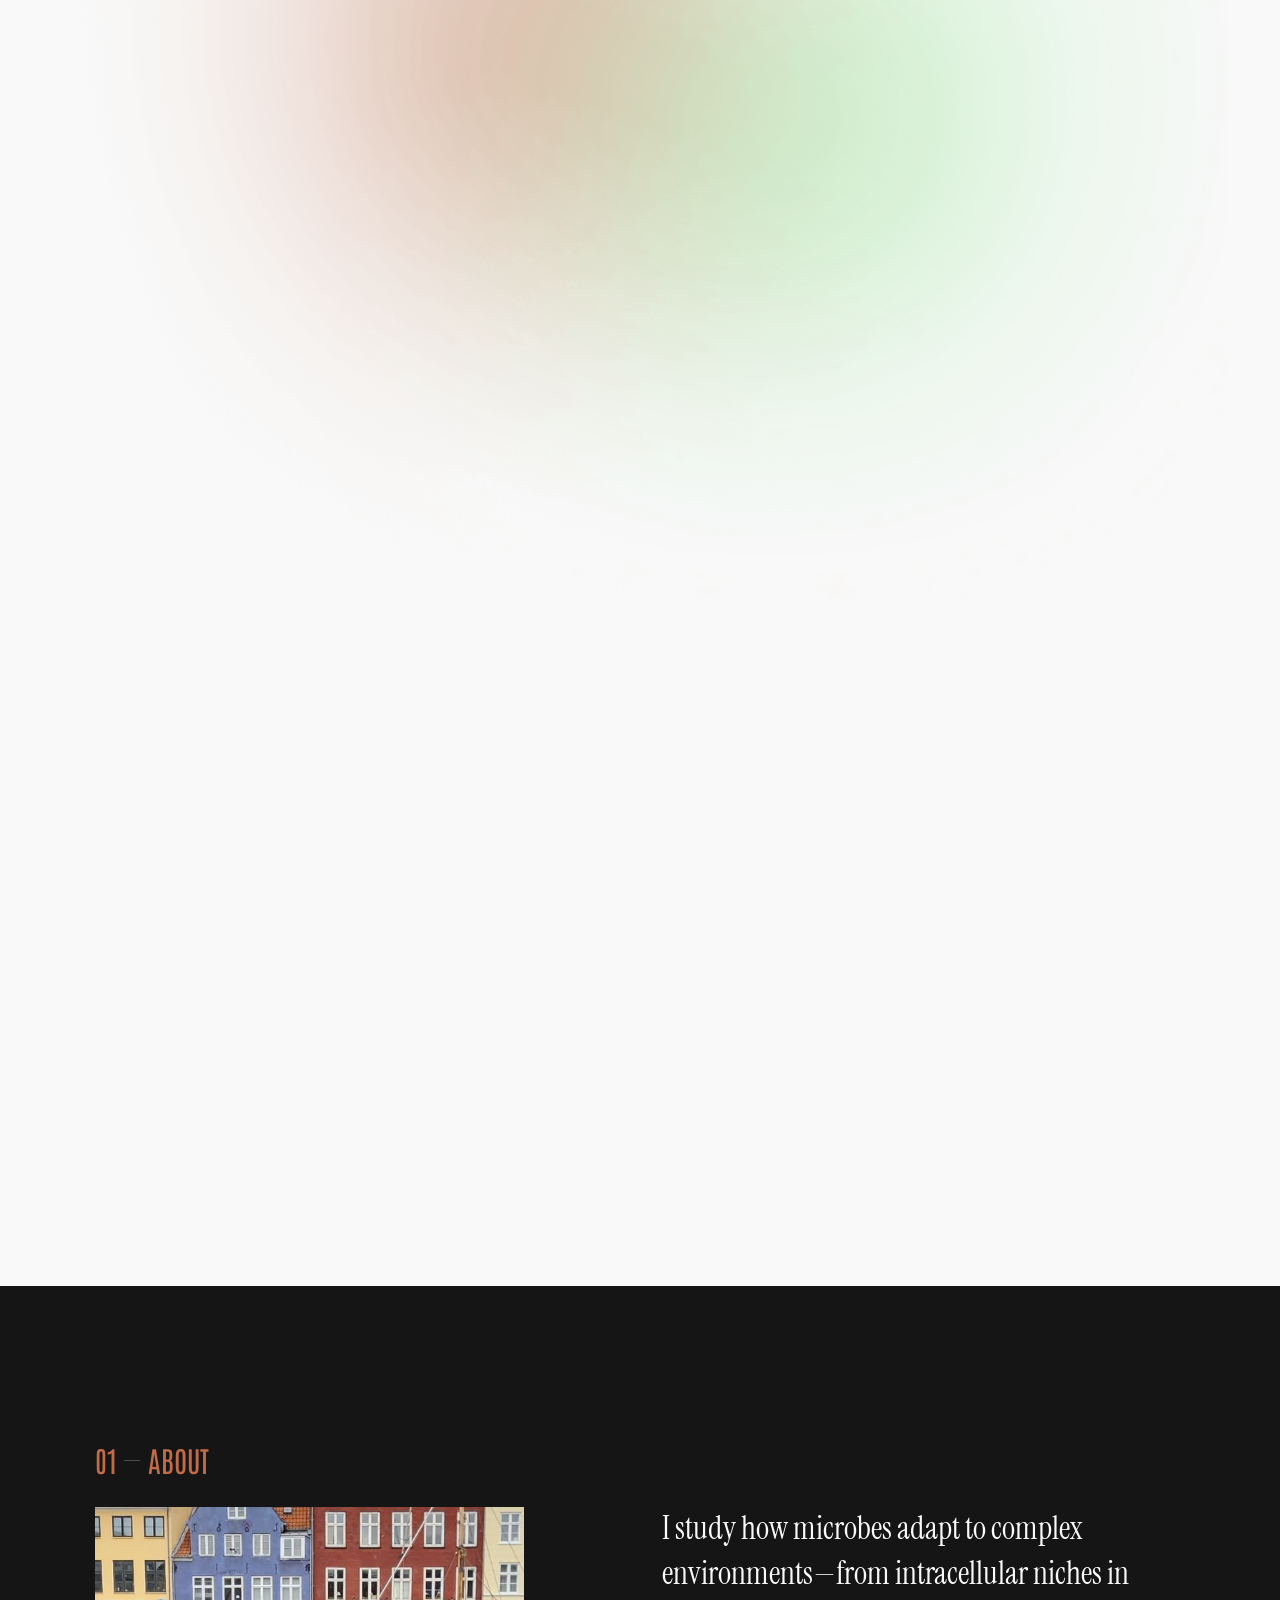
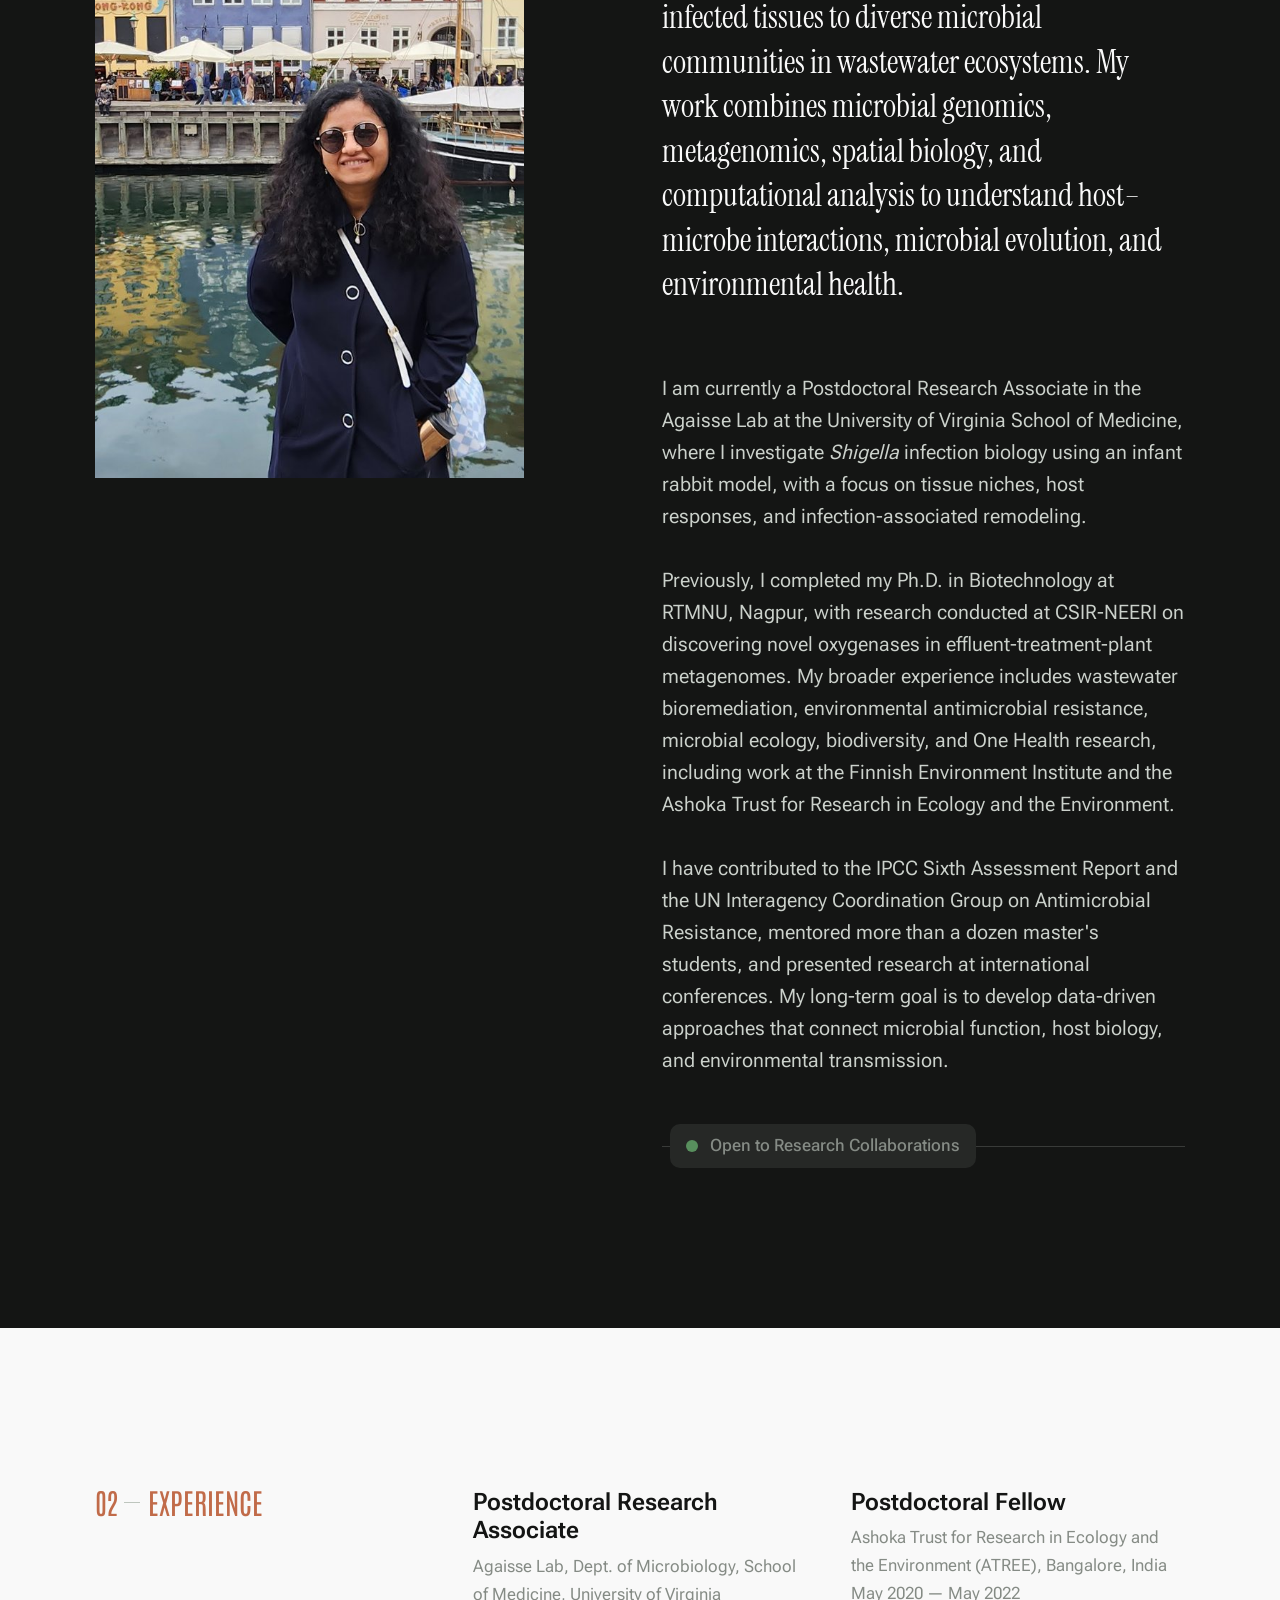
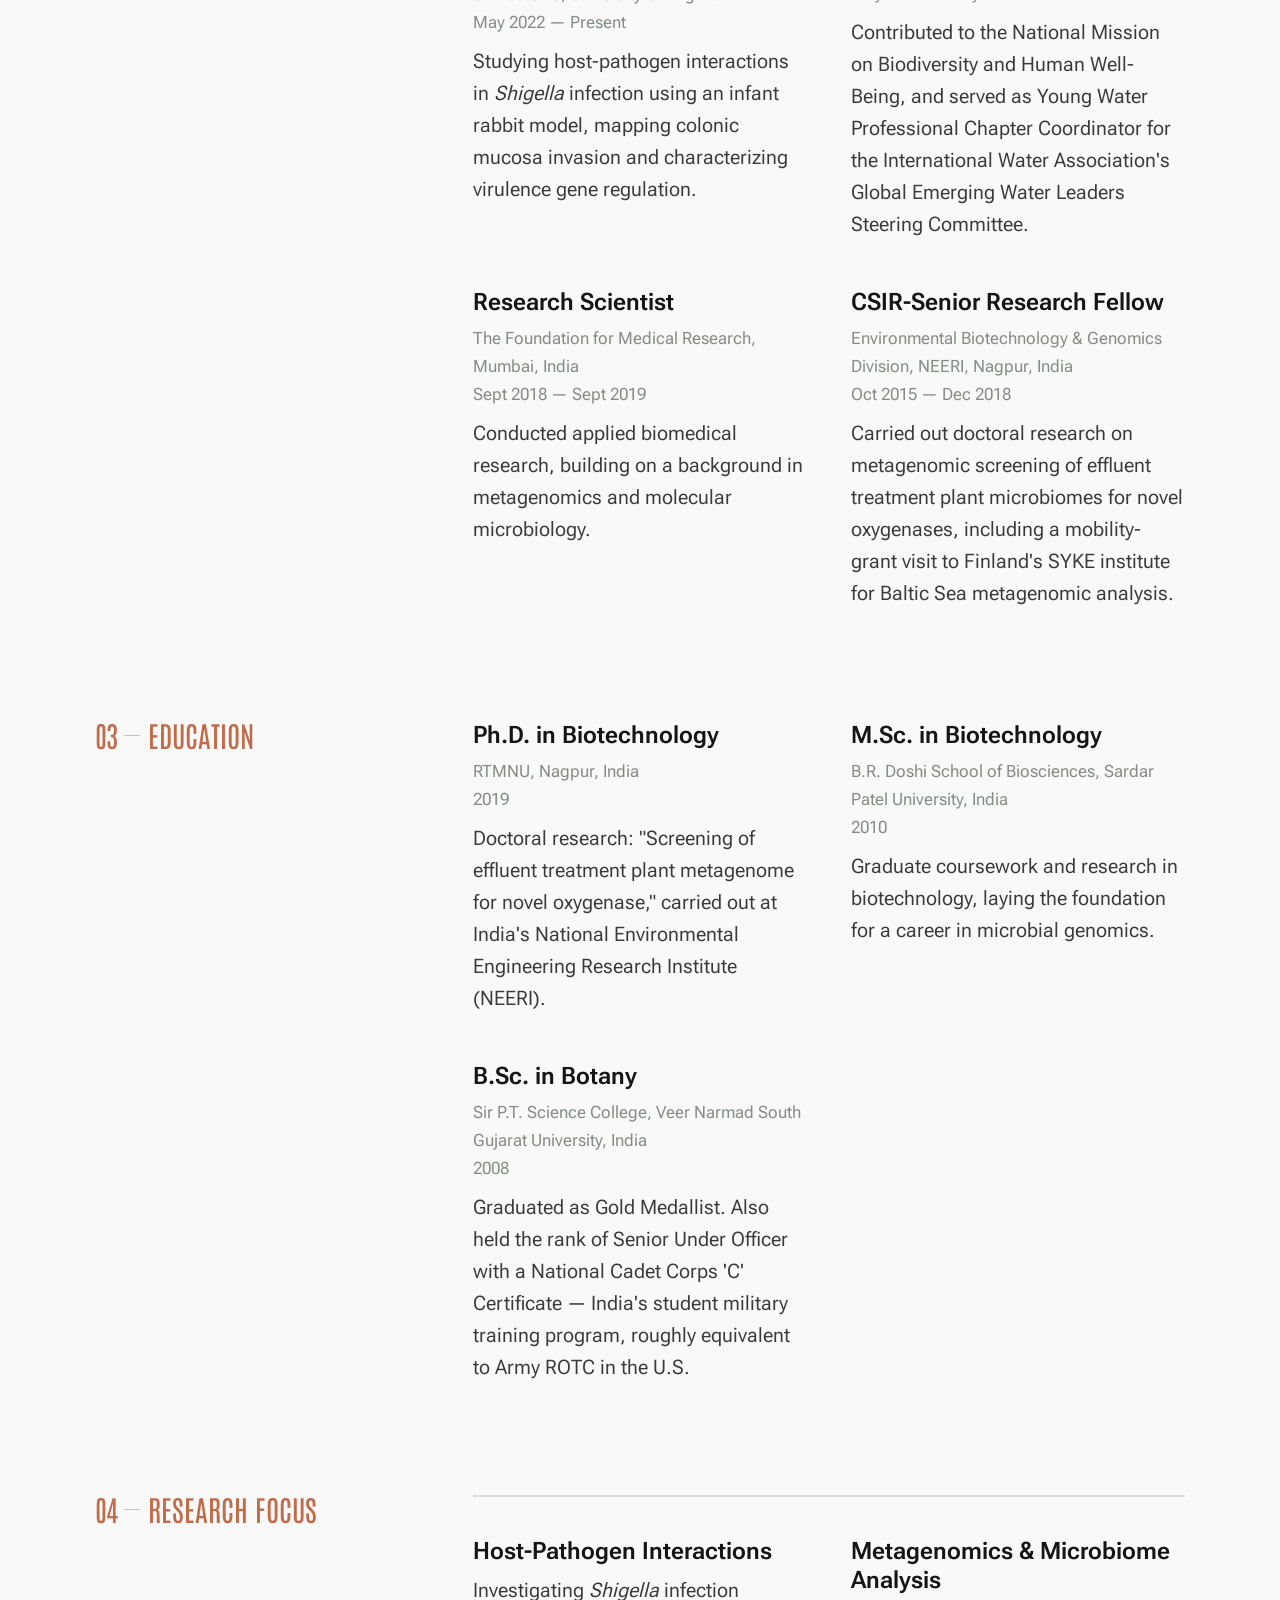
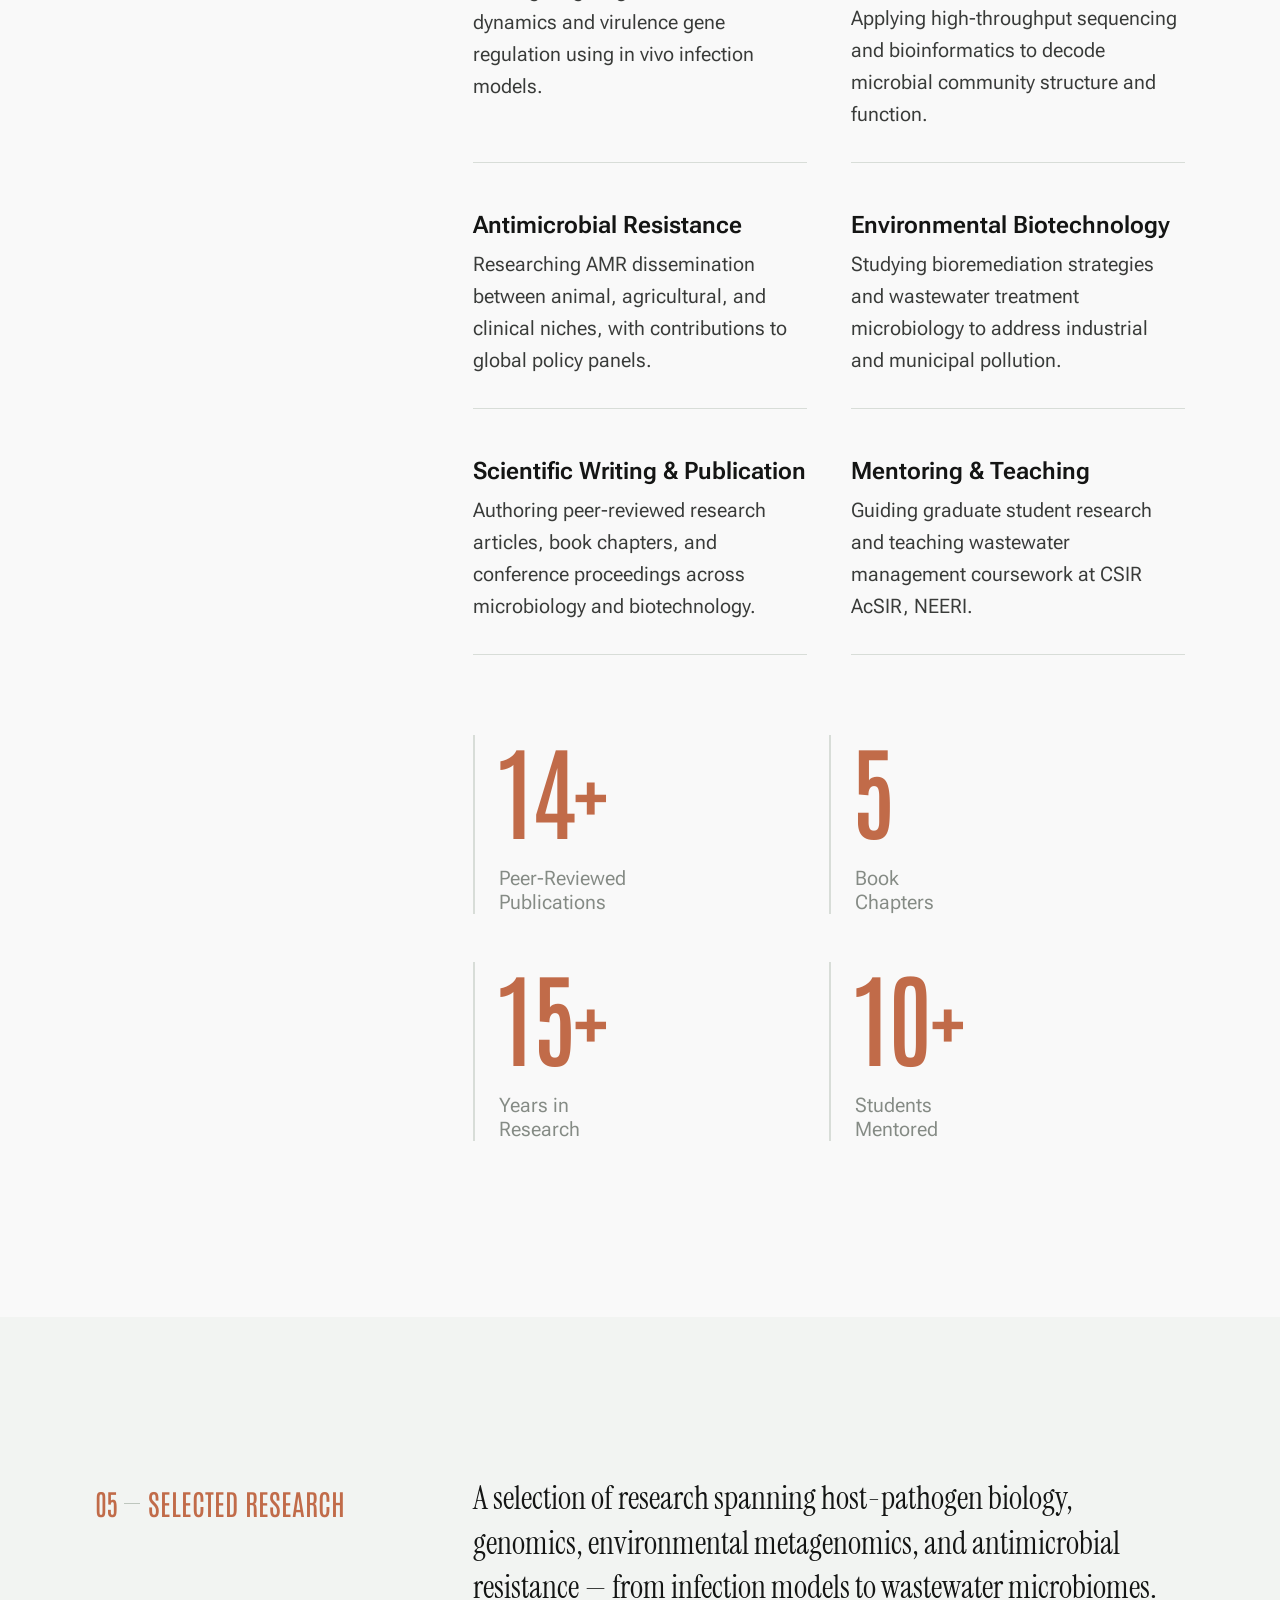
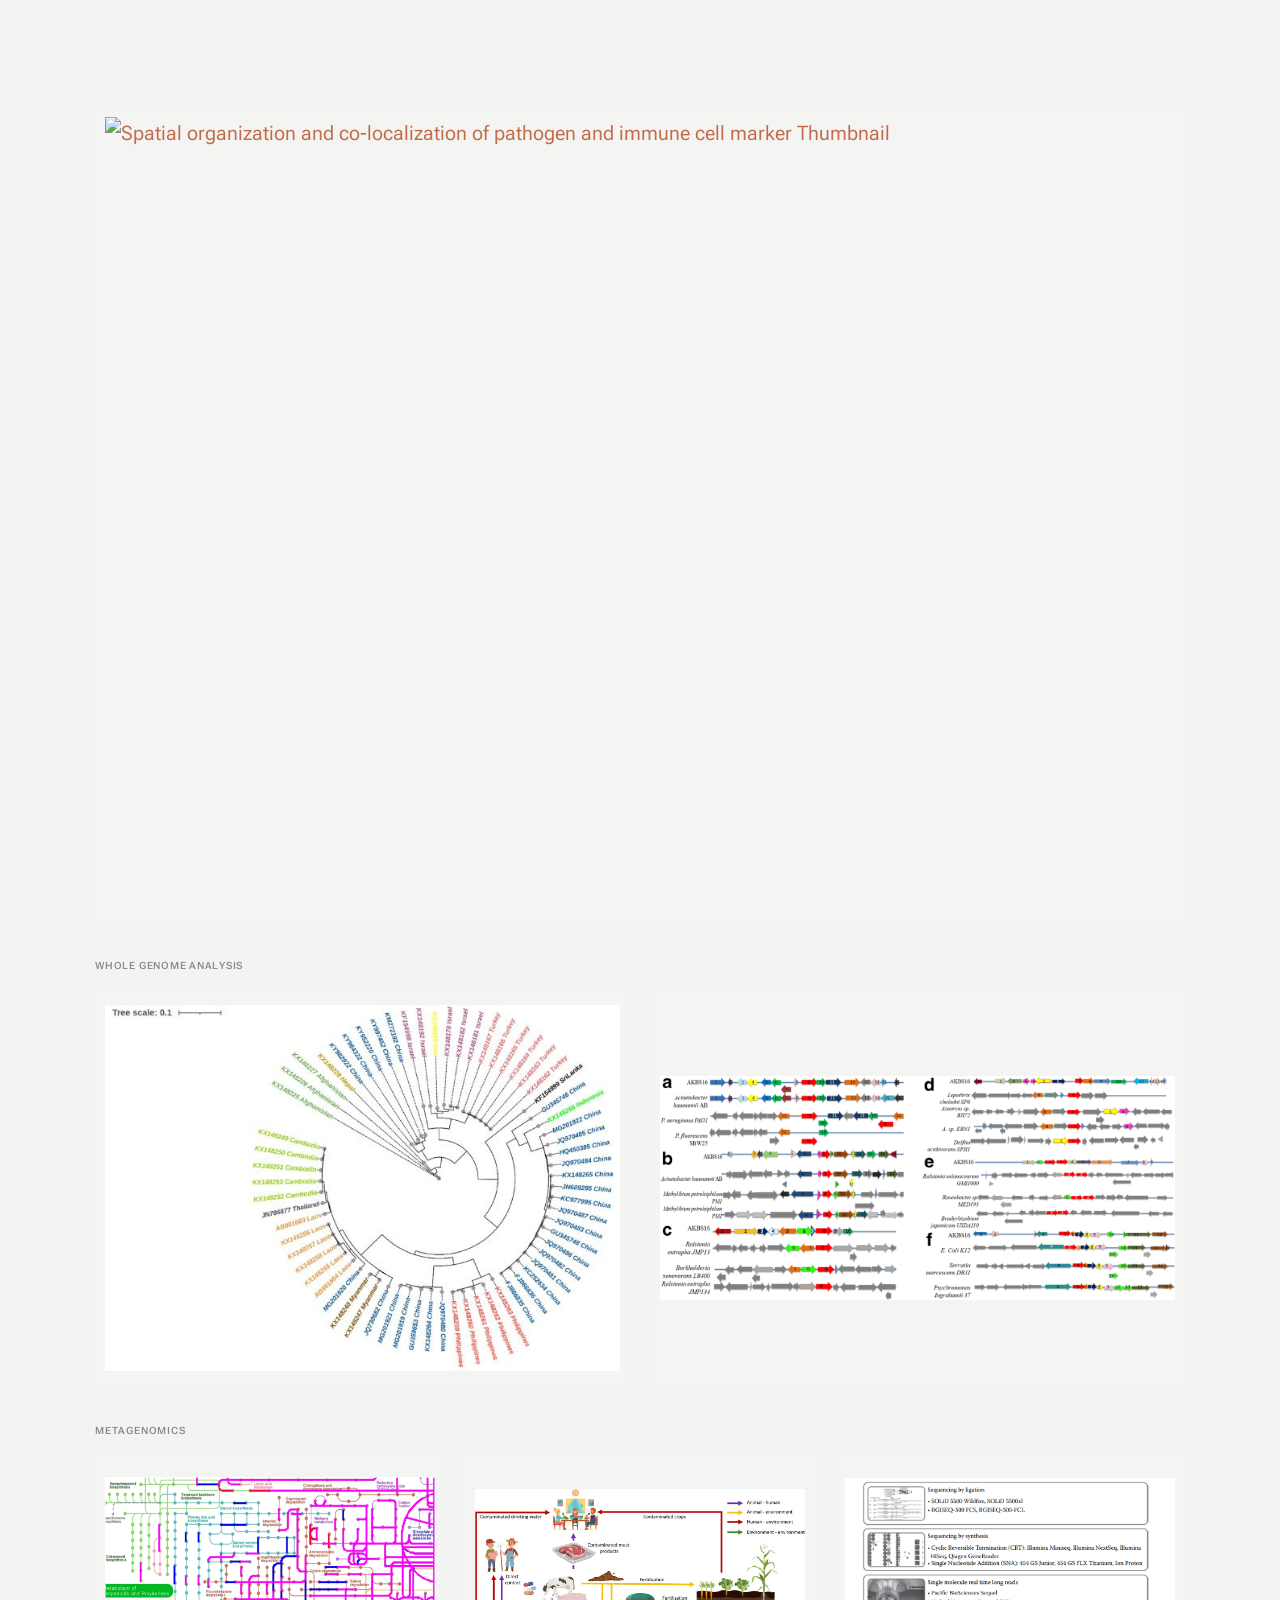
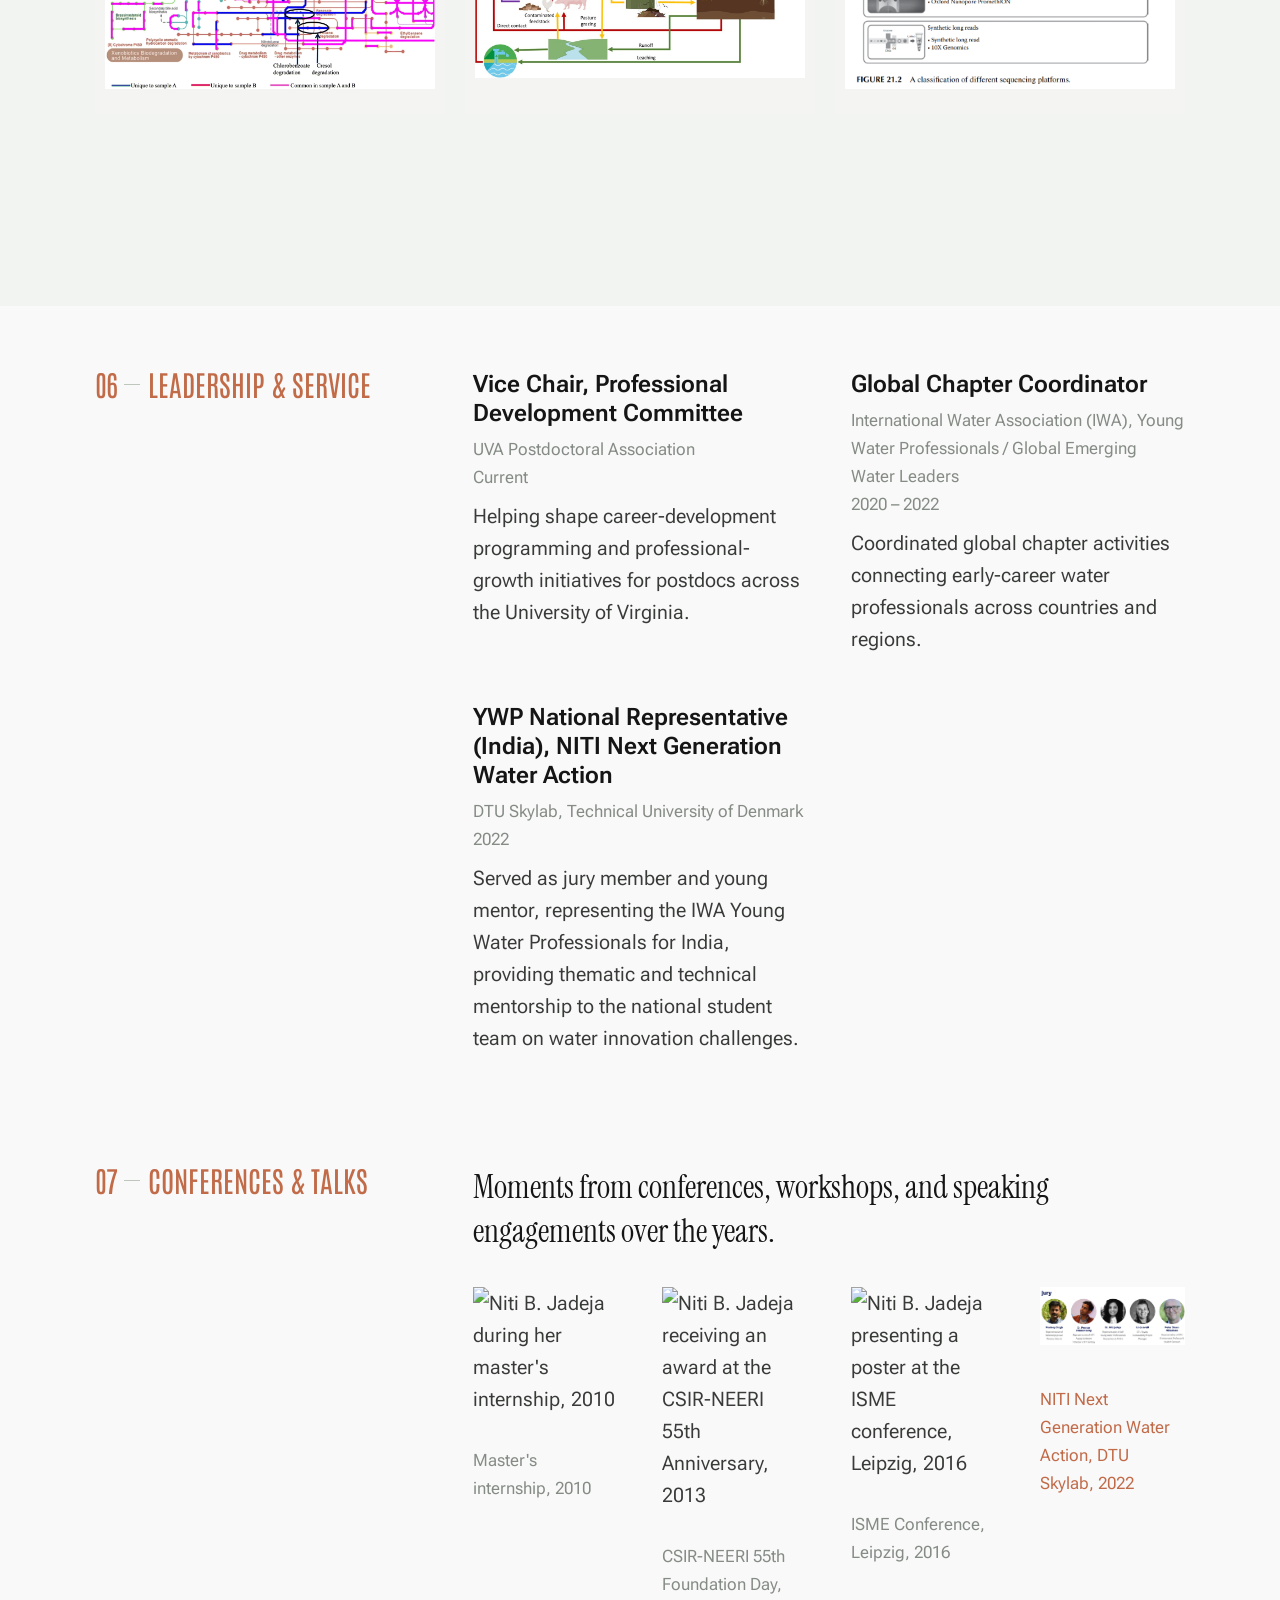
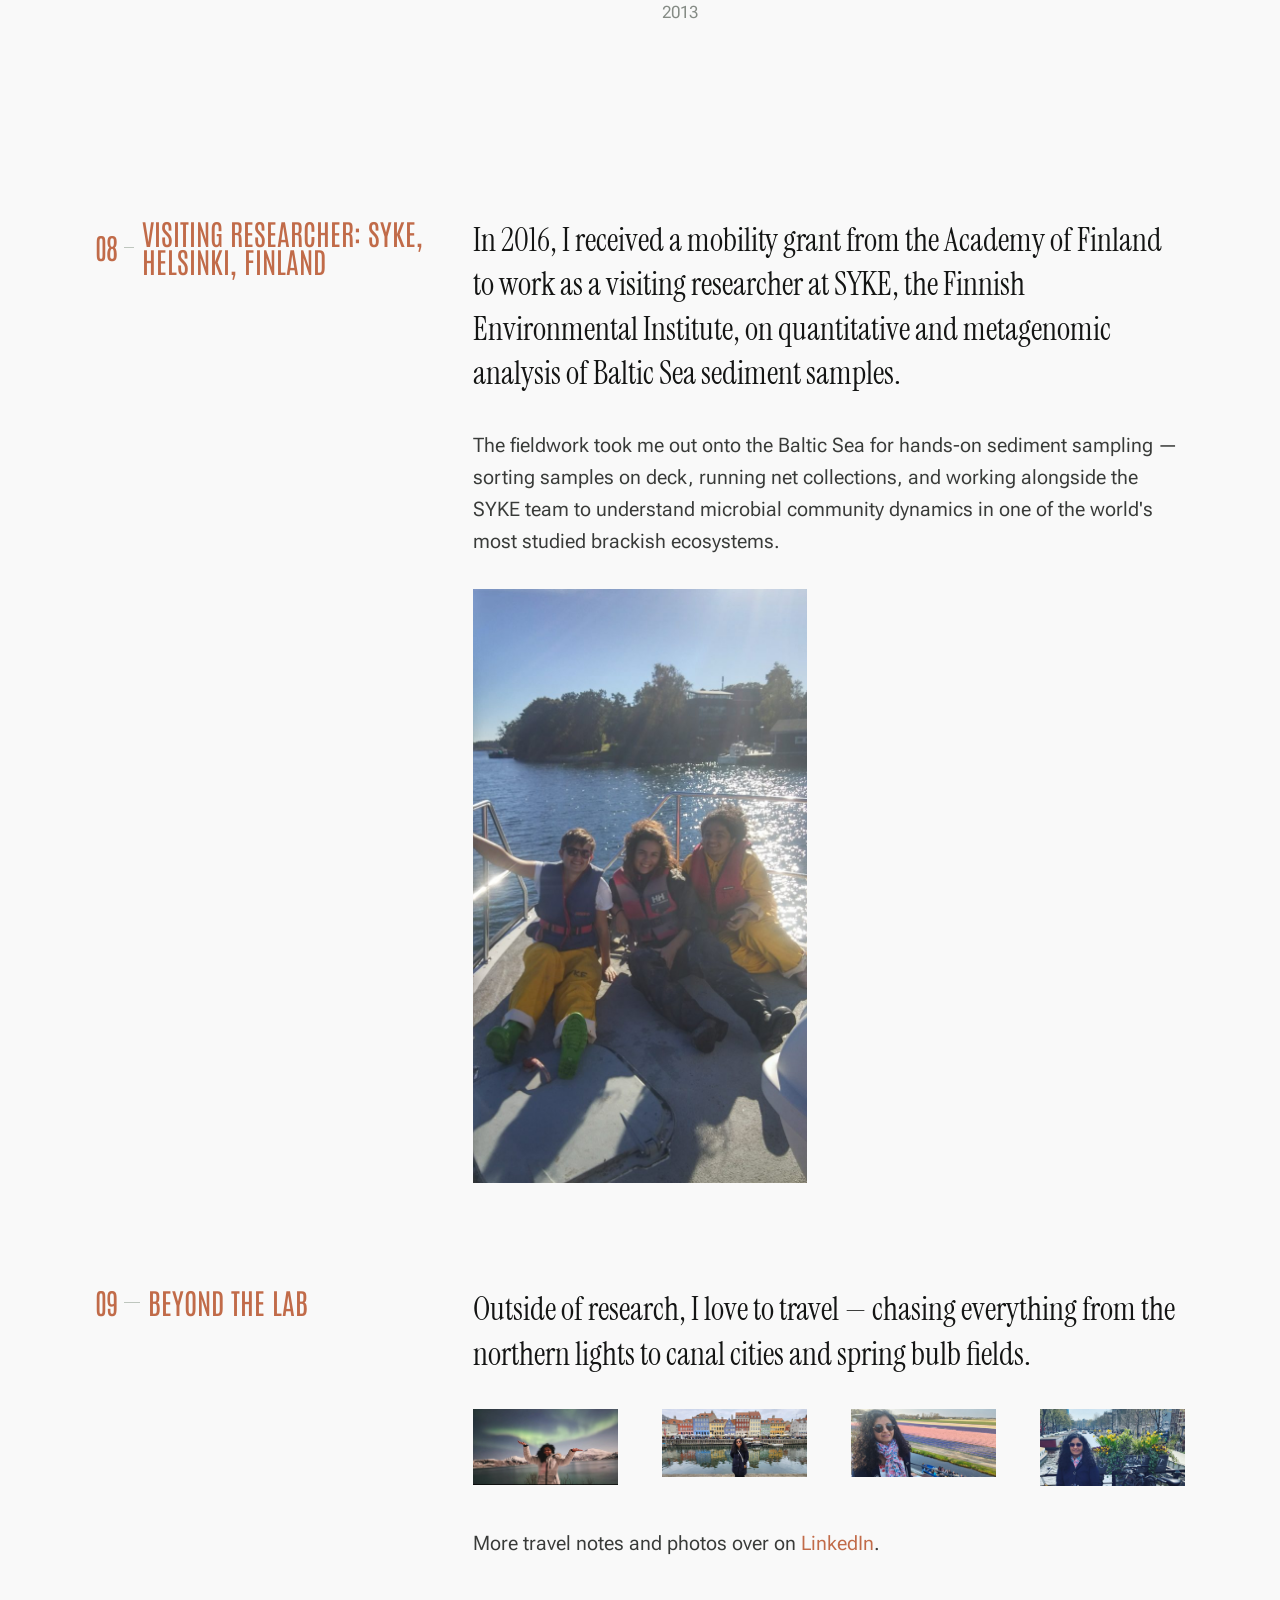
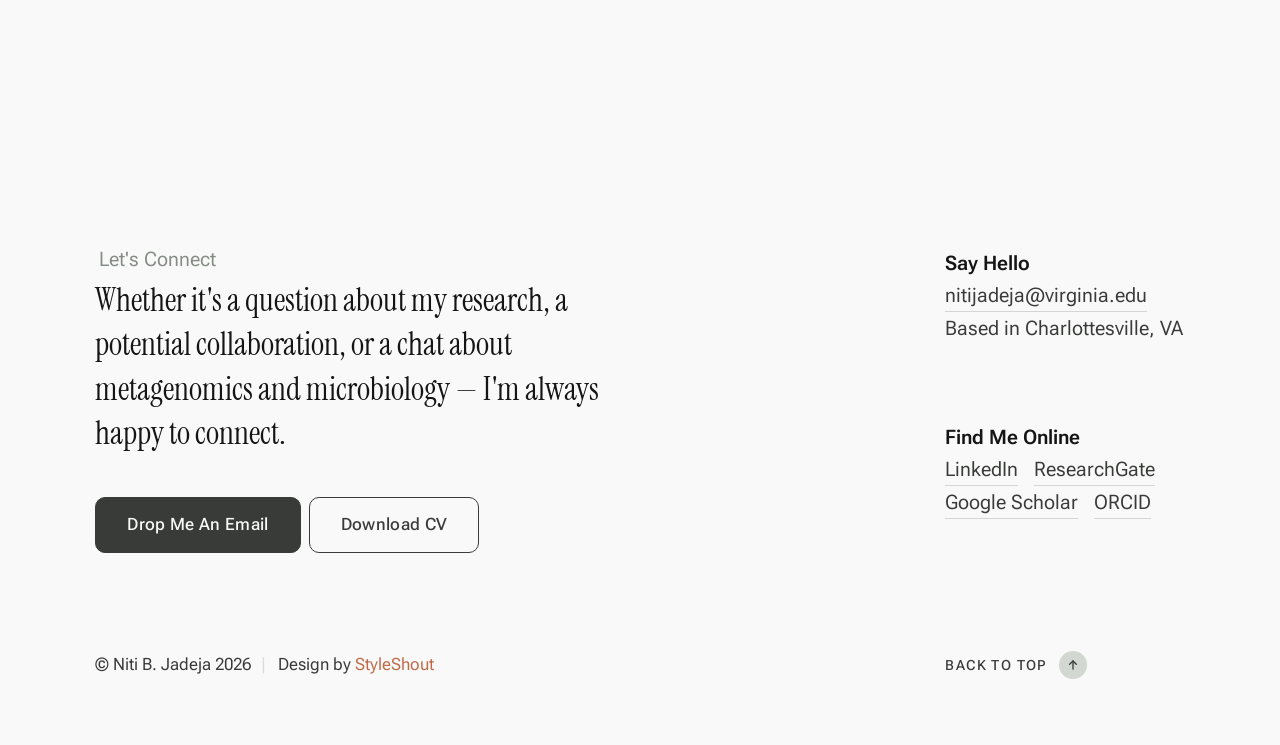
==== commit dba506f7: "Add files via upload" ====
--- a/index.html
+++ b/index.html
@@ -546,7 +546,7 @@
                                 <p class="info-card__date">2022</p>
                             </div>
                             <p class="info-card__desc">
-                            Served as the IWA Young Water Professionals representative for India, providing thematic and technical mentorship to the national student team on water innovation challenges.
+                            Served as jury member and young mentor, representing the IWA Young Water Professionals for India, providing thematic and technical mentorship to the national student team on water innovation challenges.
                             </p>
                         </div>
                     </div>
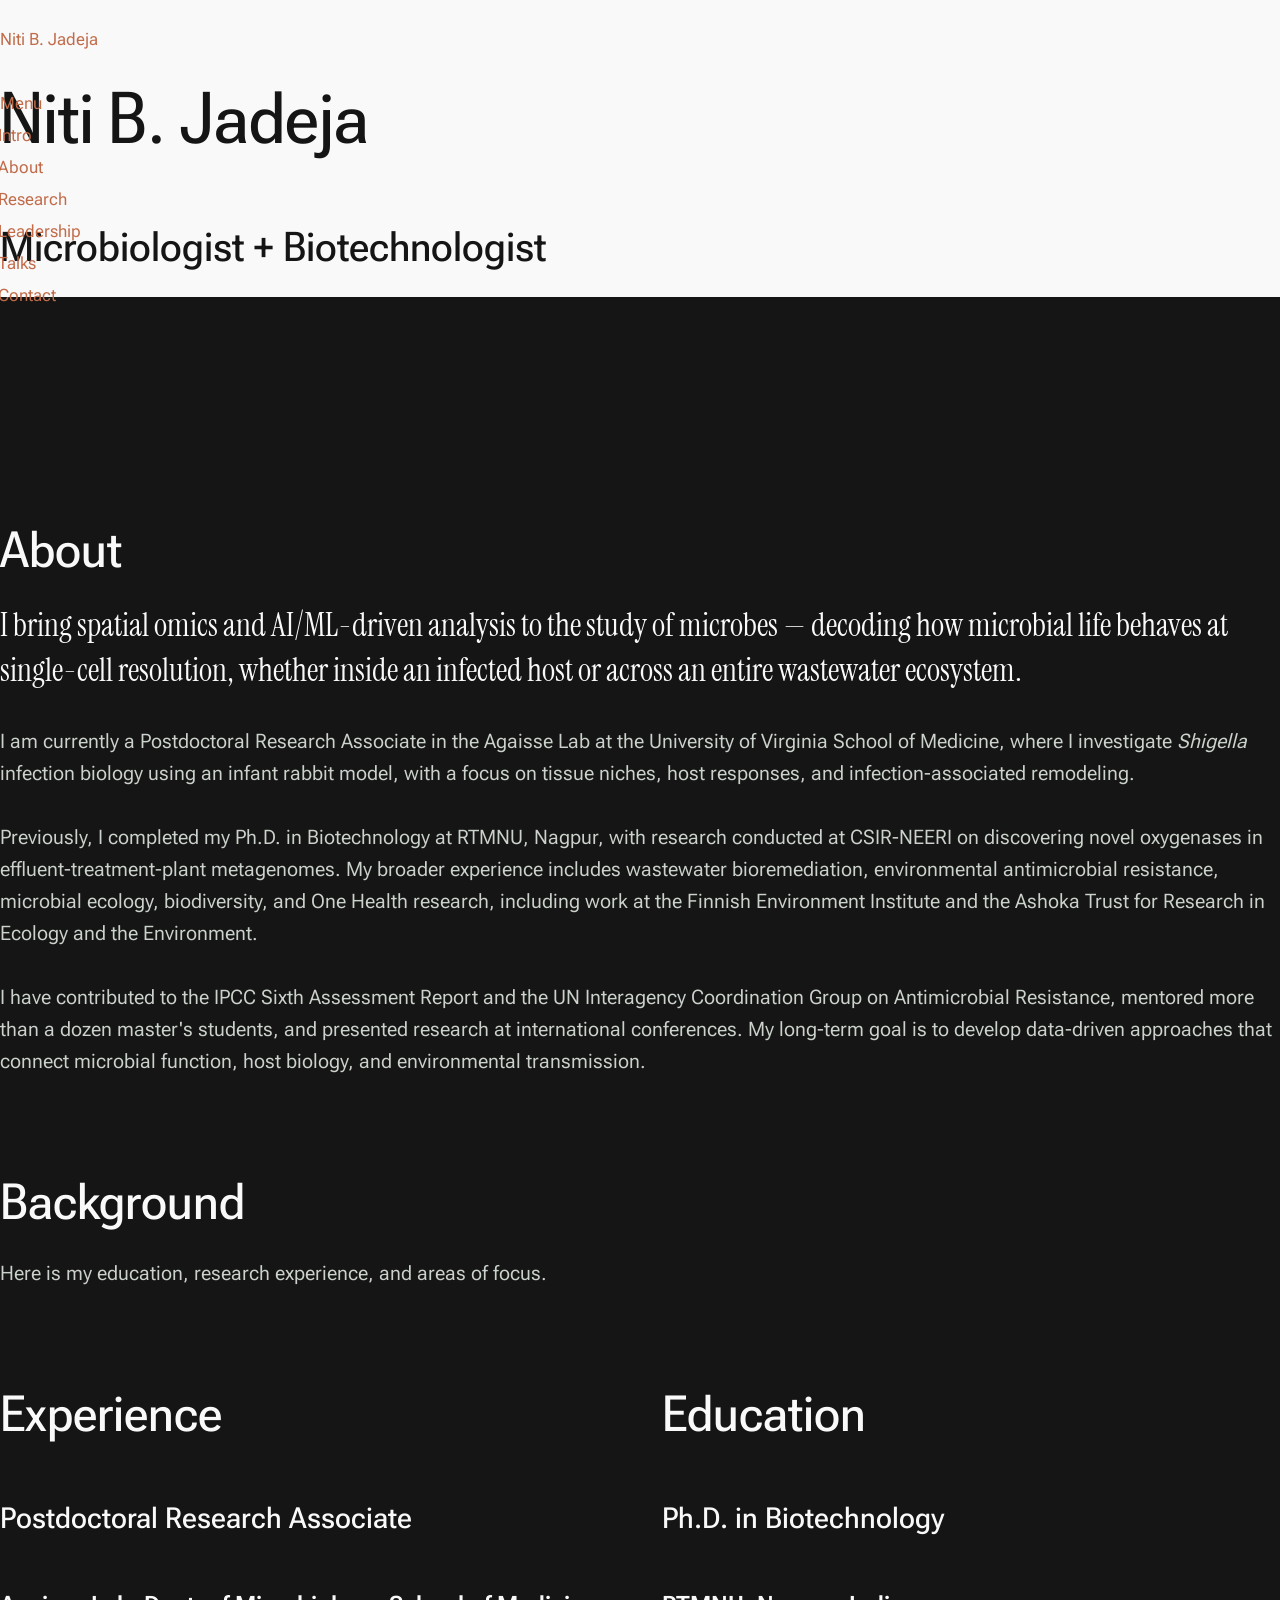
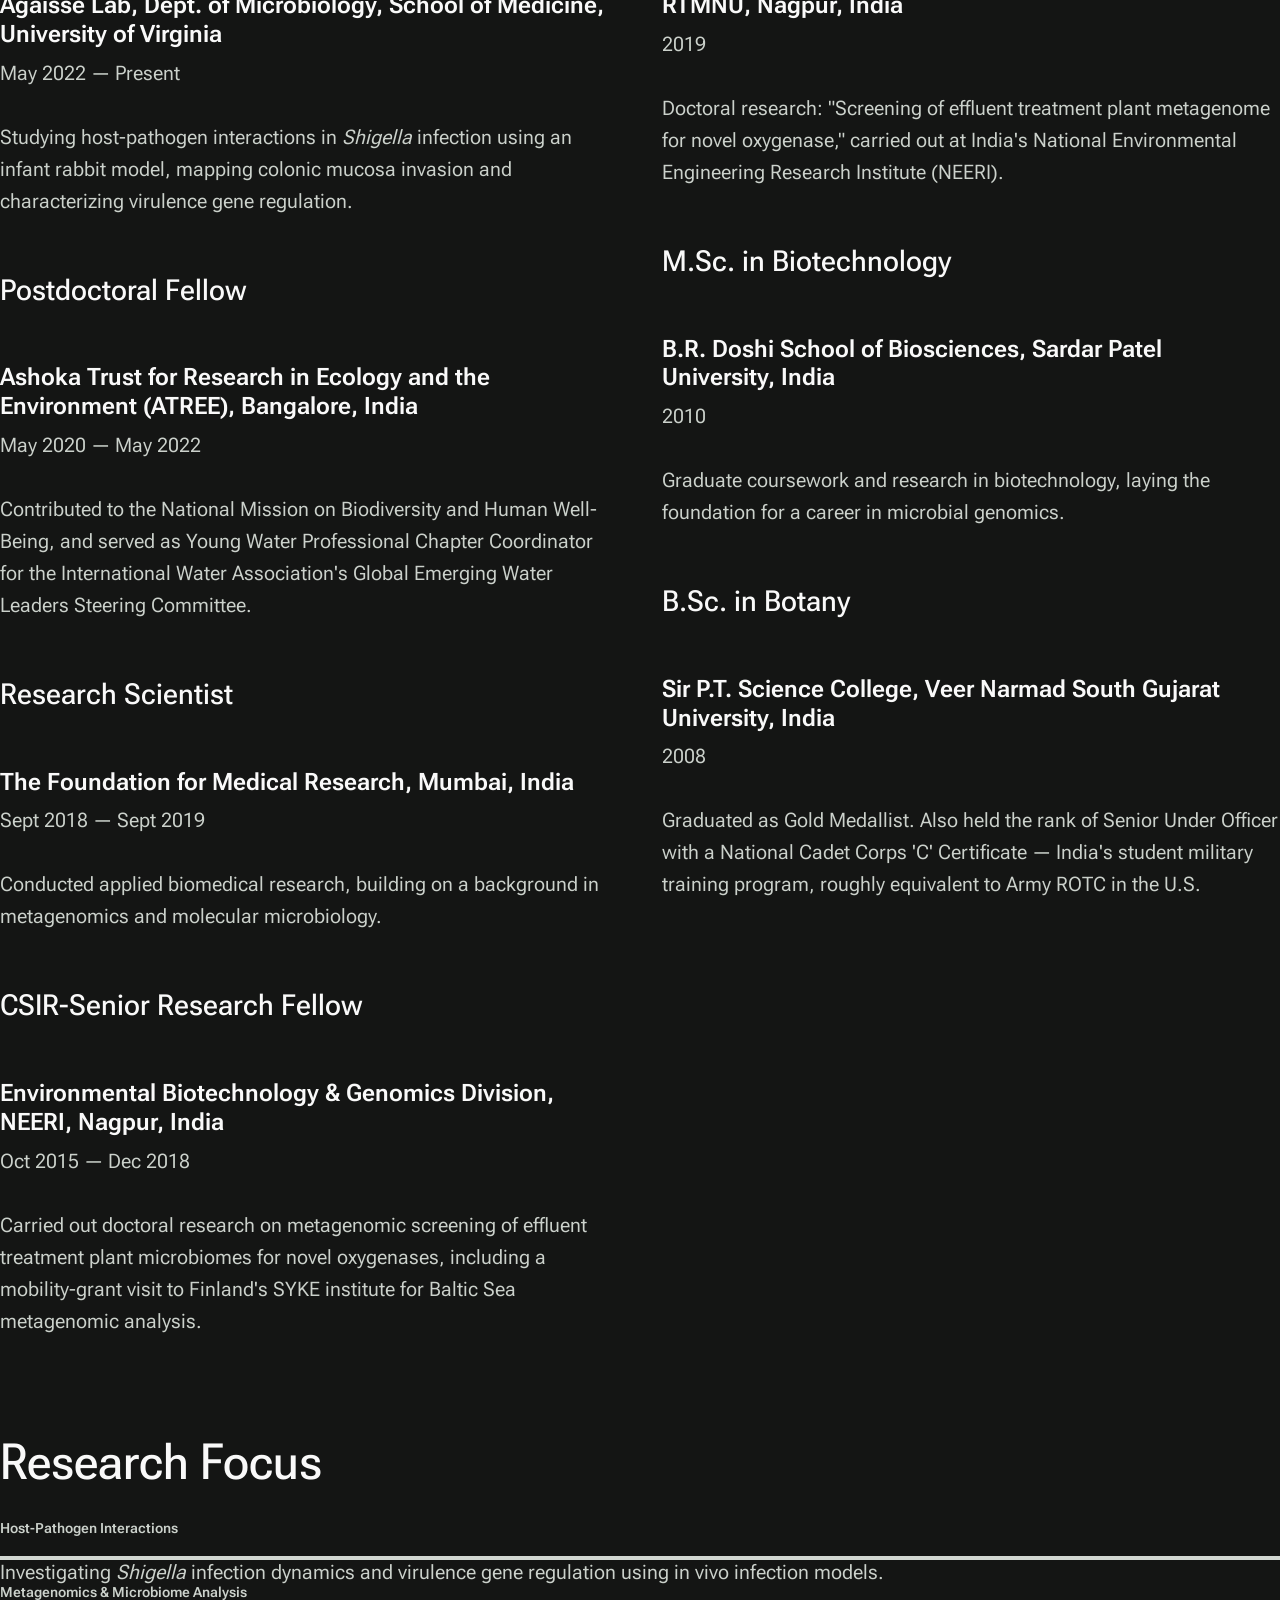
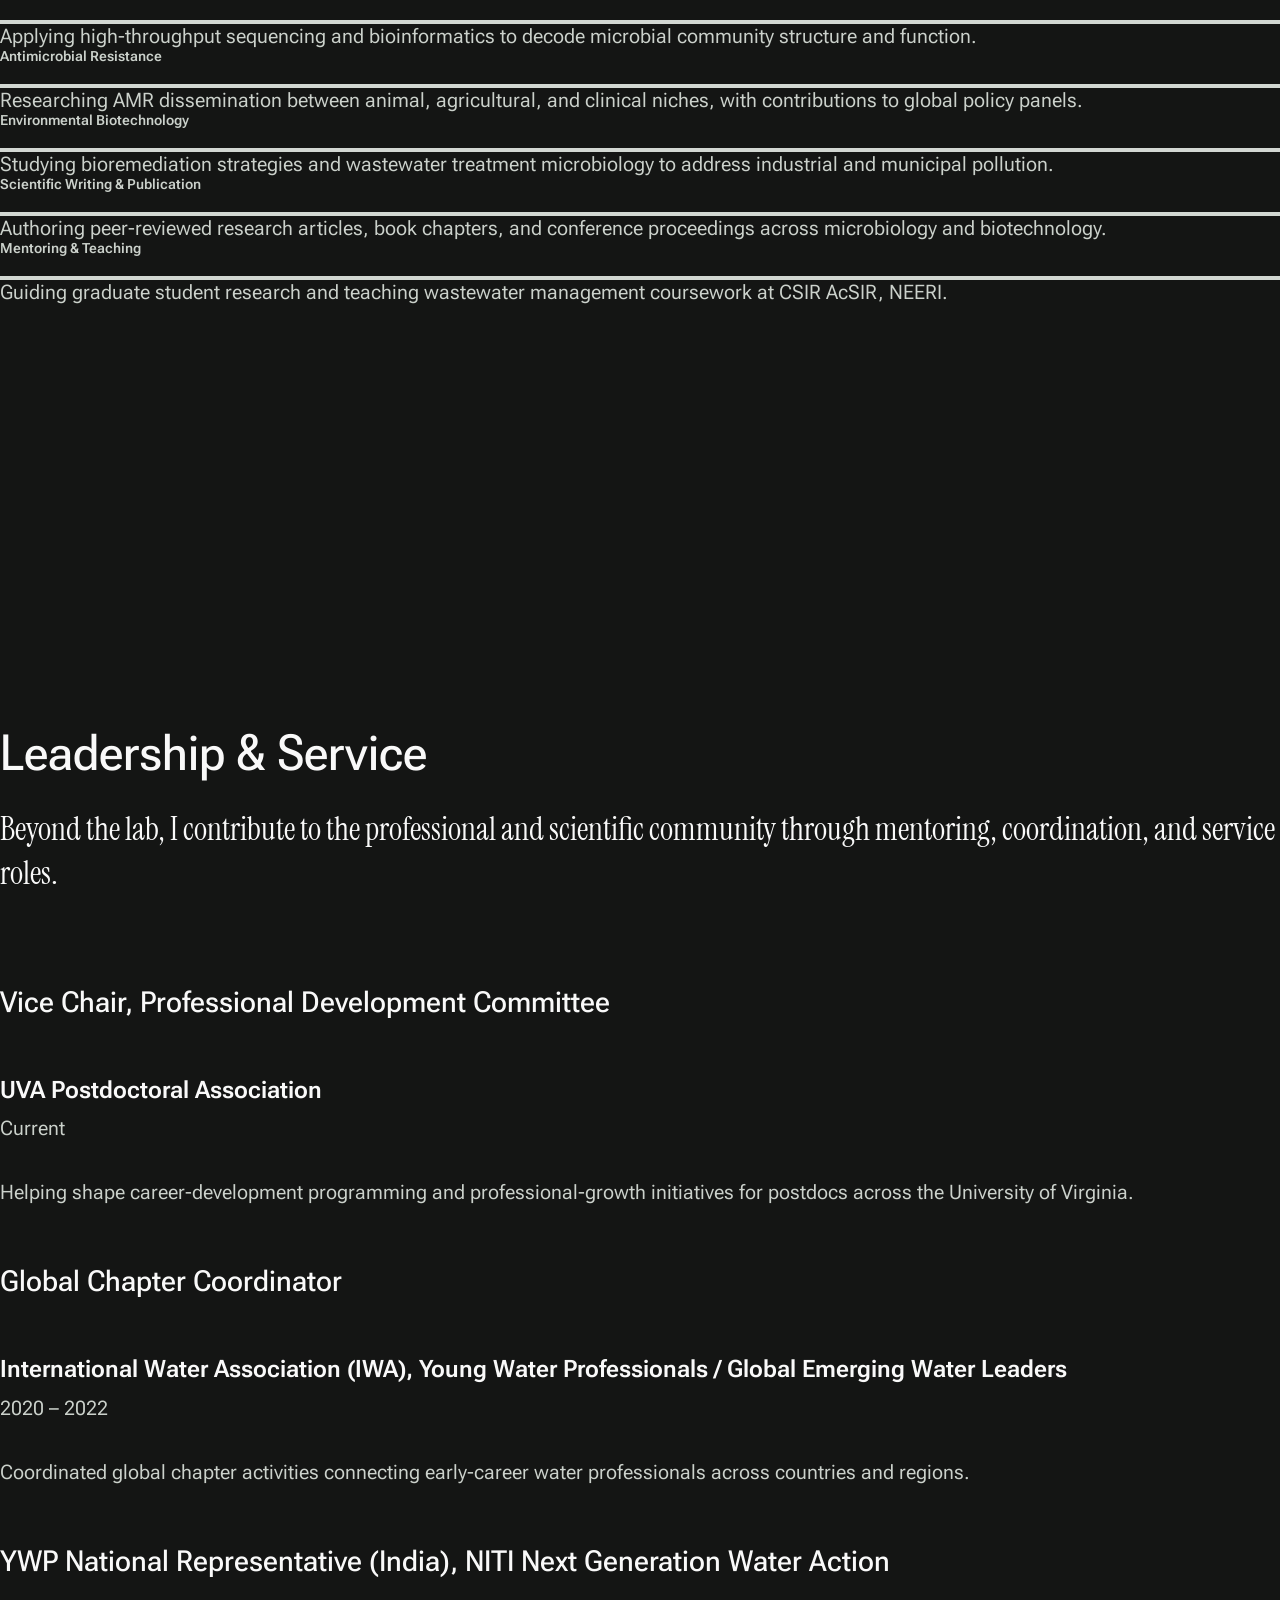
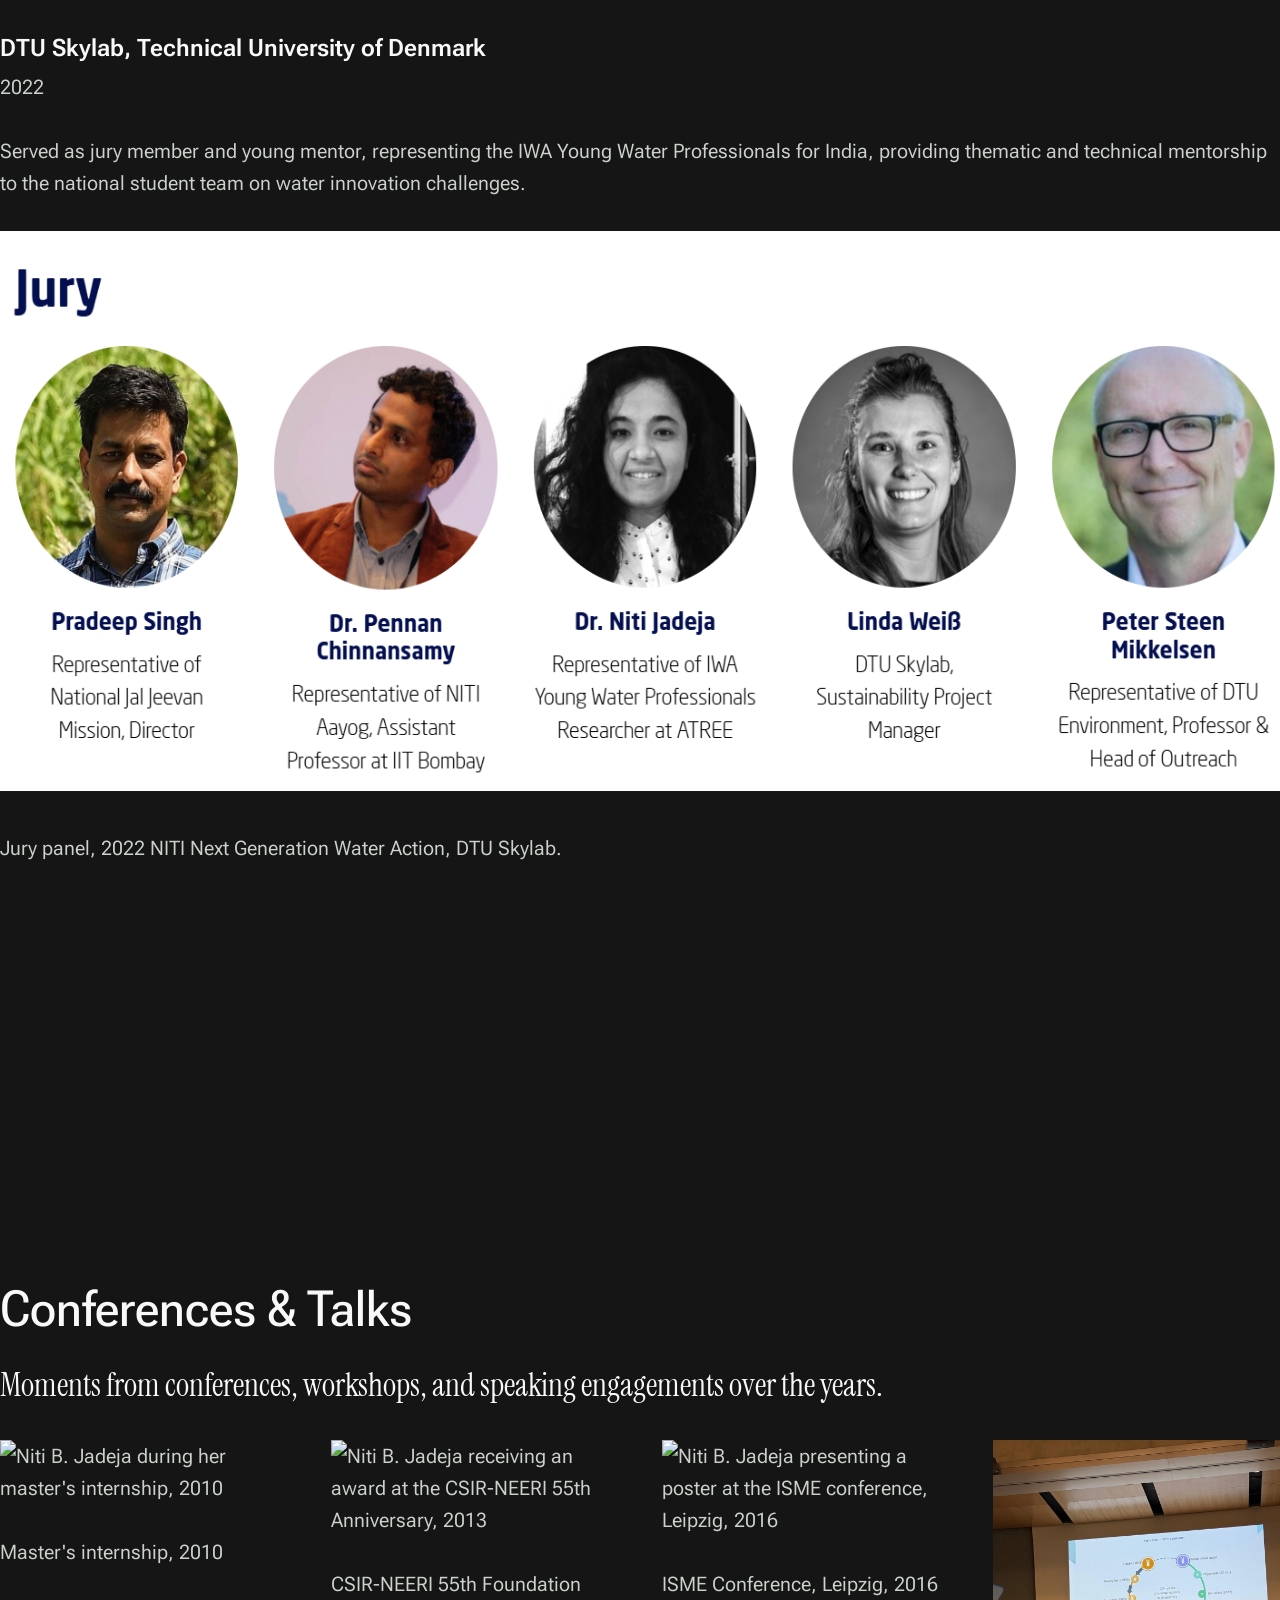
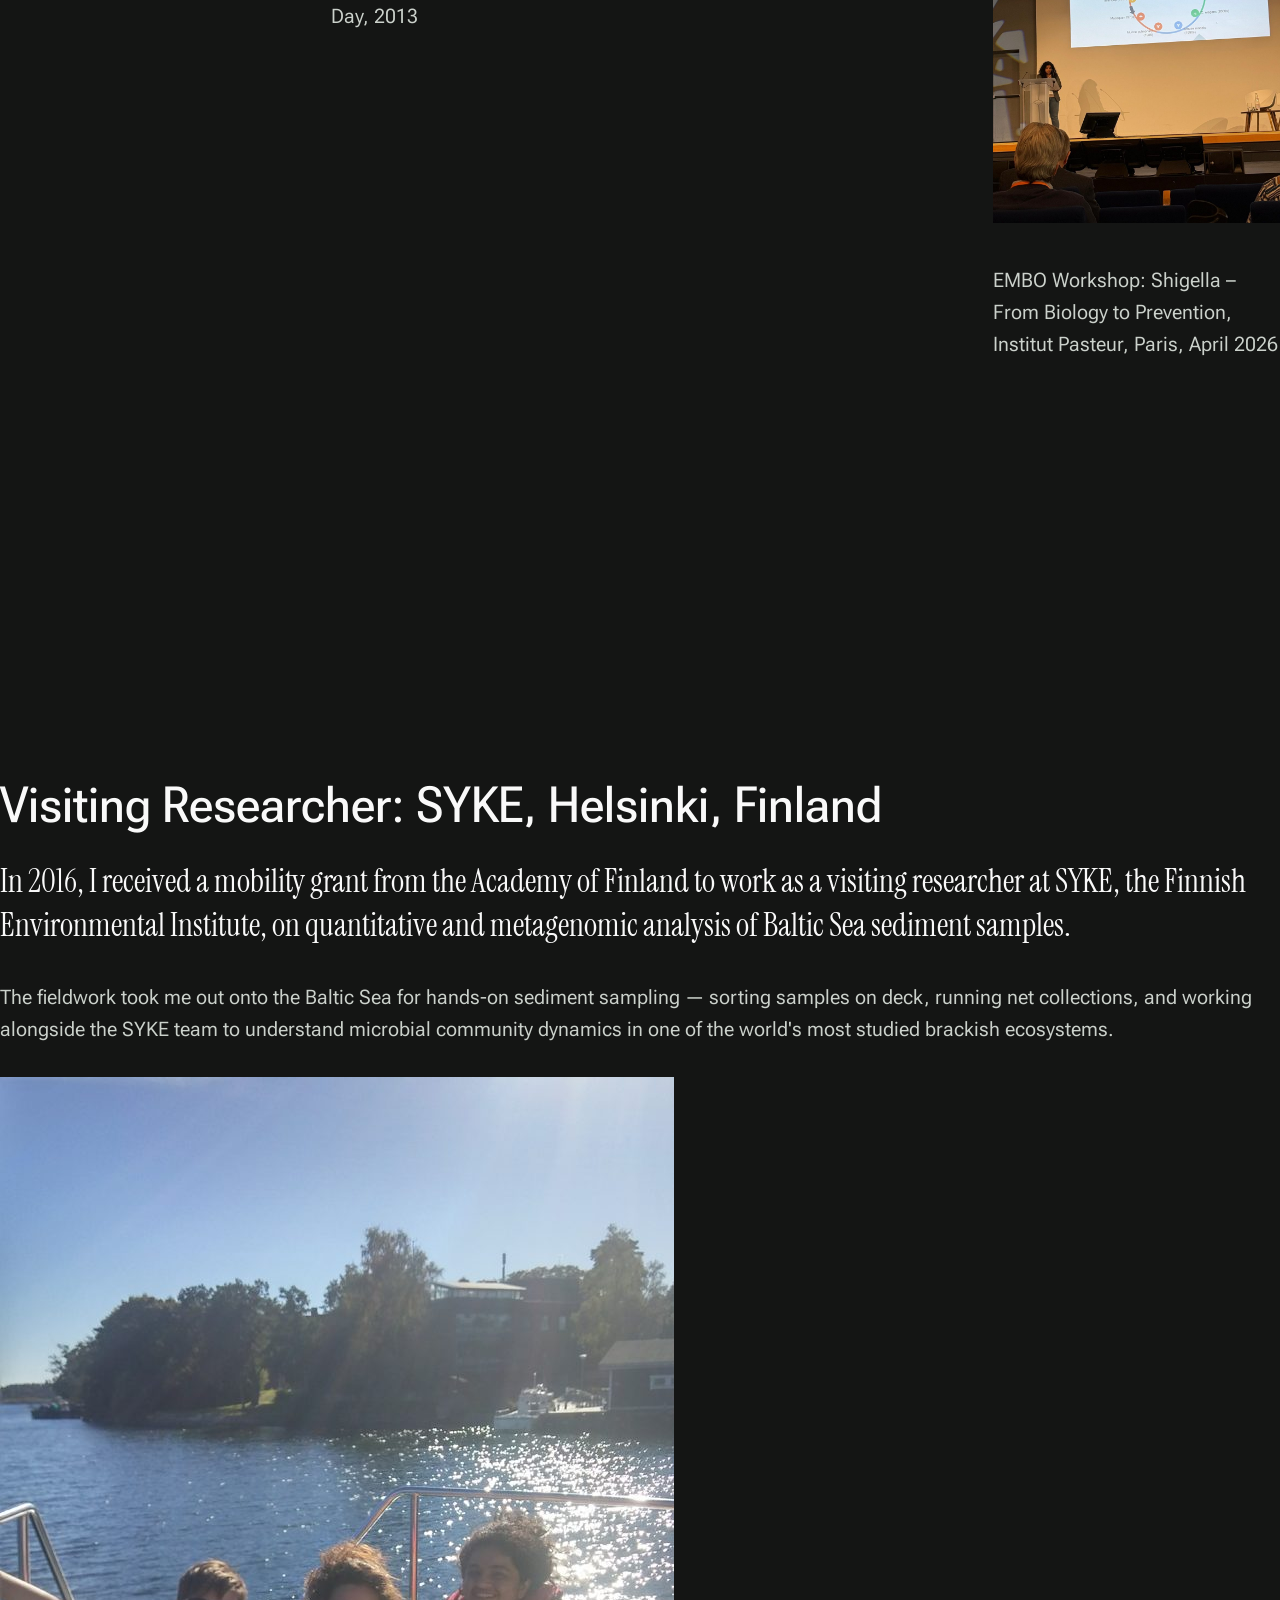
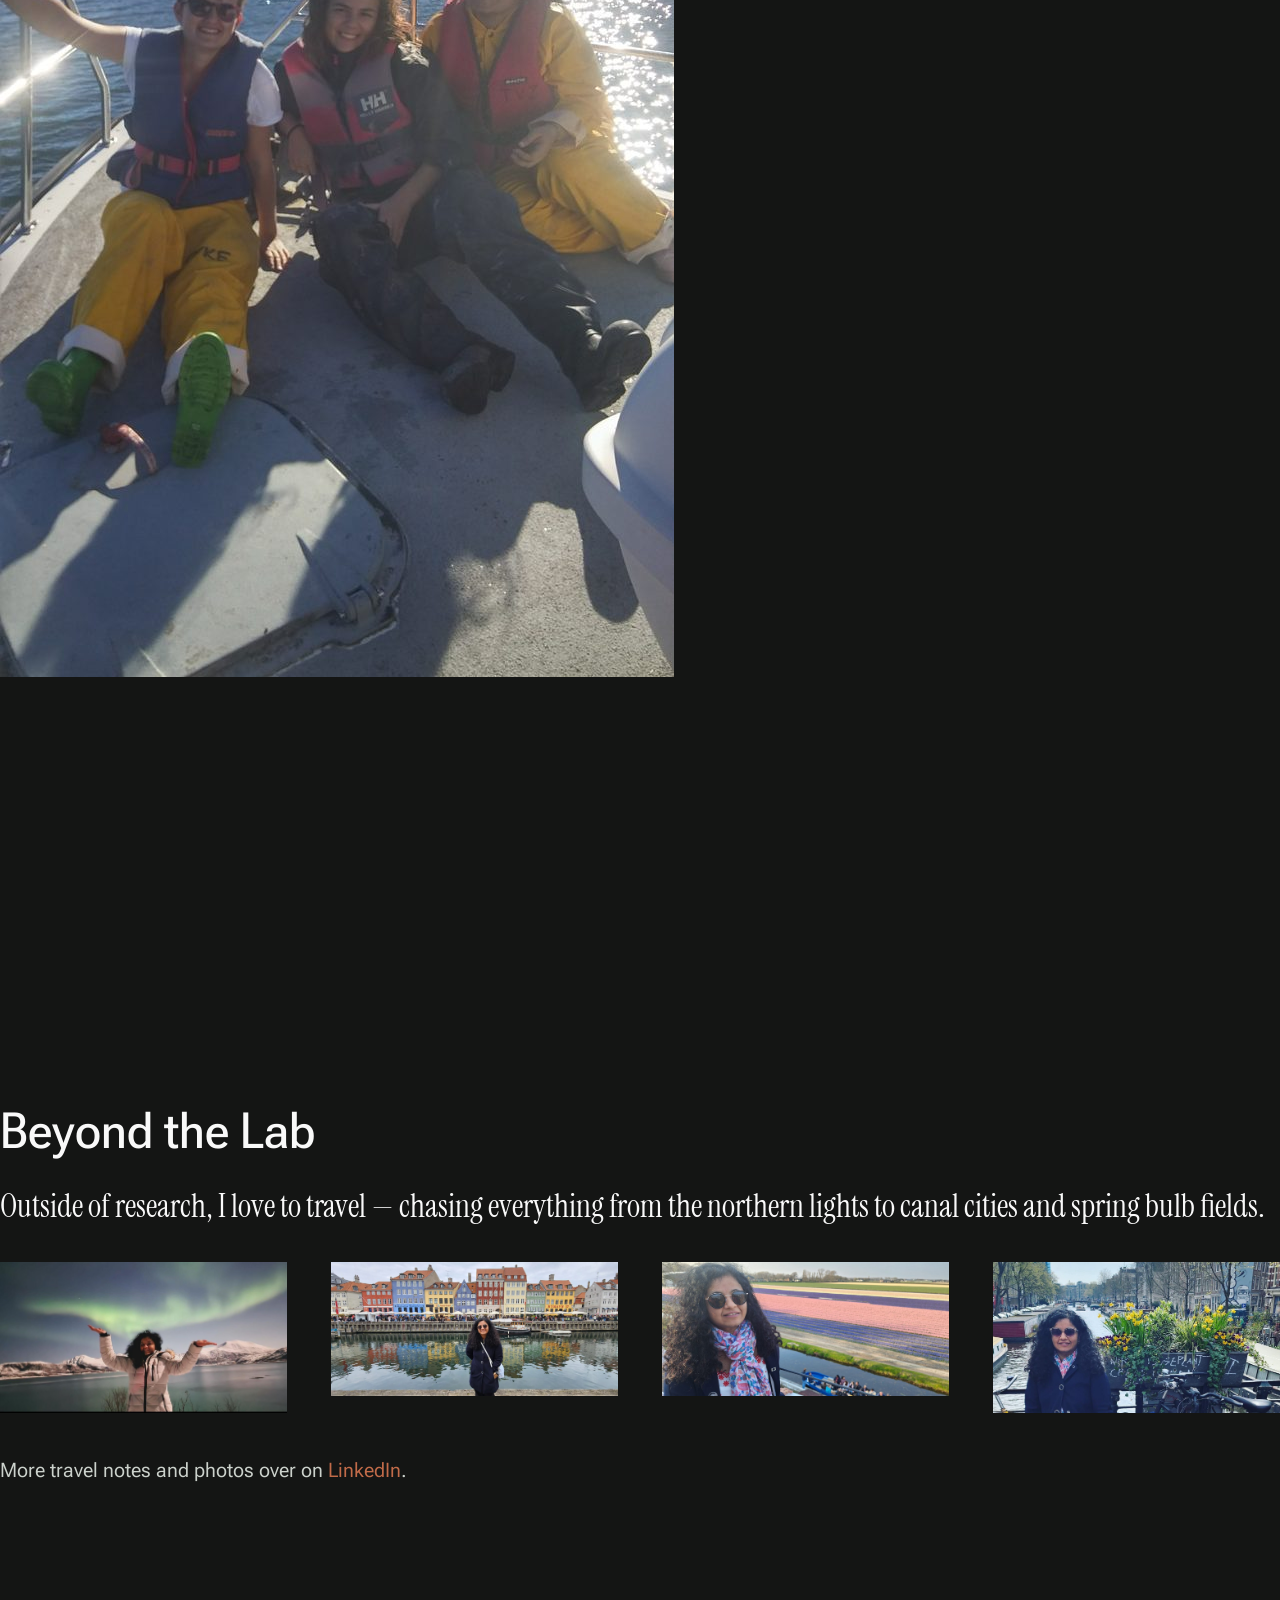
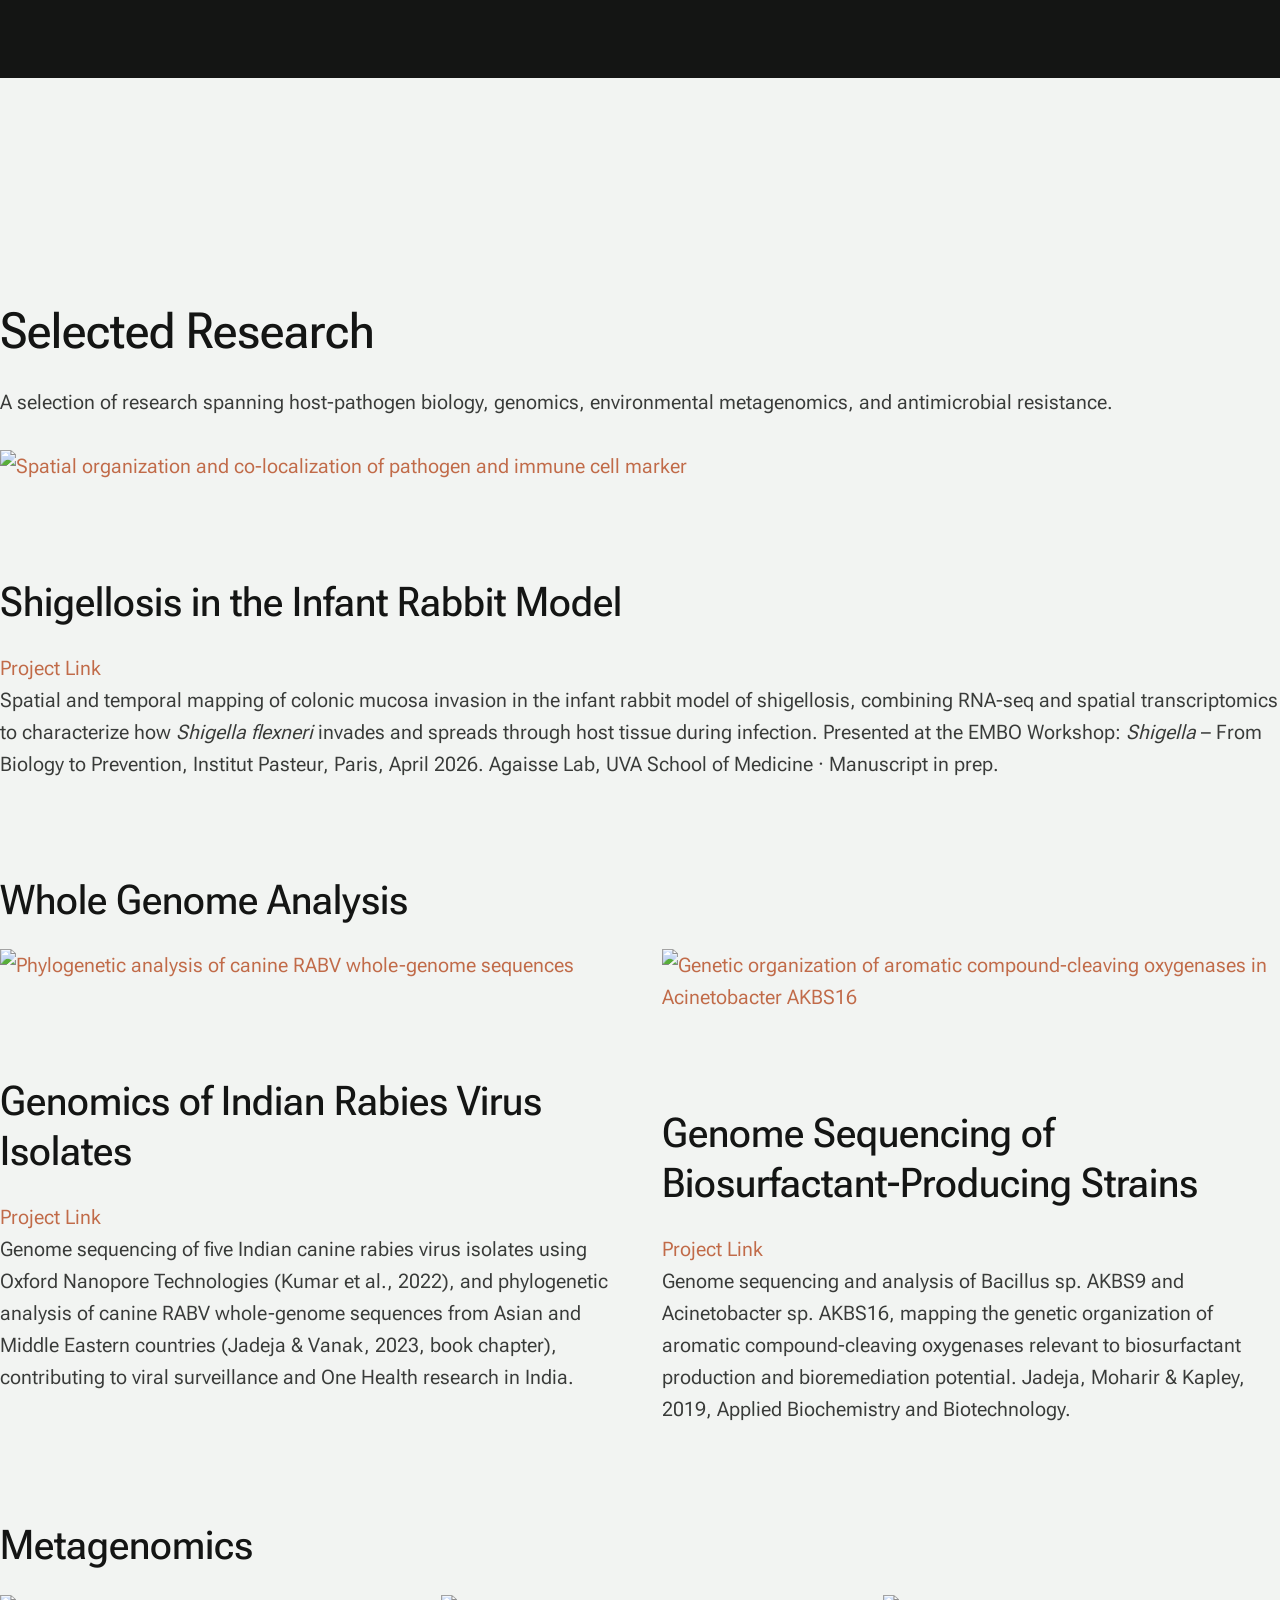
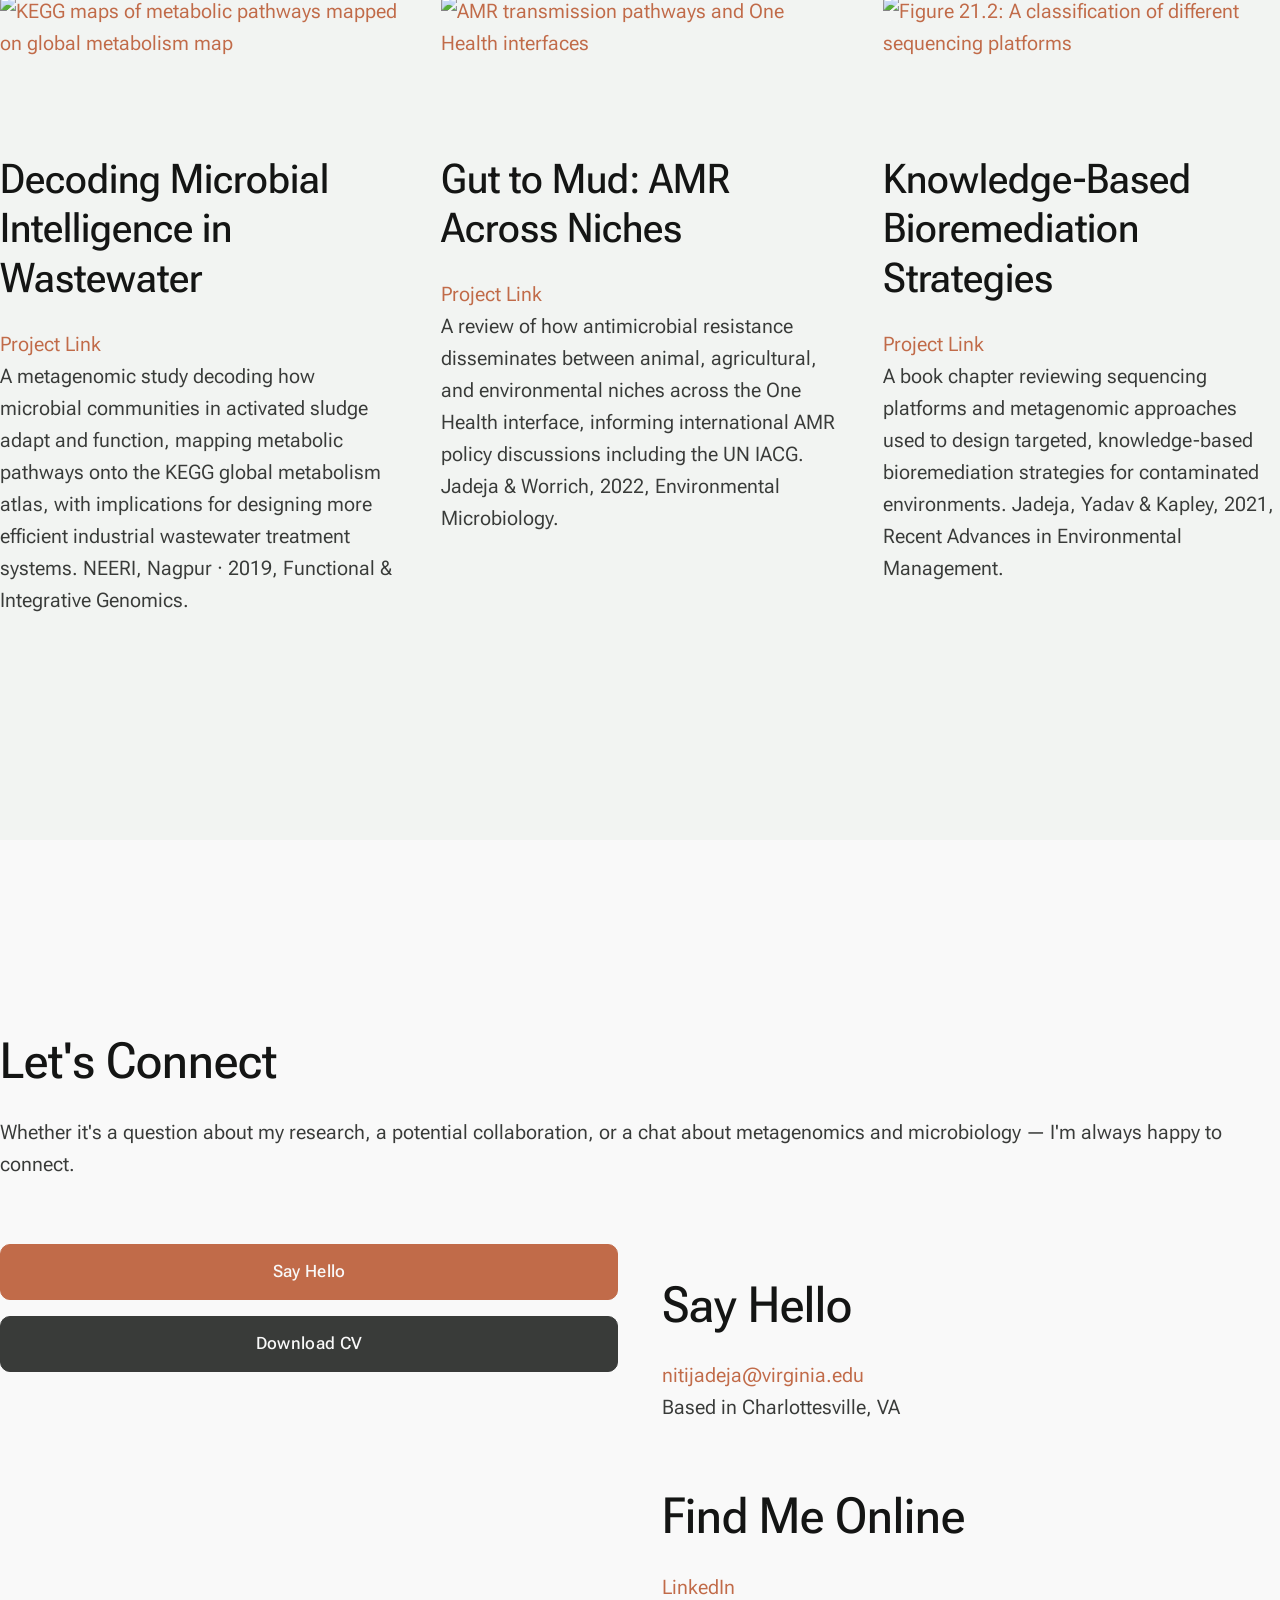
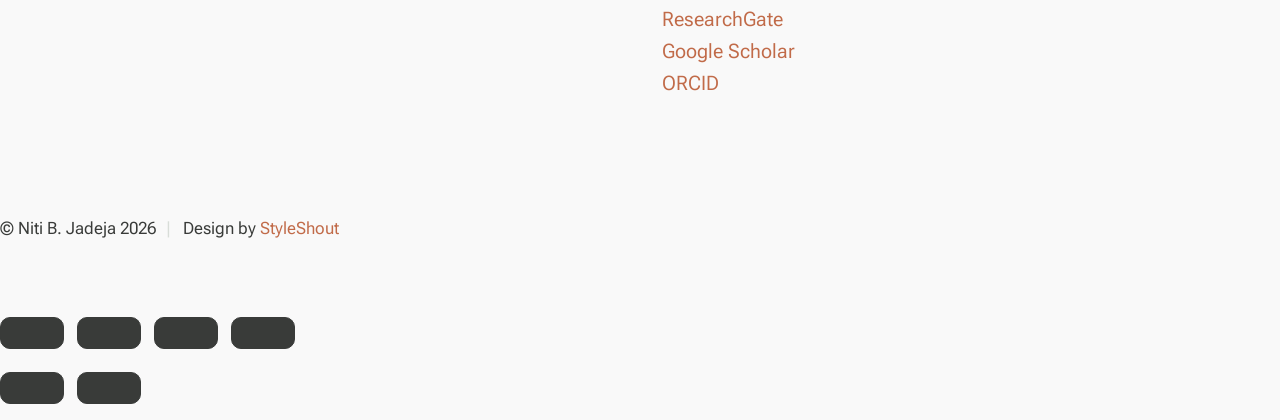
==== commit ab1d6306: "Add files via upload" ====
--- a/index.html
+++ b/index.html
@@ -20,737 +20,731 @@
 
     <!-- favicons
     ================================================== -->
-    <link rel="apple-touch-icon" sizes="180x180" href="apple-touch-icon.png">
-    <link rel="icon" type="image/png" sizes="32x32" href="favicon-32x32.png">
-    <link rel="icon" type="image/png" sizes="16x16" href="favicon-16x16.png">
+    <link rel="apple-touch-icon" sizes="180x180" href="s-website-icon.jpeg">
+    <link rel="icon" type="image/png" sizes="32x32" href="s-website-icon.jpeg">
+    <link rel="icon" type="image/png" sizes="16x16" href="s-website-icon.jpeg">
     <link rel="manifest" href="site.webmanifest">
 
 </head>
 
+
 <body id="top">
-    
+
+
     <!-- preloader
     ================================================== -->
     <div id="preloader">
-        <div id="loader" class="dots-fade">
-            <div></div>
-            <div></div>
-            <div></div>
-        </div>
+        <div id="loader" class="line"></div>
     </div>
+
 
     <!-- page wrap
     ================================================== -->
-    <div id="page" class="s-pagewrap is-home">
+    <div id="page" class="s-pagewrap">
 
 
         <!-- # site header 
         ================================================== -->
-        <header class="s-header">
-
-            <div class="container s-header__content">
-                
-                <div class="s-header__block">
-                    <div class="header-brand">
-                        <a class="header-brand__link" href="index.html">
-                            <img class="header-brand__avatar" src="images/header-avatar.jpg" alt="">
-                            <span class="header-brand__text">Niti B. Jadeja</span>
-                        </a>
-                    </div>
-                    <a class="header-menu-toggle" href="#0"><span>Menu</span></a>
-                </div> <!-- end s-header__block -->
-            
-                <nav class="header-nav">    
-                    <ul class="header-nav__links">
-                        <li class="current"><a class="smoothscroll" href="#intro">Intro</a></li>
-                        <li><a class="smoothscroll" href="#profile">Profile</a></li>
-                        <li><a class="smoothscroll" href="#works">Research</a></li>
-                        <li><a class="smoothscroll" href="#leadership">Leadership</a></li>
-                        <li><a class="smoothscroll" href="#talks">Talks</a></li>
-                        <li><a href="mailto:nitijadeja@virginia.edu">Say Hello</a></li>
-                    </ul> <!-- end header-nav__links -->                
-                </nav> <!-- end header-nav -->         
-            
-            </div> <!-- end s-header__content -->
+        <header id="masthead" class="s-header">
+
+             <div class="s-header__block">
+                <div class="s-header__branding">
+                    <p class="site-title">
+                        <a href="index.html" rel="home">Niti B. Jadeja</a>
+                    </p>
+                </div>
+
+                <a class="s-header__menu-toggle" href="#0"><span>Menu</span></a>
+            </div> <!-- end s-header__block -->
+
+            <div class="row s-header__nav-wrap">
+
+                <nav class="s-header__nav">
+                    <ul>
+                        <li class="current"><a href="#intro" class="smoothscroll">Intro</a></li>
+                        <li><a href="#about" class="smoothscroll">About</a></li>
+                        <li><a href="#works" class="smoothscroll">Research</a></li>
+                        <li><a href="#leadership" class="smoothscroll">Leadership</a></li>
+                        <li><a href="#talks" class="smoothscroll">Talks</a></li>
+                        <li><a href="#colophon" class="smoothscroll">Contact</a></li>
+                    </ul>
+                </nav> <!-- end s-header__nav -->
+
+            </div> <!-- end s-header__nav-wrap -->
 
         </header> <!-- end s-header -->
 
 
-        <!-- # intro
-        ================================================== -->
-        <section id="intro" class="s-intro target-section">
-
-            <div class="container s-intro__inner">
-
-                <div class="row intro-content-wrap">  
-                    <div class="column xl-11 intro-content">
-                        <div class="intro-content__overline">Microbial Genomics, Spatial Biology, and Computational Approaches for Understanding Infection and Environmental Health</div>
-                        <h1 class="intro-content__big-type">
-                            <span class="intro-content__text">Niti B. Jadeja</span>
+        <!-- intro
+        ================================================== -->
+        <section id="intro" class="s-intro">
+
+            <div class="row">
+                <div class="column lg-12 s-intro__content">
+
+                    <div class="s-intro__text">
+                        <h1 class="s-intro__text-huge animate-on-load">
+                            Niti B. Jadeja
                         </h1>
-                        <p class="intro-content__desc lead">
-                            Hello, I'm Niti B. Jadeja, a Postdoctoral Research Associate at the University of Virginia,
-                            studying host-pathogen interactions in bacterial infections. With over 15 years of research
-                            experience spanning metagenomics, environmental biotechnology, and infectious disease biology,
-                            I've worked across labs in India, Europe, and the United States.
-                        </p>
-                    </div> <!-- end intro-main -->               
-                </div> <!-- end intro-main-wrap -->
-
-            </div> <!-- end s-intro__inner -->   
-            
-            <a class="intro-scroll smoothscroll" href="#profile">
-                <div class="intro-scroll__text">Scroll</div>
-                <div class="intro-scroll__line"></div>
-            </a> <!-- end intro-scroll -->
+                        <h3 class="animate-on-load">Microbiologist <span>+</span> Biotechnologist</h3>
+                    </div>
+
+                    <div class="s-intro__bg"></div>
+
+                </div>
+            </div>
 
         </section> <!-- end s-intro -->
 
-        <!-- # profile
-        ================================================== -->
-        <section id="profile" class="s-profile target-section">
-
-            <div id="profile-about" class="s-about">
-
-                <div class="s-about__inner container">
-
-                    <div class="grid-block">
-
-                        <div class="grid-block__item s-about__header">
-                            <h2 data-num="01" class="section-title">About</h2>
-                        </div> <!--end s-about__header -->
-
-                        <div class="grid-block__item s-about__media">
-                            <figure class="about-profile-pic">
-                                <img src="images/profile-pic.jpg" srcset="images/profile-pic.jpg 1x, 
-                                          images/profile-pic@2x.jpg 2x" alt="Niti B. Jadeja Profile Picture">
-                            </figure>
-                        </div> <!--end s-about__media -->
-
-                        <div class="grid-block__item s-about__intro">
-                            <p class="lead">
-                            I study how microbes adapt to complex environments&mdash;from intracellular niches in infected tissues to diverse microbial communities in wastewater ecosystems. My work combines microbial genomics, metagenomics, spatial biology, and computational analysis to understand host&ndash;microbe interactions, microbial evolution, and environmental health.
-                            </p>
-                        </div> <!--end s-about__intro -->
-
-                        <div class="grid-block__item s-about__main">
-                            <p>
+
+        <!-- about
+        ================================================== -->
+        <section id="about" class="s-about">
+
+
+            <div class="s-about__block s-about__intro">
+
+                <div class="row">
+                    <div class="column lg-12">
+                        <h2 class="text-pretitle animate-on-load">About</h2>
+    
+                        <p class="attention-getter animate-on-load">
+                            I bring spatial omics and AI/ML-driven analysis to the study of microbes &mdash; decoding how microbial life behaves at single-cell resolution, whether inside an infected host or across an entire wastewater ecosystem.
+                        </p>
+
+                        <p class="animate-on-load">
                             I am currently a Postdoctoral Research Associate in the Agaisse Lab at the University of Virginia School of Medicine, where I investigate <em>Shigella</em> infection biology using an infant rabbit model, with a focus on tissue niches, host responses, and infection-associated remodeling.
-                            </p>
-
-                            <p>
+                        </p>
+
+                        <p class="animate-on-load">
                             Previously, I completed my Ph.D. in Biotechnology at RTMNU, Nagpur, with research conducted at CSIR-NEERI on discovering novel oxygenases in effluent-treatment-plant metagenomes. My broader experience includes wastewater bioremediation, environmental antimicrobial resistance, microbial ecology, biodiversity, and One Health research, including work at the Finnish Environment Institute and the Ashoka Trust for Research in Ecology and the Environment.
-                            </p>
-
-                            <p>
+                        </p>
+
+                        <p class="animate-on-load">
                             I have contributed to the IPCC Sixth Assessment Report and the UN Interagency Coordination Group on Antimicrobial Resistance, mentored more than a dozen master's students, and presented research at international conferences. My long-term goal is to develop data-driven approaches that connect microbial function, host biology, and environmental transmission.
-                            </p>
-
-                            <div class="available-block-wrap">
-                                <div class="available-block pulse">
-                                    <div class="dot"></div>
-                                    <span class="available-text">Open to Research Collaborations</span>
-                                </div> 
-                            </div> <!--end available-block-wrap -->                            
-                        </div> <!--end s-about__main -->
-
-                    </div> <!--end grid-block -->
-
-                </div> <!-- end s-about__inner -->
-
-            </div> <!--end s-about -->   
-
-            <div id="profile-experience" class="s-profile-block s-profile-block--start work-experience container">
-
-                <div class="row s-profile-block__content">
-
-                    <div class="column xl-4 md-12 s-profile-block__content-start">
-                       <h2 data-num="02" class="section-title">Experience</h2> 
-                    </div> <!-- end s-profile-block__content-start -->
-
-                    <div class="column xl-8 md-12 s-profile-block__content-end">
-                        <div class="grid-cols info-list">
-                            <div class="grid-cols__column info-card info-card--work">
-                                <div class="info-card__header">
-                                    <h5 class="info-card__title">Postdoctoral Research Associate</h5>
-                                    <p class="info-card__entity">Agaisse Lab, Dept. of Microbiology, School of Medicine, University of Virginia</p>
-                                    <p class="info-card__date">May 2022 — Present</p>
-                                </div>
-                                <p class="info-card__desc">
-                                Studying host-pathogen interactions in <em>Shigella</em> infection using an infant rabbit model, mapping colonic mucosa invasion and characterizing virulence gene regulation.
-                                </p>
-                            </div>
-                            <div class="grid-cols__column info-card info-card--work">
-                                <div class="info-card__header">
-                                    <h5 class="info-card__title">Postdoctoral Fellow</h5>
-                                    <p class="info-card__entity">Ashoka Trust for Research in Ecology and the Environment (ATREE), Bangalore, India</p>
-                                    <p class="info-card__date">May 2020 — May 2022</p>
-                                </div>
-                                <p class="info-card__desc">
-                                Contributed to the National Mission on Biodiversity and Human Well-Being, and served as Young Water Professional Chapter Coordinator for the International Water Association's Global Emerging Water Leaders Steering Committee.
-                                </p>
-                            </div>
-                            <div class="grid-cols__column info-card info-card--work">
-                                <div class="info-card__header">
-                                    <h5 class="info-card__title">Research Scientist</h5>
-                                    <p class="info-card__entity">The Foundation for Medical Research, Mumbai, India</p>
-                                    <p class="info-card__date">Sept 2018 — Sept 2019</p>
-                                </div>
-                                <p class="info-card__desc">
-                                Conducted applied biomedical research, building on a background in metagenomics and molecular microbiology.
-                                </p>
-                            </div>
-                            <div class="grid-cols__column info-card info-card--work">
-                                <div class="info-card__header">
-                                    <h5 class="info-card__title">CSIR-Senior Research Fellow</h5>
-                                    <p class="info-card__entity">Environmental Biotechnology &amp; Genomics Division, NEERI, Nagpur, India</p>
-                                    <p class="info-card__date">Oct 2015 — Dec 2018</p>
-                                </div>
-                                <p class="info-card__desc">
-                                Carried out doctoral research on metagenomic screening of effluent treatment plant microbiomes for novel oxygenases, including a mobility-grant visit to Finland's SYKE institute for Baltic Sea metagenomic analysis.
-                                </p>
-                            </div>  
+                        </p>
+                    </div>
+                </div>
+
+            </div> <!-- end s-about__intro -->
+
+
+            <div class="s-about__block s-about__career">
+
+                <div class="row s-about__career-header">
+                    <div class="column lg-12">
+                        <h2 class="text-pretitle">Background</h2>
+    
+                        <p class="text-huge-title">
+                        Here is my education, research experience, and areas of focus.
+                        </p>
+                    </div>
+                </div>
+
+                <div class="row s-about__timeline" data-animate-block>
+                    <div class="column lg-6 stack-on-900 s-about__timeline-section" data-animate-el>
+    
+                        <h2 class="text-subtitle">
+                            Experience
+                        </h2>
+    
+                        <div class="timeline">
+    
+                            <div class="timeline__block">
+                                <div class="timeline__bullet"></div>
+                                <div class="timeline__header">
+                                    <h4 class="timeline__title">Postdoctoral Research Associate</h4>
+                                    <h5 class="timeline__meta">Agaisse Lab, Dept. of Microbiology, School of Medicine, University of Virginia</h5>
+                                    <p class="timeline__timeframe">May 2022 &mdash; Present</p>
+                                </div>
+                                <div class="timeline__desc">
+                                    <p>
+                                        Studying host-pathogen interactions in <em>Shigella</em> infection using an infant rabbit model, mapping colonic mucosa invasion and characterizing virulence gene regulation.
+                                    </p>
+                                </div>
+                            </div>
+
+                            <div class="timeline__block">
+                                <div class="timeline__bullet"></div>
+                                <div class="timeline__header">
+                                    <h4 class="timeline__title">Postdoctoral Fellow</h4>
+                                    <h5 class="timeline__meta">Ashoka Trust for Research in Ecology and the Environment (ATREE), Bangalore, India</h5>
+                                    <p class="timeline__timeframe">May 2020 &mdash; May 2022</p>
+                                </div>
+                                <div class="timeline__desc">
+                                    <p>
+                                        Contributed to the National Mission on Biodiversity and Human Well-Being, and served as Young Water Professional Chapter Coordinator for the International Water Association's Global Emerging Water Leaders Steering Committee.
+                                    </p>
+                                </div>
+                            </div>
+
+                            <div class="timeline__block">
+                                <div class="timeline__bullet"></div>
+                                <div class="timeline__header">
+                                    <h4 class="timeline__title">Research Scientist</h4>
+                                    <h5 class="timeline__meta">The Foundation for Medical Research, Mumbai, India</h5>
+                                    <p class="timeline__timeframe">Sept 2018 &mdash; Sept 2019</p>
+                                </div>
+                                <div class="timeline__desc">
+                                    <p>
+                                        Conducted applied biomedical research, building on a background in metagenomics and molecular microbiology.
+                                    </p>
+                                </div>
+                            </div>
+
+                            <div class="timeline__block">
+                                <div class="timeline__bullet"></div>
+                                <div class="timeline__header">
+                                    <h4 class="timeline__title">CSIR-Senior Research Fellow</h4>
+                                    <h5 class="timeline__meta">Environmental Biotechnology &amp; Genomics Division, NEERI, Nagpur, India</h5>
+                                    <p class="timeline__timeframe">Oct 2015 &mdash; Dec 2018</p>
+                                </div>
+                                <div class="timeline__desc">
+                                    <p>
+                                        Carried out doctoral research on metagenomic screening of effluent treatment plant microbiomes for novel oxygenases, including a mobility-grant visit to Finland's SYKE institute for Baltic Sea metagenomic analysis.
+                                    </p>
+                                </div>
+                            </div>
+    
+                        </div> <!-- end timeline -->
+    
+                    </div> <!-- end s-about__timeline-section -->
+    
+                    <div class="column lg-6 stack-on-900 s-about__timeline-section" data-animate-el>
+    
+                        <h2 class="text-subtitle">
+                            Education
+                        </h2>
+    
+                        <div class="timeline">
+    
+                            <div class="timeline__block">
+                                <div class="timeline__bullet"></div>
+                                <div class="timeline__header">
+                                    <h4 class="timeline__title">Ph.D. in Biotechnology</h4>
+                                    <h5 class="timeline__meta">RTMNU, Nagpur, India</h5>
+                                    <p class="timeline__timeframe">2019</p>
+                                </div>
+                                <div class="timeline__desc">
+                                    <p>Doctoral research: "Screening of effluent treatment plant metagenome for novel oxygenase," carried out at India's National Environmental Engineering Research Institute (NEERI).</p>
+                                </div>
+                            </div>
+
+                            <div class="timeline__block">
+                                <div class="timeline__bullet"></div>
+                                <div class="timeline__header">
+                                    <h4 class="timeline__title">M.Sc. in Biotechnology</h4>
+                                    <h5 class="timeline__meta">B.R. Doshi School of Biosciences, Sardar Patel University, India</h5>
+                                    <p class="timeline__timeframe">2010</p>
+                                </div>
+                                <div class="timeline__desc">
+                                    <p>Graduate coursework and research in biotechnology, laying the foundation for a career in microbial genomics.</p>
+                                </div>
+                            </div>
+
+                            <div class="timeline__block">
+                                <div class="timeline__bullet"></div>
+                                <div class="timeline__header">
+                                    <h4 class="timeline__title">B.Sc. in Botany</h4>
+                                    <h5 class="timeline__meta">Sir P.T. Science College, Veer Narmad South Gujarat University, India</h5>
+                                    <p class="timeline__timeframe">2008</p>
+                                </div>
+                                <div class="timeline__desc">
+                                    <p>Graduated as Gold Medallist. Also held the rank of Senior Under Officer with a National Cadet Corps 'C' Certificate &mdash; India's student military training program, roughly equivalent to Army ROTC in the U.S.</p>
+                                </div>
+                            </div>
+    
+                        </div> <!-- end timeline -->
+                        
+                    </div> <!-- end s-about__timeline-section -->
+    
+                </div> <!-- end about__timeline -->
+
+                <div class="row s-about__skills" data-animate-block>
+                    <div class="column lg-12" data-animate-el>
+    
+                        <h2 class="text-subtitle">
+                            Research Focus
+                        </h2>
+    
+                        <ul class="skill-bars">
+                            <li>
+                            <strong>Host-Pathogen Interactions</strong>
+                            <p>Investigating <em>Shigella</em> infection dynamics and virulence gene regulation using in vivo infection models.</p>
+                            </li>
+                            <li>
+                            <strong>Metagenomics &amp; Microbiome Analysis</strong>
+                            <p>Applying high-throughput sequencing and bioinformatics to decode microbial community structure and function.</p>
+                            </li>
+                            <li>
+                            <strong>Antimicrobial Resistance</strong>
+                            <p>Researching AMR dissemination between animal, agricultural, and clinical niches, with contributions to global policy panels.</p>
+                            </li>
+                            <li>
+                            <strong>Environmental Biotechnology</strong>
+                            <p>Studying bioremediation strategies and wastewater treatment microbiology to address industrial and municipal pollution.</p>
+                            </li>
+                            <li>
+                            <strong>Scientific Writing &amp; Publication</strong>
+                            <p>Authoring peer-reviewed research articles, book chapters, and conference proceedings across microbiology and biotechnology.</p>
+                            </li>
+                            <li>
+                            <strong>Mentoring &amp; Teaching</strong>
+                            <p>Guiding graduate student research and teaching wastewater management coursework at CSIR AcSIR, NEERI.</p>
+                            </li>
+                        </ul>
+    
+                    </div>
+                </div> <!-- end s-about__skills -->
+
+            </div> <!-- end s-about__career -->
+
+        </section> <!-- end s-about -->
+
+
+        <!-- # works
+        ================================================== -->
+        <!-- # leadership
+        ================================================== -->
+        <section id="leadership" class="s-about">
+
+            <div class="s-about__block s-about__intro">
+                <div class="row">
+                    <div class="column lg-12">
+                        <h2 class="text-pretitle animate-on-load">Leadership &amp; Service</h2>
+
+                        <p class="attention-getter animate-on-load">
+                            Beyond the lab, I contribute to the professional and scientific community through mentoring, coordination, and service roles.
+                        </p>
+                    </div>
+                </div>
+            </div>
+
+            <div class="s-about__block s-about__career">
+                <div class="row s-about__timeline" data-animate-block>
+                    <div class="column lg-12 s-about__timeline-section" data-animate-el>
+
+                        <div class="timeline">
+
+                            <div class="timeline__block">
+                                <div class="timeline__bullet"></div>
+                                <div class="timeline__header">
+                                    <h4 class="timeline__title">Vice Chair, Professional Development Committee</h4>
+                                    <h5 class="timeline__meta">UVA Postdoctoral Association</h5>
+                                    <p class="timeline__timeframe">Current</p>
+                                </div>
+                                <div class="timeline__desc">
+                                    <p>Helping shape career-development programming and professional-growth initiatives for postdocs across the University of Virginia.</p>
+                                </div>
+                            </div>
+
+                            <div class="timeline__block">
+                                <div class="timeline__bullet"></div>
+                                <div class="timeline__header">
+                                    <h4 class="timeline__title">Global Chapter Coordinator</h4>
+                                    <h5 class="timeline__meta">International Water Association (IWA), Young Water Professionals / Global Emerging Water Leaders</h5>
+                                    <p class="timeline__timeframe">2020 &ndash; 2022</p>
+                                </div>
+                                <div class="timeline__desc">
+                                    <p>Coordinated global chapter activities connecting early-career water professionals across countries and regions.</p>
+                                </div>
+                            </div>
+
+                            <div class="timeline__block">
+                                <div class="timeline__bullet"></div>
+                                <div class="timeline__header">
+                                    <h4 class="timeline__title">YWP National Representative (India), NITI Next Generation Water Action</h4>
+                                    <h5 class="timeline__meta">DTU Skylab, Technical University of Denmark</h5>
+                                    <p class="timeline__timeframe">2022</p>
+                                </div>
+                                <div class="timeline__desc">
+                                    <p>Served as jury member and young mentor, representing the IWA Young Water Professionals for India, providing thematic and technical mentorship to the national student team on water innovation challenges.</p>
+                                </div>
+                            </div>
+
+                        </div> <!-- end timeline -->
+
+                    </div>
+                </div>
+
+                <div class="row" data-animate-block>
+                    <div class="column lg-6" data-animate-el>
+                        <img src="images/leadership-jury.png" alt="Jury panel for NITI Next Generation Water Action, DTU Skylab, including Niti B. Jadeja" class="photo-grid-img" style="aspect-ratio:16/7;">
+                        <p class="photo-grid-caption">Jury panel, 2022 NITI Next Generation Water Action, DTU Skylab.</p>
+                    </div>
+                </div>
+            </div>
+
+        </section> <!-- end leadership -->
+
+
+        <!-- # conferences & talks
+        ================================================== -->
+        <section id="talks" class="s-about">
+
+            <div class="s-about__block s-about__intro">
+                <div class="row">
+                    <div class="column lg-12">
+                        <h2 class="text-pretitle animate-on-load">Conferences &amp; Talks</h2>
+
+                        <p class="attention-getter animate-on-load">
+                            Moments from conferences, workshops, and speaking engagements over the years.
+                        </p>
+                    </div>
+                </div>
+            </div>
+
+            <div class="s-about__block">
+                <div class="row" data-animate-block>
+                    <div class="column lg-6" data-animate-el>
+                        <img src="images/talk-internship-2010.jpg" alt="Niti B. Jadeja during her master's internship, 2010" class="photo-grid-img">
+                        <p class="photo-grid-caption">Master's internship, 2010</p>
+                    </div>
+                    <div class="column lg-6" data-animate-el>
+                        <img src="images/talk-neeri-2013.jpg" alt="Niti B. Jadeja receiving an award at the CSIR-NEERI 55th Anniversary, 2013" class="photo-grid-img">
+                        <p class="photo-grid-caption">CSIR-NEERI 55th Foundation Day, 2013</p>
+                    </div>
+                    <div class="column lg-6" data-animate-el>
+                        <img src="images/talk-isme-2016.jpg" alt="Niti B. Jadeja presenting a poster at the ISME conference, Leipzig, 2016" class="photo-grid-img">
+                        <p class="photo-grid-caption">ISME Conference, Leipzig, 2016</p>
+                    </div>
+                    <div class="column lg-6" data-animate-el>
+                        <img src="images/embo-talk.jpg" alt="Niti B. Jadeja presenting at the EMBO Workshop" class="photo-grid-img">
+                        <p class="photo-grid-caption">EMBO Workshop: Shigella &ndash; From Biology to Prevention, Institut Pasteur, Paris, April 2026</p>
+                    </div>
+                </div>
+            </div>
+
+        </section> <!-- end talks -->
+
+
+        <!-- # finland
+        ================================================== -->
+        <section id="finland" class="s-about">
+
+            <div class="s-about__block s-about__intro">
+                <div class="row">
+                    <div class="column lg-12">
+                        <h2 class="text-pretitle animate-on-load">Visiting Researcher: SYKE, Helsinki, Finland</h2>
+
+                        <p class="attention-getter animate-on-load">
+                            In 2016, I received a mobility grant from the Academy of Finland to work as a visiting researcher at SYKE, the Finnish Environmental Institute, on quantitative and metagenomic analysis of Baltic Sea sediment samples.
+                        </p>
+
+                        <p class="animate-on-load">
+                            The fieldwork took me out onto the Baltic Sea for hands-on sediment sampling &mdash; sorting samples on deck, running net collections, and working alongside the SYKE team to understand microbial community dynamics in one of the world's most studied brackish ecosystems.
+                        </p>
+                    </div>
+                </div>
+            </div>
+
+            <div class="s-about__block">
+                <div class="row" data-animate-block>
+                    <div class="column lg-6" data-animate-el>
+                        <img src="images/finland/baltic-1.jpg" alt="Baltic Sea sediment sampling, Niti B. Jadeja aboard the research vessel" class="photo-grid-img">
+                    </div>
+                </div>
+            </div>
+
+        </section> <!-- end finland -->
+
+
+        <!-- # beyond the lab
+        ================================================== -->
+        <section id="travel" class="s-about">
+
+            <div class="s-about__block s-about__intro">
+                <div class="row">
+                    <div class="column lg-12">
+                        <h2 class="text-pretitle animate-on-load">Beyond the Lab</h2>
+
+                        <p class="attention-getter animate-on-load">
+                            Outside of research, I love to travel &mdash; chasing everything from the northern lights to canal cities and spring bulb fields.
+                        </p>
+                    </div>
+                </div>
+            </div>
+
+            <div class="s-about__block">
+                <div class="row" data-animate-block>
+                    <div class="column lg-6" data-animate-el>
+                        <img src="images/travel/aurora-norway.jpg" alt="Aurora borealis, Norway" class="photo-grid-img">
+                    </div>
+                    <div class="column lg-6" data-animate-el>
+                        <img src="images/travel/copenhagen.jpg" alt="Nyhavn canal, Copenhagen" class="photo-grid-img">
+                    </div>
+                    <div class="column lg-6" data-animate-el>
+                        <img src="images/travel/tulips-netherlands.jpg" alt="Tulip fields, Netherlands" class="photo-grid-img">
+                    </div>
+                    <div class="column lg-6" data-animate-el>
+                        <img src="images/travel/amsterdam.jpg" alt="Amsterdam canal" class="photo-grid-img">
+                    </div>
+                </div>
+
+                <div class="row">
+                    <div class="column lg-12">
+                        <p>More travel notes and photos over on <a href="https://www.linkedin.com/in/drnitijadeja" target="_blank">LinkedIn</a>.</p>
+                    </div>
+                </div>
+            </div>
+
+        </section> <!-- end travel -->
+
+
+        <section id="works" class="s-works">
+
+            <div class="row">
+                <div class="column lg-12">
+                    <h2 class="text-pretitle">Selected Research</h2>
+
+                    <p class="text-huge-title">
+                    A selection of research spanning host-pathogen biology, genomics, environmental metagenomics, and antimicrobial resistance.
+                    </p>
+                </div>
+            </div>
+
+            <div class="folio-list" data-animate-block>
+
+                <div class="row" data-animate-el>
+
+                    <div class="column lg-12">
+                        <div class="folio-item">
+                            <div class="folio-item__thumb">
+                                <a class="folio-item__thumb-link" href="images/portfolio/research/shigella-spatial.jpg" data-size="1400x988" title="Shigellosis in the Infant Rabbit Model">
+                                    <img src="images/portfolio/research/shigella-spatial.jpg" alt="Spatial organization and co-localization of pathogen and immune cell marker">
+                                </a>
+                            </div>
+                            <div class="folio-item__info">
+                                <h3 class="folio-item__title">Shigellosis in the Infant Rabbit Model</h3>
+                                <div class="folio-item__meta">
+                                    <a href="https://www.researchgate.net/profile/Niti_Jadeja" title="Project Link" class="project-link" target="_blank">Project Link</a>
+                                </div>
+                                <p>Spatial and temporal mapping of colonic mucosa invasion in the infant rabbit model of shigellosis, combining RNA-seq and spatial transcriptomics to characterize how <em>Shigella flexneri</em> invades and spreads through host tissue during infection. Presented at the EMBO Workshop: <em>Shigella</em> &ndash; From Biology to Prevention, Institut Pasteur, Paris, April 2026. Agaisse Lab, UVA School of Medicine &middot; Manuscript in prep.</p>
+                            </div>
                         </div>
-                    </div>  <!-- end s-profile-block__content-end -->
-
-                </div> <!-- end row -->
-
-            </div> <!-- end work-experience -->
-
-
-            <div id="profile-education" class="s-profile-block education container">
-
-                <div class="row s-profile-block__content">
-
-                    <div class="column xl-4 md-12 s-profile-block__content-start">
-                       <h2 data-num="03" class="section-title">Education</h2> 
-                    </div> <!-- end s-profile-block__content-start -->
-
-                    <div class="column xl-8 md-12 s-profile__content-end">
-                        <div class="grid-cols info-list">
-                            <div class="grid-cols__column info-card info-card--education">
-                                <div class="info-card__header">
-                                    <h5 class="info-card__title">Ph.D. in Biotechnology</h5>
-                                    <p class="info-card__entity">RTMNU, Nagpur, India</p>
-                                    <p class="info-card__date">2019</p>
-                                </div>
-                                <p class="info-card__desc">
-                                Doctoral research: "Screening of effluent treatment plant metagenome for novel oxygenase," carried out at India's National Environmental Engineering Research Institute (NEERI).
-                                </p>
-                            </div>
-                            <div class="grid-cols__column info-card info-card--education">
-                                <div class="info-card__header">
-                                    <h5 class="info-card__title">M.Sc. in Biotechnology</h5>
-                                    <p class="info-card__entity">B.R. Doshi School of Biosciences, Sardar Patel University, India</p>
-                                    <p class="info-card__date">2010</p>
-                                </div>
-                                <p class="info-card__desc">
-                                Graduate coursework and research in biotechnology, laying the foundation for a career in microbial genomics.
-                                </p>
-                            </div>
-                            <div class="grid-cols__column info-card info-card--education">
-                                <div class="info-card__header">
-                                    <h5 class="info-card__title">B.Sc. in Botany</h5>
-                                    <p class="info-card__entity">Sir P.T. Science College, Veer Narmad South Gujarat University, India</p>
-                                    <p class="info-card__date">2008</p>
-                                </div>
-                                <p class="info-card__desc">
-                                Graduated as Gold Medallist. Also held the rank of Senior Under Officer with a National Cadet Corps 'C' Certificate &mdash; India's student military training program, roughly equivalent to Army ROTC in the U.S.
-                                </p>
-                            </div>  
+                    </div>
+
+                </div>
+
+                <div class="row">
+                    <div class="column lg-12">
+                        <h3 class="marginBotZero">Whole Genome Analysis</h3>
+                    </div>
+                </div>
+
+                <div class="row" data-animate-el>
+
+                    <div class="column lg-6">
+                        <div class="folio-item">
+                            <div class="folio-item__thumb">
+                                <a class="folio-item__thumb-link" href="images/portfolio/research/rabies-phylo.jpg" data-size="639x455" title="Genomics of Indian Rabies Virus Isolates">
+                                    <img src="images/portfolio/research/rabies-phylo.jpg" alt="Phylogenetic analysis of canine RABV whole-genome sequences">
+                                </a>
+                            </div>
+                            <div class="folio-item__info">
+                                <h3 class="folio-item__title">Genomics of Indian Rabies Virus Isolates</h3>
+                                <div class="folio-item__meta">
+                                    <a href="https://scholar.google.co.in/citations?user=OOuxVm4AAAAJ&hl=en&oi=ao" title="Project Link" class="project-link" target="_blank">Project Link</a>
+                                </div>
+                                <p>Genome sequencing of five Indian canine rabies virus isolates using Oxford Nanopore Technologies (Kumar et al., 2022), and phylogenetic analysis of canine RABV whole-genome sequences from Asian and Middle Eastern countries (Jadeja &amp; Vanak, 2023, book chapter), contributing to viral surveillance and One Health research in India.</p>
+                            </div>
                         </div>
-                    </div>  <!-- end s-profile-block__content-end -->
-
-                </div> <!-- end row -->
-
-            </div> <!-- end education -->
-
-
-            <div id="profile-services" class="s-profile-block services container">
-
-                <div class="row s-profile-block__content">
-
-                    <div class="column xl-4 md-12 s-profile-block__content-start">
-                       <h2 data-num="04" class="section-title">Research Focus</h2> 
-                    </div> <!-- end s-profile-block__content-start -->
-
-                    <div class="column xl-8 md-12 s-profile-block__content-end">
-                        <div class="grid-cols info-list info-list--services">
-
-                            <div class="grid-cols__column info-card info-card--services">
-                                <div class="info-card__header">
-                                    <h5 class="info-card__title">Host-Pathogen Interactions</h5>
-                                </div>
-                                <p class="info-card__desc">
-                                Investigating <em>Shigella</em> infection dynamics and virulence gene regulation using in vivo infection models.
-                                </p>
-                            </div>                        
-                            <div class="grid-cols__column info-card info-card--services">
-                                <div class="info-card__header">
-                                    <h5 class="info-card__title">Metagenomics & Microbiome Analysis</h5>
-                                </div>
-                                <p class="info-card__desc">
-                                Applying high-throughput sequencing and bioinformatics to decode microbial community structure and function.
-                                </p>
-                            </div>                        
-                            <div class="grid-cols__column info-card info-card--services">
-                                <div class="info-card__header">
-                                    <h5 class="info-card__title">Antimicrobial Resistance</h5>
-                                </div>
-                                <p class="info-card__desc">
-                                Researching AMR dissemination between animal, agricultural, and clinical niches, with contributions to global policy panels.
-                                </p>
-                            </div>                        
-                            <div class="grid-cols__column info-card info-card--services">
-                                <div class="info-card__header">
-                                    <h5 class="info-card__title">Environmental Biotechnology</h5>
-                                </div>
-                                <p class="info-card__desc">
-                                Studying bioremediation strategies and wastewater treatment microbiology to address industrial and municipal pollution.
-                                </p>
-                            </div>                         
-                            <div class="grid-cols__column info-card info-card--services">
-                                <div class="info-card__header">
-                                    <h5 class="info-card__title">Scientific Writing & Publication</h5>
-                                </div>
-                                <p class="info-card__desc">
-                                Authoring peer-reviewed research articles, book chapters, and conference proceedings across microbiology and biotechnology.
-                                </p>
-                            </div>                         
-                            <div class="grid-cols__column info-card info-card--services">
-                                <div class="info-card__header">
-                                    <h5 class="info-card__title">Mentoring & Teaching</h5>
-                                </div>
-                                <p class="info-card__desc">
-                                Guiding graduate student research and teaching wastewater management coursework at CSIR AcSIR, NEERI.
-                                </p>
-                            </div>                         
-                             
+                    </div>
+
+                    <div class="column lg-6">
+                        <div class="folio-item">
+                            <div class="folio-item__thumb">
+                                <a class="folio-item__thumb-link" href="images/portfolio/research/akbs16-genes.png" data-size="685x297" title="Genome Sequencing of Biosurfactant-Producing Strains">
+                                    <img src="images/portfolio/research/akbs16-genes.png" alt="Genetic organization of aromatic compound-cleaving oxygenases in Acinetobacter AKBS16">
+                                </a>
+                            </div>
+                            <div class="folio-item__info">
+                                <h3 class="folio-item__title">Genome Sequencing of Biosurfactant-Producing Strains</h3>
+                                <div class="folio-item__meta">
+                                    <a href="https://link.springer.com/article/10.1007/s12010-018-2828-x" title="Project Link" class="project-link" target="_blank">Project Link</a>
+                                </div>
+                                <p>Genome sequencing and analysis of Bacillus sp. AKBS9 and Acinetobacter sp. AKBS16, mapping the genetic organization of aromatic compound-cleaving oxygenases relevant to biosurfactant production and bioremediation potential. Jadeja, Moharir &amp; Kapley, 2019, Applied Biochemistry and Biotechnology.</p>
+                            </div>
                         </div>
-                    </div>  <!-- end s-profile__content-end -->
-
-                </div> <!-- end row -->
-
-            </div> <!-- end services -->
-
-             <div id="profile-stats" class="s-profile-block s-profile-block--end stats container">
-                
+                    </div>
+
+                </div>
+
                 <div class="row">
-                    <div class="column xl-4 md-12">                        
-                    </div>
-                    <div class="column xl-8 md-12 stats-group">
-                        <div class="stat-item">
-                            <div class="stat-item__value">14+</div>
-                            <div class="stat-item__label">Peer-Reviewed<br> Publications</div>
+                    <div class="column lg-12">
+                        <h3 class="marginBotZero">Metagenomics</h3>
+                    </div>
+                </div>
+
+                <div class="row" data-animate-el>
+
+                    <div class="column lg-6">
+                        <div class="folio-item">
+                            <div class="folio-item__thumb">
+                                <a class="folio-item__thumb-link" href="images/portfolio/research/kegg-wastewater.png" data-size="1200x773" title="Decoding Microbial Intelligence in Wastewater">
+                                    <img src="images/portfolio/research/kegg-wastewater.png" alt="KEGG maps of metabolic pathways mapped on global metabolism map">
+                                </a>
+                            </div>
+                            <div class="folio-item__info">
+                                <h3 class="folio-item__title">Decoding Microbial Intelligence in Wastewater</h3>
+                                <div class="folio-item__meta">
+                                    <a href="https://link.springer.com/article/10.1007/s10142-019-00681-4/figures/3" title="Project Link" class="project-link" target="_blank">Project Link</a>
+                                </div>
+                                <p>A metagenomic study decoding how microbial communities in activated sludge adapt and function, mapping metabolic pathways onto the KEGG global metabolism atlas, with implications for designing more efficient industrial wastewater treatment systems. NEERI, Nagpur &middot; 2019, Functional &amp; Integrative Genomics.</p>
+                            </div>
                         </div>
-                        <div class="stat-item">
-                            <div class="stat-item__value">5</div>
-                            <div class="stat-item__label">Book<br> Chapters</div>
+                    </div>
+
+                    <div class="column lg-6">
+                        <div class="folio-item">
+                            <div class="folio-item__thumb">
+                                <a class="folio-item__thumb-link" href="images/portfolio/research/amr-onehealth.jpg" data-size="1200x689" title="Gut to Mud: AMR Across Niches">
+                                    <img src="images/portfolio/research/amr-onehealth.jpg" alt="AMR transmission pathways and One Health interfaces">
+                                </a>
+                            </div>
+                            <div class="folio-item__info">
+                                <h3 class="folio-item__title">Gut to Mud: AMR Across Niches</h3>
+                                <div class="folio-item__meta">
+                                    <a href="https://enviromicro-journals.onlinelibrary.wiley.com/doi/10.1111/1462-2920.15927" title="Project Link" class="project-link" target="_blank">Project Link</a>
+                                </div>
+                                <p>A review of how antimicrobial resistance disseminates between animal, agricultural, and environmental niches across the One Health interface, informing international AMR policy discussions including the UN IACG. Jadeja &amp; Worrich, 2022, Environmental Microbiology.</p>
+                            </div>
                         </div>
-                        <div class="stat-item">
-                            <div class="stat-item__value">15+</div>
-                            <div class="stat-item__label">Years in<br> Research</div>
+                    </div>
+
+                    <div class="column lg-12">
+                        <div class="folio-item">
+                            <div class="folio-item__thumb">
+                                <a class="folio-item__thumb-link" href="images/portfolio/research/seq-platforms.png" data-size="900x575" title="Knowledge-Based Bioremediation Strategies">
+                                    <img src="images/portfolio/research/seq-platforms.png" alt="Figure 21.2: A classification of different sequencing platforms">
+                                </a>
+                            </div>
+                            <div class="folio-item__info">
+                                <h3 class="folio-item__title">Knowledge-Based Bioremediation Strategies</h3>
+                                <div class="folio-item__meta">
+                                    <a href="https://scholar.google.co.in/citations?user=OOuxVm4AAAAJ&hl=en&oi=ao" title="Project Link" class="project-link" target="_blank">Project Link</a>
+                                </div>
+                                <p>A book chapter reviewing sequencing platforms and metagenomic approaches used to design targeted, knowledge-based bioremediation strategies for contaminated environments. Jadeja, Yadav &amp; Kapley, 2021, Recent Advances in Environmental Management.</p>
+                            </div>
                         </div>
-                        <div class="stat-item">
-                            <div class="stat-item__value">10+</div>
-                            <div class="stat-item__label">Students<br> Mentored</div>
-                        </div>                        
-                    </div> <!-- end stats-group -->
-                </div>
-                
-            </div> <!-- end stats -->
-        
-        </section> <!-- end s-profile -->
-
-
-        <!-- # works
-        ================================================== -->
-        <section id="works" class="s-works target-section">
-
-            <div class="container">               
-                <div class="row s-works__header">
-                    <div class="column xl-4 md-12 s-works__header-start">
-                        <h2 data-num="05" class="section-title">Selected Research</h2>
-                    </div>
-                    <div class="column xl-8 md-12 s-works__header-end">
-                        <p class="lead">
-                        A selection of research spanning host-pathogen biology, genomics, environmental metagenomics, and antimicrobial resistance — from infection models to wastewater microbiomes.
-                        </p>
-                    </div>
-                </div><!-- end s-works__header -->        
-            </div> <!-- end container -->
-
-            <div class="container portfolio-group-wrap">
-
-                <div class="grid-block portfolio-group portfolio-group--simple">
-                    <div class="portfolio-item" data-title="Shigellosis in the Infant Rabbit Model" data-images="images/folio/research/shigella-spatial.jpg, images/embo-talk.jpg, images/embo-lab-slide.jpg" data-client="Agaisse Lab, UVA School of Medicine" data-date="Manuscript in prep. &middot; Presented at the EMBO Workshop: Shigella &ndash; From Biology to Prevention, Institut Pasteur, Paris, April 2026" data-link="https://www.researchgate.net/profile/Niti_Jadeja">   
-                        <a href="#0" class="portfolio-item__link" aria-label="View Project details">
-                            <img src="images/folio/research/shigella-spatial.jpg" alt="Spatial organization and co-localization of pathogen and immune cell marker Thumbnail " class="portfolio-item__thumbnail">
-                            <span class="portfolio-item__title">Shigellosis in the Infant Rabbit Model</span>
-                        </a> <!-- portfolio-item__link -->  
-
-                        <div class="portfolio-item__details">
-                            <div class="portfolio-item__description">
-                                <p>
-                                Spatial and temporal mapping of colonic mucosa invasion in the infant rabbit model of shigellosis, combining RNA-seq and spatial transcriptomics to characterize how <em>Shigella flexneri</em> invades and spreads through host tissue during infection. Presented at the EMBO Workshop: <em>Shigella</em> &ndash; From Biology to Prevention, Institut Pasteur, Paris, April 2026.
-                                </p>
-                            </div>
-                            <ul class="portfolio-item__services">
-                                <li>Infection Biology</li>
-                                <li>Spatial Transcriptomics</li>
-                                <li>Host-Pathogen Interaction</li>
-                            </ul>
-                        </div> <!-- portfolio-item__details -->                                 
-                    </div>   
-                </div> <!-- end portfolio-group -->
-
-                <h3 class="portfolio-group-label">Whole Genome Analysis</h3>
-
-                <div class="grid-block portfolio-group portfolio-group--simple">
-                    <div class="portfolio-item" data-title="Genomics of Indian Rabies Virus Isolates" data-images="images/folio/research/rabies-phylo.jpg" data-client="Microbiology Resource Announcements &middot; CABI (book chapter)" data-date="Kumar et al., 2022 &middot; Jadeja &amp; Vanak, 2023" data-link="https://scholar.google.co.in/citations?user=OOuxVm4AAAAJ&hl=en&oi=ao">  
-                        <a href="#0" class="portfolio-item__link" aria-label="View Project details">
-                            <img src="images/folio/research/rabies-phylo.jpg" alt="Rabies virus genomics Thumbnail " class="portfolio-item__thumbnail">
-                            <span class="portfolio-item__title">Genomics of Indian Rabies Virus Isolates</span>
-                        </a>  <!-- portfolio-item__link -->  
-
-                        <div class="portfolio-item__details">
-                            <div class="portfolio-item__description">
-                                <p>
-                                Genome sequencing of five Indian canine rabies virus isolates using Oxford Nanopore Technologies (Kumar et al., 2022), and phylogenetic analysis of canine RABV whole-genome sequences from Asian and Middle Eastern countries (Jadeja &amp; Vanak, 2023, book chapter), contributing to viral surveillance and One Health research in India.
-                                </p>
-                            </div>
-                            <ul class="portfolio-item__services">
-                                <li>Whole Genome Analysis</li>
-                                <li>Phylogenetics</li>
-                            </ul>
-                        </div> <!-- portfolio-item__details -->    
-                    </div>
-
-                    <div class="portfolio-item" data-title="Genome Sequencing of Biosurfactant-Producing Strains" data-images="images/folio/research/akbs16-genes.png" data-client="Applied Biochemistry and Biotechnology" data-date="Jadeja, Moharir &amp; Kapley, 2019" data-link="https://link.springer.com/article/10.1007/s12010-018-2828-x">  
-                        <a href="#0" class="portfolio-item__link" aria-label="View Project details">
-                            <img src="images/folio/research/akbs16-genes.png" alt="Acinetobacter AKBS16 genome analysis Thumbnail " class="portfolio-item__thumbnail">
-                            <span class="portfolio-item__title">Genome Sequencing of Biosurfactant-Producing Strains</span>
-                        </a>  <!-- portfolio-item__link -->  
-
-                        <div class="portfolio-item__details">
-                            <div class="portfolio-item__description">
-                                <p>
-                                Genome sequencing and analysis of Bacillus sp. AKBS9 and Acinetobacter sp. AKBS16, mapping the genetic organization of aromatic compound-cleaving oxygenases relevant to biosurfactant production and bioremediation potential.
-                                </p>
-                            </div>
-                            <ul class="portfolio-item__services">
-                                <li>Whole Genome Analysis</li>
-                                <li>Biosurfactant Production</li>
-                            </ul>
-                        </div> <!-- portfolio-item__details -->    
-                    </div>
-                </div> <!-- end portfolio-group -->
-
-                <h3 class="portfolio-group-label">Metagenomics</h3>
-
-                <div class="grid-block portfolio-group portfolio-group--simple">
-                    <div class="portfolio-item" data-title="Decoding Microbial Intelligence in Wastewater" data-images="images/folio/research/kegg-wastewater.png" data-client="NEERI, Nagpur" data-date="2019 · Functional &amp; Integrative Genomics" data-link="https://link.springer.com/article/10.1007/s10142-019-00681-4/figures/3">  
-                        <a href="#0" class="portfolio-item__link" aria-label="View Project details">
-                            <img src="images/folio/research/kegg-wastewater.png" alt="Wastewater metagenomics Thumbnail " class="portfolio-item__thumbnail">
-                            <span class="portfolio-item__title">Decoding Microbial Intelligence in Wastewater</span>
-                        </a>  <!-- portfolio-item__link -->  
-
-                        <div class="portfolio-item__details">
-                            <div class="portfolio-item__description">
-                                <p>
-                                A metagenomic study decoding how microbial communities in activated sludge adapt and function, mapping metabolic pathways onto the KEGG global metabolism atlas, with implications for designing more efficient industrial wastewater treatment systems.
-                                </p>
-                            </div>
-                            <ul class="portfolio-item__services">
-                                <li>Metagenomics</li>
-                                <li>Bioremediation</li>
-                            </ul>
-                        </div> <!-- portfolio-item__details -->  
-                    </div>
-
-                    <div class="portfolio-item" data-title="Gut to Mud: AMR Across Niches" data-images="images/folio/research/amr-onehealth.jpg" data-client="Environmental Microbiology" data-date="Jadeja &amp; Worrich, 2022" data-link="https://enviromicro-journals.onlinelibrary.wiley.com/doi/10.1111/1462-2920.15927">  
-                        <a href="#0" class="portfolio-item__link" aria-label="View Project details">
-                            <img src="images/folio/research/amr-onehealth.jpg" alt="Antimicrobial resistance research Thumbnail " class="portfolio-item__thumbnail">
-                            <span class="portfolio-item__title">Gut to Mud: AMR Across Niches</span>
-                        </a> <!-- portfolio-item__link -->  
-
-                        <div class="portfolio-item__details">
-                            <div class="portfolio-item__description">
-                                <p>
-                                A review of how antimicrobial resistance disseminates between animal, agricultural, and environmental niches across the One Health interface, informing international AMR policy discussions including the UN IACG.
-                                </p>
-                            </div>
-                            <ul class="portfolio-item__services">
-                                <li>Antimicrobial Resistance</li>
-                                <li>Metagenomics</li>
-                            </ul>
-                        </div> <!-- portfolio-item__details -->   
-                    </div>
-                
-                    <div class="portfolio-item" data-title="Knowledge-Based Bioremediation Strategies" data-images="images/folio/research/seq-platforms.png" data-client="Recent Advances in Environmental Management" data-date="Jadeja, Yadav &amp; Kapley, 2021" data-link="https://scholar.google.co.in/citations?user=OOuxVm4AAAAJ&hl=en&oi=ao">  
-                        <a href="#0" class="portfolio-item__link" aria-label="View Project details">
-                            <img src="images/folio/research/seq-platforms.png" alt="Bioremediation strategy Thumbnail " class="portfolio-item__thumbnail">
-                            <span class="portfolio-item__title">Knowledge-Based Bioremediation Strategies</span>
-                        </a>  <!-- portfolio-item__link -->  
-
-                        <div class="portfolio-item__details">
-                            <div class="portfolio-item__description">
-                                <p>
-                                A book chapter reviewing sequencing platforms and metagenomic approaches used to design targeted, knowledge-based bioremediation strategies for contaminated environments.
-                                </p>
-                            </div>
-                            <ul class="portfolio-item__services">
-                                <li>Bioremediation</li>
-                                <li>Metagenomics</li>
-                            </ul>
-                        </div> <!-- portfolio-item__details -->    
-                    </div>                 
-                </div> <!-- end portfolio-group -->
-            </div> <!-- end portfolio-group-wrap -->             
-            
-        </section> <!--end s-works -->    
-
-        <!-- # Leadership & Service
-        ================================================== -->
-        <section id="leadership" class="s-profile-block container">
-            <div class="row s-profile-block__content">
-                <div class="column xl-4 md-12 s-profile-block__content-start">
-                    <h2 data-num="06" class="section-title">Leadership &amp; Service</h2>
-                </div>
-                <div class="column xl-8 md-12 s-profile-block__content-end">
-                    <div class="grid-cols info-list">
-                        <div class="grid-cols__column info-card">
-                            <div class="info-card__header">
-                                <h5 class="info-card__title">Vice Chair, Professional Development Committee</h5>
-                                <p class="info-card__entity">UVA Postdoctoral Association</p>
-                                <p class="info-card__date">Current</p>
-                            </div>
-                            <p class="info-card__desc">
-                            Helping shape career-development programming and professional-growth initiatives for postdocs across the University of Virginia.
-                            </p>
-                        </div>
-                        <div class="grid-cols__column info-card">
-                            <div class="info-card__header">
-                                <h5 class="info-card__title">Global Chapter Coordinator</h5>
-                                <p class="info-card__entity">International Water Association (IWA), Young Water Professionals / Global Emerging Water Leaders</p>
-                                <p class="info-card__date">2020 &ndash; 2022</p>
-                            </div>
-                            <p class="info-card__desc">
-                            Coordinated global chapter activities connecting early-career water professionals across countries and regions.
-                            </p>
-                        </div>
-                        <div class="grid-cols__column info-card">
-                            <div class="info-card__header">
-                                <h5 class="info-card__title">YWP National Representative (India), NITI Next Generation Water Action</h5>
-                                <p class="info-card__entity">DTU Skylab, Technical University of Denmark</p>
-                                <p class="info-card__date">2022</p>
-                            </div>
-                            <p class="info-card__desc">
-                            Served as jury member and young mentor, representing the IWA Young Water Professionals for India, providing thematic and technical mentorship to the national student team on water innovation challenges.
-                            </p>
-                        </div>
-                    </div>
-                </div>
-            </div>
-        </section>
-
-        <!-- # Conferences & Talks
-        ================================================== -->
-        <section id="talks" class="s-profile-block s-profile-block--end container">
-            <div class="row s-profile-block__content">
-                <div class="column xl-4 md-12 s-profile-block__content-start">
-                    <h2 data-num="07" class="section-title">Conferences &amp; Talks</h2>
-                </div>
-                <div class="column xl-8 md-12 s-profile-block__content-end">
-                    <p class="lead">
-                    Moments from conferences, workshops, and speaking engagements over the years.
+                    </div>
+
+                </div>
+
+            </div> <!-- folio-list -->
+
+        </section> <!-- end s-works -->
+
+
+        <!-- # site footer
+        ================================================== -->
+        <footer id="colophon" class="s-footer">
+
+            <div class="row s-footer__contact-header">
+                <div class="column lg-12">
+                    <h2 class="text-pretitle">Let's Connect</h2>
+
+                    <p class="text-huge-title">
+                        Whether it's a question about my research, a potential collaboration, or a chat about metagenomics and microbiology &mdash; I'm always happy to connect.
                     </p>
-                    <div class="row">
-                        <div class="column xl-3 md-6">
-                            <img src="images/talk-internship-2010.jpg" alt="Niti B. Jadeja during her master's internship, 2010" class="photo-grid-img">
-                            <p class="info-card__date">Master's internship, 2010</p>
-                        </div>
-                        <div class="column xl-3 md-6">
-                            <img src="images/talk-neeri-2013.jpg" alt="Niti B. Jadeja receiving an award at the CSIR-NEERI 55th Anniversary, 2013" class="photo-grid-img">
-                            <p class="info-card__date">CSIR-NEERI 55th Foundation Day, 2013</p>
-                        </div>
-                        <div class="column xl-3 md-6">
-                            <img src="images/talk-isme-2016.jpg" alt="Niti B. Jadeja presenting a poster at the ISME conference, Leipzig, 2016" class="photo-grid-img">
-                            <p class="info-card__date">ISME Conference, Leipzig, 2016</p>
-                        </div>
-                        <div class="column xl-3 md-6">
-                            <img src="images/leadership-jury.png" alt="NITI Next Generation Water Action panel, DTU Skylab, including Niti B. Jadeja" class="photo-grid-img">
-                            <p class="info-card__date"><a href="https://nextgenerationwateraction.com/2022-niti/" target="_blank">NITI Next Generation Water Action, DTU Skylab, 2022</a></p>
-                        </div>
-                    </div>
-                </div>
-            </div>
-        </section>
-
-        <!-- # Finland visiting researcher
-        ================================================== -->
-        <section id="finland" class="s-profile-block container">
-            <div class="row s-profile-block__content">
-                <div class="column xl-4 md-12 s-profile-block__content-start">
-                    <h2 data-num="08" class="section-title">Visiting Researcher: SYKE, Helsinki, Finland</h2>
-                </div>
-                <div class="column xl-8 md-12 s-profile-block__content-end">
-                    <p class="lead">
-                    In 2016, I received a mobility grant from the Academy of Finland to work as a visiting researcher at SYKE, the Finnish Environmental Institute, on quantitative and metagenomic analysis of Baltic Sea sediment samples.
+                </div>
+            </div> <!-- end s-footer__content -->
+
+            <div class="row s-footer__contact-content">
+
+                <div class="column lg-5 md-6 stack-on-900 left-block">
+                    <p>
+                    <div class="s-footer__buttons">
+                        <a href="mailto:nitijadeja@virginia.edu" class="btn btn--primary u-fullwidth">Say Hello</a>
+                        <a href="docs/Niti_Jadeja_CV.pdf" class="btn btn--stroke u-fullwidth">Download CV</a>
+                    </div>
+
                     </p>
-                    <p>
-                    The fieldwork took me out onto the Baltic Sea for hands-on sediment sampling &mdash; sorting samples on deck, running net collections, and working alongside the SYKE team to understand microbial community dynamics in one of the world's most studied brackish ecosystems.
-                    </p>
-                    <div class="row">
-                        <div class="column xl-6 md-8">
-                            <img src="images/finland/baltic-1.jpg" alt="Baltic Sea sediment sampling team aboard the research vessel" class="photo-grid-img">
-                        </div>
-                    </div>
-                </div>
-            </div>
-        </section>
-
-        <!-- # Travel
-        ================================================== -->
-        <section id="travel" class="s-profile-block s-profile-block--end container">
-            <div class="row s-profile-block__content">
-                <div class="column xl-4 md-12 s-profile-block__content-start">
-                    <h2 data-num="09" class="section-title">Beyond the Lab</h2>
-                </div>
-                <div class="column xl-8 md-12 s-profile-block__content-end">
-                    <p class="lead">
-                    Outside of research, I love to travel &mdash; chasing everything from the northern lights to canal cities and spring bulb fields.
-                    </p>
-                    <div class="row">
-                        <div class="column xl-3 md-6">
-                            <img src="images/travel/aurora-norway.jpg" alt="Aurora borealis, Norway" class="photo-grid-img">
-                        </div>
-                        <div class="column xl-3 md-6">
-                            <img src="images/travel/copenhagen.jpg" alt="Nyhavn canal, Copenhagen" class="photo-grid-img">
-                        </div>
-                        <div class="column xl-3 md-6">
-                            <img src="images/travel/tulips-netherlands.jpg" alt="Tulip fields, Netherlands" class="photo-grid-img">
-                        </div>
-                        <div class="column xl-3 md-6">
-                            <img src="images/travel/amsterdam.jpg" alt="Amsterdam canal" class="photo-grid-img">
-                        </div>
-                    </div>
-                    <p>
-                    More travel notes and photos over on <a href="https://www.linkedin.com/in/drnitijadeja" target="_blank">LinkedIn</a>.
-                    </p>
-                </div>
-            </div>
-        </section>
-
-        <!-- # footer 
-        ================================================== -->
-        <footer id="footer" class="container s-footer">  
-
-            <div class="row s-footer__top">
-
-                <div class="column xl-6 md-12 s-footer__top-start">
-                    <h5 class="footer-overline">Let's Connect</h5>
-                    <p class="lead">
-                        Whether it's a question about my research, a potential collaboration, or a chat about metagenomics and microbiology — I'm always happy to connect.
-                    </p>
-                    <div class="footer-buttons">
-                        <a href="mailto:nitijadeja@virginia.edu" class="btn">Drop Me An Email</a>
-                        <a href="docs/Niti_Jadeja_CV.pdf" class="btn btn--ghost">Download CV</a>
-                    </div>
-                </div> <!-- end s-footer__top-start -->
-
-                <div class="grid-cols column xl-3 lg-4 md-12 s-footer__top-end">
-
-                    <div class="footer-block grid-cols__column">
-                        <h5 class="footer-title">Say Hello</h5>
+                </div>
+
+                <div class="column lg-4 md-5 stack-on-900 right-block">
+
+                    <div class="s-footer__contact-info" >
+                        <h2 class="text-subtitle">
+                            Say Hello
+                        </h2>
                         <ul class="link-list">
                             <li><a href="mailto:nitijadeja@virginia.edu">nitijadeja@virginia.edu</a></li>
                             <li>Based in Charlottesville, VA</li>
                         </ul>
                     </div>
-               
-                    <div class="footer-block grid-cols__column">
-                        <h5 class="footer-title">Find Me Online</h5>
-                        <ul class="footer-social">
+
+                    <div class="s-footer__social">
+                        <h2 class="text-subtitle">
+                            Find Me Online
+                        </h2>
+                        <ul class="link-list">
                             <li><a href="https://www.linkedin.com/in/drnitijadeja" target="_blank">LinkedIn</a></li>
                             <li><a href="https://www.researchgate.net/profile/Niti_Jadeja" target="_blank">ResearchGate</a></li>
                             <li><a href="https://scholar.google.co.in/citations?user=OOuxVm4AAAAJ&hl=en&oi=ao" target="_blank">Google Scholar</a></li>
                             <li><a href="https://orcid.org/0000-0002-2199-9605" target="_blank">ORCID</a></li>
                         </ul>
                     </div>
-                  
-                </div> <!-- end s-footer__top-end -->
-
-            </div> <!-- end s-foooter__top -->
-
-            <div class="row s-footer__bottom"> 
-
-                <div class="column xl-6 tab-12 s-footer__bottom-start">
-                    <p class="ss-copyright">
-                        <span>© Niti B. Jadeja 2026</span> 
-                        <span>Design by <a href="https://styleshout.com/">StyleShout</a></span>
-                    </p>
-                </div>
-
-                <div class="column xl-3 lg-4 md-6 s-footer__bottom-end">
-                    <p class="ss-back-to-top">
-                        <a href="#top" class="ss-back-to-top__link smoothscroll">
-                            <span class="ss-back-to-top__text">                                
-                            Back to top
-                            </span>                            
-                            <span class="ss-back-to-top__icon">
-                                <svg xmlns="http://www.w3.org/2000/svg" viewBox="0 0 24 24" width="36" height="36" fill="none" stroke="#000000" stroke-width="2" stroke-linecap="round" stroke-linejoin="round">&lt;!--!  Atomicons Free 1.00 by @atisalab License - https://atomicons.vercel.app/license/ (Icons: CC BY 4.0) Copyright 2021 Atomicons --&gt;<polyline points="17 11 12 6 7 11"></polyline><line x1="12" y1="18" x2="12" y2="6"></line></svg>
-                            </span>  
-                        </a>                      
-                    </p>
-                </div>
-
-            </div> <!-- end s-footer__bottom -->
-
-        </footer> <!-- end s-footer -->        
-
-    </div> <!-- end page-wrap -->
-
-
-    <!-- portfolio modal
+                    
+                </div>
+            </div> <!-- end s-footer__contact-content -->
+
+            <div class="row s-footer__bottom">
+                <div class="column ss-copyright">
+                    <span>&copy; Niti B. Jadeja 2026</span> 
+                    <span>Design by <a href="https://www.styleshout.com/">StyleShout</a></span>
+                </div>
+
+                <div class="ss-go-top">
+                    <a class="smoothscroll" title="Back to Top" href="#top">
+                        <svg xmlns="http://www.w3.org/2000/svg" width="24" height="24" viewBox="0 0 24 24" style="fill: rgba(0, 0, 0, 1);transform: ;msFilter:;"><path d="M6 4h12v2H6zm5 10v6h2v-6h5l-6-6-6 6z"></path></svg>
+                    </a>
+                </div>
+            </div> <!-- end s-footer__bottom-->
+
+        </footer> <!-- end s-footer -->
+
+    </div> <!-- end s-pagewrap -->
+
+
+    <!-- photoswipe background
     ================================================== -->
-    <div class="modal" id="portfolio-modal" role="dialog" aria-labelledby="modal-title" aria-hidden="true">
-                
-        <button class="modal__close-btn" aria-label="Close modal"></button>
-
-        <div class="modal__content">
-            <div class="modal__image-container" id="modal-image-container"></div>
-            <div class="modal__text-container" id="modal-text-container">
-                
-                <h3 class="modal__title" id="modal-title"></h3>
-                <div class="modal__description-text" id="modal-description-text"></div>
-
-                <div class="modal__info-group grid-cols" id="modal-info-group"> 
-                    <div class="modal__info grid-cols__column">
-                        <h5>Keywords</h5>
-                        <ul id="modal-services"></ul>
-                    </div>                     
-                    <div class="modal__info grid-cols__column">
-                        <h5>Affiliation</h5>
-                        <p id="modal-client"></p>
-                    </div>
-                    <div class="modal__info grid-cols__column">
-                        <h5>Date</h5>
-                        <p id="modal-date"></p>
-                    </div>
-                    <div class="modal__info grid-cols__column modal__link-container" id="modal-link-container">
-                        <p>
-                            <a class="modal__link" id="modal-link" href="#" target="_blank">
-                                Project Link
-                                <svg xmlns="http://www.w3.org/2000/svg" viewBox="0 0 24 24" width="36" height="36" fill="none" stroke="#000000" stroke-width="1.5" stroke-linecap="round" stroke-linejoin="round">&lt;!--!  Atomicons Free 1.00 by @atisalab License - https://atomicons.vercel.app/license/ (Icons: CC BY 4.0) Copyright 2021 Atomicons --&gt;<polyline points="17 14 17 7 10 7"></polyline><line x1="7" y1="17" x2="17" y2="7"></line></svg>
-                            </a>
-                        </p>
-                    </div>
-                </div> <!-- end modal__info-group -->
-
-            </div> <!-- end modal__text-container -->
-        </div> <!-- end modal__content -->
-    </div> <!-- end modal -->
+    <div aria-hidden="true" class="pswp" role="dialog" tabindex="-1">
+
+        <div class="pswp__bg"></div>
+        <div class="pswp__scroll-wrap">
+
+            <div class="pswp__container">
+                <div class="pswp__item"></div>
+                <div class="pswp__item"></div>
+                <div class="pswp__item"></div>
+            </div>
+
+            <div class="pswp__ui pswp__ui--hidden">
+                <div class="pswp__top-bar">
+                    <div class="pswp__counter"></div><button class="pswp__button pswp__button--close" title="Close (Esc)"></button> <button class="pswp__button pswp__button--share" title=
+                    "Share"></button> <button class="pswp__button pswp__button--fs" title="Toggle fullscreen"></button> <button class="pswp__button pswp__button--zoom" title=
+                    "Zoom in/out"></button>
+                    <div class="pswp__preloader">
+                        <div class="pswp__preloader__icn">
+                            <div class="pswp__preloader__cut">
+                                <div class="pswp__preloader__donut"></div>
+                            </div>
+                        </div>
+                    </div>
+                </div>
+                <div class="pswp__share-modal pswp__share-modal--hidden pswp__single-tap">
+                    <div class="pswp__share-tooltip"></div>
+                </div><button class="pswp__button pswp__button--arrow--left" title="Previous (arrow left)"></button> <button class="pswp__button pswp__button--arrow--right" title=
+                "Next (arrow right)"></button>
+                <div class="pswp__caption">
+                    <div class="pswp__caption__center"></div>
+                </div>
+            </div>
+
+        </div>
+
+    </div> <!-- end photoSwipe background -->
 
 
     <!-- Java Script
@@ -759,4 +753,4 @@
     <script src="js/main.js"></script>
 
 </body>
-</html>+</html>
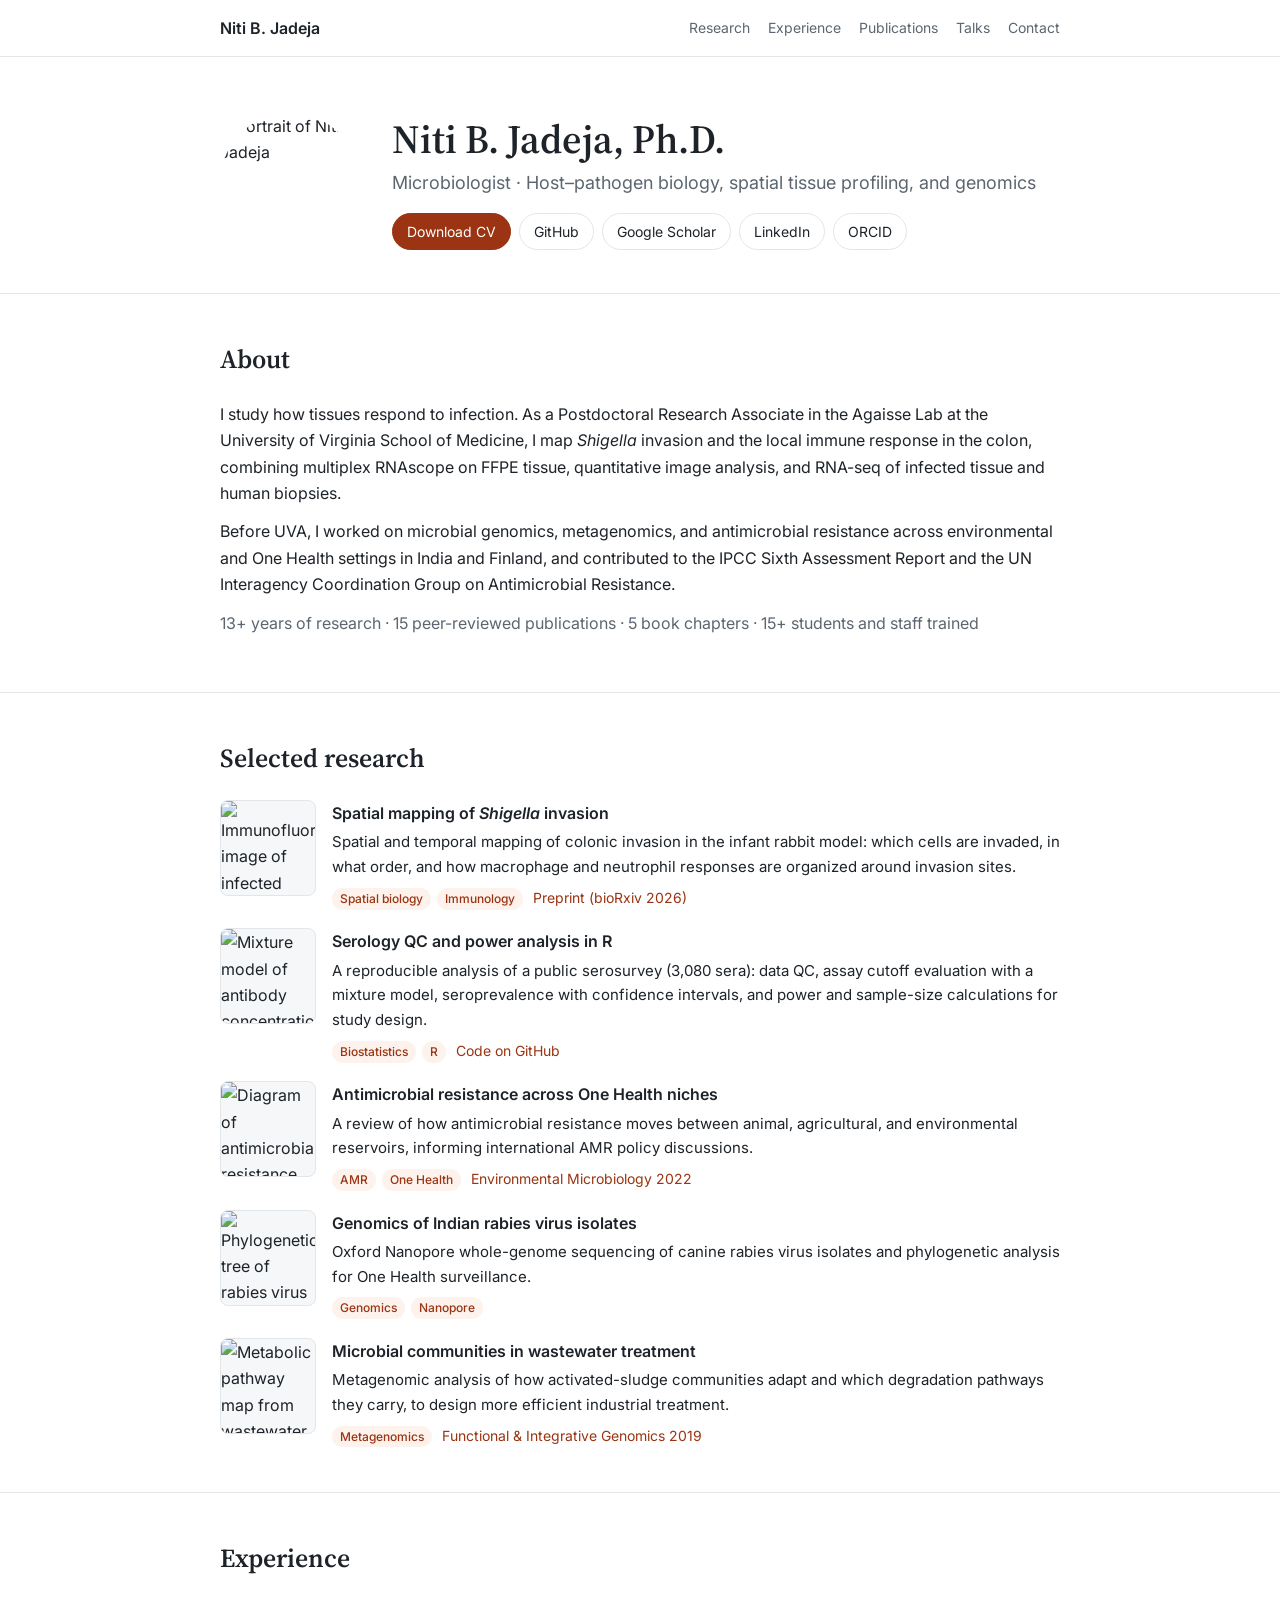
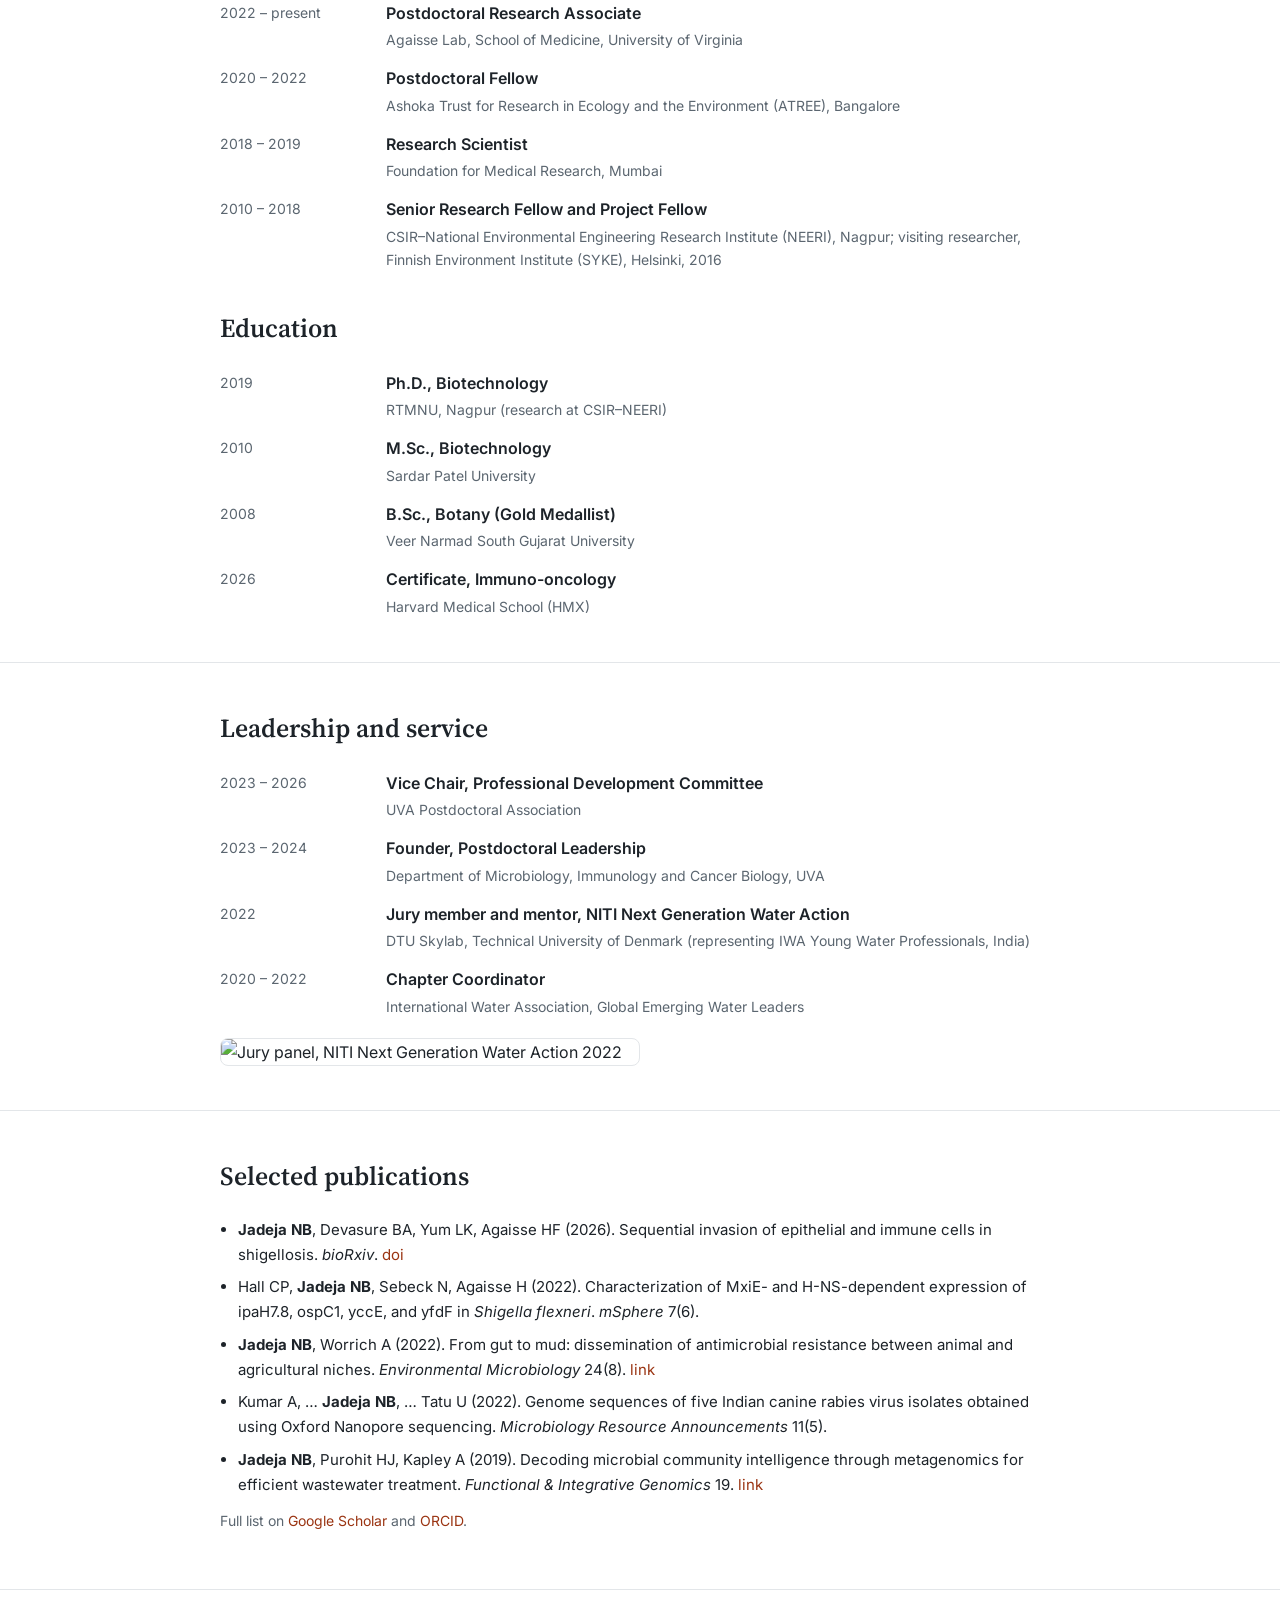
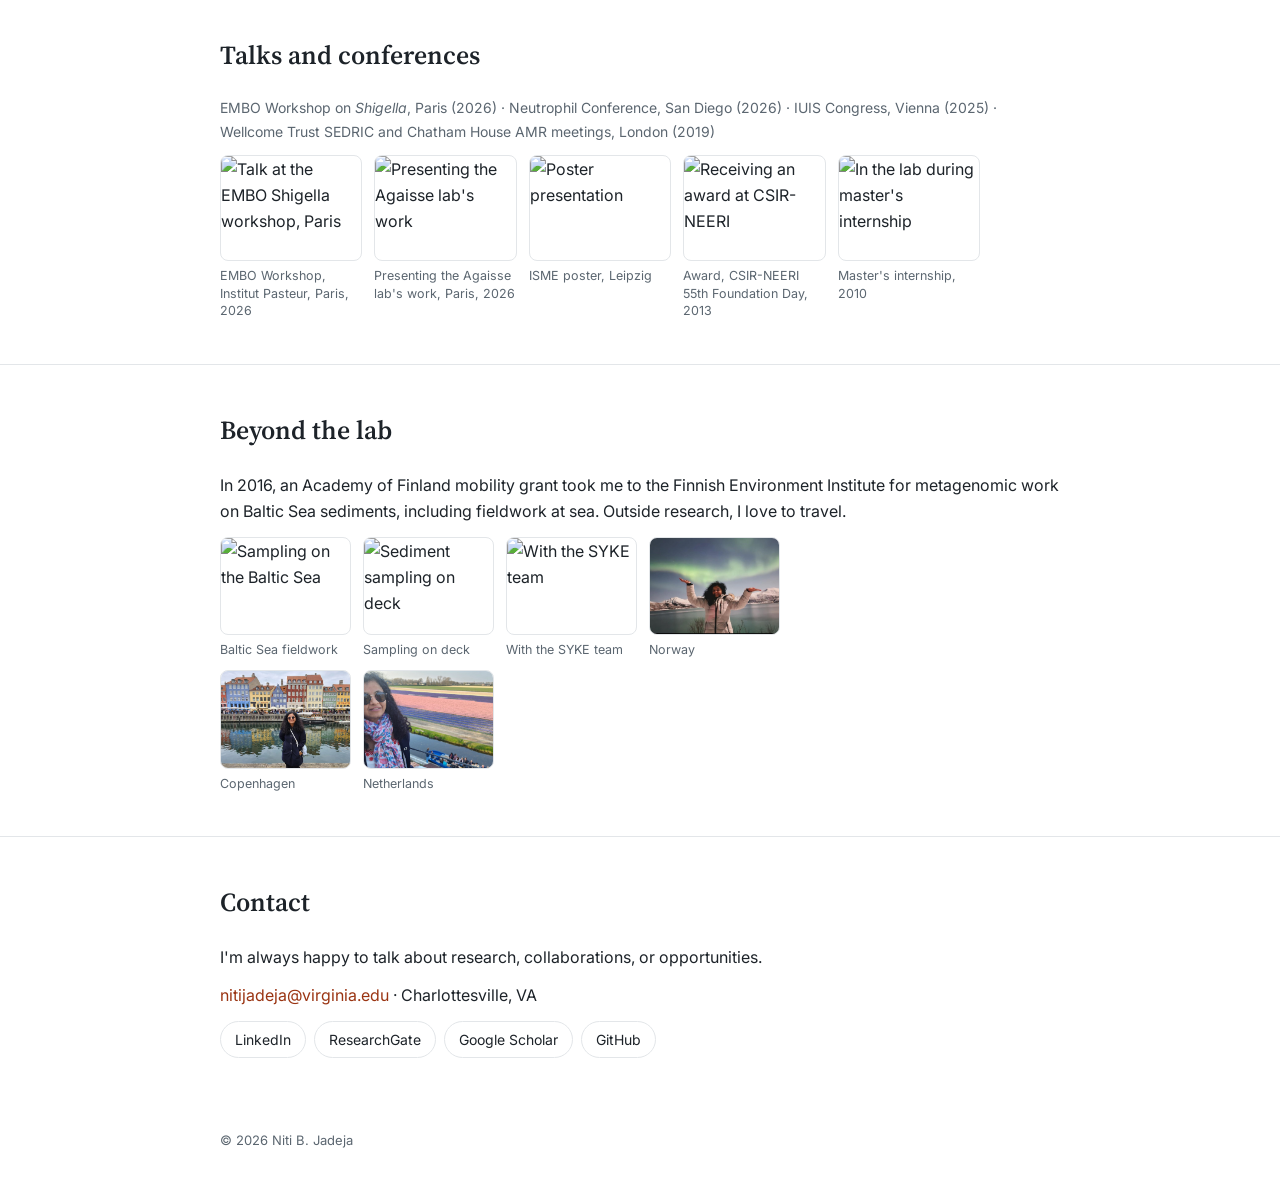
==== commit 75d92c2c: "Add files via upload" ====
--- a/index.html
+++ b/index.html
@@ -1,756 +1,278 @@
-<!DOCTYPE html>
-<html lang="en" class="no-js" >
+<!doctype html>
+<html lang="en">
 <head>
-
-    <!--- basic page needs
-    ================================================== -->
-    <meta charset="utf-8">
-    <meta name="viewport" content="width=device-width, initial-scale=1">
-    <title>Niti B. Jadeja, Ph.D.</title>
-
-    <script>
-        document.documentElement.classList.remove('no-js');
-        document.documentElement.classList.add('js');
-    </script>
-
-    <!-- CSS
-    ================================================== -->
-    <link rel="stylesheet" href="css/vendor.css">
-    <link rel="stylesheet" href="css/styles.css">
-
-    <!-- favicons
-    ================================================== -->
-    <link rel="apple-touch-icon" sizes="180x180" href="s-website-icon.jpeg">
-    <link rel="icon" type="image/png" sizes="32x32" href="s-website-icon.jpeg">
-    <link rel="icon" type="image/png" sizes="16x16" href="s-website-icon.jpeg">
-    <link rel="manifest" href="site.webmanifest">
-
+<meta charset="utf-8">
+<meta name="viewport" content="width=device-width, initial-scale=1">
+<title>Niti B. Jadeja, Ph.D.</title>
+<meta name="description" content="Niti B. Jadeja, Ph.D. Microbiologist working on host–pathogen biology, spatial tissue profiling, and genomics at the University of Virginia.">
+<link rel="preconnect" href="https://fonts.googleapis.com">
+<link rel="preconnect" href="https://fonts.gstatic.com" crossorigin>
+<link href="https://fonts.googleapis.com/css2?family=Source+Serif+4:opsz,wght@8..60,600&family=Inter:wght@400;500;600&display=swap" rel="stylesheet">
+<style>
+  :root{
+    --ink:#1d2329; --muted:#5b6670; --line:#e3e6e9; --bg:#ffffff; --soft:#f6f7f8;
+    --accent:#9a3412; --accent-soft:#fdf2ec;
+  }
+  *{box-sizing:border-box}
+  html{scroll-behavior:smooth}
+  body{margin:0;background:var(--bg);color:var(--ink);font:16px/1.65 Inter,system-ui,-apple-system,"Segoe UI",sans-serif}
+  a{color:var(--accent);text-decoration:none}
+  a:hover{text-decoration:underline}
+  img{display:block;max-width:100%}
+  .wrap{max-width:880px;margin:0 auto;padding:0 20px}
+
+  /* top bar */
+  nav{position:sticky;top:0;z-index:10;background:rgba(255,255,255,.95);backdrop-filter:blur(6px);border-bottom:1px solid var(--line)}
+  nav .wrap{display:flex;align-items:center;justify-content:space-between;gap:16px;height:56px}
+  nav .brand{font-weight:600;color:var(--ink)}
+  nav ul{display:flex;gap:18px;list-style:none;margin:0;padding:0;font-size:14px}
+  nav ul a{color:var(--muted)}
+  nav ul a:hover{color:var(--accent);text-decoration:none}
+  @media (max-width:640px){nav ul{display:none}}
+
+  /* header */
+  header{padding:56px 0 40px;border-bottom:1px solid var(--line)}
+  .hero{display:flex;gap:32px;align-items:center}
+  .hero img{width:140px;height:140px;border-radius:50%;object-fit:cover;flex:none}
+  h1{font-family:"Source Serif 4",Georgia,serif;font-weight:600;font-size:40px;line-height:1.15;margin:0 0 6px}
+  .role{font-size:18px;color:var(--muted);margin:0 0 16px}
+  .links{display:flex;flex-wrap:wrap;gap:8px}
+  .btn{display:inline-block;padding:6px 14px;border:1px solid var(--line);border-radius:999px;font-size:14px;color:var(--ink);background:#fff}
+  .btn:hover{border-color:var(--accent);color:var(--accent);text-decoration:none}
+  .btn.primary{background:var(--accent);border-color:var(--accent);color:#fff}
+  .btn.primary:hover{color:#fff;opacity:.9}
+  @media (max-width:640px){.hero{flex-direction:column;align-items:flex-start;gap:20px}.hero img{width:110px;height:110px}h1{font-size:32px}}
+
+  section{padding:44px 0;border-bottom:1px solid var(--line)}
+  h2{font-family:"Source Serif 4",Georgia,serif;font-weight:600;font-size:26px;margin:0 0 20px}
+  h3{font-size:16px;font-weight:600;margin:0 0 2px}
+  p{margin:0 0 12px}
+  .muted{color:var(--muted)}
+  .small{font-size:14px}
+
+  /* research cards: small square thumbnails */
+  .cards{display:grid;gap:18px}
+  .card{display:flex;gap:16px;align-items:flex-start}
+  .card img{width:96px;height:96px;object-fit:cover;border-radius:8px;border:1px solid var(--line);flex:none;background:var(--soft)}
+  .card p{margin:4px 0 4px;font-size:15px}
+  .tag{display:inline-block;font-size:12px;font-weight:500;color:var(--accent);background:var(--accent-soft);padding:1px 8px;border-radius:999px;margin-right:6px}
+
+  /* timeline lists */
+  .rows{display:grid;gap:14px}
+  .row{display:grid;grid-template-columns:150px 1fr;gap:16px}
+  .row .when{color:var(--muted);font-size:14px;padding-top:1px}
+  @media (max-width:640px){.row{grid-template-columns:1fr;gap:0}}
+
+  /* small photo grids */
+  .gallery{display:grid;grid-template-columns:repeat(auto-fill,minmax(140px,1fr));gap:12px;max-width:760px}
+  .gallery figure{margin:0}
+  .gallery img{width:100%;aspect-ratio:4/3;object-fit:cover;border-radius:8px;border:1px solid var(--line)}
+  .gallery figcaption{font-size:12.5px;line-height:1.4;color:var(--muted);margin-top:6px}
+  .gallery.tiny{grid-template-columns:repeat(auto-fill,minmax(110px,1fr));max-width:560px}
+  .wide-thumb{max-width:420px;border:1px solid var(--line);border-radius:8px}
+
+  ul.pubs{padding-left:18px;margin:0}
+  ul.pubs li{margin-bottom:8px;font-size:15px}
+
+  footer{padding:28px 0 40px;font-size:13px;color:var(--muted)}
+</style>
 </head>
-
-
-<body id="top">
-
-
-    <!-- preloader
-    ================================================== -->
-    <div id="preloader">
-        <div id="loader" class="line"></div>
-    </div>
-
-
-    <!-- page wrap
-    ================================================== -->
-    <div id="page" class="s-pagewrap">
-
-
-        <!-- # site header 
-        ================================================== -->
-        <header id="masthead" class="s-header">
-
-             <div class="s-header__block">
-                <div class="s-header__branding">
-                    <p class="site-title">
-                        <a href="index.html" rel="home">Niti B. Jadeja</a>
-                    </p>
-                </div>
-
-                <a class="s-header__menu-toggle" href="#0"><span>Menu</span></a>
-            </div> <!-- end s-header__block -->
-
-            <div class="row s-header__nav-wrap">
-
-                <nav class="s-header__nav">
-                    <ul>
-                        <li class="current"><a href="#intro" class="smoothscroll">Intro</a></li>
-                        <li><a href="#about" class="smoothscroll">About</a></li>
-                        <li><a href="#works" class="smoothscroll">Research</a></li>
-                        <li><a href="#leadership" class="smoothscroll">Leadership</a></li>
-                        <li><a href="#talks" class="smoothscroll">Talks</a></li>
-                        <li><a href="#colophon" class="smoothscroll">Contact</a></li>
-                    </ul>
-                </nav> <!-- end s-header__nav -->
-
-            </div> <!-- end s-header__nav-wrap -->
-
-        </header> <!-- end s-header -->
-
-
-        <!-- intro
-        ================================================== -->
-        <section id="intro" class="s-intro">
-
-            <div class="row">
-                <div class="column lg-12 s-intro__content">
-
-                    <div class="s-intro__text">
-                        <h1 class="s-intro__text-huge animate-on-load">
-                            Niti B. Jadeja
-                        </h1>
-                        <h3 class="animate-on-load">Microbiologist <span>+</span> Biotechnologist</h3>
-                    </div>
-
-                    <div class="s-intro__bg"></div>
-
-                </div>
-            </div>
-
-        </section> <!-- end s-intro -->
-
-
-        <!-- about
-        ================================================== -->
-        <section id="about" class="s-about">
-
-
-            <div class="s-about__block s-about__intro">
-
-                <div class="row">
-                    <div class="column lg-12">
-                        <h2 class="text-pretitle animate-on-load">About</h2>
-    
-                        <p class="attention-getter animate-on-load">
-                            I bring spatial omics and AI/ML-driven analysis to the study of microbes &mdash; decoding how microbial life behaves at single-cell resolution, whether inside an infected host or across an entire wastewater ecosystem.
-                        </p>
-
-                        <p class="animate-on-load">
-                            I am currently a Postdoctoral Research Associate in the Agaisse Lab at the University of Virginia School of Medicine, where I investigate <em>Shigella</em> infection biology using an infant rabbit model, with a focus on tissue niches, host responses, and infection-associated remodeling.
-                        </p>
-
-                        <p class="animate-on-load">
-                            Previously, I completed my Ph.D. in Biotechnology at RTMNU, Nagpur, with research conducted at CSIR-NEERI on discovering novel oxygenases in effluent-treatment-plant metagenomes. My broader experience includes wastewater bioremediation, environmental antimicrobial resistance, microbial ecology, biodiversity, and One Health research, including work at the Finnish Environment Institute and the Ashoka Trust for Research in Ecology and the Environment.
-                        </p>
-
-                        <p class="animate-on-load">
-                            I have contributed to the IPCC Sixth Assessment Report and the UN Interagency Coordination Group on Antimicrobial Resistance, mentored more than a dozen master's students, and presented research at international conferences. My long-term goal is to develop data-driven approaches that connect microbial function, host biology, and environmental transmission.
-                        </p>
-                    </div>
-                </div>
-
-            </div> <!-- end s-about__intro -->
-
-
-            <div class="s-about__block s-about__career">
-
-                <div class="row s-about__career-header">
-                    <div class="column lg-12">
-                        <h2 class="text-pretitle">Background</h2>
-    
-                        <p class="text-huge-title">
-                        Here is my education, research experience, and areas of focus.
-                        </p>
-                    </div>
-                </div>
-
-                <div class="row s-about__timeline" data-animate-block>
-                    <div class="column lg-6 stack-on-900 s-about__timeline-section" data-animate-el>
-    
-                        <h2 class="text-subtitle">
-                            Experience
-                        </h2>
-    
-                        <div class="timeline">
-    
-                            <div class="timeline__block">
-                                <div class="timeline__bullet"></div>
-                                <div class="timeline__header">
-                                    <h4 class="timeline__title">Postdoctoral Research Associate</h4>
-                                    <h5 class="timeline__meta">Agaisse Lab, Dept. of Microbiology, School of Medicine, University of Virginia</h5>
-                                    <p class="timeline__timeframe">May 2022 &mdash; Present</p>
-                                </div>
-                                <div class="timeline__desc">
-                                    <p>
-                                        Studying host-pathogen interactions in <em>Shigella</em> infection using an infant rabbit model, mapping colonic mucosa invasion and characterizing virulence gene regulation.
-                                    </p>
-                                </div>
-                            </div>
-
-                            <div class="timeline__block">
-                                <div class="timeline__bullet"></div>
-                                <div class="timeline__header">
-                                    <h4 class="timeline__title">Postdoctoral Fellow</h4>
-                                    <h5 class="timeline__meta">Ashoka Trust for Research in Ecology and the Environment (ATREE), Bangalore, India</h5>
-                                    <p class="timeline__timeframe">May 2020 &mdash; May 2022</p>
-                                </div>
-                                <div class="timeline__desc">
-                                    <p>
-                                        Contributed to the National Mission on Biodiversity and Human Well-Being, and served as Young Water Professional Chapter Coordinator for the International Water Association's Global Emerging Water Leaders Steering Committee.
-                                    </p>
-                                </div>
-                            </div>
-
-                            <div class="timeline__block">
-                                <div class="timeline__bullet"></div>
-                                <div class="timeline__header">
-                                    <h4 class="timeline__title">Research Scientist</h4>
-                                    <h5 class="timeline__meta">The Foundation for Medical Research, Mumbai, India</h5>
-                                    <p class="timeline__timeframe">Sept 2018 &mdash; Sept 2019</p>
-                                </div>
-                                <div class="timeline__desc">
-                                    <p>
-                                        Conducted applied biomedical research, building on a background in metagenomics and molecular microbiology.
-                                    </p>
-                                </div>
-                            </div>
-
-                            <div class="timeline__block">
-                                <div class="timeline__bullet"></div>
-                                <div class="timeline__header">
-                                    <h4 class="timeline__title">CSIR-Senior Research Fellow</h4>
-                                    <h5 class="timeline__meta">Environmental Biotechnology &amp; Genomics Division, NEERI, Nagpur, India</h5>
-                                    <p class="timeline__timeframe">Oct 2015 &mdash; Dec 2018</p>
-                                </div>
-                                <div class="timeline__desc">
-                                    <p>
-                                        Carried out doctoral research on metagenomic screening of effluent treatment plant microbiomes for novel oxygenases, including a mobility-grant visit to Finland's SYKE institute for Baltic Sea metagenomic analysis.
-                                    </p>
-                                </div>
-                            </div>
-    
-                        </div> <!-- end timeline -->
-    
-                    </div> <!-- end s-about__timeline-section -->
-    
-                    <div class="column lg-6 stack-on-900 s-about__timeline-section" data-animate-el>
-    
-                        <h2 class="text-subtitle">
-                            Education
-                        </h2>
-    
-                        <div class="timeline">
-    
-                            <div class="timeline__block">
-                                <div class="timeline__bullet"></div>
-                                <div class="timeline__header">
-                                    <h4 class="timeline__title">Ph.D. in Biotechnology</h4>
-                                    <h5 class="timeline__meta">RTMNU, Nagpur, India</h5>
-                                    <p class="timeline__timeframe">2019</p>
-                                </div>
-                                <div class="timeline__desc">
-                                    <p>Doctoral research: "Screening of effluent treatment plant metagenome for novel oxygenase," carried out at India's National Environmental Engineering Research Institute (NEERI).</p>
-                                </div>
-                            </div>
-
-                            <div class="timeline__block">
-                                <div class="timeline__bullet"></div>
-                                <div class="timeline__header">
-                                    <h4 class="timeline__title">M.Sc. in Biotechnology</h4>
-                                    <h5 class="timeline__meta">B.R. Doshi School of Biosciences, Sardar Patel University, India</h5>
-                                    <p class="timeline__timeframe">2010</p>
-                                </div>
-                                <div class="timeline__desc">
-                                    <p>Graduate coursework and research in biotechnology, laying the foundation for a career in microbial genomics.</p>
-                                </div>
-                            </div>
-
-                            <div class="timeline__block">
-                                <div class="timeline__bullet"></div>
-                                <div class="timeline__header">
-                                    <h4 class="timeline__title">B.Sc. in Botany</h4>
-                                    <h5 class="timeline__meta">Sir P.T. Science College, Veer Narmad South Gujarat University, India</h5>
-                                    <p class="timeline__timeframe">2008</p>
-                                </div>
-                                <div class="timeline__desc">
-                                    <p>Graduated as Gold Medallist. Also held the rank of Senior Under Officer with a National Cadet Corps 'C' Certificate &mdash; India's student military training program, roughly equivalent to Army ROTC in the U.S.</p>
-                                </div>
-                            </div>
-    
-                        </div> <!-- end timeline -->
-                        
-                    </div> <!-- end s-about__timeline-section -->
-    
-                </div> <!-- end about__timeline -->
-
-                <div class="row s-about__skills" data-animate-block>
-                    <div class="column lg-12" data-animate-el>
-    
-                        <h2 class="text-subtitle">
-                            Research Focus
-                        </h2>
-    
-                        <ul class="skill-bars">
-                            <li>
-                            <strong>Host-Pathogen Interactions</strong>
-                            <p>Investigating <em>Shigella</em> infection dynamics and virulence gene regulation using in vivo infection models.</p>
-                            </li>
-                            <li>
-                            <strong>Metagenomics &amp; Microbiome Analysis</strong>
-                            <p>Applying high-throughput sequencing and bioinformatics to decode microbial community structure and function.</p>
-                            </li>
-                            <li>
-                            <strong>Antimicrobial Resistance</strong>
-                            <p>Researching AMR dissemination between animal, agricultural, and clinical niches, with contributions to global policy panels.</p>
-                            </li>
-                            <li>
-                            <strong>Environmental Biotechnology</strong>
-                            <p>Studying bioremediation strategies and wastewater treatment microbiology to address industrial and municipal pollution.</p>
-                            </li>
-                            <li>
-                            <strong>Scientific Writing &amp; Publication</strong>
-                            <p>Authoring peer-reviewed research articles, book chapters, and conference proceedings across microbiology and biotechnology.</p>
-                            </li>
-                            <li>
-                            <strong>Mentoring &amp; Teaching</strong>
-                            <p>Guiding graduate student research and teaching wastewater management coursework at CSIR AcSIR, NEERI.</p>
-                            </li>
-                        </ul>
-    
-                    </div>
-                </div> <!-- end s-about__skills -->
-
-            </div> <!-- end s-about__career -->
-
-        </section> <!-- end s-about -->
-
-
-        <!-- # works
-        ================================================== -->
-        <!-- # leadership
-        ================================================== -->
-        <section id="leadership" class="s-about">
-
-            <div class="s-about__block s-about__intro">
-                <div class="row">
-                    <div class="column lg-12">
-                        <h2 class="text-pretitle animate-on-load">Leadership &amp; Service</h2>
-
-                        <p class="attention-getter animate-on-load">
-                            Beyond the lab, I contribute to the professional and scientific community through mentoring, coordination, and service roles.
-                        </p>
-                    </div>
-                </div>
-            </div>
-
-            <div class="s-about__block s-about__career">
-                <div class="row s-about__timeline" data-animate-block>
-                    <div class="column lg-12 s-about__timeline-section" data-animate-el>
-
-                        <div class="timeline">
-
-                            <div class="timeline__block">
-                                <div class="timeline__bullet"></div>
-                                <div class="timeline__header">
-                                    <h4 class="timeline__title">Vice Chair, Professional Development Committee</h4>
-                                    <h5 class="timeline__meta">UVA Postdoctoral Association</h5>
-                                    <p class="timeline__timeframe">Current</p>
-                                </div>
-                                <div class="timeline__desc">
-                                    <p>Helping shape career-development programming and professional-growth initiatives for postdocs across the University of Virginia.</p>
-                                </div>
-                            </div>
-
-                            <div class="timeline__block">
-                                <div class="timeline__bullet"></div>
-                                <div class="timeline__header">
-                                    <h4 class="timeline__title">Global Chapter Coordinator</h4>
-                                    <h5 class="timeline__meta">International Water Association (IWA), Young Water Professionals / Global Emerging Water Leaders</h5>
-                                    <p class="timeline__timeframe">2020 &ndash; 2022</p>
-                                </div>
-                                <div class="timeline__desc">
-                                    <p>Coordinated global chapter activities connecting early-career water professionals across countries and regions.</p>
-                                </div>
-                            </div>
-
-                            <div class="timeline__block">
-                                <div class="timeline__bullet"></div>
-                                <div class="timeline__header">
-                                    <h4 class="timeline__title">YWP National Representative (India), NITI Next Generation Water Action</h4>
-                                    <h5 class="timeline__meta">DTU Skylab, Technical University of Denmark</h5>
-                                    <p class="timeline__timeframe">2022</p>
-                                </div>
-                                <div class="timeline__desc">
-                                    <p>Served as jury member and young mentor, representing the IWA Young Water Professionals for India, providing thematic and technical mentorship to the national student team on water innovation challenges.</p>
-                                </div>
-                            </div>
-
-                        </div> <!-- end timeline -->
-
-                    </div>
-                </div>
-
-                <div class="row" data-animate-block>
-                    <div class="column lg-6" data-animate-el>
-                        <img src="images/leadership-jury.png" alt="Jury panel for NITI Next Generation Water Action, DTU Skylab, including Niti B. Jadeja" class="photo-grid-img" style="aspect-ratio:16/7;">
-                        <p class="photo-grid-caption">Jury panel, 2022 NITI Next Generation Water Action, DTU Skylab.</p>
-                    </div>
-                </div>
-            </div>
-
-        </section> <!-- end leadership -->
-
-
-        <!-- # conferences & talks
-        ================================================== -->
-        <section id="talks" class="s-about">
-
-            <div class="s-about__block s-about__intro">
-                <div class="row">
-                    <div class="column lg-12">
-                        <h2 class="text-pretitle animate-on-load">Conferences &amp; Talks</h2>
-
-                        <p class="attention-getter animate-on-load">
-                            Moments from conferences, workshops, and speaking engagements over the years.
-                        </p>
-                    </div>
-                </div>
-            </div>
-
-            <div class="s-about__block">
-                <div class="row" data-animate-block>
-                    <div class="column lg-6" data-animate-el>
-                        <img src="images/talk-internship-2010.jpg" alt="Niti B. Jadeja during her master's internship, 2010" class="photo-grid-img">
-                        <p class="photo-grid-caption">Master's internship, 2010</p>
-                    </div>
-                    <div class="column lg-6" data-animate-el>
-                        <img src="images/talk-neeri-2013.jpg" alt="Niti B. Jadeja receiving an award at the CSIR-NEERI 55th Anniversary, 2013" class="photo-grid-img">
-                        <p class="photo-grid-caption">CSIR-NEERI 55th Foundation Day, 2013</p>
-                    </div>
-                    <div class="column lg-6" data-animate-el>
-                        <img src="images/talk-isme-2016.jpg" alt="Niti B. Jadeja presenting a poster at the ISME conference, Leipzig, 2016" class="photo-grid-img">
-                        <p class="photo-grid-caption">ISME Conference, Leipzig, 2016</p>
-                    </div>
-                    <div class="column lg-6" data-animate-el>
-                        <img src="images/embo-talk.jpg" alt="Niti B. Jadeja presenting at the EMBO Workshop" class="photo-grid-img">
-                        <p class="photo-grid-caption">EMBO Workshop: Shigella &ndash; From Biology to Prevention, Institut Pasteur, Paris, April 2026</p>
-                    </div>
-                </div>
-            </div>
-
-        </section> <!-- end talks -->
-
-
-        <!-- # finland
-        ================================================== -->
-        <section id="finland" class="s-about">
-
-            <div class="s-about__block s-about__intro">
-                <div class="row">
-                    <div class="column lg-12">
-                        <h2 class="text-pretitle animate-on-load">Visiting Researcher: SYKE, Helsinki, Finland</h2>
-
-                        <p class="attention-getter animate-on-load">
-                            In 2016, I received a mobility grant from the Academy of Finland to work as a visiting researcher at SYKE, the Finnish Environmental Institute, on quantitative and metagenomic analysis of Baltic Sea sediment samples.
-                        </p>
-
-                        <p class="animate-on-load">
-                            The fieldwork took me out onto the Baltic Sea for hands-on sediment sampling &mdash; sorting samples on deck, running net collections, and working alongside the SYKE team to understand microbial community dynamics in one of the world's most studied brackish ecosystems.
-                        </p>
-                    </div>
-                </div>
-            </div>
-
-            <div class="s-about__block">
-                <div class="row" data-animate-block>
-                    <div class="column lg-6" data-animate-el>
-                        <img src="images/finland/baltic-1.jpg" alt="Baltic Sea sediment sampling, Niti B. Jadeja aboard the research vessel" class="photo-grid-img">
-                    </div>
-                </div>
-            </div>
-
-        </section> <!-- end finland -->
-
-
-        <!-- # beyond the lab
-        ================================================== -->
-        <section id="travel" class="s-about">
-
-            <div class="s-about__block s-about__intro">
-                <div class="row">
-                    <div class="column lg-12">
-                        <h2 class="text-pretitle animate-on-load">Beyond the Lab</h2>
-
-                        <p class="attention-getter animate-on-load">
-                            Outside of research, I love to travel &mdash; chasing everything from the northern lights to canal cities and spring bulb fields.
-                        </p>
-                    </div>
-                </div>
-            </div>
-
-            <div class="s-about__block">
-                <div class="row" data-animate-block>
-                    <div class="column lg-6" data-animate-el>
-                        <img src="images/travel/aurora-norway.jpg" alt="Aurora borealis, Norway" class="photo-grid-img">
-                    </div>
-                    <div class="column lg-6" data-animate-el>
-                        <img src="images/travel/copenhagen.jpg" alt="Nyhavn canal, Copenhagen" class="photo-grid-img">
-                    </div>
-                    <div class="column lg-6" data-animate-el>
-                        <img src="images/travel/tulips-netherlands.jpg" alt="Tulip fields, Netherlands" class="photo-grid-img">
-                    </div>
-                    <div class="column lg-6" data-animate-el>
-                        <img src="images/travel/amsterdam.jpg" alt="Amsterdam canal" class="photo-grid-img">
-                    </div>
-                </div>
-
-                <div class="row">
-                    <div class="column lg-12">
-                        <p>More travel notes and photos over on <a href="https://www.linkedin.com/in/drnitijadeja" target="_blank">LinkedIn</a>.</p>
-                    </div>
-                </div>
-            </div>
-
-        </section> <!-- end travel -->
-
-
-        <section id="works" class="s-works">
-
-            <div class="row">
-                <div class="column lg-12">
-                    <h2 class="text-pretitle">Selected Research</h2>
-
-                    <p class="text-huge-title">
-                    A selection of research spanning host-pathogen biology, genomics, environmental metagenomics, and antimicrobial resistance.
-                    </p>
-                </div>
-            </div>
-
-            <div class="folio-list" data-animate-block>
-
-                <div class="row" data-animate-el>
-
-                    <div class="column lg-12">
-                        <div class="folio-item">
-                            <div class="folio-item__thumb">
-                                <a class="folio-item__thumb-link" href="images/portfolio/research/shigella-spatial.jpg" data-size="1400x988" title="Shigellosis in the Infant Rabbit Model">
-                                    <img src="images/portfolio/research/shigella-spatial.jpg" alt="Spatial organization and co-localization of pathogen and immune cell marker">
-                                </a>
-                            </div>
-                            <div class="folio-item__info">
-                                <h3 class="folio-item__title">Shigellosis in the Infant Rabbit Model</h3>
-                                <div class="folio-item__meta">
-                                    <a href="https://www.researchgate.net/profile/Niti_Jadeja" title="Project Link" class="project-link" target="_blank">Project Link</a>
-                                </div>
-                                <p>Spatial and temporal mapping of colonic mucosa invasion in the infant rabbit model of shigellosis, combining RNA-seq and spatial transcriptomics to characterize how <em>Shigella flexneri</em> invades and spreads through host tissue during infection. Presented at the EMBO Workshop: <em>Shigella</em> &ndash; From Biology to Prevention, Institut Pasteur, Paris, April 2026. Agaisse Lab, UVA School of Medicine &middot; Manuscript in prep.</p>
-                            </div>
-                        </div>
-                    </div>
-
-                </div>
-
-                <div class="row">
-                    <div class="column lg-12">
-                        <h3 class="marginBotZero">Whole Genome Analysis</h3>
-                    </div>
-                </div>
-
-                <div class="row" data-animate-el>
-
-                    <div class="column lg-6">
-                        <div class="folio-item">
-                            <div class="folio-item__thumb">
-                                <a class="folio-item__thumb-link" href="images/portfolio/research/rabies-phylo.jpg" data-size="639x455" title="Genomics of Indian Rabies Virus Isolates">
-                                    <img src="images/portfolio/research/rabies-phylo.jpg" alt="Phylogenetic analysis of canine RABV whole-genome sequences">
-                                </a>
-                            </div>
-                            <div class="folio-item__info">
-                                <h3 class="folio-item__title">Genomics of Indian Rabies Virus Isolates</h3>
-                                <div class="folio-item__meta">
-                                    <a href="https://scholar.google.co.in/citations?user=OOuxVm4AAAAJ&hl=en&oi=ao" title="Project Link" class="project-link" target="_blank">Project Link</a>
-                                </div>
-                                <p>Genome sequencing of five Indian canine rabies virus isolates using Oxford Nanopore Technologies (Kumar et al., 2022), and phylogenetic analysis of canine RABV whole-genome sequences from Asian and Middle Eastern countries (Jadeja &amp; Vanak, 2023, book chapter), contributing to viral surveillance and One Health research in India.</p>
-                            </div>
-                        </div>
-                    </div>
-
-                    <div class="column lg-6">
-                        <div class="folio-item">
-                            <div class="folio-item__thumb">
-                                <a class="folio-item__thumb-link" href="images/portfolio/research/akbs16-genes.png" data-size="685x297" title="Genome Sequencing of Biosurfactant-Producing Strains">
-                                    <img src="images/portfolio/research/akbs16-genes.png" alt="Genetic organization of aromatic compound-cleaving oxygenases in Acinetobacter AKBS16">
-                                </a>
-                            </div>
-                            <div class="folio-item__info">
-                                <h3 class="folio-item__title">Genome Sequencing of Biosurfactant-Producing Strains</h3>
-                                <div class="folio-item__meta">
-                                    <a href="https://link.springer.com/article/10.1007/s12010-018-2828-x" title="Project Link" class="project-link" target="_blank">Project Link</a>
-                                </div>
-                                <p>Genome sequencing and analysis of Bacillus sp. AKBS9 and Acinetobacter sp. AKBS16, mapping the genetic organization of aromatic compound-cleaving oxygenases relevant to biosurfactant production and bioremediation potential. Jadeja, Moharir &amp; Kapley, 2019, Applied Biochemistry and Biotechnology.</p>
-                            </div>
-                        </div>
-                    </div>
-
-                </div>
-
-                <div class="row">
-                    <div class="column lg-12">
-                        <h3 class="marginBotZero">Metagenomics</h3>
-                    </div>
-                </div>
-
-                <div class="row" data-animate-el>
-
-                    <div class="column lg-6">
-                        <div class="folio-item">
-                            <div class="folio-item__thumb">
-                                <a class="folio-item__thumb-link" href="images/portfolio/research/kegg-wastewater.png" data-size="1200x773" title="Decoding Microbial Intelligence in Wastewater">
-                                    <img src="images/portfolio/research/kegg-wastewater.png" alt="KEGG maps of metabolic pathways mapped on global metabolism map">
-                                </a>
-                            </div>
-                            <div class="folio-item__info">
-                                <h3 class="folio-item__title">Decoding Microbial Intelligence in Wastewater</h3>
-                                <div class="folio-item__meta">
-                                    <a href="https://link.springer.com/article/10.1007/s10142-019-00681-4/figures/3" title="Project Link" class="project-link" target="_blank">Project Link</a>
-                                </div>
-                                <p>A metagenomic study decoding how microbial communities in activated sludge adapt and function, mapping metabolic pathways onto the KEGG global metabolism atlas, with implications for designing more efficient industrial wastewater treatment systems. NEERI, Nagpur &middot; 2019, Functional &amp; Integrative Genomics.</p>
-                            </div>
-                        </div>
-                    </div>
-
-                    <div class="column lg-6">
-                        <div class="folio-item">
-                            <div class="folio-item__thumb">
-                                <a class="folio-item__thumb-link" href="images/portfolio/research/amr-onehealth.jpg" data-size="1200x689" title="Gut to Mud: AMR Across Niches">
-                                    <img src="images/portfolio/research/amr-onehealth.jpg" alt="AMR transmission pathways and One Health interfaces">
-                                </a>
-                            </div>
-                            <div class="folio-item__info">
-                                <h3 class="folio-item__title">Gut to Mud: AMR Across Niches</h3>
-                                <div class="folio-item__meta">
-                                    <a href="https://enviromicro-journals.onlinelibrary.wiley.com/doi/10.1111/1462-2920.15927" title="Project Link" class="project-link" target="_blank">Project Link</a>
-                                </div>
-                                <p>A review of how antimicrobial resistance disseminates between animal, agricultural, and environmental niches across the One Health interface, informing international AMR policy discussions including the UN IACG. Jadeja &amp; Worrich, 2022, Environmental Microbiology.</p>
-                            </div>
-                        </div>
-                    </div>
-
-                    <div class="column lg-12">
-                        <div class="folio-item">
-                            <div class="folio-item__thumb">
-                                <a class="folio-item__thumb-link" href="images/portfolio/research/seq-platforms.png" data-size="900x575" title="Knowledge-Based Bioremediation Strategies">
-                                    <img src="images/portfolio/research/seq-platforms.png" alt="Figure 21.2: A classification of different sequencing platforms">
-                                </a>
-                            </div>
-                            <div class="folio-item__info">
-                                <h3 class="folio-item__title">Knowledge-Based Bioremediation Strategies</h3>
-                                <div class="folio-item__meta">
-                                    <a href="https://scholar.google.co.in/citations?user=OOuxVm4AAAAJ&hl=en&oi=ao" title="Project Link" class="project-link" target="_blank">Project Link</a>
-                                </div>
-                                <p>A book chapter reviewing sequencing platforms and metagenomic approaches used to design targeted, knowledge-based bioremediation strategies for contaminated environments. Jadeja, Yadav &amp; Kapley, 2021, Recent Advances in Environmental Management.</p>
-                            </div>
-                        </div>
-                    </div>
-
-                </div>
-
-            </div> <!-- folio-list -->
-
-        </section> <!-- end s-works -->
-
-
-        <!-- # site footer
-        ================================================== -->
-        <footer id="colophon" class="s-footer">
-
-            <div class="row s-footer__contact-header">
-                <div class="column lg-12">
-                    <h2 class="text-pretitle">Let's Connect</h2>
-
-                    <p class="text-huge-title">
-                        Whether it's a question about my research, a potential collaboration, or a chat about metagenomics and microbiology &mdash; I'm always happy to connect.
-                    </p>
-                </div>
-            </div> <!-- end s-footer__content -->
-
-            <div class="row s-footer__contact-content">
-
-                <div class="column lg-5 md-6 stack-on-900 left-block">
-                    <p>
-                    <div class="s-footer__buttons">
-                        <a href="mailto:nitijadeja@virginia.edu" class="btn btn--primary u-fullwidth">Say Hello</a>
-                        <a href="docs/Niti_Jadeja_CV.pdf" class="btn btn--stroke u-fullwidth">Download CV</a>
-                    </div>
-
-                    </p>
-                </div>
-
-                <div class="column lg-4 md-5 stack-on-900 right-block">
-
-                    <div class="s-footer__contact-info" >
-                        <h2 class="text-subtitle">
-                            Say Hello
-                        </h2>
-                        <ul class="link-list">
-                            <li><a href="mailto:nitijadeja@virginia.edu">nitijadeja@virginia.edu</a></li>
-                            <li>Based in Charlottesville, VA</li>
-                        </ul>
-                    </div>
-
-                    <div class="s-footer__social">
-                        <h2 class="text-subtitle">
-                            Find Me Online
-                        </h2>
-                        <ul class="link-list">
-                            <li><a href="https://www.linkedin.com/in/drnitijadeja" target="_blank">LinkedIn</a></li>
-                            <li><a href="https://www.researchgate.net/profile/Niti_Jadeja" target="_blank">ResearchGate</a></li>
-                            <li><a href="https://scholar.google.co.in/citations?user=OOuxVm4AAAAJ&hl=en&oi=ao" target="_blank">Google Scholar</a></li>
-                            <li><a href="https://orcid.org/0000-0002-2199-9605" target="_blank">ORCID</a></li>
-                        </ul>
-                    </div>
-                    
-                </div>
-            </div> <!-- end s-footer__contact-content -->
-
-            <div class="row s-footer__bottom">
-                <div class="column ss-copyright">
-                    <span>&copy; Niti B. Jadeja 2026</span> 
-                    <span>Design by <a href="https://www.styleshout.com/">StyleShout</a></span>
-                </div>
-
-                <div class="ss-go-top">
-                    <a class="smoothscroll" title="Back to Top" href="#top">
-                        <svg xmlns="http://www.w3.org/2000/svg" width="24" height="24" viewBox="0 0 24 24" style="fill: rgba(0, 0, 0, 1);transform: ;msFilter:;"><path d="M6 4h12v2H6zm5 10v6h2v-6h5l-6-6-6 6z"></path></svg>
-                    </a>
-                </div>
-            </div> <!-- end s-footer__bottom-->
-
-        </footer> <!-- end s-footer -->
-
-    </div> <!-- end s-pagewrap -->
-
-
-    <!-- photoswipe background
-    ================================================== -->
-    <div aria-hidden="true" class="pswp" role="dialog" tabindex="-1">
-
-        <div class="pswp__bg"></div>
-        <div class="pswp__scroll-wrap">
-
-            <div class="pswp__container">
-                <div class="pswp__item"></div>
-                <div class="pswp__item"></div>
-                <div class="pswp__item"></div>
-            </div>
-
-            <div class="pswp__ui pswp__ui--hidden">
-                <div class="pswp__top-bar">
-                    <div class="pswp__counter"></div><button class="pswp__button pswp__button--close" title="Close (Esc)"></button> <button class="pswp__button pswp__button--share" title=
-                    "Share"></button> <button class="pswp__button pswp__button--fs" title="Toggle fullscreen"></button> <button class="pswp__button pswp__button--zoom" title=
-                    "Zoom in/out"></button>
-                    <div class="pswp__preloader">
-                        <div class="pswp__preloader__icn">
-                            <div class="pswp__preloader__cut">
-                                <div class="pswp__preloader__donut"></div>
-                            </div>
-                        </div>
-                    </div>
-                </div>
-                <div class="pswp__share-modal pswp__share-modal--hidden pswp__single-tap">
-                    <div class="pswp__share-tooltip"></div>
-                </div><button class="pswp__button pswp__button--arrow--left" title="Previous (arrow left)"></button> <button class="pswp__button pswp__button--arrow--right" title=
-                "Next (arrow right)"></button>
-                <div class="pswp__caption">
-                    <div class="pswp__caption__center"></div>
-                </div>
-            </div>
-
-        </div>
-
-    </div> <!-- end photoSwipe background -->
-
-
-    <!-- Java Script
-    ================================================== -->
-    <script src="js/plugins.js"></script>
-    <script src="js/main.js"></script>
+<body>
+
+<nav>
+  <div class="wrap">
+    <a class="brand" href="#top">Niti B. Jadeja</a>
+    <ul>
+      <li><a href="#research">Research</a></li>
+      <li><a href="#experience">Experience</a></li>
+      <li><a href="#publications">Publications</a></li>
+      <li><a href="#talks">Talks</a></li>
+      <li><a href="#contact">Contact</a></li>
+    </ul>
+  </div>
+</nav>
+
+<header id="top">
+  <div class="wrap hero">
+    <img src="images/profile.jpg" alt="Portrait of Niti B. Jadeja" width="140" height="140">
+    <div>
+      <h1>Niti B. Jadeja, Ph.D.</h1>
+      <p class="role">Microbiologist · Host–pathogen biology, spatial tissue profiling, and genomics</p>
+      <div class="links">
+        <a class="btn primary" href="docs/Niti_Jadeja_CV.pdf">Download CV</a>
+        <a class="btn" href="https://github.com/jadejaniti">GitHub</a>
+        <a class="btn" href="https://scholar.google.co.in/citations?user=OOuxVm4AAAAJ&amp;hl=en">Google Scholar</a>
+        <a class="btn" href="https://www.linkedin.com/in/drnitijadeja">LinkedIn</a>
+        <a class="btn" href="https://orcid.org/0000-0002-2199-9605">ORCID</a>
+      </div>
+    </div>
+  </div>
+</header>
+
+<main>
+
+<section id="about">
+  <div class="wrap">
+    <h2>About</h2>
+    <p>I study how tissues respond to infection. As a Postdoctoral Research Associate in the Agaisse Lab at the University of Virginia School of Medicine, I map <em>Shigella</em> invasion and the local immune response in the colon, combining multiplex RNAscope on FFPE tissue, quantitative image analysis, and RNA-seq of infected tissue and human biopsies.</p>
+    <p>Before UVA, I worked on microbial genomics, metagenomics, and antimicrobial resistance across environmental and One Health settings in India and Finland, and contributed to the IPCC Sixth Assessment Report and the UN Interagency Coordination Group on Antimicrobial Resistance.</p>
+    <p class="muted">13+ years of research · 15 peer-reviewed publications · 5 book chapters · 15+ students and staff trained</p>
+  </div>
+</section>
+
+<section id="research">
+  <div class="wrap">
+    <h2>Selected research</h2>
+    <div class="cards">
+
+      <div class="card">
+        <img src="images/shigella-spatial.jpg" alt="Immunofluorescence image of infected colon tissue" loading="lazy">
+        <div>
+          <h3>Spatial mapping of <em>Shigella</em> invasion</h3>
+          <p>Spatial and temporal mapping of colonic invasion in the infant rabbit model: which cells are invaded, in what order, and how macrophage and neutrophil responses are organized around invasion sites.</p>
+          <span class="tag">Spatial biology</span><span class="tag">Immunology</span>
+          <a class="small" href="https://doi.org/10.64898/2026.09.11.751053">Preprint (bioRxiv 2026)</a>
+        </div>
+      </div>
+
+      <div class="card">
+        <img src="images/serology-power.jpg" alt="Mixture model of antibody concentrations" loading="lazy">
+        <div>
+          <h3>Serology QC and power analysis in R</h3>
+          <p>A reproducible analysis of a public serosurvey (3,080 sera): data QC, assay cutoff evaluation with a mixture model, seroprevalence with confidence intervals, and power and sample-size calculations for study design.</p>
+          <span class="tag">Biostatistics</span><span class="tag">R</span>
+          <a class="small" href="https://github.com/jadejaniti/Serology-power-analysis">Code on GitHub</a>
+        </div>
+      </div>
+
+      <div class="card">
+        <img src="images/amr-onehealth.jpg" alt="Diagram of antimicrobial resistance transmission pathways" loading="lazy">
+        <div>
+          <h3>Antimicrobial resistance across One Health niches</h3>
+          <p>A review of how antimicrobial resistance moves between animal, agricultural, and environmental reservoirs, informing international AMR policy discussions.</p>
+          <span class="tag">AMR</span><span class="tag">One Health</span>
+          <a class="small" href="https://enviromicro-journals.onlinelibrary.wiley.com/doi/10.1111/1462-2920.15927">Environmental Microbiology 2022</a>
+        </div>
+      </div>
+
+      <div class="card">
+        <img src="images/rabies-phylo.jpg" alt="Phylogenetic tree of rabies virus genomes" loading="lazy">
+        <div>
+          <h3>Genomics of Indian rabies virus isolates</h3>
+          <p>Oxford Nanopore whole-genome sequencing of canine rabies virus isolates and phylogenetic analysis for One Health surveillance.</p>
+          <span class="tag">Genomics</span><span class="tag">Nanopore</span>
+        </div>
+      </div>
+
+      <div class="card">
+        <img src="images/kegg-wastewater.jpg" alt="Metabolic pathway map from wastewater metagenomes" loading="lazy">
+        <div>
+          <h3>Microbial communities in wastewater treatment</h3>
+          <p>Metagenomic analysis of how activated-sludge communities adapt and which degradation pathways they carry, to design more efficient industrial treatment.</p>
+          <span class="tag">Metagenomics</span>
+          <a class="small" href="https://link.springer.com/article/10.1007/s10142-019-00681-4">Functional &amp; Integrative Genomics 2019</a>
+        </div>
+      </div>
+
+    </div>
+  </div>
+</section>
+
+<section id="experience">
+  <div class="wrap">
+    <h2>Experience</h2>
+    <div class="rows">
+      <div class="row"><div class="when">2022 – present</div><div><h3>Postdoctoral Research Associate</h3><div class="muted small">Agaisse Lab, School of Medicine, University of Virginia</div></div></div>
+      <div class="row"><div class="when">2020 – 2022</div><div><h3>Postdoctoral Fellow</h3><div class="muted small">Ashoka Trust for Research in Ecology and the Environment (ATREE), Bangalore</div></div></div>
+      <div class="row"><div class="when">2018 – 2019</div><div><h3>Research Scientist</h3><div class="muted small">Foundation for Medical Research, Mumbai</div></div></div>
+      <div class="row"><div class="when">2010 – 2018</div><div><h3>Senior Research Fellow and Project Fellow</h3><div class="muted small">CSIR–National Environmental Engineering Research Institute (NEERI), Nagpur; visiting researcher, Finnish Environment Institute (SYKE), Helsinki, 2016</div></div></div>
+    </div>
+
+    <h2 style="margin-top:36px">Education</h2>
+    <div class="rows">
+      <div class="row"><div class="when">2019</div><div><h3>Ph.D., Biotechnology</h3><div class="muted small">RTMNU, Nagpur (research at CSIR–NEERI)</div></div></div>
+      <div class="row"><div class="when">2010</div><div><h3>M.Sc., Biotechnology</h3><div class="muted small">Sardar Patel University</div></div></div>
+      <div class="row"><div class="when">2008</div><div><h3>B.Sc., Botany (Gold Medallist)</h3><div class="muted small">Veer Narmad South Gujarat University</div></div></div>
+      <div class="row"><div class="when">2026</div><div><h3>Certificate, Immuno-oncology</h3><div class="muted small">Harvard Medical School (HMX)</div></div></div>
+    </div>
+  </div>
+</section>
+
+<section id="leadership">
+  <div class="wrap">
+    <h2>Leadership and service</h2>
+    <div class="rows">
+      <div class="row"><div class="when">2023 – 2026</div><div><h3>Vice Chair, Professional Development Committee</h3><div class="muted small">UVA Postdoctoral Association</div></div></div>
+      <div class="row"><div class="when">2023 – 2024</div><div><h3>Founder, Postdoctoral Leadership</h3><div class="muted small">Department of Microbiology, Immunology and Cancer Biology, UVA</div></div></div>
+      <div class="row"><div class="when">2022</div><div><h3>Jury member and mentor, NITI Next Generation Water Action</h3><div class="muted small">DTU Skylab, Technical University of Denmark (representing IWA Young Water Professionals, India)</div></div></div>
+      <div class="row"><div class="when">2020 – 2022</div><div><h3>Chapter Coordinator</h3><div class="muted small">International Water Association, Global Emerging Water Leaders</div></div></div>
+    </div>
+    <img class="wide-thumb" style="margin-top:20px" src="images/jury-2022.jpg" alt="Jury panel, NITI Next Generation Water Action 2022" loading="lazy">
+  </div>
+</section>
+
+<section id="publications">
+  <div class="wrap">
+    <h2>Selected publications</h2>
+    <ul class="pubs">
+      <li><strong>Jadeja NB</strong>, Devasure BA, Yum LK, Agaisse HF (2026). Sequential invasion of epithelial and immune cells in shigellosis. <em>bioRxiv</em>. <a href="https://doi.org/10.64898/2026.09.11.751053">doi</a></li>
+      <li>Hall CP, <strong>Jadeja NB</strong>, Sebeck N, Agaisse H (2022). Characterization of MxiE- and H-NS-dependent expression of ipaH7.8, ospC1, yccE, and yfdF in <em>Shigella flexneri</em>. <em>mSphere</em> 7(6).</li>
+      <li><strong>Jadeja NB</strong>, Worrich A (2022). From gut to mud: dissemination of antimicrobial resistance between animal and agricultural niches. <em>Environmental Microbiology</em> 24(8). <a href="https://enviromicro-journals.onlinelibrary.wiley.com/doi/10.1111/1462-2920.15927">link</a></li>
+      <li>Kumar A, … <strong>Jadeja NB</strong>, … Tatu U (2022). Genome sequences of five Indian canine rabies virus isolates obtained using Oxford Nanopore sequencing. <em>Microbiology Resource Announcements</em> 11(5).</li>
+      <li><strong>Jadeja NB</strong>, Purohit HJ, Kapley A (2019). Decoding microbial community intelligence through metagenomics for efficient wastewater treatment. <em>Functional &amp; Integrative Genomics</em> 19. <a href="https://link.springer.com/article/10.1007/s10142-019-00681-4">link</a></li>
+    </ul>
+    <p class="small muted" style="margin-top:12px">Full list on <a href="https://scholar.google.co.in/citations?user=OOuxVm4AAAAJ&amp;hl=en">Google Scholar</a> and <a href="https://orcid.org/0000-0002-2199-9605">ORCID</a>.</p>
+  </div>
+</section>
+
+<section id="talks">
+  <div class="wrap">
+    <h2>Talks and conferences</h2>
+    <p class="small muted">EMBO Workshop on <em>Shigella</em>, Paris (2026) · Neutrophil Conference, San Diego (2026) · IUIS Congress, Vienna (2025) · Wellcome Trust SEDRIC and Chatham House AMR meetings, London (2019)</p>
+    <div class="gallery">
+      <figure><img src="images/talk-embo-2026.jpg" alt="Talk at the EMBO Shigella workshop, Paris" loading="lazy"><figcaption>EMBO Workshop, Institut Pasteur, Paris, 2026</figcaption></figure>
+      <figure><img src="images/talk-embo-lab-2026.jpg" alt="Presenting the Agaisse lab's work" loading="lazy"><figcaption>Presenting the Agaisse lab's work, Paris, 2026</figcaption></figure>
+      <figure><img src="images/poster-isme.jpg" alt="Poster presentation" loading="lazy"><figcaption>ISME poster, Leipzig</figcaption></figure>
+      <figure><img src="images/award-neeri-2013.jpg" alt="Receiving an award at CSIR-NEERI" loading="lazy"><figcaption>Award, CSIR-NEERI 55th Foundation Day, 2013</figcaption></figure>
+      <figure><img src="images/internship-2010.jpg" alt="In the lab during master's internship" loading="lazy"><figcaption>Master's internship, 2010</figcaption></figure>
+    </div>
+  </div>
+</section>
+
+<section id="beyond">
+  <div class="wrap">
+    <h2>Beyond the lab</h2>
+    <p>In 2016, an Academy of Finland mobility grant took me to the Finnish Environment Institute for metagenomic work on Baltic Sea sediments, including fieldwork at sea. Outside research, I love to travel.</p>
+    <div class="gallery tiny">
+      <figure><img src="images/baltic-1.jpg" alt="Sampling on the Baltic Sea" loading="lazy"><figcaption>Baltic Sea fieldwork</figcaption></figure>
+      <figure><img src="images/baltic-2.jpg" alt="Sediment sampling on deck" loading="lazy"><figcaption>Sampling on deck</figcaption></figure>
+      <figure><img src="images/baltic-3.jpg" alt="With the SYKE team" loading="lazy"><figcaption>With the SYKE team</figcaption></figure>
+      <figure><img src="images/travel-aurora.jpg" alt="Northern lights, Norway" loading="lazy"><figcaption>Norway</figcaption></figure>
+      <figure><img src="images/travel-copenhagen.jpg" alt="Nyhavn, Copenhagen" loading="lazy"><figcaption>Copenhagen</figcaption></figure>
+      <figure><img src="images/travel-tulips.jpg" alt="Tulip fields, the Netherlands" loading="lazy"><figcaption>Netherlands</figcaption></figure>
+    </div>
+  </div>
+</section>
+
+<section id="contact" style="border-bottom:0">
+  <div class="wrap">
+    <h2>Contact</h2>
+    <p>I'm always happy to talk about research, collaborations, or opportunities.</p>
+    <p><a href="mailto:nitijadeja@virginia.edu">nitijadeja@virginia.edu</a> · Charlottesville, VA</p>
+    <div class="links">
+      <a class="btn" href="https://www.linkedin.com/in/drnitijadeja">LinkedIn</a>
+      <a class="btn" href="https://www.researchgate.net/profile/Niti_Jadeja">ResearchGate</a>
+      <a class="btn" href="https://scholar.google.co.in/citations?user=OOuxVm4AAAAJ&amp;hl=en">Google Scholar</a>
+      <a class="btn" href="https://github.com/jadejaniti">GitHub</a>
+    </div>
+  </div>
+</section>
+
+</main>
+
+<footer>
+  <div class="wrap">© 2026 Niti B. Jadeja</div>
+</footer>
 
 </body>
 </html>
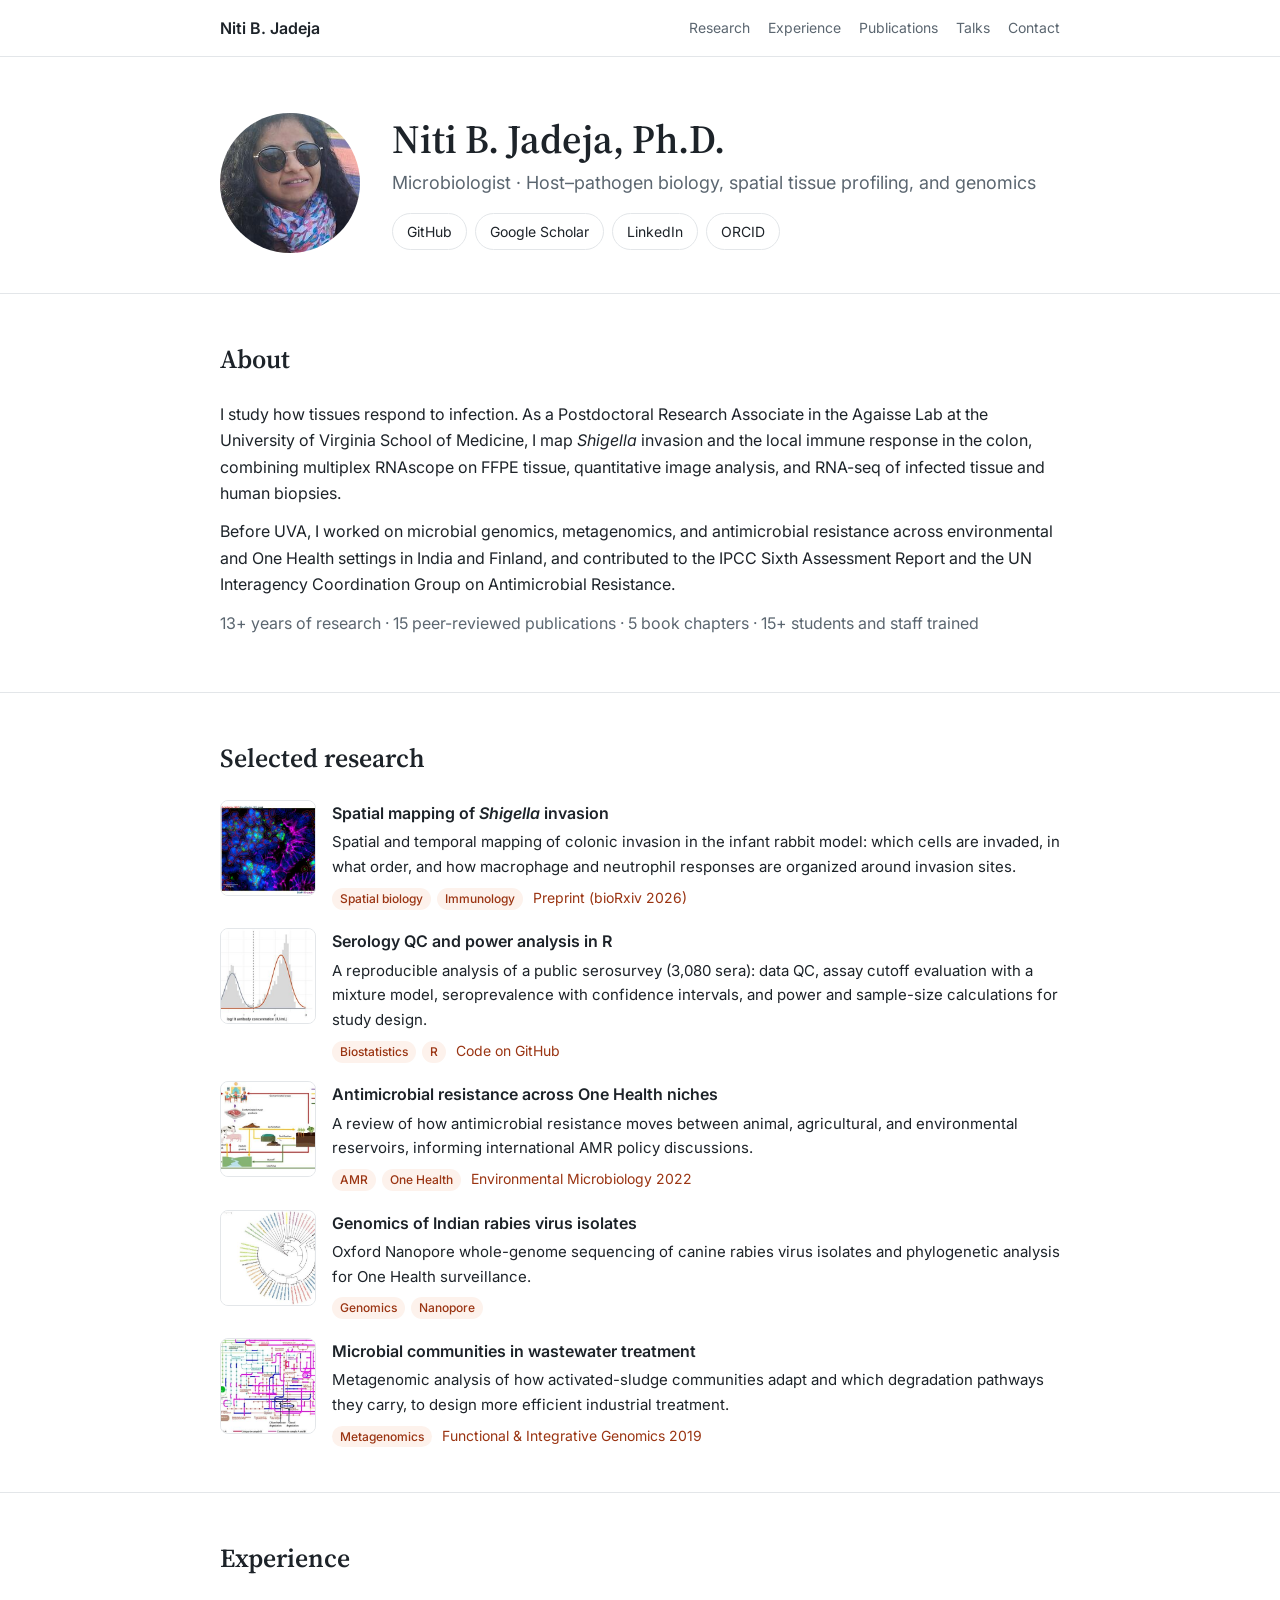
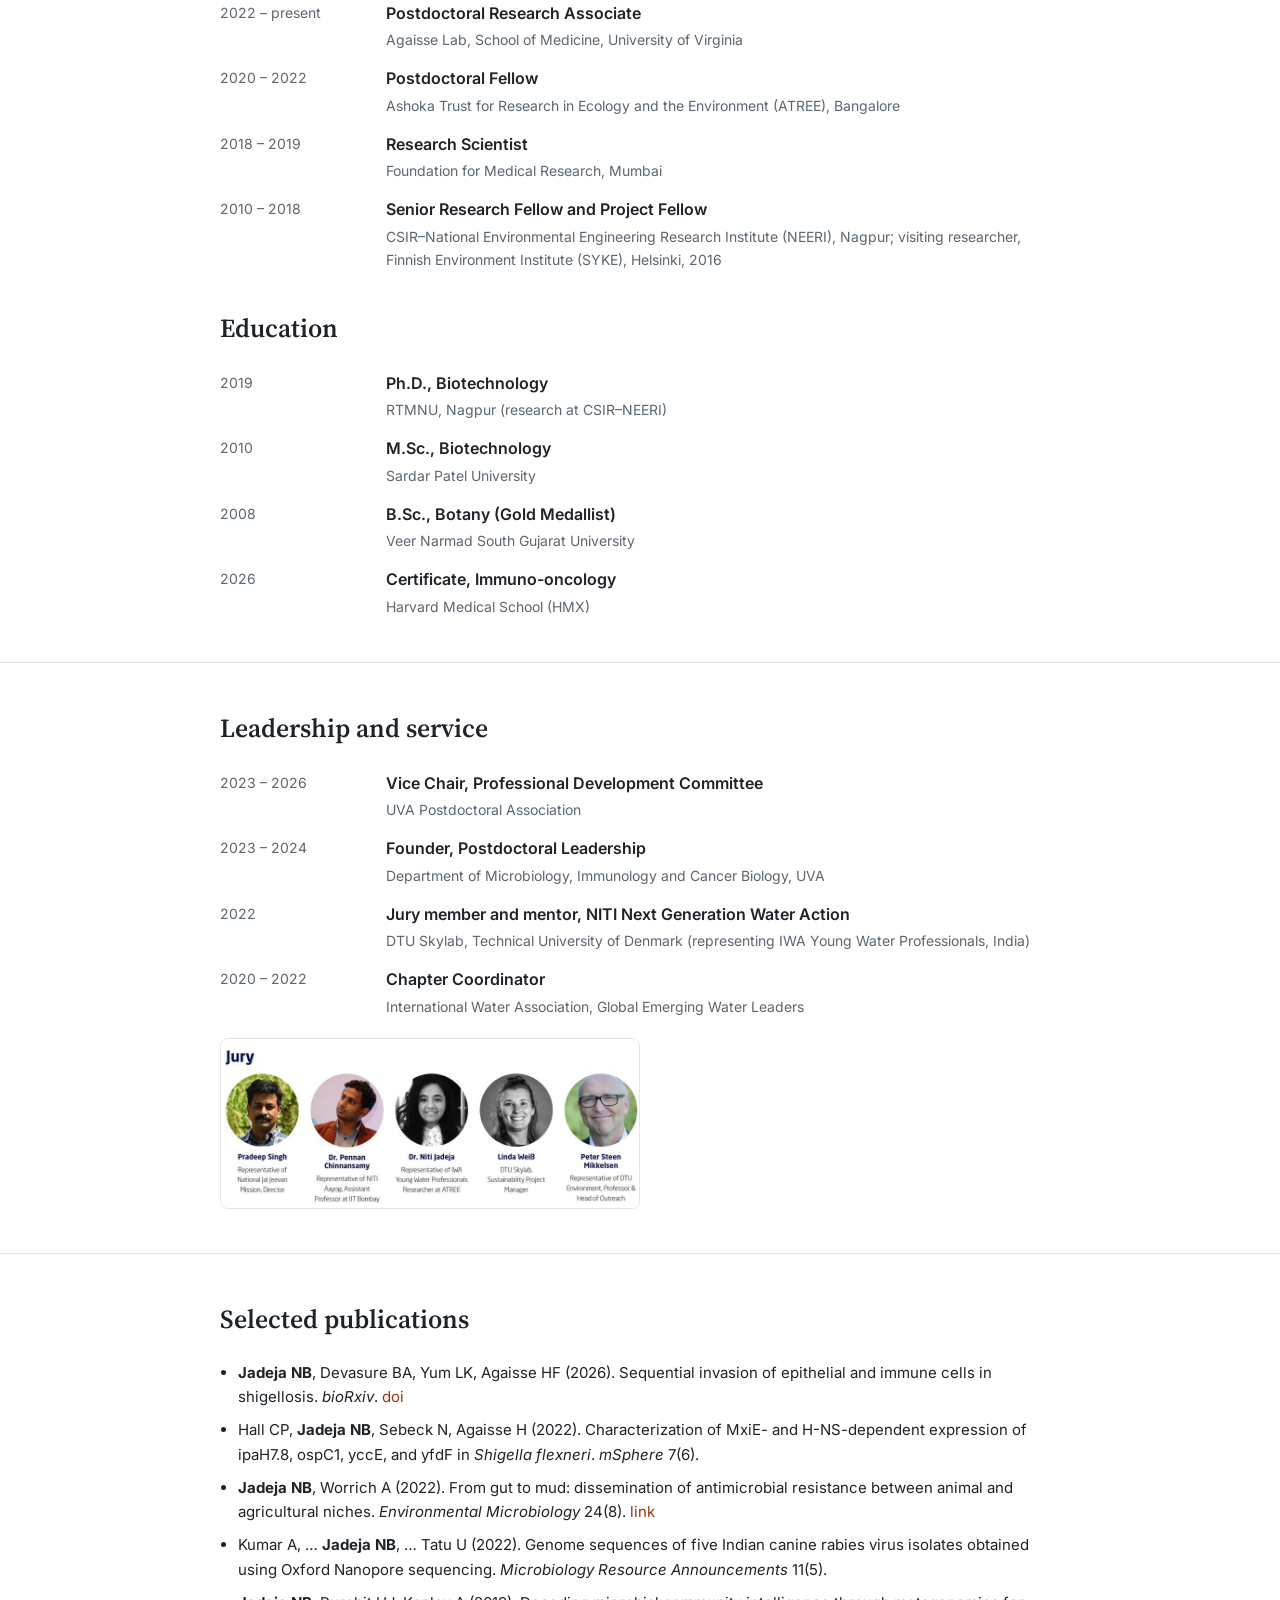
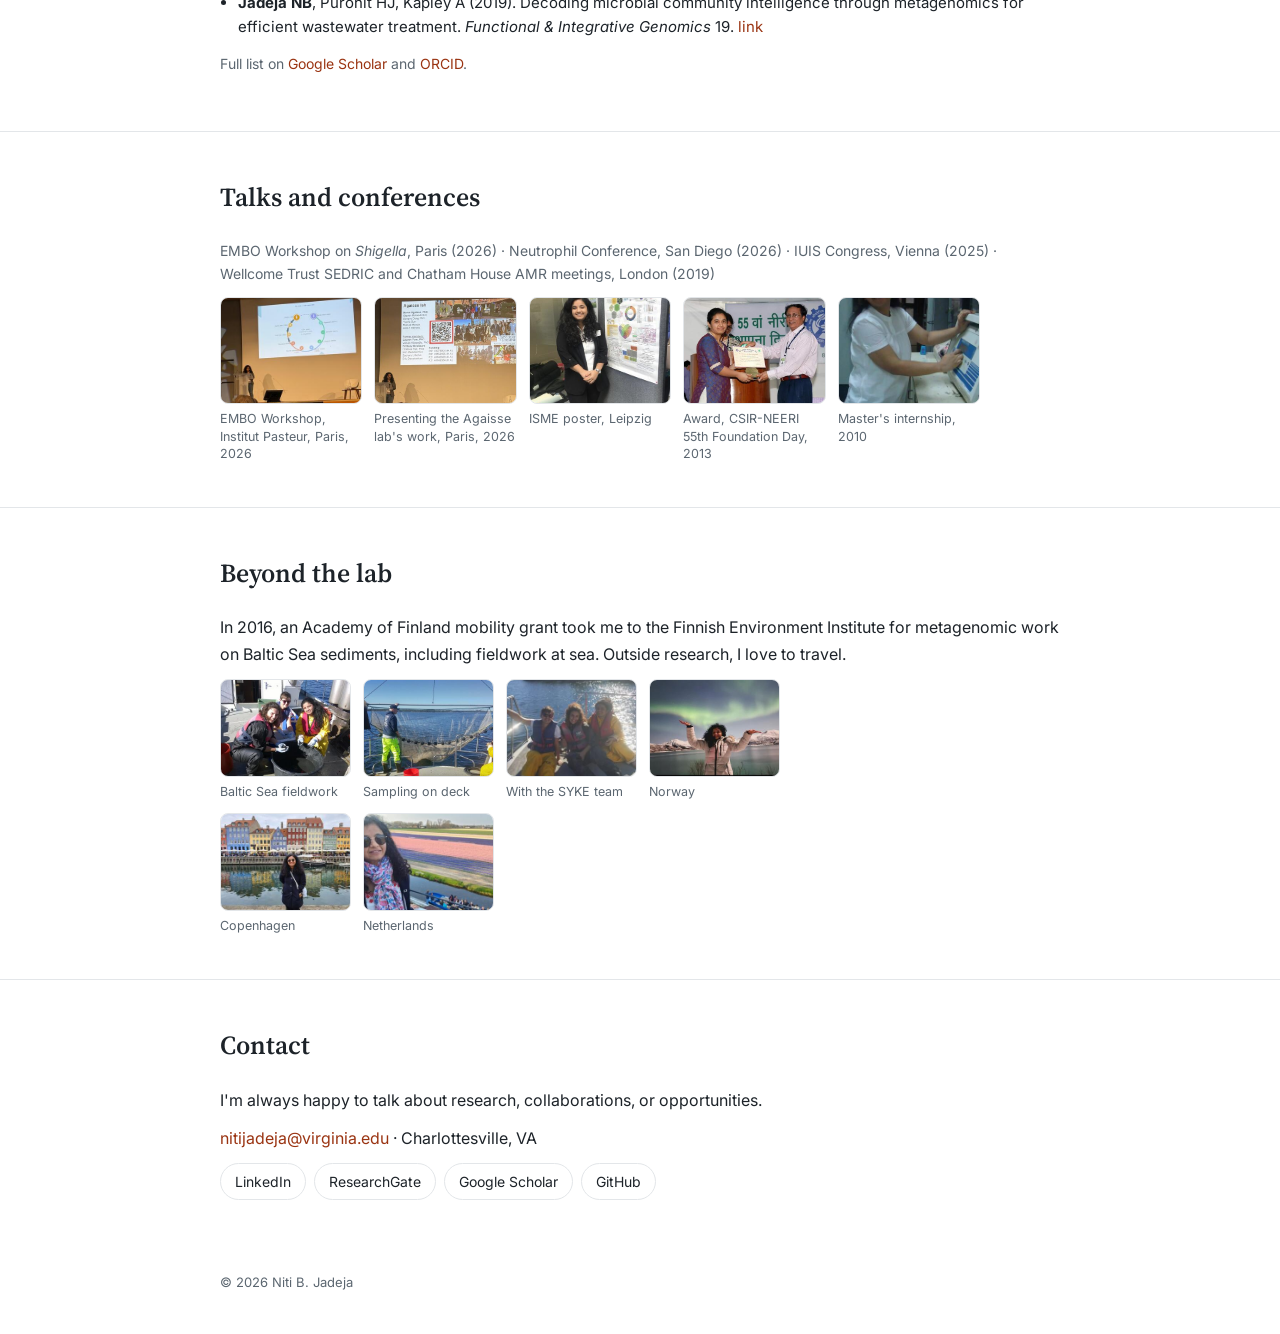
==== commit d4fb5561: "Rename index (2).html to index.html" ====
--- a/index.html
+++ b/index.html
@@ -94,12 +94,11 @@
 
 <header id="top">
   <div class="wrap hero">
-    <img src="images/profile.jpg" alt="Portrait of Niti B. Jadeja" width="140" height="140">
+    <img src="profile.jpg" alt="Portrait of Niti B. Jadeja" width="140" height="140">
     <div>
       <h1>Niti B. Jadeja, Ph.D.</h1>
       <p class="role">Microbiologist · Host–pathogen biology, spatial tissue profiling, and genomics</p>
       <div class="links">
-        <a class="btn primary" href="docs/Niti_Jadeja_CV.pdf">Download CV</a>
         <a class="btn" href="https://github.com/jadejaniti">GitHub</a>
         <a class="btn" href="https://scholar.google.co.in/citations?user=OOuxVm4AAAAJ&amp;hl=en">Google Scholar</a>
         <a class="btn" href="https://www.linkedin.com/in/drnitijadeja">LinkedIn</a>
@@ -126,7 +125,7 @@
     <div class="cards">
 
       <div class="card">
-        <img src="images/shigella-spatial.jpg" alt="Immunofluorescence image of infected colon tissue" loading="lazy">
+        <img src="shigella-spatial.jpg" alt="Immunofluorescence image of infected colon tissue" loading="lazy">
         <div>
           <h3>Spatial mapping of <em>Shigella</em> invasion</h3>
           <p>Spatial and temporal mapping of colonic invasion in the infant rabbit model: which cells are invaded, in what order, and how macrophage and neutrophil responses are organized around invasion sites.</p>
@@ -136,7 +135,7 @@
       </div>
 
       <div class="card">
-        <img src="images/serology-power.jpg" alt="Mixture model of antibody concentrations" loading="lazy">
+        <img src="serology-power.jpg" alt="Mixture model of antibody concentrations" loading="lazy">
         <div>
           <h3>Serology QC and power analysis in R</h3>
           <p>A reproducible analysis of a public serosurvey (3,080 sera): data QC, assay cutoff evaluation with a mixture model, seroprevalence with confidence intervals, and power and sample-size calculations for study design.</p>
@@ -146,7 +145,7 @@
       </div>
 
       <div class="card">
-        <img src="images/amr-onehealth.jpg" alt="Diagram of antimicrobial resistance transmission pathways" loading="lazy">
+        <img src="amr-onehealth.jpg" alt="Diagram of antimicrobial resistance transmission pathways" loading="lazy">
         <div>
           <h3>Antimicrobial resistance across One Health niches</h3>
           <p>A review of how antimicrobial resistance moves between animal, agricultural, and environmental reservoirs, informing international AMR policy discussions.</p>
@@ -156,7 +155,7 @@
       </div>
 
       <div class="card">
-        <img src="images/rabies-phylo.jpg" alt="Phylogenetic tree of rabies virus genomes" loading="lazy">
+        <img src="rabies-phylo.jpg" alt="Phylogenetic tree of rabies virus genomes" loading="lazy">
         <div>
           <h3>Genomics of Indian rabies virus isolates</h3>
           <p>Oxford Nanopore whole-genome sequencing of canine rabies virus isolates and phylogenetic analysis for One Health surveillance.</p>
@@ -165,7 +164,7 @@
       </div>
 
       <div class="card">
-        <img src="images/kegg-wastewater.jpg" alt="Metabolic pathway map from wastewater metagenomes" loading="lazy">
+        <img src="kegg-wastewater.jpg" alt="Metabolic pathway map from wastewater metagenomes" loading="lazy">
         <div>
           <h3>Microbial communities in wastewater treatment</h3>
           <p>Metagenomic analysis of how activated-sludge communities adapt and which degradation pathways they carry, to design more efficient industrial treatment.</p>
@@ -207,7 +206,7 @@
       <div class="row"><div class="when">2022</div><div><h3>Jury member and mentor, NITI Next Generation Water Action</h3><div class="muted small">DTU Skylab, Technical University of Denmark (representing IWA Young Water Professionals, India)</div></div></div>
       <div class="row"><div class="when">2020 – 2022</div><div><h3>Chapter Coordinator</h3><div class="muted small">International Water Association, Global Emerging Water Leaders</div></div></div>
     </div>
-    <img class="wide-thumb" style="margin-top:20px" src="images/jury-2022.jpg" alt="Jury panel, NITI Next Generation Water Action 2022" loading="lazy">
+    <img class="wide-thumb" style="margin-top:20px" src="jury-2022.jpg" alt="Jury panel, NITI Next Generation Water Action 2022" loading="lazy">
   </div>
 </section>
 
@@ -230,11 +229,11 @@
     <h2>Talks and conferences</h2>
     <p class="small muted">EMBO Workshop on <em>Shigella</em>, Paris (2026) · Neutrophil Conference, San Diego (2026) · IUIS Congress, Vienna (2025) · Wellcome Trust SEDRIC and Chatham House AMR meetings, London (2019)</p>
     <div class="gallery">
-      <figure><img src="images/talk-embo-2026.jpg" alt="Talk at the EMBO Shigella workshop, Paris" loading="lazy"><figcaption>EMBO Workshop, Institut Pasteur, Paris, 2026</figcaption></figure>
-      <figure><img src="images/talk-embo-lab-2026.jpg" alt="Presenting the Agaisse lab's work" loading="lazy"><figcaption>Presenting the Agaisse lab's work, Paris, 2026</figcaption></figure>
-      <figure><img src="images/poster-isme.jpg" alt="Poster presentation" loading="lazy"><figcaption>ISME poster, Leipzig</figcaption></figure>
-      <figure><img src="images/award-neeri-2013.jpg" alt="Receiving an award at CSIR-NEERI" loading="lazy"><figcaption>Award, CSIR-NEERI 55th Foundation Day, 2013</figcaption></figure>
-      <figure><img src="images/internship-2010.jpg" alt="In the lab during master's internship" loading="lazy"><figcaption>Master's internship, 2010</figcaption></figure>
+      <figure><img src="talk-embo-2026.jpg" alt="Talk at the EMBO Shigella workshop, Paris" loading="lazy"><figcaption>EMBO Workshop, Institut Pasteur, Paris, 2026</figcaption></figure>
+      <figure><img src="talk-embo-lab-2026.jpg" alt="Presenting the Agaisse lab's work" loading="lazy"><figcaption>Presenting the Agaisse lab's work, Paris, 2026</figcaption></figure>
+      <figure><img src="poster-isme.jpg" alt="Poster presentation" loading="lazy"><figcaption>ISME poster, Leipzig</figcaption></figure>
+      <figure><img src="award-neeri-2013.jpg" alt="Receiving an award at CSIR-NEERI" loading="lazy"><figcaption>Award, CSIR-NEERI 55th Foundation Day, 2013</figcaption></figure>
+      <figure><img src="internship-2010.jpg" alt="In the lab during master's internship" loading="lazy"><figcaption>Master's internship, 2010</figcaption></figure>
     </div>
   </div>
 </section>
@@ -244,12 +243,12 @@
     <h2>Beyond the lab</h2>
     <p>In 2016, an Academy of Finland mobility grant took me to the Finnish Environment Institute for metagenomic work on Baltic Sea sediments, including fieldwork at sea. Outside research, I love to travel.</p>
     <div class="gallery tiny">
-      <figure><img src="images/baltic-1.jpg" alt="Sampling on the Baltic Sea" loading="lazy"><figcaption>Baltic Sea fieldwork</figcaption></figure>
-      <figure><img src="images/baltic-2.jpg" alt="Sediment sampling on deck" loading="lazy"><figcaption>Sampling on deck</figcaption></figure>
-      <figure><img src="images/baltic-3.jpg" alt="With the SYKE team" loading="lazy"><figcaption>With the SYKE team</figcaption></figure>
-      <figure><img src="images/travel-aurora.jpg" alt="Northern lights, Norway" loading="lazy"><figcaption>Norway</figcaption></figure>
-      <figure><img src="images/travel-copenhagen.jpg" alt="Nyhavn, Copenhagen" loading="lazy"><figcaption>Copenhagen</figcaption></figure>
-      <figure><img src="images/travel-tulips.jpg" alt="Tulip fields, the Netherlands" loading="lazy"><figcaption>Netherlands</figcaption></figure>
+      <figure><img src="baltic-1.jpg" alt="Sampling on the Baltic Sea" loading="lazy"><figcaption>Baltic Sea fieldwork</figcaption></figure>
+      <figure><img src="baltic-2.jpg" alt="Sediment sampling on deck" loading="lazy"><figcaption>Sampling on deck</figcaption></figure>
+      <figure><img src="baltic-3.jpg" alt="With the SYKE team" loading="lazy"><figcaption>With the SYKE team</figcaption></figure>
+      <figure><img src="travel-aurora.jpg" alt="Northern lights, Norway" loading="lazy"><figcaption>Norway</figcaption></figure>
+      <figure><img src="travel-copenhagen.jpg" alt="Nyhavn, Copenhagen" loading="lazy"><figcaption>Copenhagen</figcaption></figure>
+      <figure><img src="travel-tulips.jpg" alt="Tulip fields, the Netherlands" loading="lazy"><figcaption>Netherlands</figcaption></figure>
     </div>
   </div>
 </section>
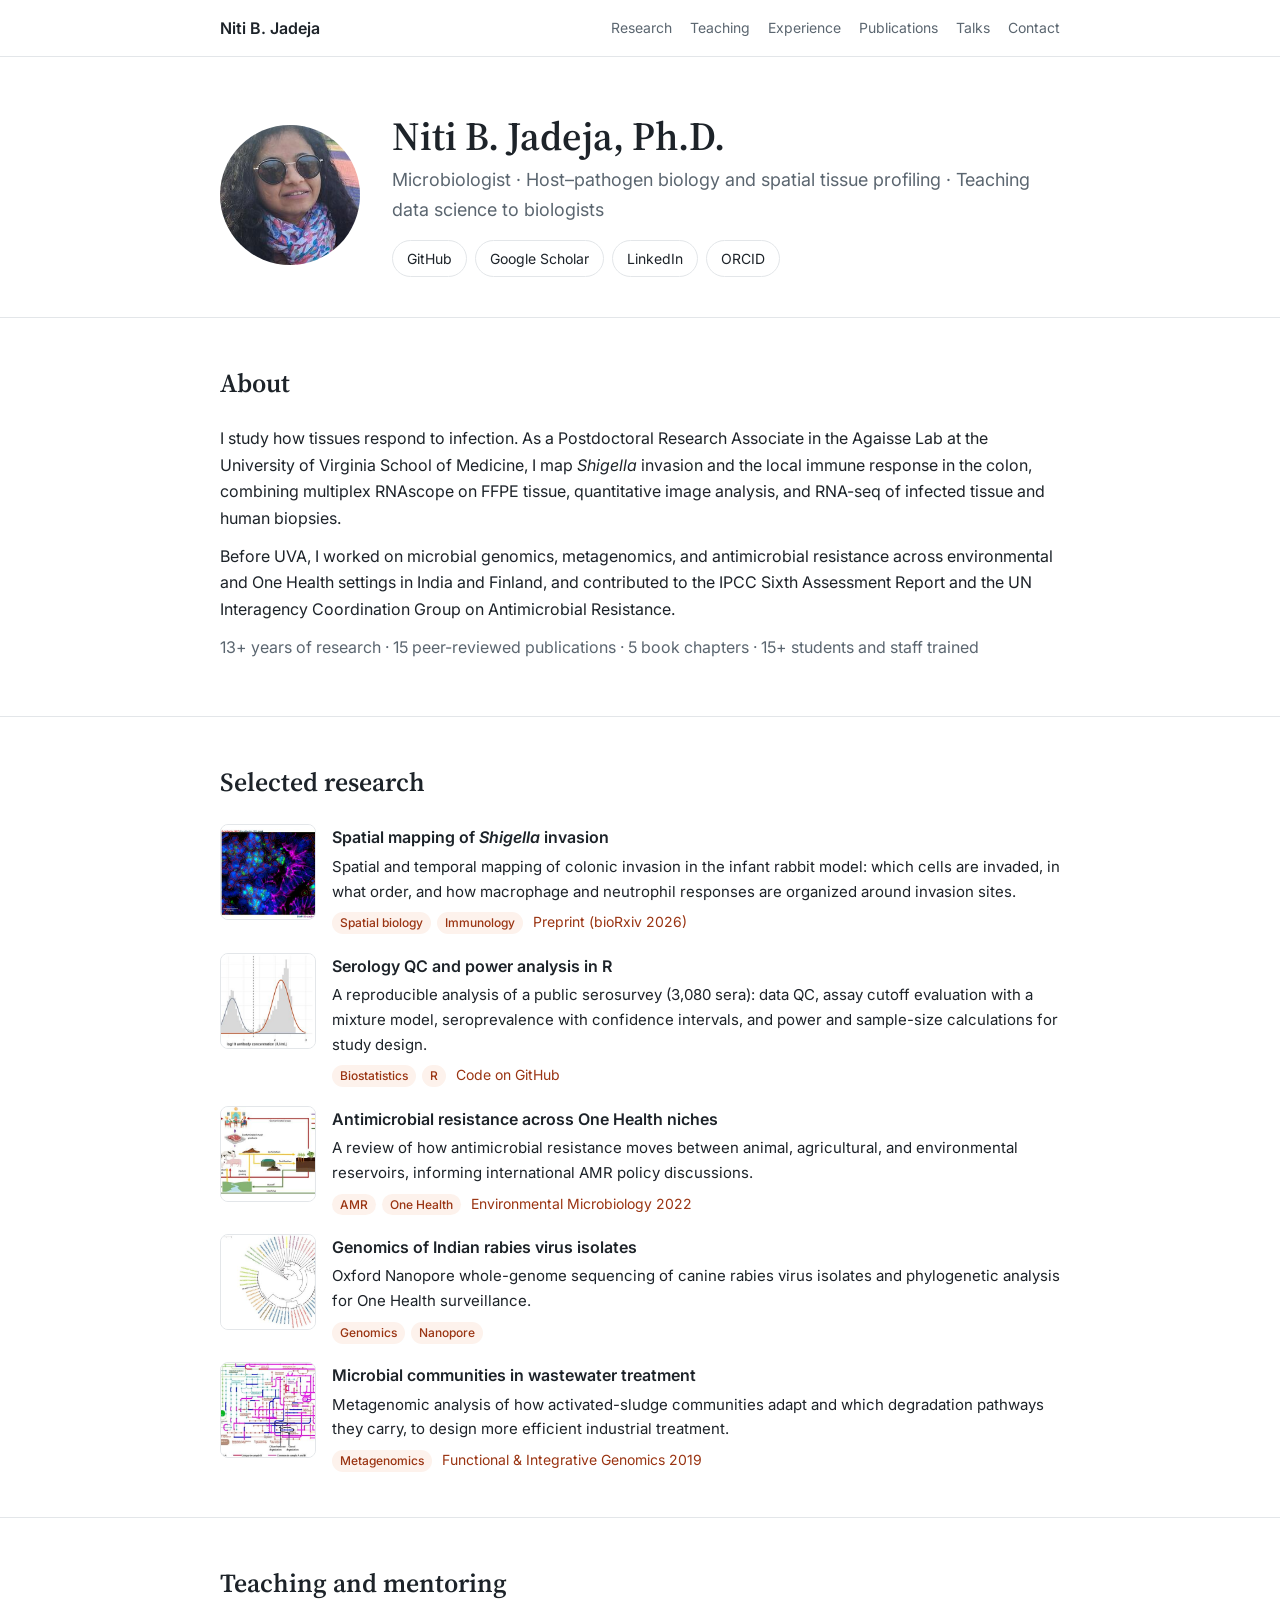
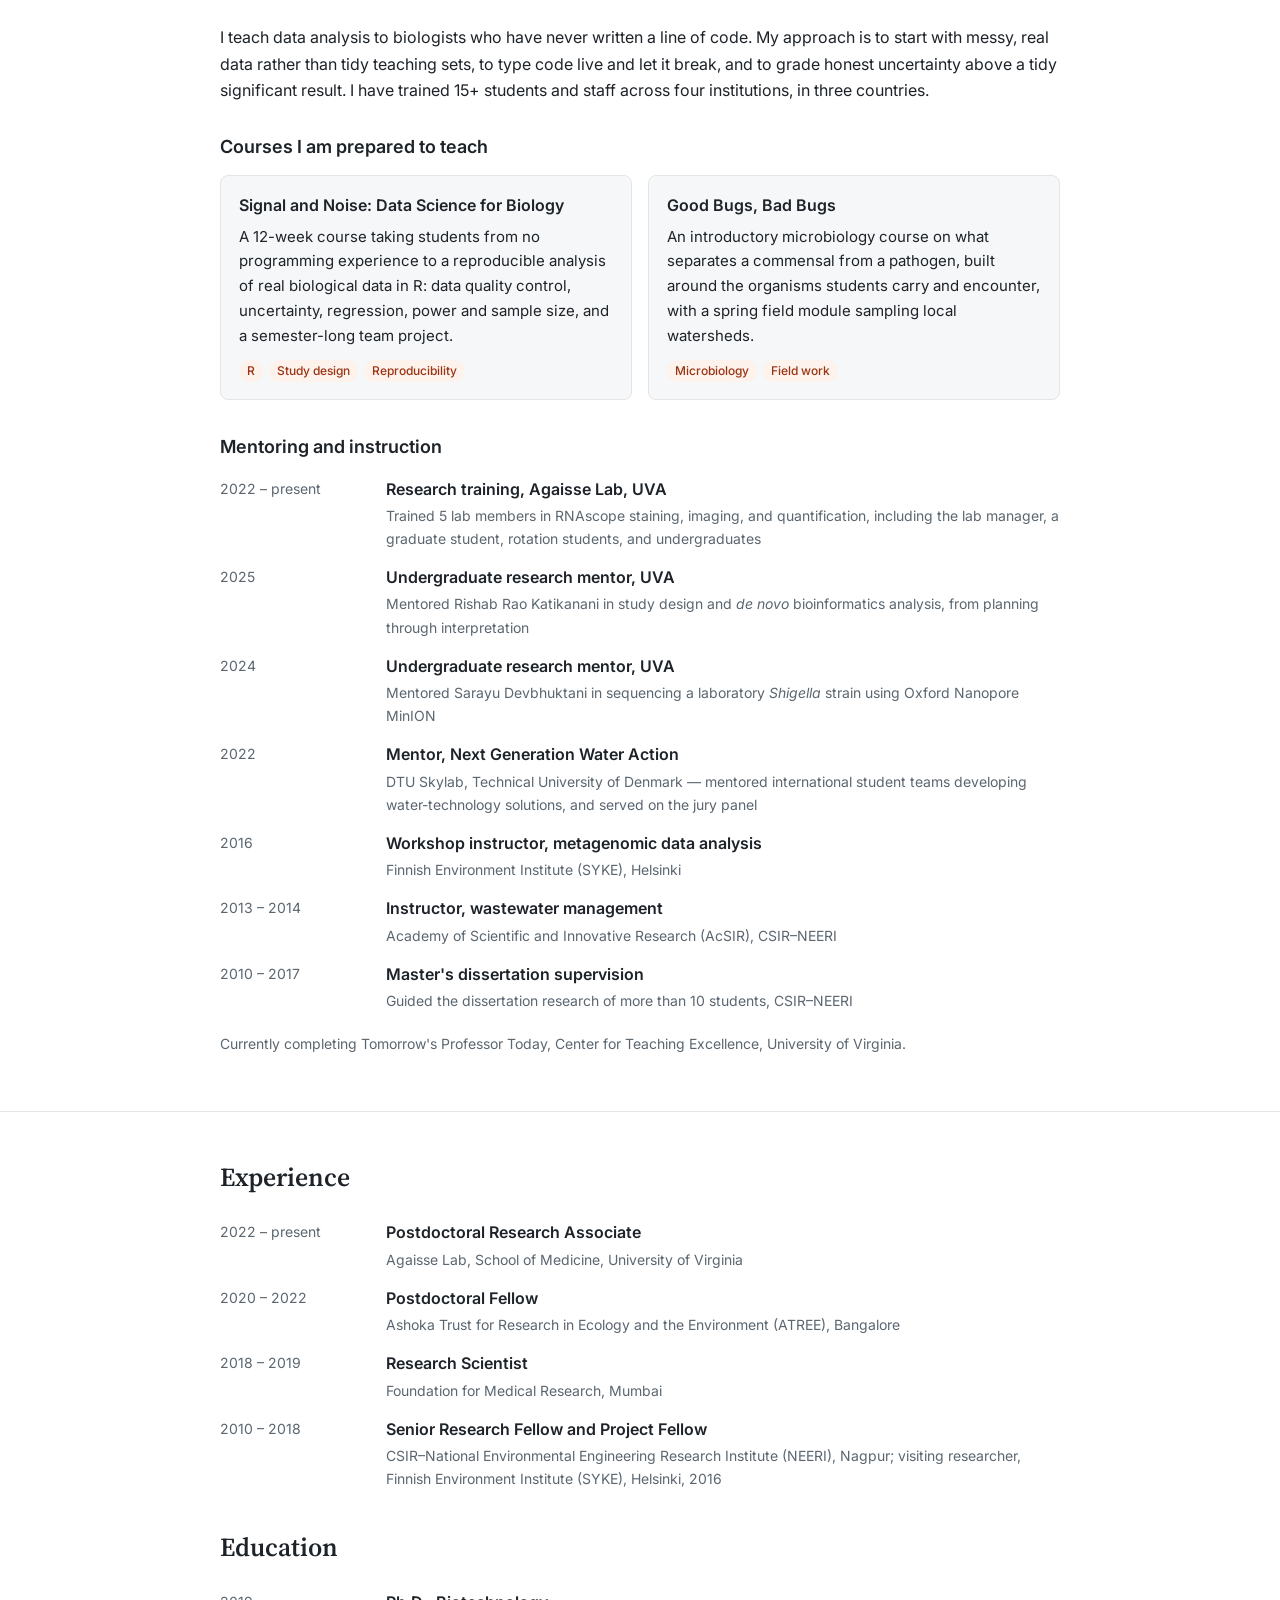
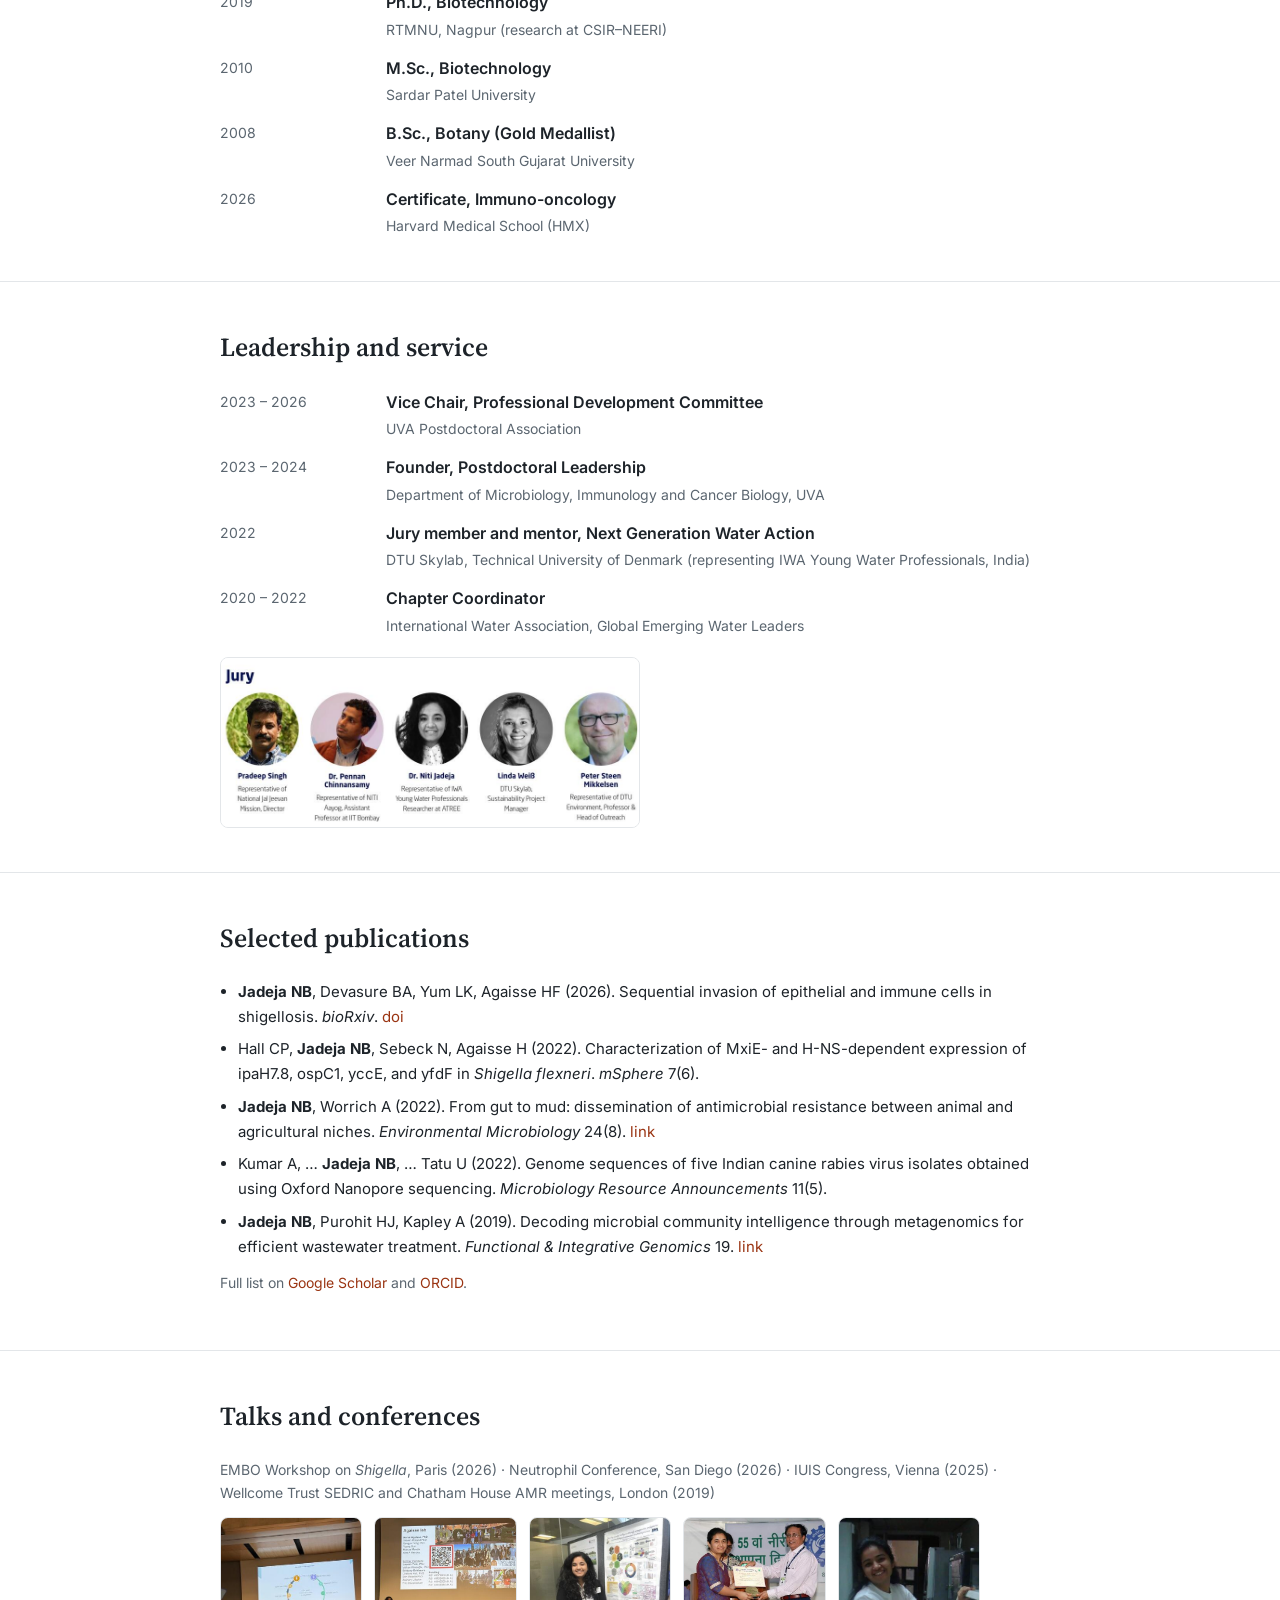
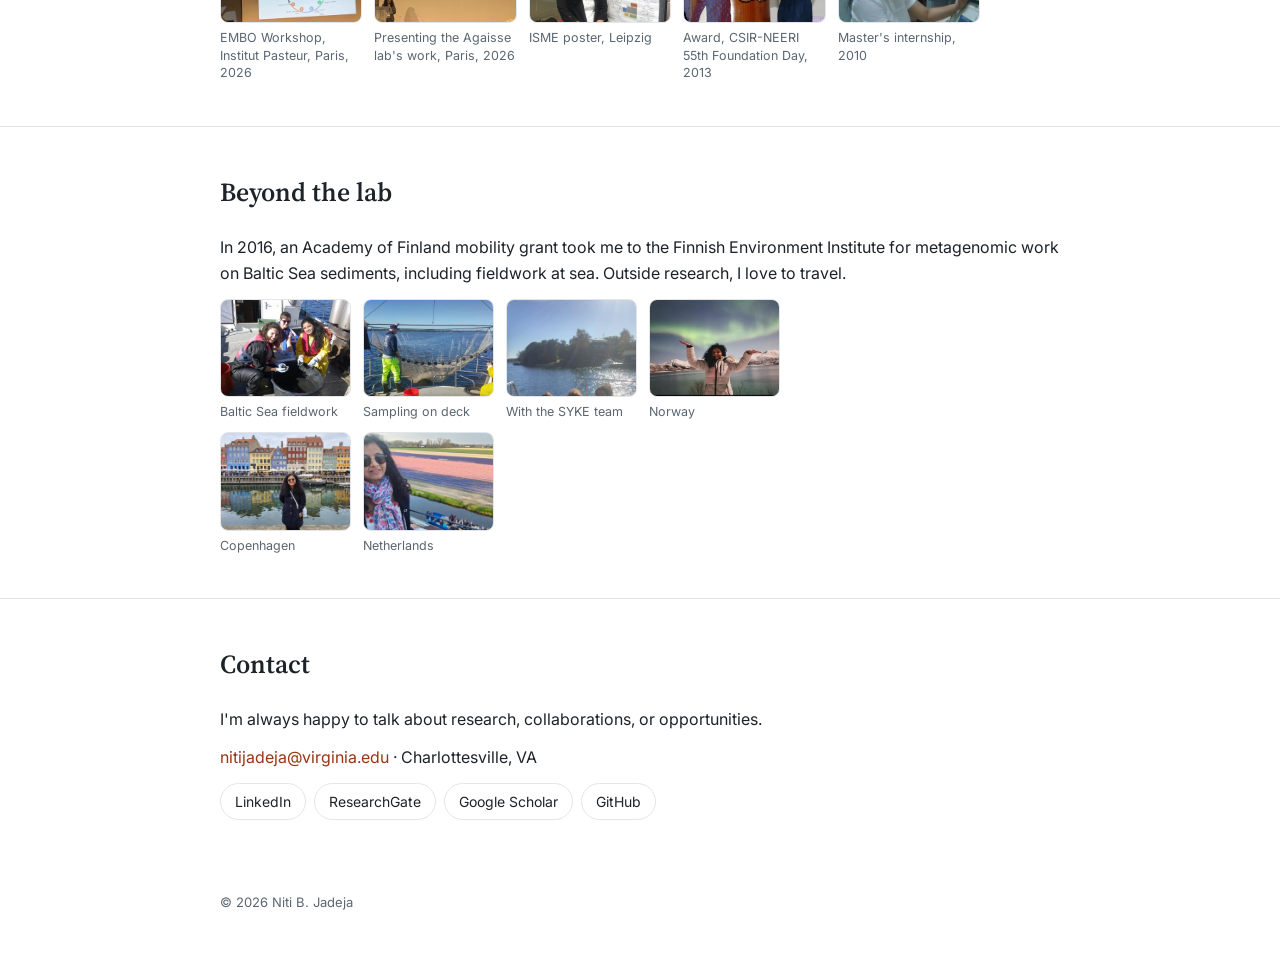
==== commit 1282e832: "Rename index (4).html to index.html" ====
--- a/index.html
+++ b/index.html
@@ -43,7 +43,7 @@
   .btn.primary:hover{color:#fff;opacity:.9}
   @media (max-width:640px){.hero{flex-direction:column;align-items:flex-start;gap:20px}.hero img{width:110px;height:110px}h1{font-size:32px}}
 
-  section{padding:44px 0;border-bottom:1px solid var(--line)}
+  section{padding:44px 0;border-bottom:1px solid var(--line);scroll-margin-top:68px}
   h2{font-family:"Source Serif 4",Georgia,serif;font-weight:600;font-size:26px;margin:0 0 20px}
   h3{font-size:16px;font-weight:600;margin:0 0 2px}
   p{margin:0 0 12px}
@@ -66,10 +66,17 @@
   /* small photo grids */
   .gallery{display:grid;grid-template-columns:repeat(auto-fill,minmax(140px,1fr));gap:12px;max-width:760px}
   .gallery figure{margin:0}
-  .gallery img{width:100%;aspect-ratio:4/3;object-fit:cover;border-radius:8px;border:1px solid var(--line)}
+  .gallery img{width:100%;aspect-ratio:4/3;object-fit:cover;object-position:top;border-radius:8px;border:1px solid var(--line)}
   .gallery figcaption{font-size:12.5px;line-height:1.4;color:var(--muted);margin-top:6px}
   .gallery.tiny{grid-template-columns:repeat(auto-fill,minmax(110px,1fr));max-width:560px}
   .wide-thumb{max-width:420px;border:1px solid var(--line);border-radius:8px}
+
+  /* course cards, no thumbnail */
+  .course{border:1px solid var(--line);border-radius:8px;padding:16px 18px;background:var(--soft)}
+  .course h3{margin-bottom:6px}
+  .course p{margin:0 0 8px;font-size:15px}
+  .courses{display:grid;grid-template-columns:1fr 1fr;gap:16px}
+  @media (max-width:640px){.courses{grid-template-columns:1fr}}
 
   ul.pubs{padding-left:18px;margin:0}
   ul.pubs li{margin-bottom:8px;font-size:15px}
@@ -84,6 +91,7 @@
     <a class="brand" href="#top">Niti B. Jadeja</a>
     <ul>
       <li><a href="#research">Research</a></li>
+      <li><a href="#teaching">Teaching</a></li>
       <li><a href="#experience">Experience</a></li>
       <li><a href="#publications">Publications</a></li>
       <li><a href="#talks">Talks</a></li>
@@ -97,7 +105,7 @@
     <img src="profile.jpg" alt="Portrait of Niti B. Jadeja" width="140" height="140">
     <div>
       <h1>Niti B. Jadeja, Ph.D.</h1>
-      <p class="role">Microbiologist · Host–pathogen biology, spatial tissue profiling, and genomics</p>
+      <p class="role">Microbiologist · Host–pathogen biology and spatial tissue profiling · Teaching data science to biologists</p>
       <div class="links">
         <a class="btn" href="https://github.com/jadejaniti">GitHub</a>
         <a class="btn" href="https://scholar.google.co.in/citations?user=OOuxVm4AAAAJ&amp;hl=en">Google Scholar</a>
@@ -174,6 +182,40 @@
       </div>
 
     </div>
+  </div>
+</section>
+
+<section id="teaching">
+  <div class="wrap">
+    <h2>Teaching and mentoring</h2>
+    <p>I teach data analysis to biologists who have never written a line of code. My approach is to start with messy, real data rather than tidy teaching sets, to type code live and let it break, and to grade honest uncertainty above a tidy significant result. I have trained 15+ students and staff across four institutions, in three countries.</p>
+
+    <h3 style="font-size:18px;margin:28px 0 14px">Courses I am prepared to teach</h3>
+    <div class="courses">
+      <div class="course">
+        <h3>Signal and Noise: Data Science for Biology</h3>
+        <p>A 12-week course taking students from no programming experience to a reproducible analysis of real biological data in R: data quality control, uncertainty, regression, power and sample size, and a semester-long team project.</p>
+        <span class="tag">R</span><span class="tag">Study design</span><span class="tag">Reproducibility</span>
+      </div>
+      <div class="course">
+        <h3>Good Bugs, Bad Bugs</h3>
+        <p>An introductory microbiology course on what separates a commensal from a pathogen, built around the organisms students carry and encounter, with a spring field module sampling local watersheds.</p>
+        <span class="tag">Microbiology</span><span class="tag">Field work</span>
+      </div>
+    </div>
+
+    <h3 style="font-size:18px;margin:32px 0 14px">Mentoring and instruction</h3>
+    <div class="rows">
+      <div class="row"><div class="when">2022 – present</div><div><h3>Research training, Agaisse Lab, UVA</h3><div class="muted small">Trained 5 lab members in RNAscope staining, imaging, and quantification, including the lab manager, a graduate student, rotation students, and undergraduates</div></div></div>
+      <div class="row"><div class="when">2025</div><div><h3>Undergraduate research mentor, UVA</h3><div class="muted small">Mentored Rishab Rao Katikanani in study design and <em>de novo</em> bioinformatics analysis, from planning through interpretation</div></div></div>
+      <div class="row"><div class="when">2024</div><div><h3>Undergraduate research mentor, UVA</h3><div class="muted small">Mentored Sarayu Devbhuktani in sequencing a laboratory <em>Shigella</em> strain using Oxford Nanopore MinION</div></div></div>
+      <div class="row"><div class="when">2022</div><div><h3>Mentor, Next Generation Water Action</h3><div class="muted small">DTU Skylab, Technical University of Denmark — mentored international student teams developing water-technology solutions, and served on the jury panel</div></div></div>
+      <div class="row"><div class="when">2016</div><div><h3>Workshop instructor, metagenomic data analysis</h3><div class="muted small">Finnish Environment Institute (SYKE), Helsinki</div></div></div>
+      <div class="row"><div class="when">2013 – 2014</div><div><h3>Instructor, wastewater management</h3><div class="muted small">Academy of Scientific and Innovative Research (AcSIR), CSIR–NEERI</div></div></div>
+      <div class="row"><div class="when">2010 – 2017</div><div><h3>Master's dissertation supervision</h3><div class="muted small">Guided the dissertation research of more than 10 students, CSIR–NEERI</div></div></div>
+    </div>
+
+    <p class="small muted" style="margin-top:20px">Currently completing Tomorrow's Professor Today, Center for Teaching Excellence, University of Virginia.</p>
   </div>
 </section>
 
@@ -203,7 +245,7 @@
     <div class="rows">
       <div class="row"><div class="when">2023 – 2026</div><div><h3>Vice Chair, Professional Development Committee</h3><div class="muted small">UVA Postdoctoral Association</div></div></div>
       <div class="row"><div class="when">2023 – 2024</div><div><h3>Founder, Postdoctoral Leadership</h3><div class="muted small">Department of Microbiology, Immunology and Cancer Biology, UVA</div></div></div>
-      <div class="row"><div class="when">2022</div><div><h3>Jury member and mentor, NITI Next Generation Water Action</h3><div class="muted small">DTU Skylab, Technical University of Denmark (representing IWA Young Water Professionals, India)</div></div></div>
+      <div class="row"><div class="when">2022</div><div><h3>Jury member and mentor, Next Generation Water Action</h3><div class="muted small">DTU Skylab, Technical University of Denmark (representing IWA Young Water Professionals, India)</div></div></div>
       <div class="row"><div class="when">2020 – 2022</div><div><h3>Chapter Coordinator</h3><div class="muted small">International Water Association, Global Emerging Water Leaders</div></div></div>
     </div>
     <img class="wide-thumb" style="margin-top:20px" src="jury-2022.jpg" alt="Jury panel, NITI Next Generation Water Action 2022" loading="lazy">
